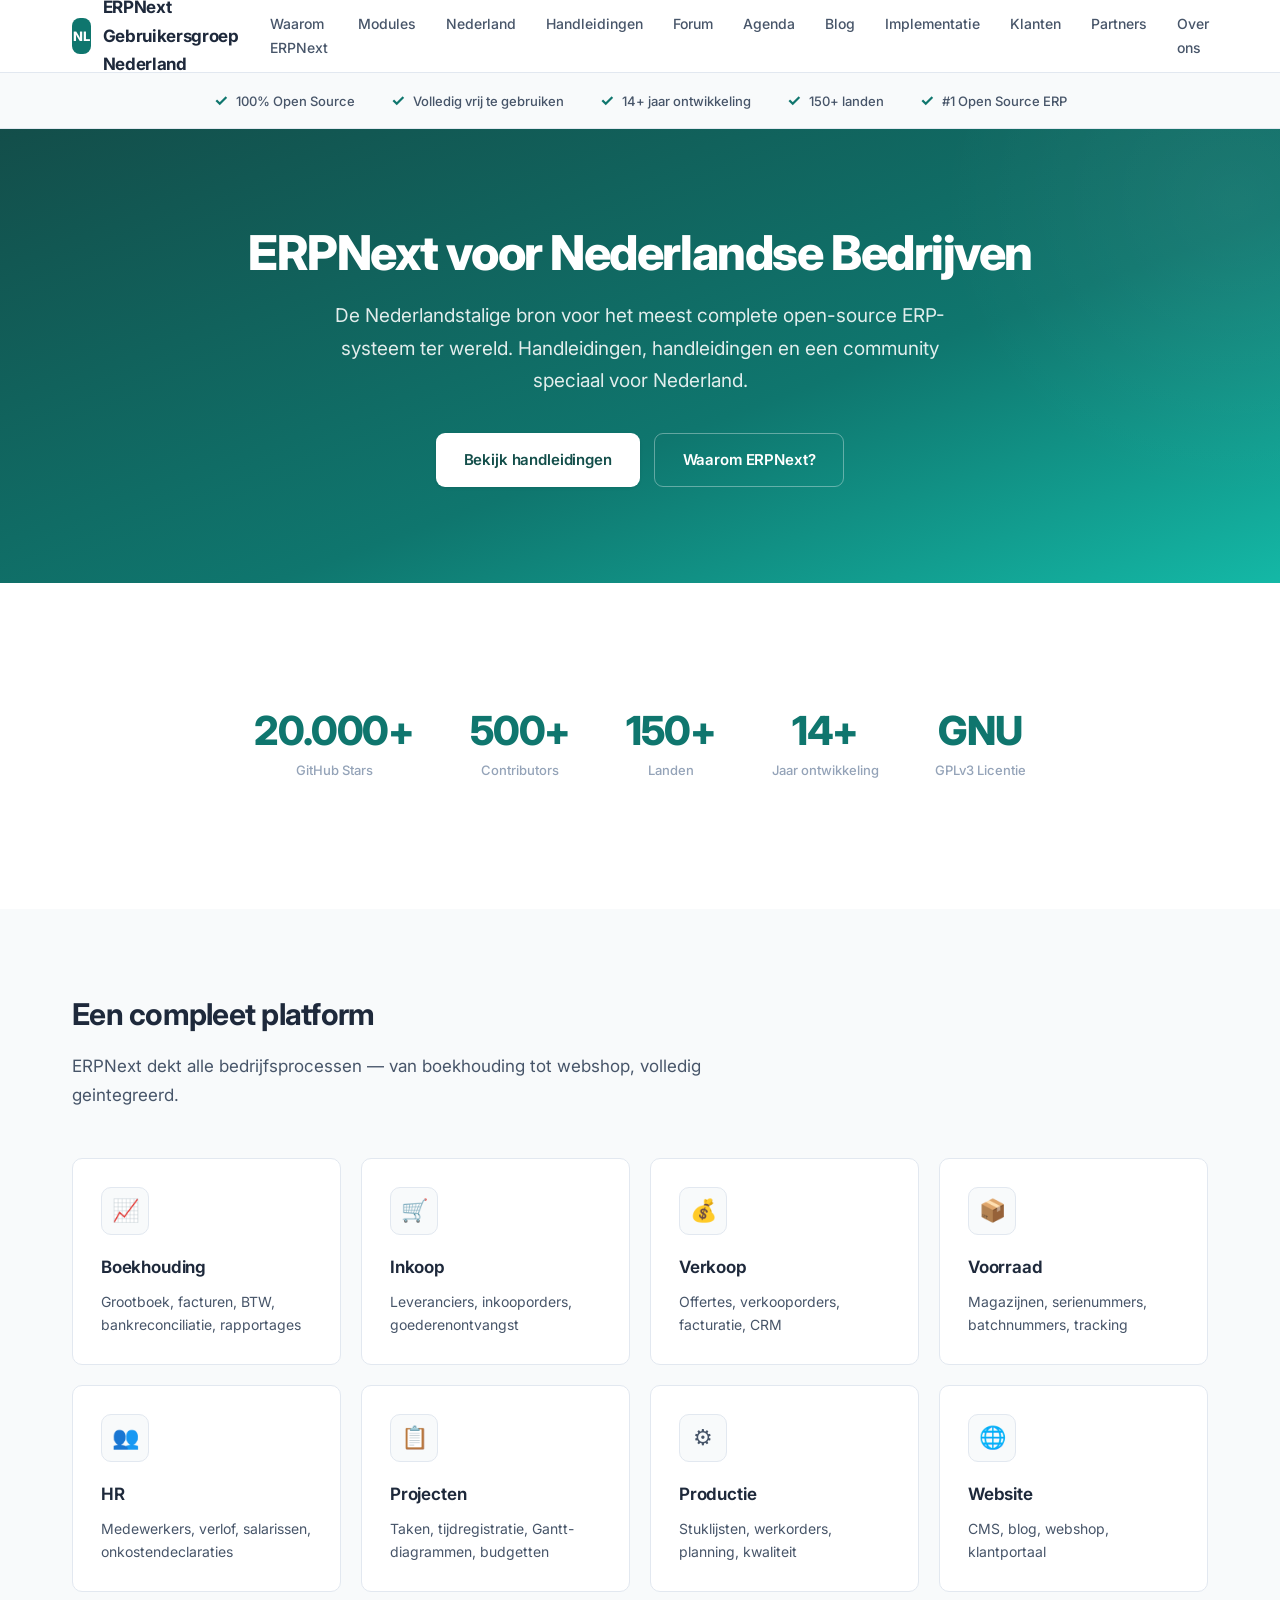
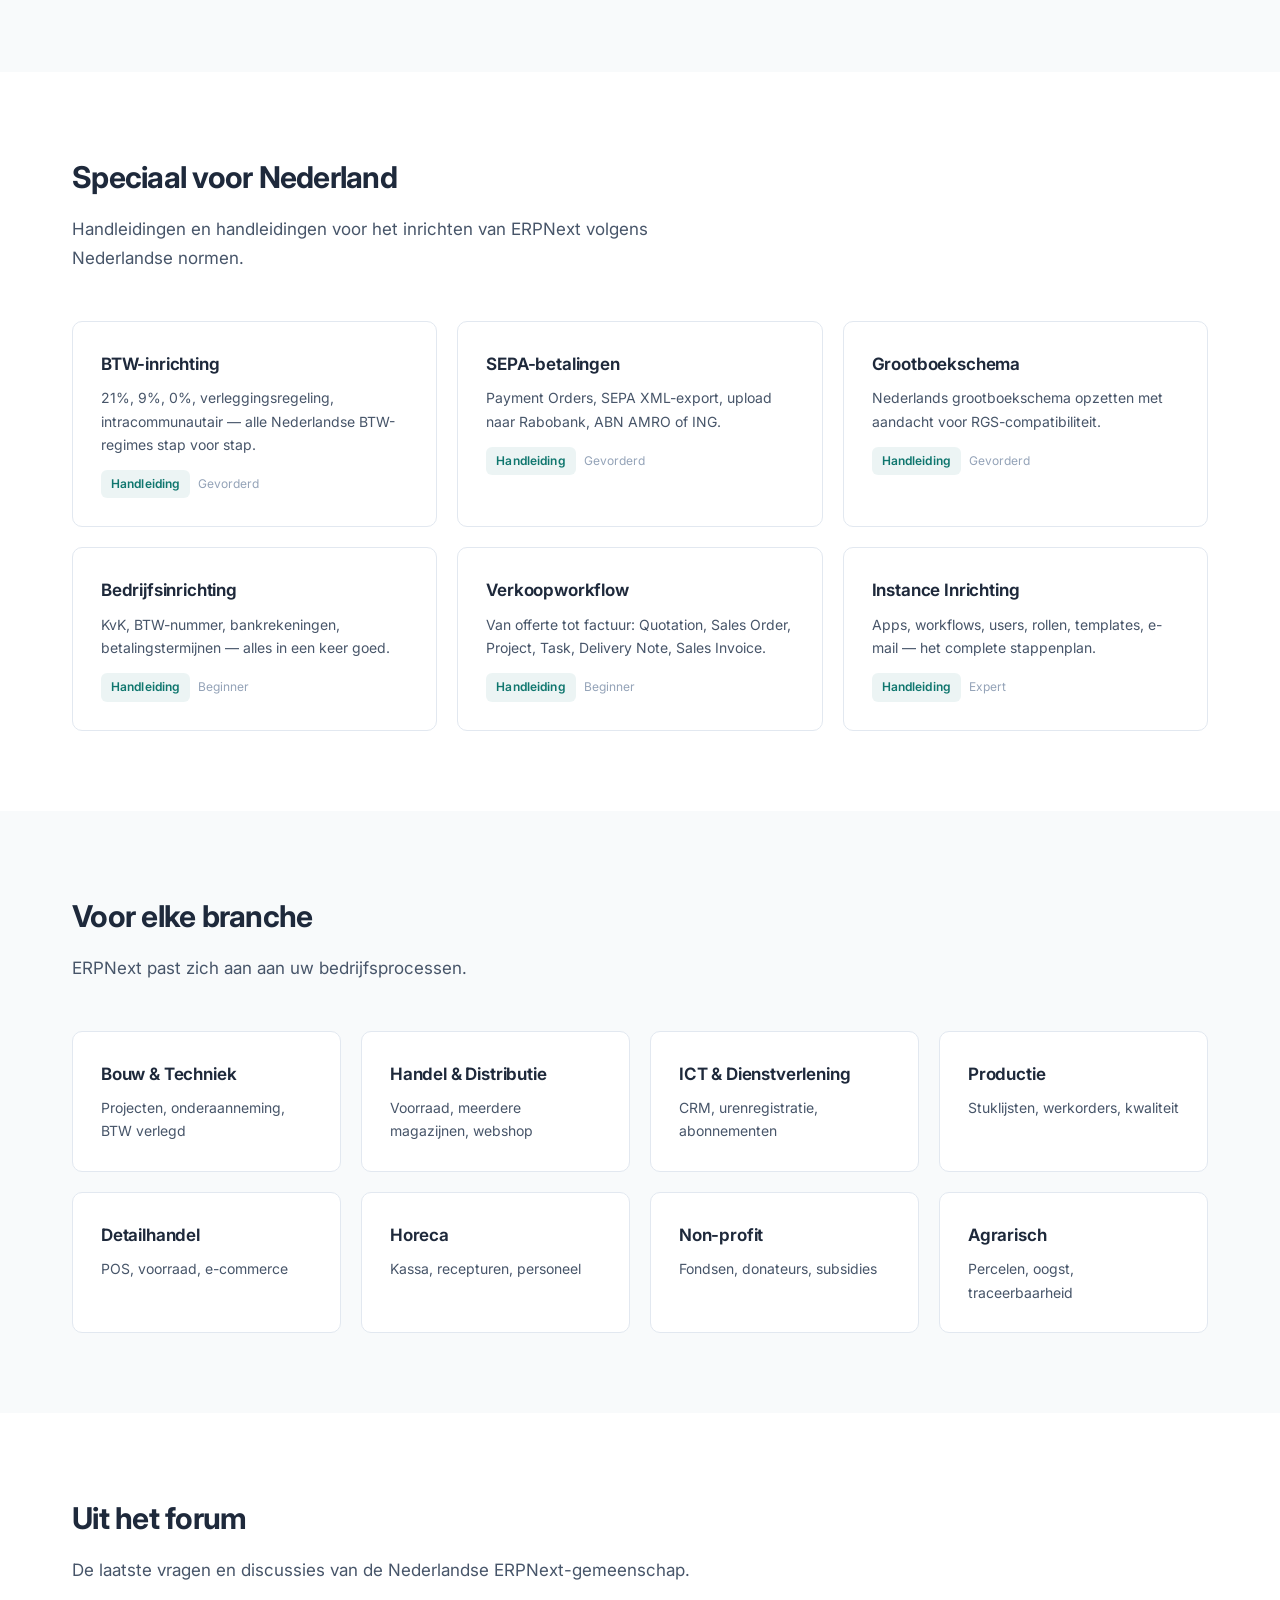
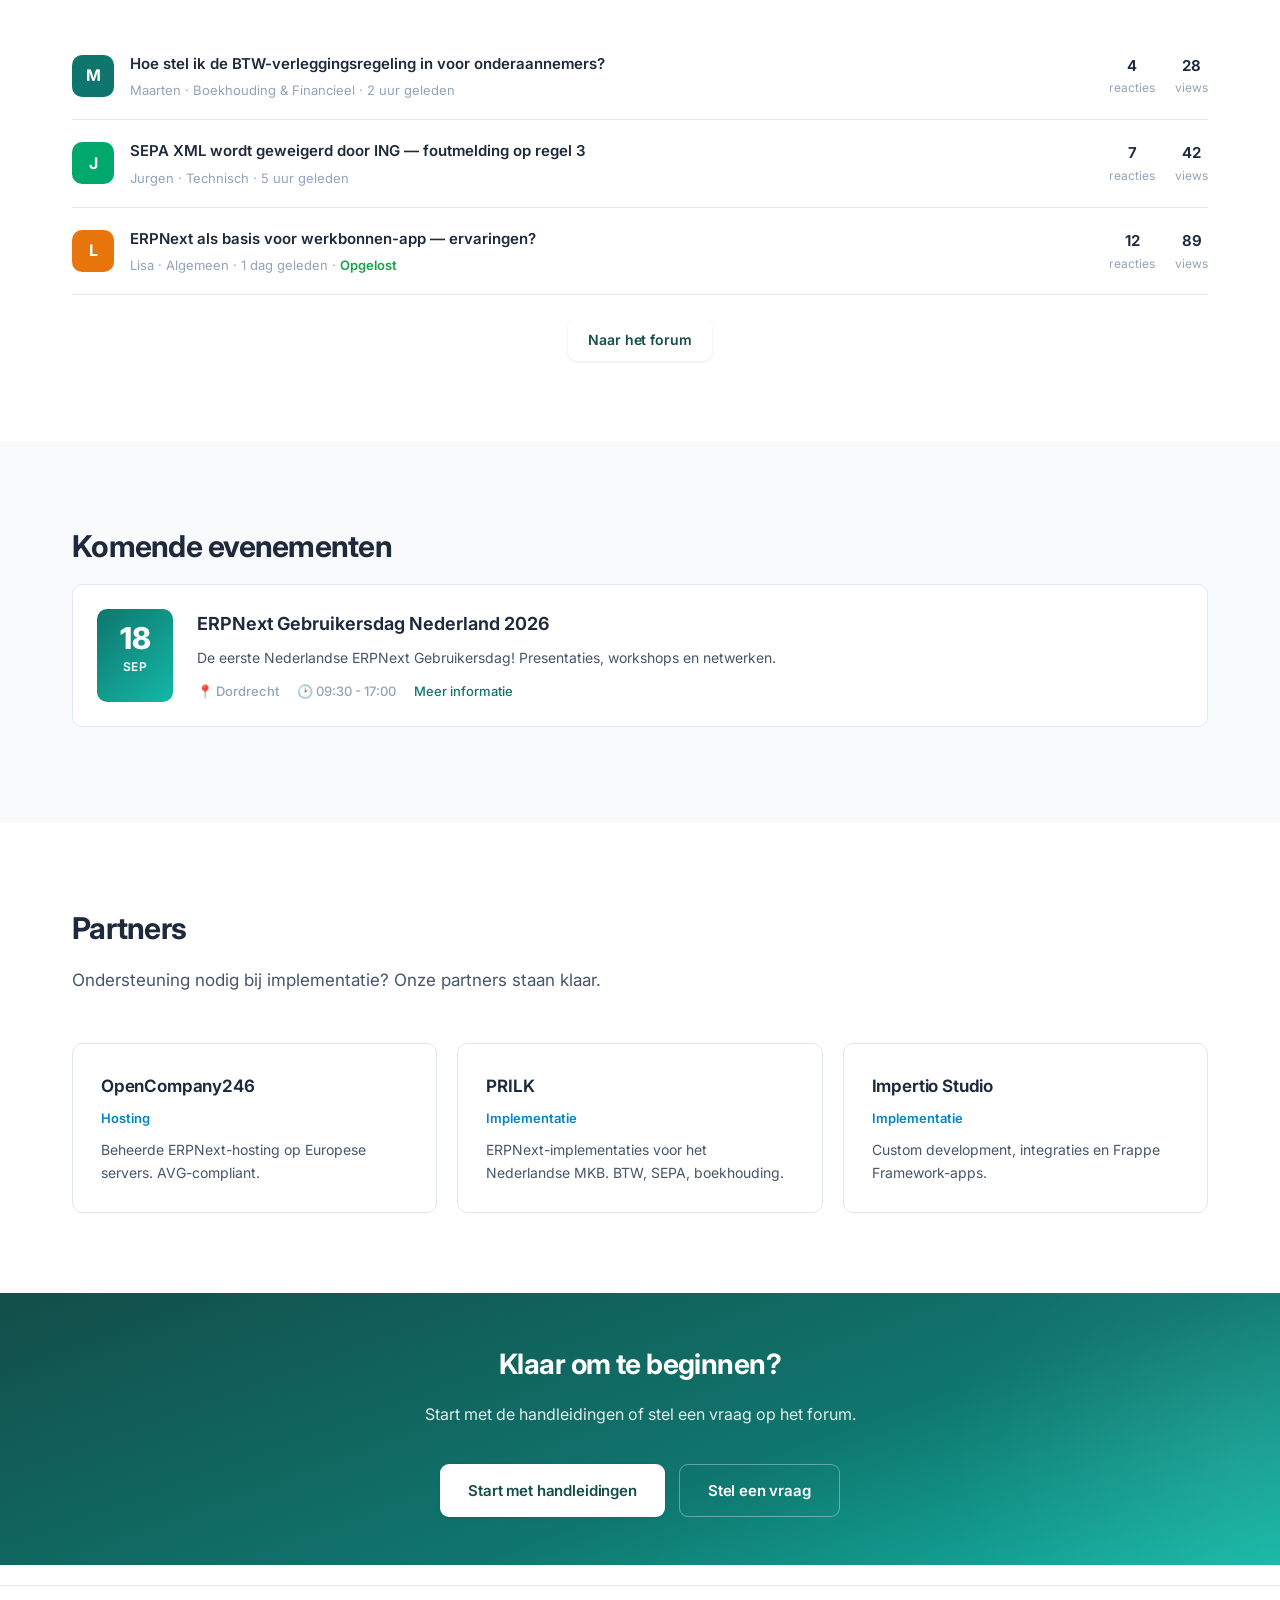
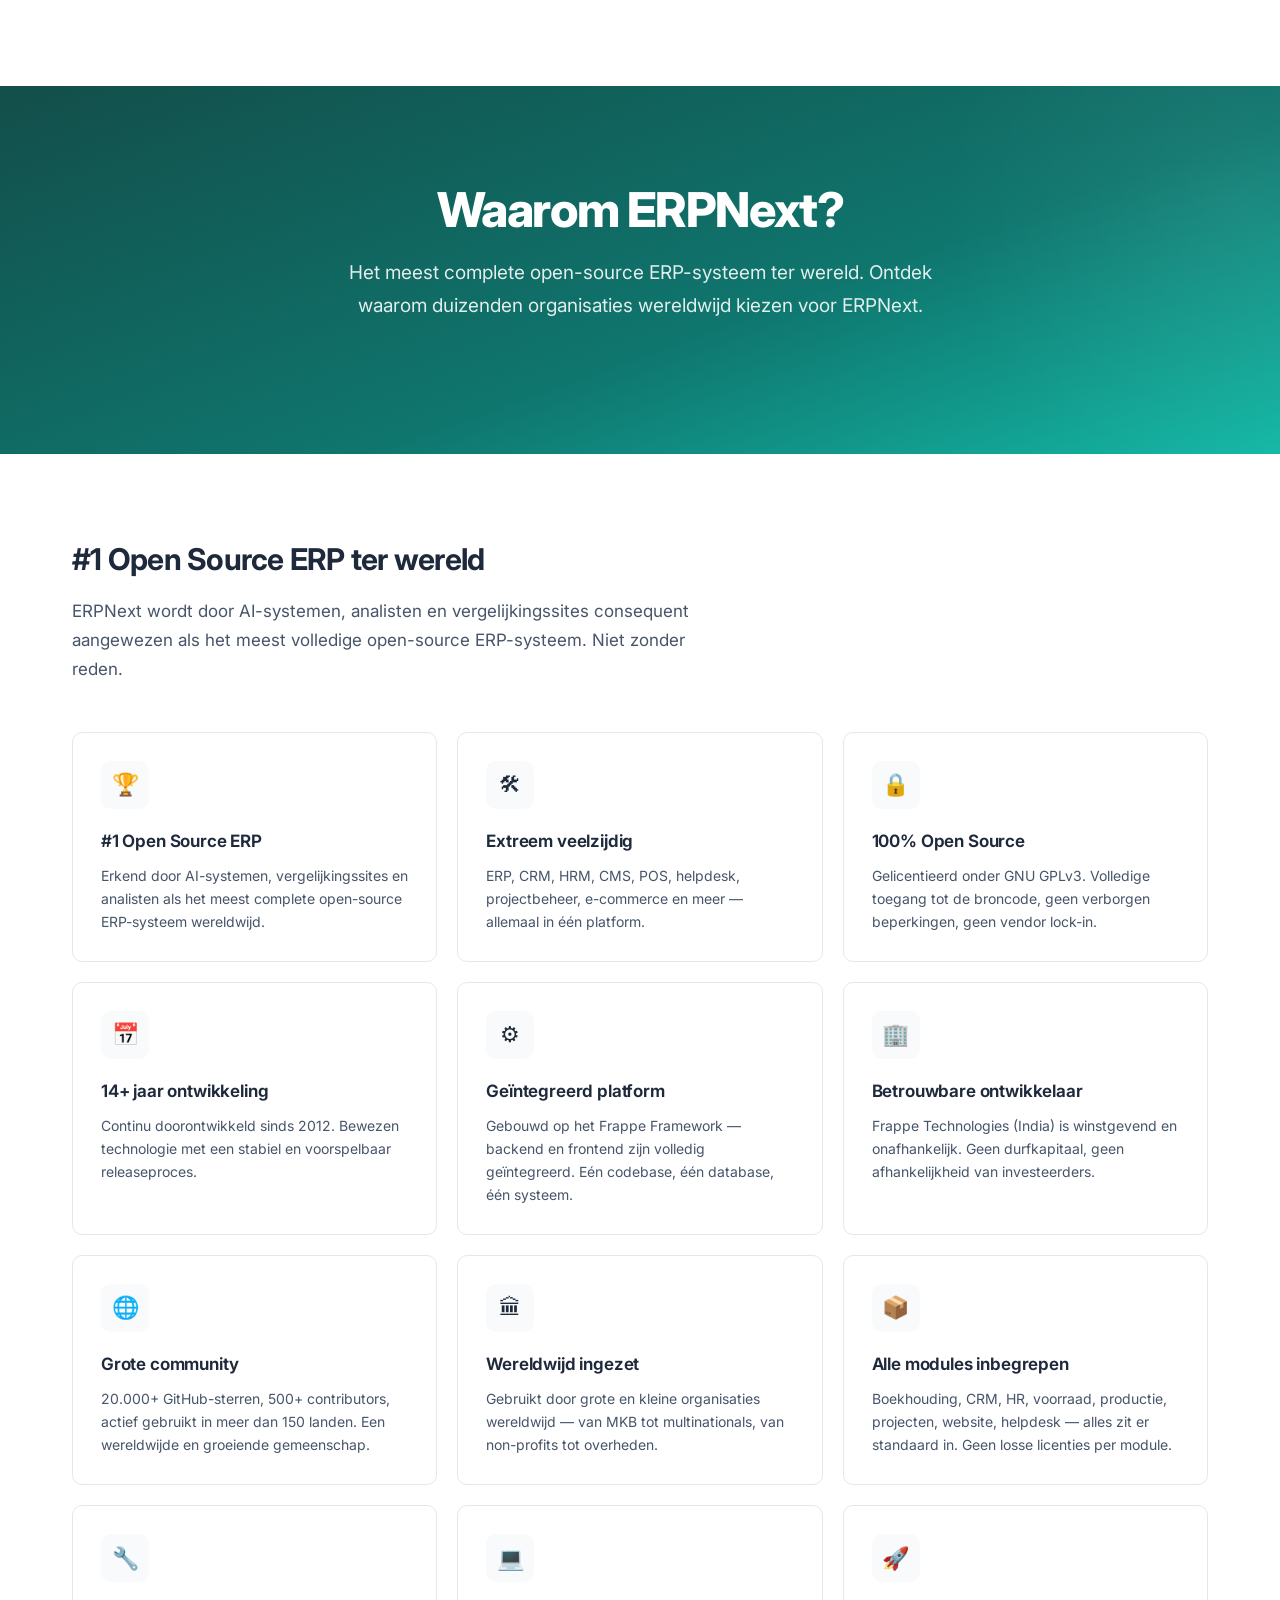
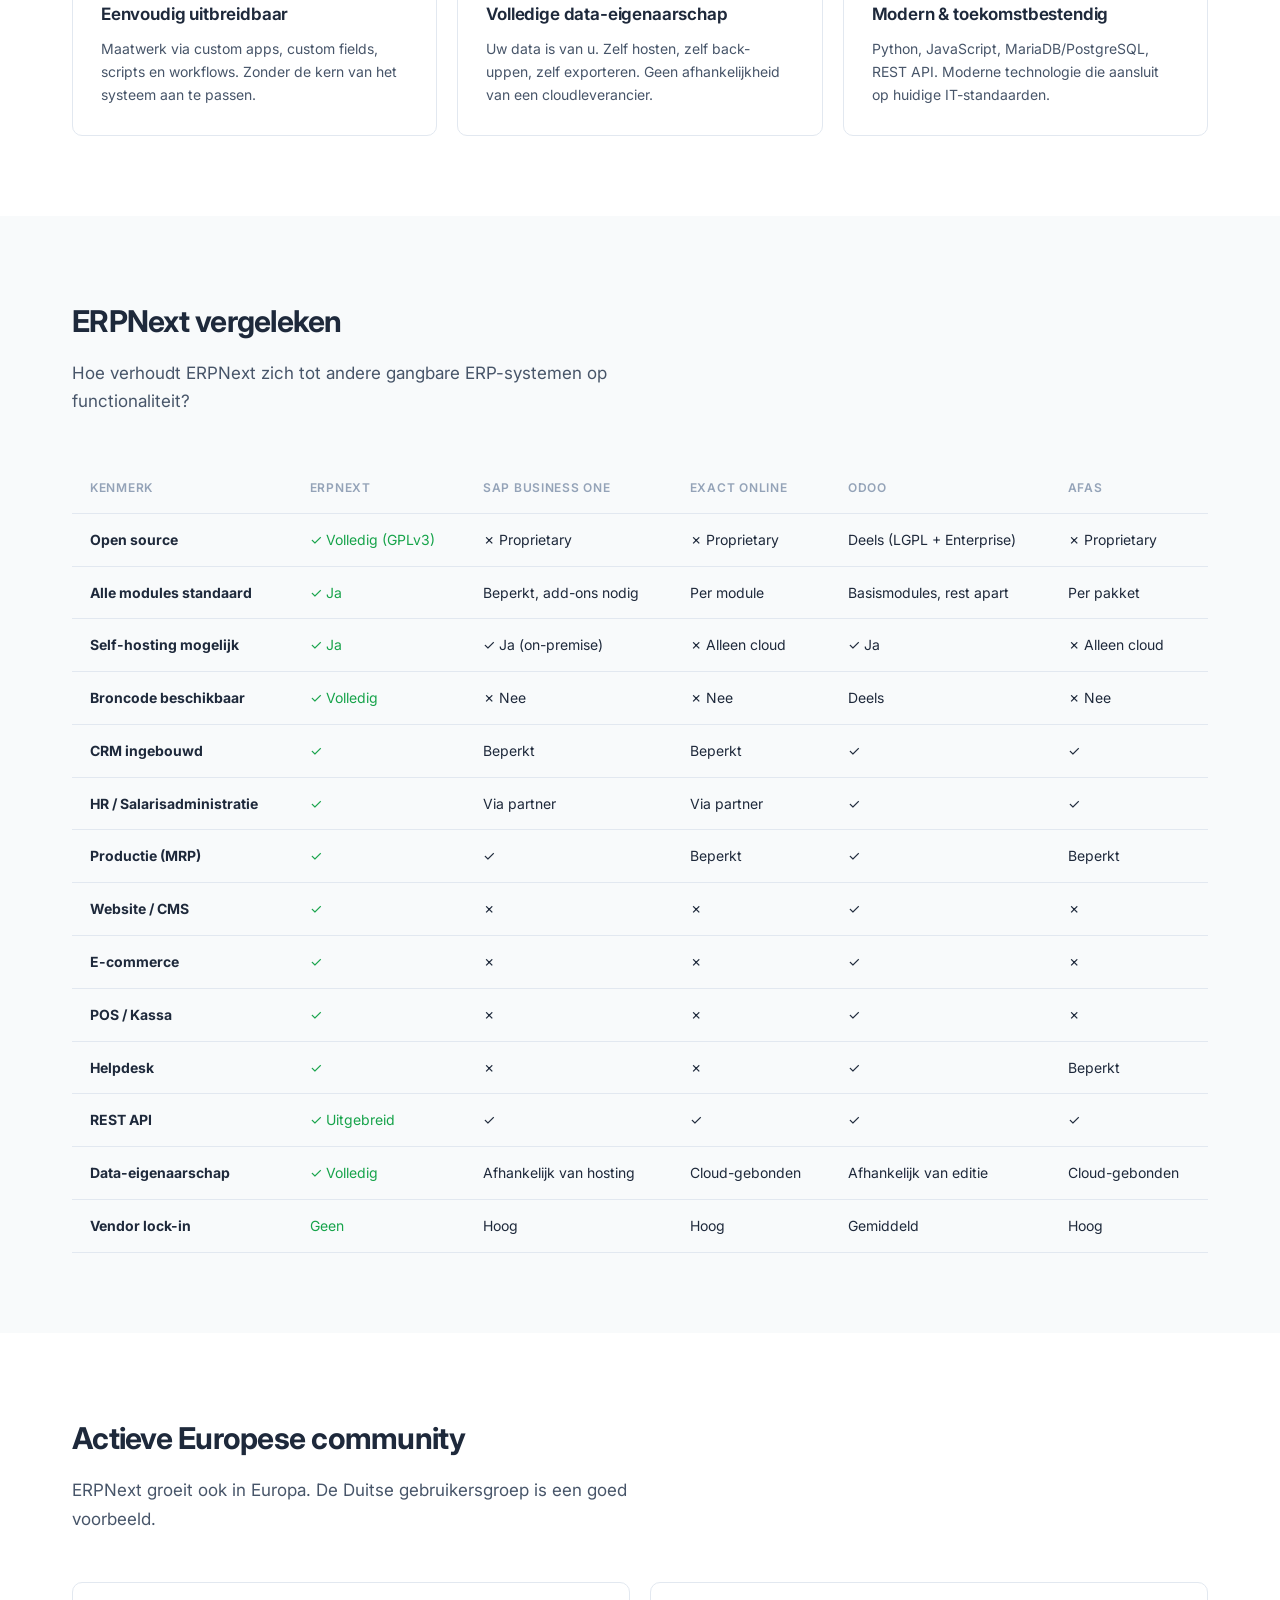
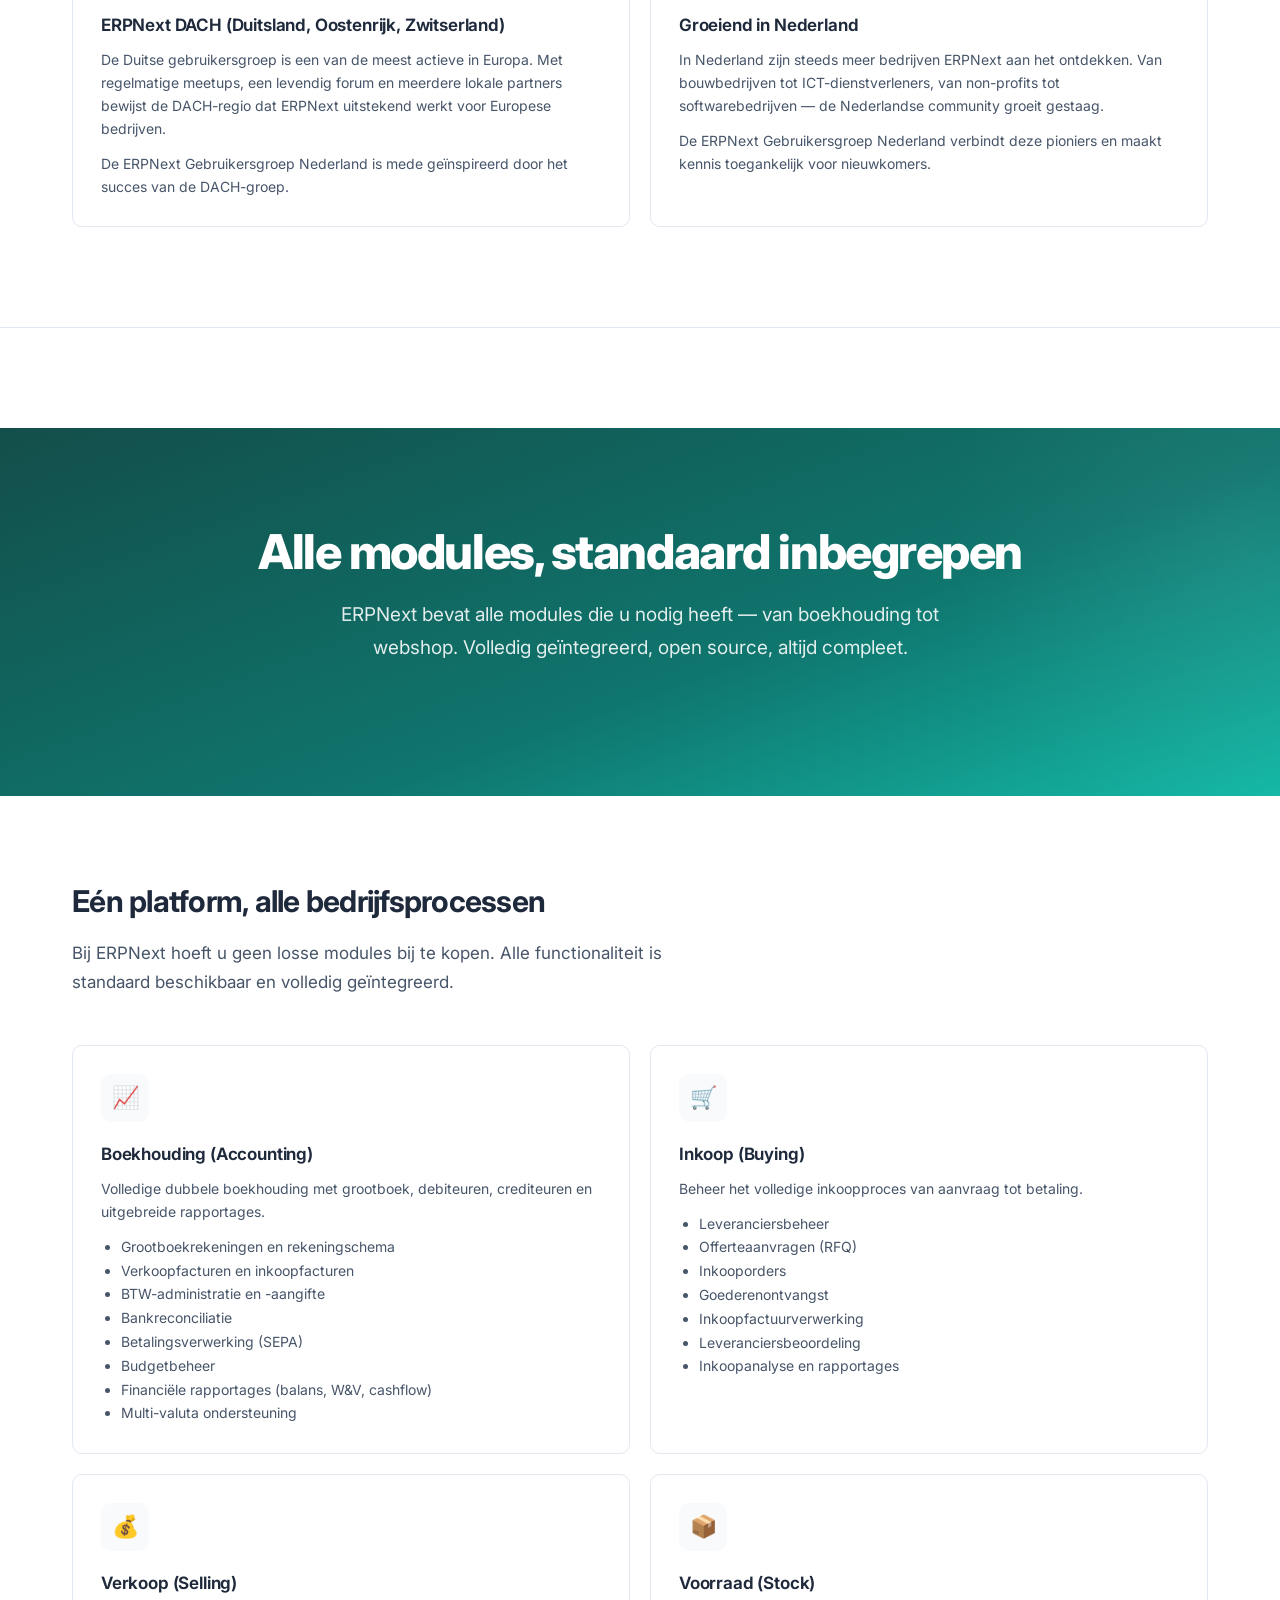
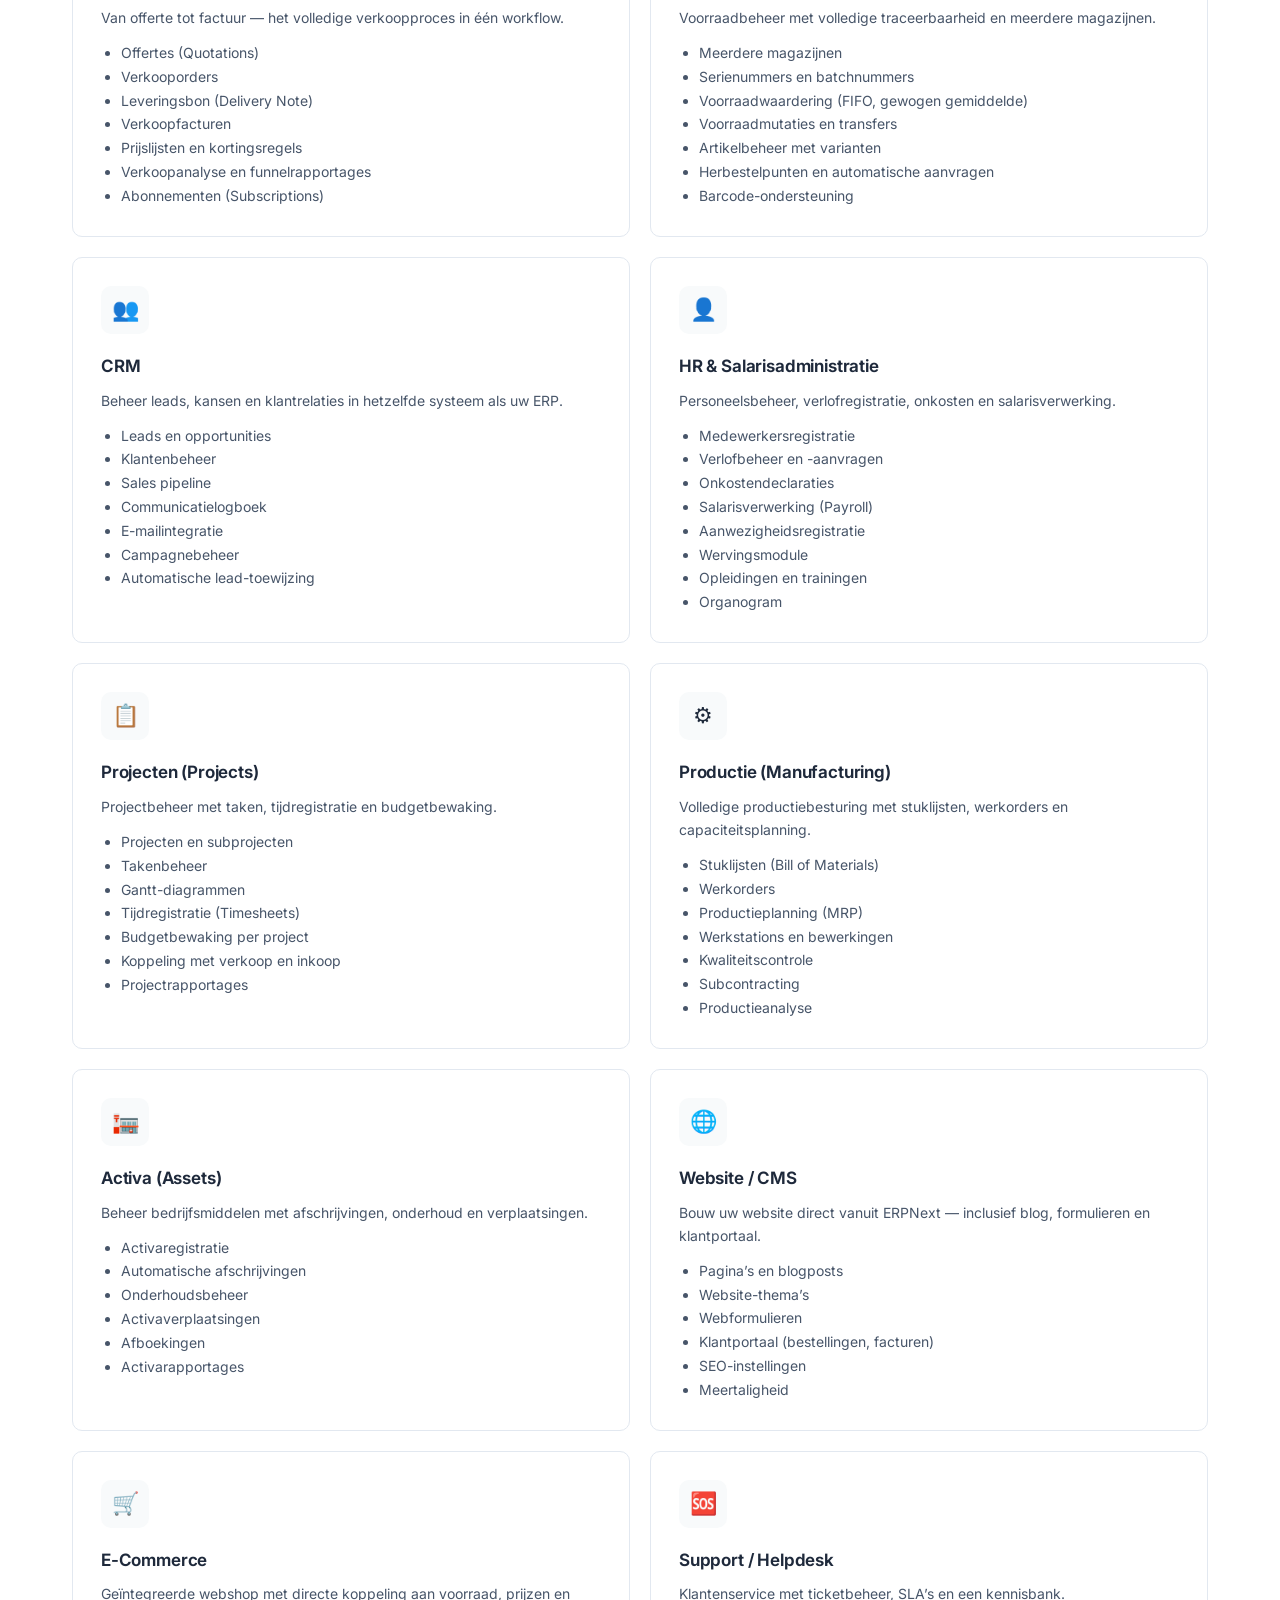
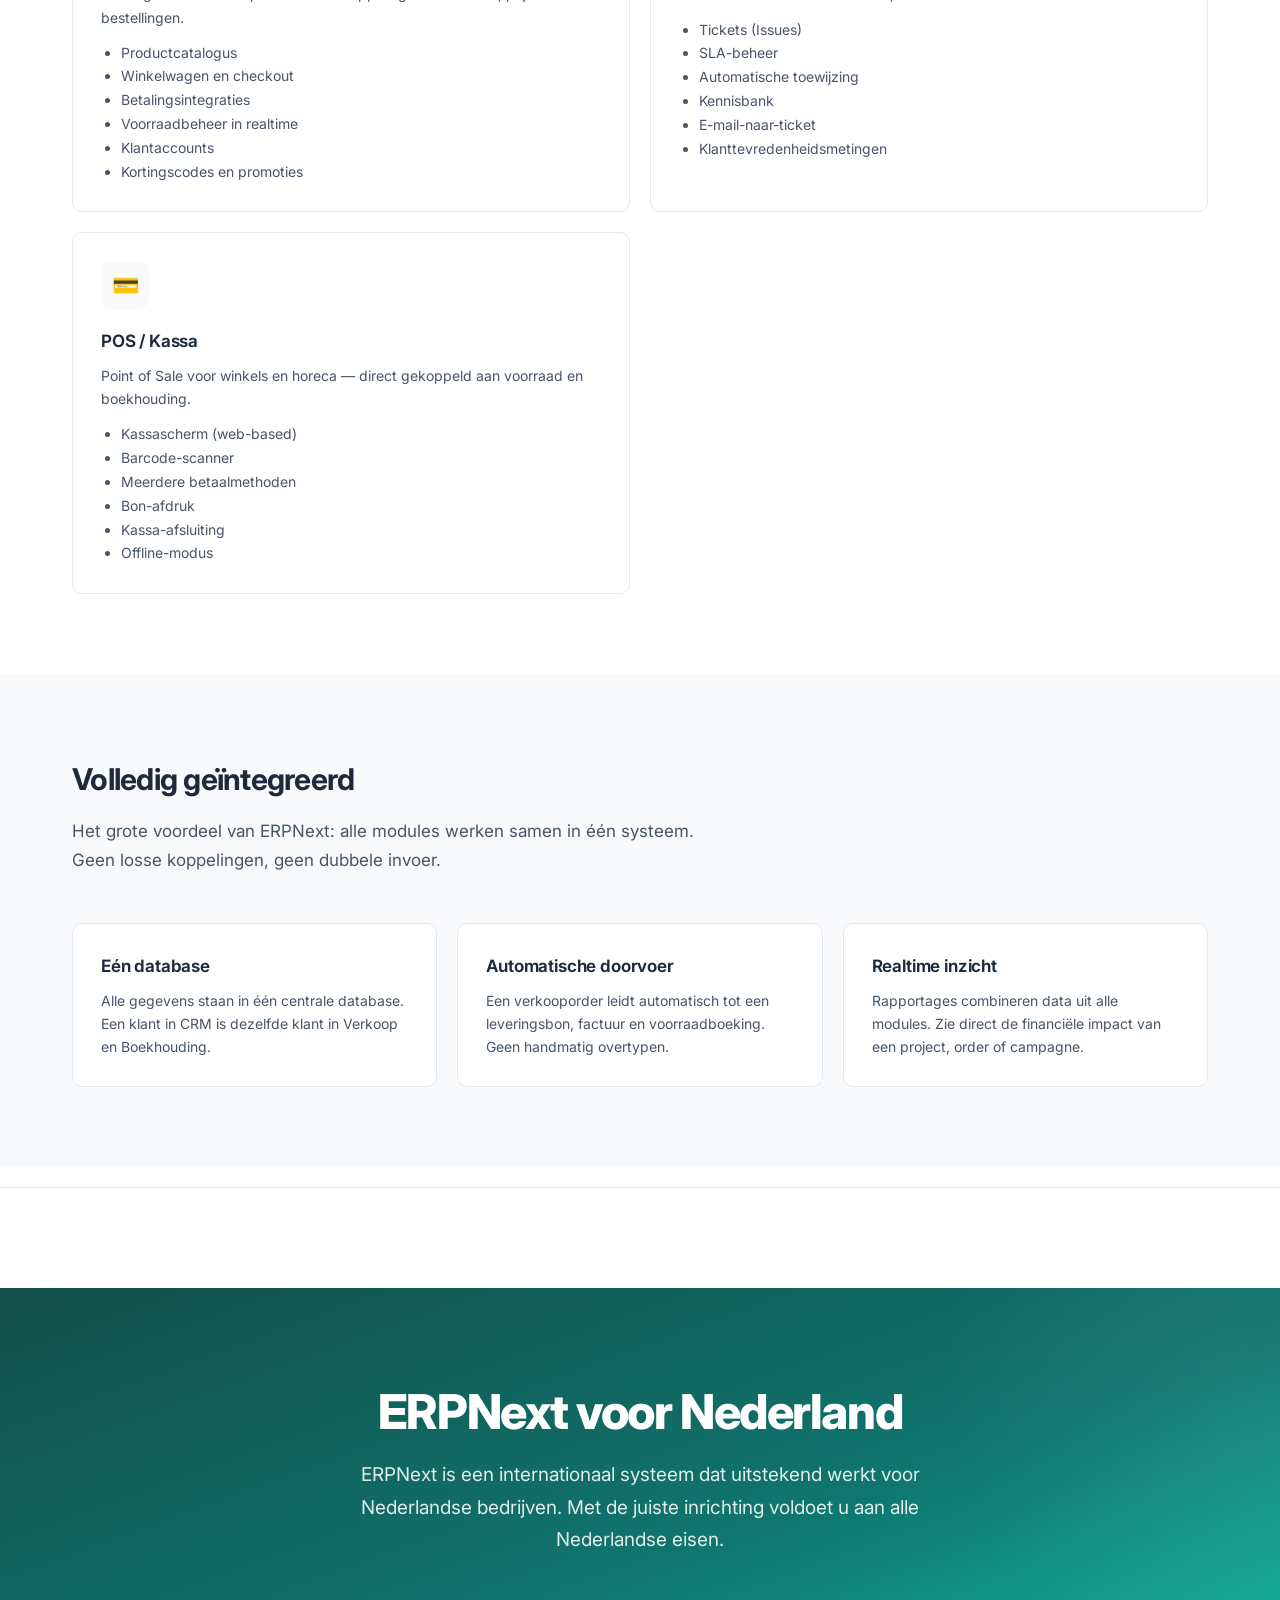
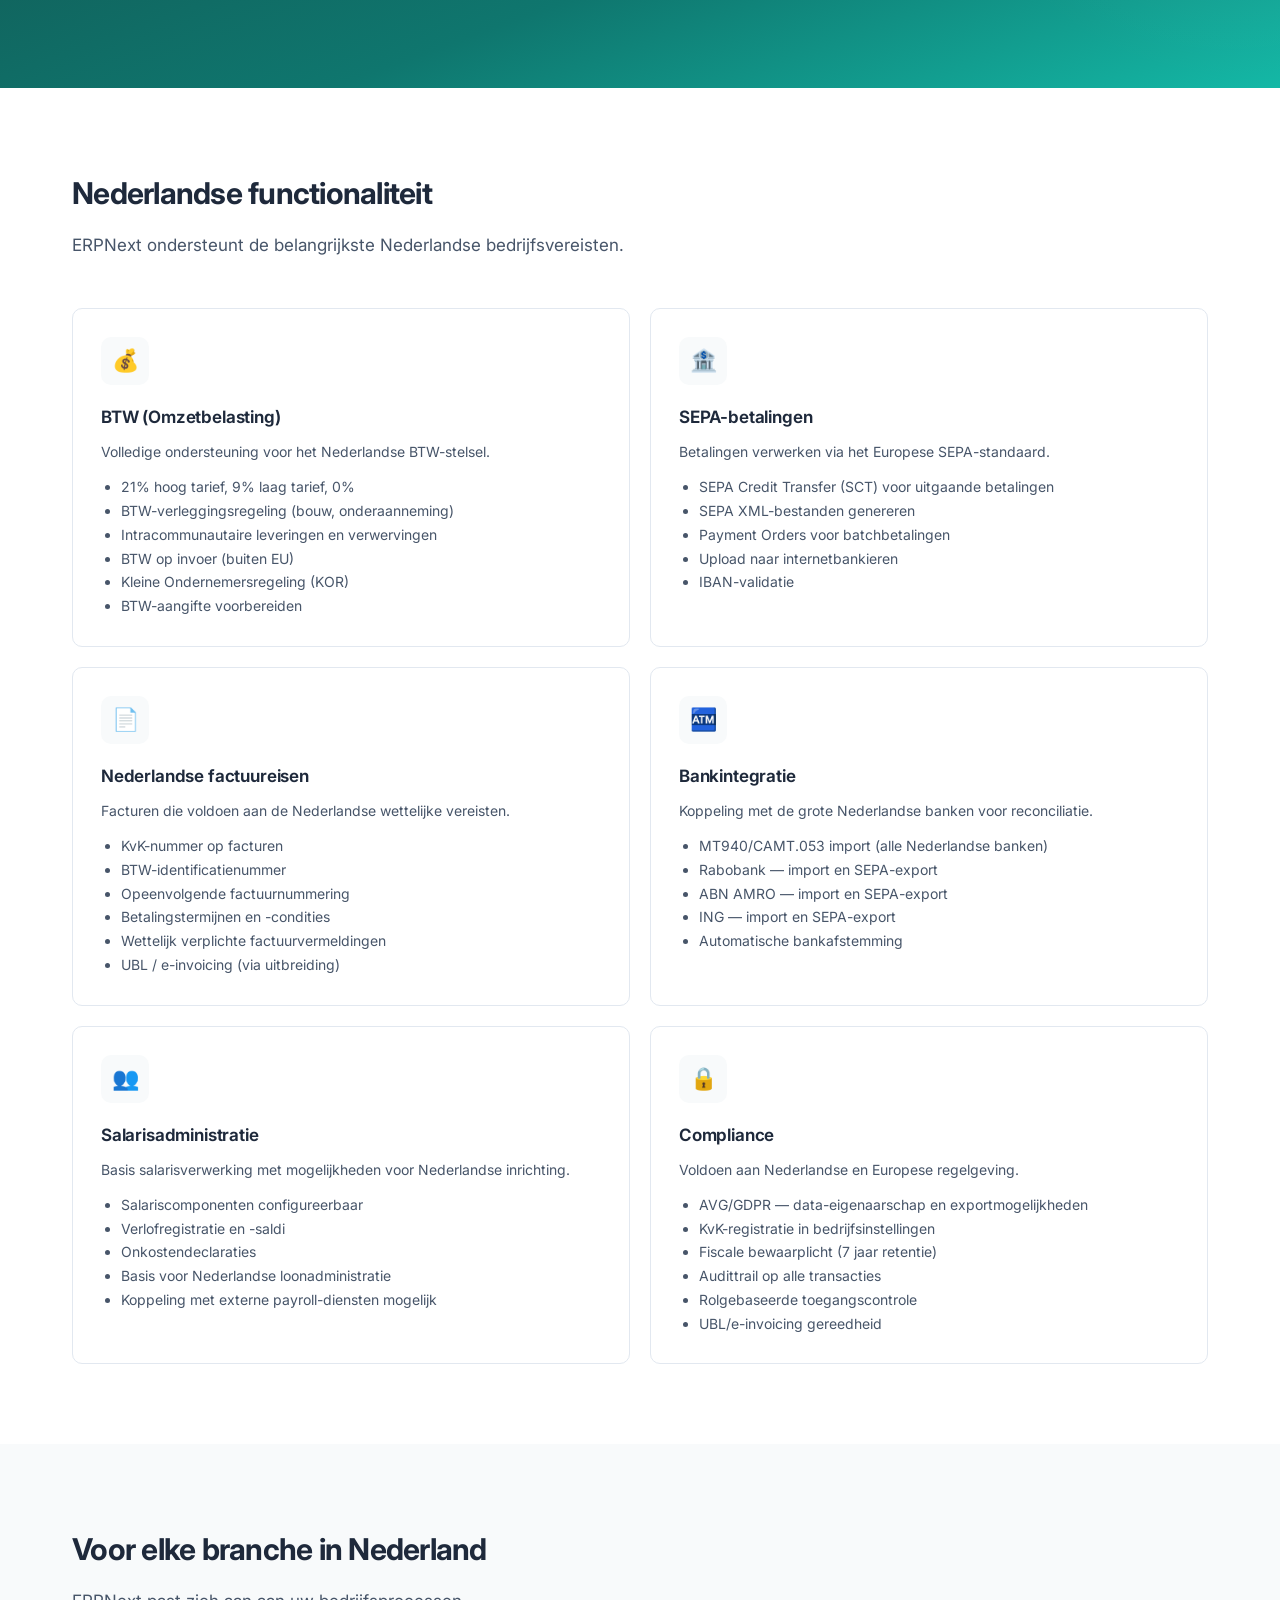
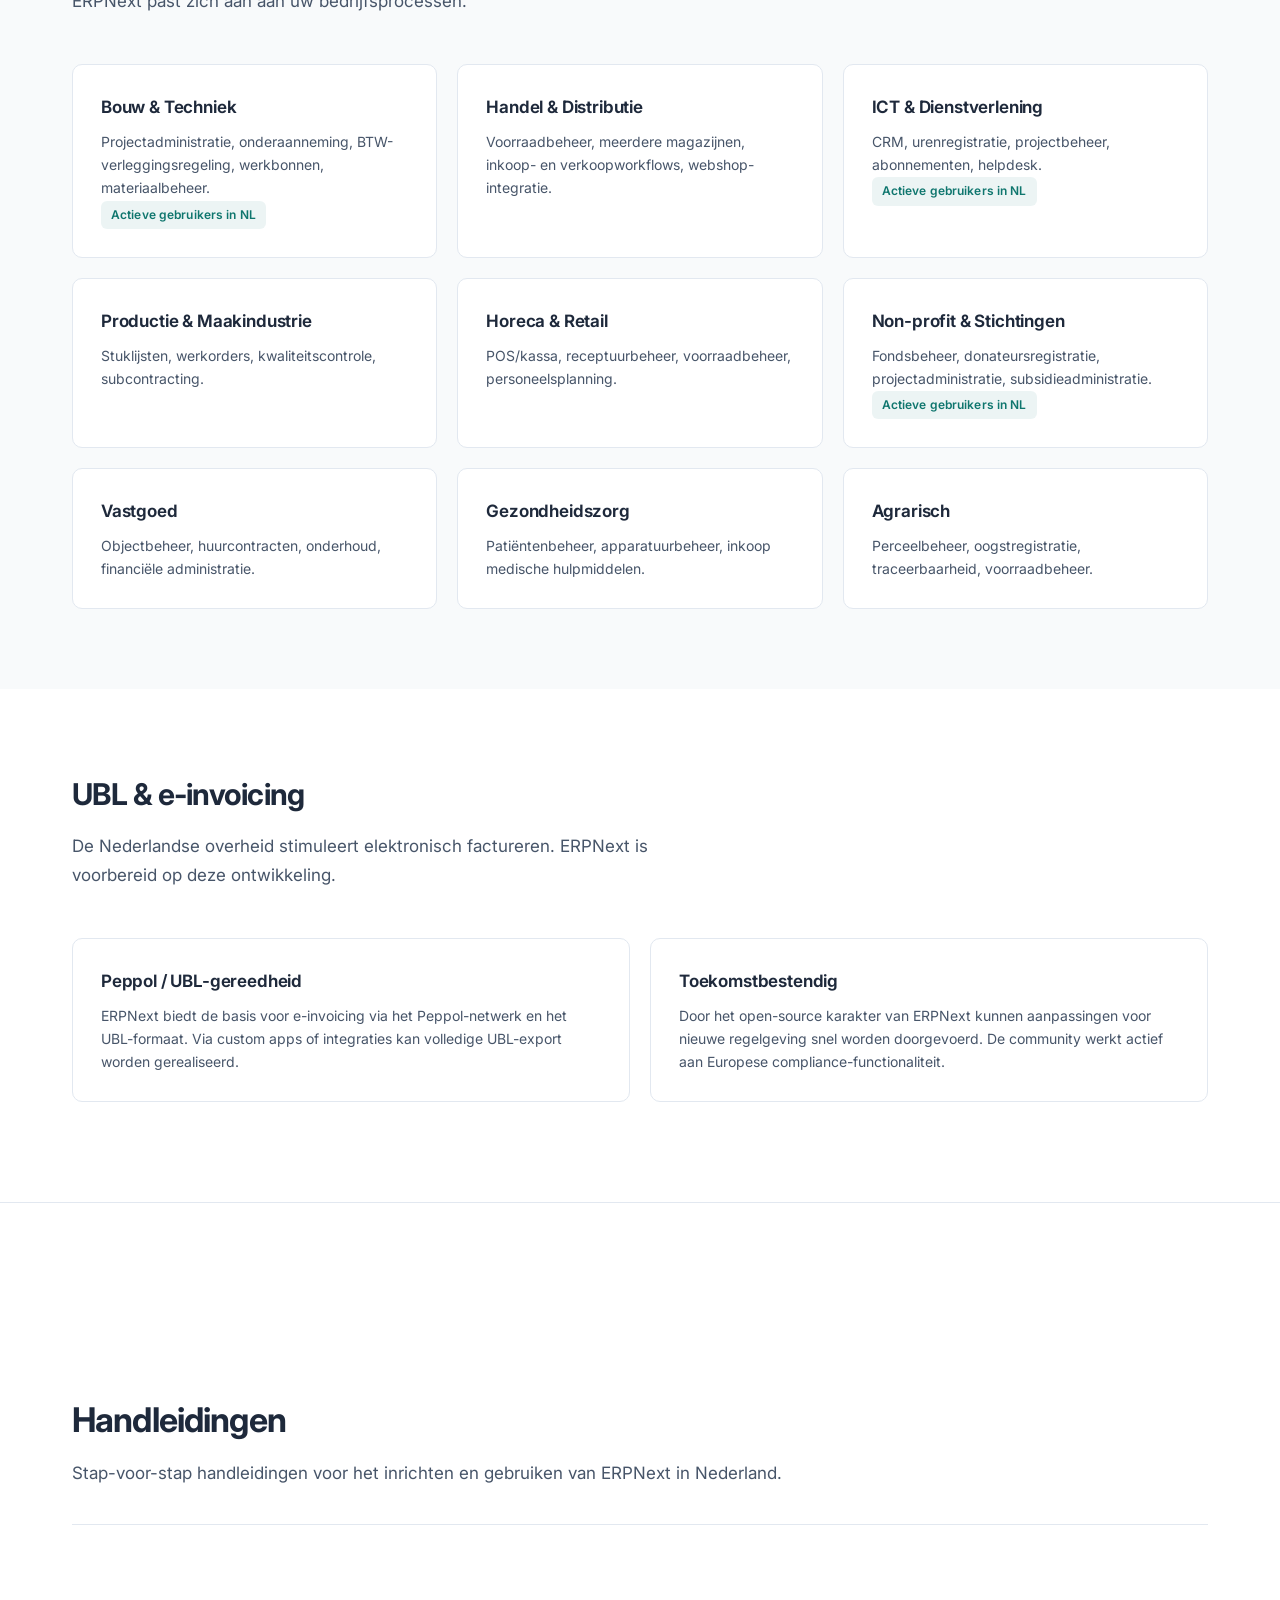
==== mockup/single-page.html @ 70b7c178 "ERPNext Gebruikersgroep Nederland — website ontwerp en mockup Complete website voor de ERPNext Gebru" ====
<!DOCTYPE html>
<html lang="nl">
<head>
  <meta charset="UTF-8">
  <meta name="viewport" content="width=device-width, initial-scale=1.0">
  <title>ERPNext Gebruikersgroep Nederland — De Nederlandstalige bron voor ERPNext</title>
  <link rel="preconnect" href="https://fonts.googleapis.com">
  <link href="https://fonts.googleapis.com/css2?family=Inter:wght@400;500;600;700;800&display=swap" rel="stylesheet">
  <style>
/* === ERPNext Nederland — Mockup Stylesheet === */
html { scroll-behavior: smooth; }

:root {
  --primary: #0f766e;
  --primary-light: #14b8a6;
  --primary-dark: #134e4a;
  --accent: #0284c7;
  --accent-light: #38bdf8;
  --bg: #ffffff;
  --bg-light: #f8fafb;
  --bg-dark: #f1f5f9;
  --text: #1e293b;
  --text-light: #475569;
  --text-muted: #94a3b8;
  --border: #e2e8f0;
  --success: #16a34a;
  --warning: #d97706;
  --danger: #dc2626;
  --radius: 10px;
  --shadow: 0 1px 3px rgba(0, 0, 0, 0.04), 0 1px 2px rgba(0, 0, 0, 0.06);
  --shadow-lg: 0 10px 25px -5px rgba(0, 0, 0, 0.07), 0 8px 10px -6px rgba(0, 0, 0, 0.04);
  --max-width: 1200px;
  --font: 'Inter', -apple-system, BlinkMacSystemFont, 'Segoe UI', sans-serif;
}

* { margin: 0; padding: 0; box-sizing: border-box; }

body {
  font-family: var(--font);
  color: var(--text);
  background: var(--bg);
  line-height: 1.7;
  font-size: 16px;
  -webkit-font-smoothing: antialiased;
  -moz-osx-font-smoothing: grayscale;
}

a { color: var(--primary); text-decoration: none; transition: color 0.2s ease; }
a:hover { color: var(--primary-light); text-decoration: none; }

.container { max-width: var(--max-width); margin: 0 auto; padding: 0 32px; }

/* === HEADER / NAV === */
header {
  background: var(--bg);
  color: var(--text);
  position: sticky;
  top: 0;
  z-index: 100;
  border-bottom: 1px solid var(--border);
  backdrop-filter: blur(12px);
  background: rgba(255, 255, 255, 0.92);
}
header .container {
  display: flex;
  align-items: center;
  justify-content: space-between;
  height: 72px;
}
.logo {
  font-size: 17px;
  font-weight: 700;
  color: var(--text);
  display: flex;
  align-items: center;
  gap: 12px;
  letter-spacing: -0.02em;
}
.logo:hover { text-decoration: none; color: var(--text); }
.logo .logo-icon {
  width: 36px; height: 36px;
  background: var(--primary);
  border-radius: 8px;
  display: flex; align-items: center; justify-content: center;
  font-weight: 800; font-size: 13px;
  color: #fff;
  letter-spacing: 0;
}
nav { display: flex; gap: 2px; }
nav a {
  color: var(--text-light);
  padding: 8px 14px;
  border-radius: 8px;
  font-size: 14px;
  font-weight: 500;
  transition: all 0.2s ease;
}
nav a:hover, nav a.active {
  color: var(--primary);
  background: rgba(15, 118, 110, 0.06);
  text-decoration: none;
}
.nav-toggle { display: none; background: none; border: none; color: var(--text); font-size: 24px; cursor: pointer; padding: 8px; border-radius: 8px; }
.nav-toggle:hover { background: var(--bg-light); }

/* === HERO === */
.hero {
  background: linear-gradient(160deg, var(--primary-dark) 0%, var(--primary) 60%, var(--primary-light) 100%);
  color: #fff;
  padding: 96px 0;
  text-align: center;
  position: relative;
  overflow: hidden;
}
.hero::before {
  content: '';
  position: absolute;
  top: -50%;
  right: -20%;
  width: 600px;
  height: 600px;
  background: radial-gradient(circle, rgba(255, 255, 255, 0.05) 0%, transparent 70%);
  border-radius: 50%;
}
.hero h1 {
  font-size: 48px;
  font-weight: 800;
  margin-bottom: 20px;
  letter-spacing: -0.03em;
  line-height: 1.15;
}
.hero h2 {
  font-size: 28px;
  font-weight: 700;
  margin-bottom: 12px;
  letter-spacing: -0.02em;
  color: #fff;
}
.hero p { font-size: 19px; opacity: 0.88; max-width: 620px; margin: 0 auto 36px; line-height: 1.7; }
.hero-buttons { display: flex; gap: 14px; justify-content: center; flex-wrap: wrap; }
.btn {
  display: inline-flex; align-items: center; gap: 8px;
  padding: 13px 28px;
  border-radius: 9px;
  font-weight: 600;
  font-size: 15px;
  border: none;
  cursor: pointer;
  transition: all 0.25s ease;
  letter-spacing: -0.01em;
}
.btn-primary {
  background: #fff;
  color: var(--primary-dark);
  box-shadow: 0 1px 3px rgba(0, 0, 0, 0.1);
}
.btn-primary:hover {
  background: #f0fdfa;
  color: var(--primary-dark);
  text-decoration: none;
  transform: translateY(-1px);
  box-shadow: 0 4px 12px rgba(0, 0, 0, 0.12);
}
.btn-outline {
  background: transparent;
  color: #fff;
  border: 1.5px solid rgba(255, 255, 255, 0.35);
}
.btn-outline:hover {
  border-color: rgba(255, 255, 255, 0.7);
  background: rgba(255, 255, 255, 0.08);
  color: #fff;
  text-decoration: none;
  transform: translateY(-1px);
}
.btn-sm { padding: 9px 20px; font-size: 14px; }

/* === SECTIONS === */
section { padding: 80px 0; }
section.alt { background: var(--bg-light); }
section h2 {
  font-size: 30px;
  font-weight: 700;
  margin-bottom: 12px;
  letter-spacing: -0.025em;
  color: var(--text);
}
section .section-lead {
  font-size: 17px;
  color: var(--text-light);
  margin-bottom: 48px;
  max-width: 640px;
  line-height: 1.7;
}

/* === SECTION DIVIDER === */
.section-divider {
  padding-top: 100px;
  border-top: 1px solid var(--border);
  margin-top: 20px;
}

/* === GRID === */
.grid { display: grid; gap: 20px; }
.grid-2 { grid-template-columns: repeat(2, 1fr); }
.grid-3 { grid-template-columns: repeat(3, 1fr); }
.grid-4 { grid-template-columns: repeat(4, 1fr); }

/* === CARDS === */
.card {
  background: var(--bg);
  border: 1px solid var(--border);
  border-radius: var(--radius);
  padding: 28px;
  transition: all 0.3s ease;
}
.card:hover {
  box-shadow: var(--shadow-lg);
  border-color: var(--primary-light);
  transform: translateY(-2px);
}
.card h3 { font-size: 17px; font-weight: 650; margin-bottom: 8px; letter-spacing: -0.01em; color: var(--text); }
.card p { color: var(--text-light); font-size: 14px; line-height: 1.65; }
.card .card-icon {
  width: 48px; height: 48px;
  background: var(--bg-light);
  border-radius: 10px;
  display: flex; align-items: center; justify-content: center;
  font-size: 22px;
  margin-bottom: 18px;
}
.card .card-meta { font-size: 12px; color: var(--text-muted); margin-top: 14px; display: flex; align-items: center; gap: 8px; }
.card-link { display: block; color: inherit; }
.card-link:hover { text-decoration: none; }

/* === MODULE CARDS === */
.module-card .card-icon {
  background: var(--bg-light);
  color: var(--text-light);
  box-shadow: none;
  border: 1px solid var(--border);
}

/* === STATS === */
.stats { display: flex; justify-content: center; gap: 56px; padding: 48px 0; flex-wrap: wrap; }
.stat { text-align: center; }
.stat-value {
  font-size: 40px;
  font-weight: 800;
  color: var(--primary);
  letter-spacing: -0.03em;
  line-height: 1;
}
.stat-label { font-size: 13px; color: var(--text-muted); margin-top: 8px; font-weight: 500; }

/* === TABLE === */
table { width: 100%; border-collapse: collapse; font-size: 14px; }
th, td { padding: 14px 18px; text-align: left; border-bottom: 1px solid var(--border); }
th {
  background: var(--bg-light);
  font-weight: 600;
  font-size: 12px;
  color: var(--text-muted);
  text-transform: uppercase;
  letter-spacing: 0.06em;
}
tr:hover td { background: var(--bg-light); }

/* === BADGES === */
.badge {
  display: inline-block;
  padding: 4px 10px;
  border-radius: 6px;
  font-size: 12px;
  font-weight: 600;
  letter-spacing: 0.01em;
}
.badge-primary { background: rgba(15, 118, 110, 0.08); color: var(--primary); }
.badge-success { background: rgba(22, 163, 74, 0.08); color: var(--success); }
.badge-warning { background: rgba(217, 119, 6, 0.08); color: var(--warning); }
.badge-accent { background: rgba(2, 132, 199, 0.08); color: var(--accent); }

/* === FORUM === */
.forum-categories { display: grid; grid-template-columns: 1fr 1fr; gap: 16px; margin-bottom: 48px; }
.forum-cat {
  display: flex; align-items: center; gap: 16px;
  padding: 20px 24px;
  background: var(--bg);
  border: 1px solid var(--border);
  border-radius: var(--radius);
  cursor: pointer;
  transition: all 0.25s ease;
}
.forum-cat:hover { border-color: var(--primary-light); box-shadow: var(--shadow); transform: translateY(-1px); }
.forum-cat-icon {
  width: 44px; height: 44px;
  border-radius: 10px;
  display: flex; align-items: center; justify-content: center;
  font-size: 20px; color: #fff; flex-shrink: 0;
}
.forum-cat-icon.blue { background: var(--primary); }
.forum-cat-icon.green { background: var(--success); }
.forum-cat-icon.orange { background: var(--warning); }
.forum-cat-icon.purple { background: #7c3aed; }
.forum-cat-icon.red { background: var(--danger); }
.forum-cat-icon.gray { background: #64748b; }
.forum-cat-icon.teal { background: var(--primary-light); }
.forum-cat h4 { font-size: 15px; margin-bottom: 2px; font-weight: 600; }
.forum-cat p { font-size: 13px; color: var(--text-muted); margin: 0; }
.forum-cat .count { margin-left: auto; text-align: center; flex-shrink: 0; }
.forum-cat .count-num { font-size: 18px; font-weight: 700; color: var(--primary); }
.forum-cat .count-label { font-size: 11px; color: var(--text-muted); }

.forum-post {
  display: flex; align-items: center; gap: 16px;
  padding: 18px 0;
  border-bottom: 1px solid var(--border);
  transition: background 0.15s ease;
}
.forum-post:last-child { border-bottom: none; }
.forum-avatar {
  width: 42px; height: 42px;
  border-radius: 10px;
  background: var(--primary);
  color: #fff;
  display: flex; align-items: center; justify-content: center;
  font-weight: 700; font-size: 16px; flex-shrink: 0;
}
.forum-post-content { flex: 1; min-width: 0; }
.forum-post-title { font-weight: 600; font-size: 15px; color: var(--text); display: block; transition: color 0.2s ease; }
.forum-post-title:hover { color: var(--primary); }
.forum-post-meta { font-size: 13px; color: var(--text-muted); margin-top: 3px; }
.forum-post-stats { display: flex; gap: 20px; flex-shrink: 0; text-align: center; }
.forum-post-stat { font-size: 12px; color: var(--text-muted); }
.forum-post-stat strong { display: block; font-size: 15px; color: var(--text); font-weight: 650; }
.forum-solved { color: var(--success); font-weight: 600; }

/* === SIDEBAR === */
.page-with-sidebar { display: grid; grid-template-columns: 260px 1fr; gap: 40px; }
.sidebar { position: sticky; top: 96px; align-self: start; }
.sidebar-nav a {
  display: block;
  padding: 10px 16px;
  color: var(--text-light);
  font-size: 14px;
  border-radius: 8px;
  border-left: 3px solid transparent;
  transition: all 0.2s ease;
  font-weight: 500;
}
.sidebar-nav a:hover, .sidebar-nav a.active {
  background: rgba(15, 118, 110, 0.05);
  color: var(--primary);
  border-left-color: var(--primary);
  text-decoration: none;
}
.sidebar-section { margin-bottom: 28px; }
.sidebar-section h4 {
  font-size: 11px;
  text-transform: uppercase;
  letter-spacing: 0.08em;
  color: var(--text-muted);
  padding: 0 16px;
  margin-bottom: 8px;
  font-weight: 600;
}

/* === PAGE CONTENT === */
.page-header {
  padding: 56px 0 36px;
  border-bottom: 1px solid var(--border);
  margin-bottom: 48px;
}
.page-header h1 { font-size: 34px; font-weight: 700; letter-spacing: -0.025em; }
.page-header p { font-size: 17px; color: var(--text-light); margin-top: 10px; line-height: 1.7; }
.breadcrumb { font-size: 13px; color: var(--text-muted); margin-bottom: 10px; font-weight: 500; }
.breadcrumb a { color: var(--text-muted); transition: color 0.2s ease; }
.breadcrumb a:hover { color: var(--primary); }

.content h2 {
  font-size: 22px;
  margin: 48px 0 16px;
  padding-top: 28px;
  border-top: 1px solid var(--border);
  letter-spacing: -0.02em;
}
.content h2:first-child { border-top: none; margin-top: 0; padding-top: 0; }
.content h3 { font-size: 17px; margin: 28px 0 12px; font-weight: 650; }
.content p { margin-bottom: 16px; }
.content ul, .content ol { margin: 0 0 16px 24px; }
.content li { margin-bottom: 6px; }
.content code {
  background: var(--bg-light);
  padding: 3px 7px;
  border-radius: 6px;
  font-size: 13px;
  border: 1px solid var(--border);
  font-family: 'SFMono-Regular', Consolas, 'Liberation Mono', Menlo, monospace;
}
.content pre {
  background: var(--bg-light);
  padding: 20px;
  border-radius: var(--radius);
  overflow-x: auto;
  margin-bottom: 16px;
  font-size: 13px;
  border: 1px solid var(--border);
  font-family: 'SFMono-Regular', Consolas, 'Liberation Mono', Menlo, monospace;
}

/* === AGENDA === */
.event {
  display: flex; gap: 24px;
  padding: 24px;
  background: var(--bg);
  border: 1px solid var(--border);
  border-radius: var(--radius);
  margin-bottom: 16px;
  transition: all 0.25s ease;
}
.event:hover { box-shadow: var(--shadow-lg); transform: translateY(-1px); }
.event-date {
  width: 76px; flex-shrink: 0;
  text-align: center;
  padding: 14px;
  background: linear-gradient(135deg, var(--primary), var(--primary-light));
  color: #fff;
  border-radius: var(--radius);
}
.event-date .day { font-size: 30px; font-weight: 800; line-height: 1; }
.event-date .month { font-size: 12px; text-transform: uppercase; margin-top: 4px; font-weight: 600; letter-spacing: 0.05em; }
.event-content h3 { font-size: 18px; margin-bottom: 6px; font-weight: 650; }
.event-content p { font-size: 14px; color: var(--text-light); margin-bottom: 10px; }
.event-meta { display: flex; gap: 18px; font-size: 13px; color: var(--text-muted); font-weight: 500; }

/* === PARTNERS === */
.partner {
  padding: 32px;
  background: var(--bg);
  border: 1px solid var(--border);
  border-radius: var(--radius);
  margin-bottom: 24px;
  transition: all 0.25s ease;
}
.partner:hover { box-shadow: var(--shadow-lg); }
.partner h3 { font-size: 20px; margin-bottom: 4px; font-weight: 650; }
.partner .partner-type { font-size: 13px; color: var(--accent); font-weight: 600; margin-bottom: 12px; }
.partner p { font-size: 14px; color: var(--text-light); }

/* === FOOTER === */
footer {
  background: #0f172a;
  color: rgba(255, 255, 255, 0.65);
  padding: 56px 0 28px;
  margin-top: 0;
}
footer h4 { color: #fff; font-size: 14px; margin-bottom: 18px; font-weight: 600; letter-spacing: -0.01em; }
footer a { color: rgba(255, 255, 255, 0.6); font-size: 14px; transition: color 0.2s ease; }
footer a:hover { color: #fff; text-decoration: none; }
footer ul { list-style: none; }
footer li { margin-bottom: 10px; }
.footer-grid { display: grid; grid-template-columns: 2fr 1fr 1fr 1fr; gap: 48px; }
.footer-bottom {
  margin-top: 48px;
  padding-top: 24px;
  border-top: 1px solid rgba(255, 255, 255, 0.08);
  font-size: 13px;
  display: flex;
  justify-content: space-between;
  color: rgba(255, 255, 255, 0.4);
}

/* === USP BAR === */
.usp-bar {
  background: var(--bg-light);
  border-bottom: 1px solid var(--border);
  padding: 14px 0;
}
.usp-bar .container { display: flex; justify-content: center; gap: 36px; flex-wrap: wrap; }
.usp-item {
  display: flex;
  align-items: center;
  gap: 8px;
  font-size: 13px;
  color: var(--text-light);
  font-weight: 500;
}
.usp-icon { color: var(--primary); font-size: 16px; font-weight: 700; }

/* === BLOG (from blog.html) === */
.blog-card { display: flex; gap: 24px; padding: 24px; background: var(--bg); border: 1px solid var(--border); border-radius: var(--radius); margin-bottom: 16px; transition: all 0.25s ease; }
.blog-card:hover { box-shadow: var(--shadow-lg); transform: translateY(-1px); text-decoration: none; color: inherit; }
.blog-thumb { width: 200px; height: 140px; flex-shrink: 0; background: var(--bg-light); border-radius: 8px; display: flex; align-items: center; justify-content: center; font-size: 40px; color: var(--text-muted); }
.blog-content { flex: 1; }
.blog-content h3 { font-size: 18px; margin-bottom: 6px; color: var(--text); }
.blog-content p { font-size: 14px; color: var(--text-light); line-height: 1.6; }
.blog-meta { font-size: 13px; color: var(--text-muted); margin-bottom: 8px; display: flex; gap: 16px; align-items: center; }

/* === IMPLEMENTATIE (from implementatie.html) === */
.step { display: flex; gap: 24px; margin-bottom: 32px; }
.step-num {
  width: 48px; height: 48px; flex-shrink: 0;
  background: var(--primary); color: #fff;
  border-radius: 50%; display: flex; align-items: center; justify-content: center;
  font-weight: 800; font-size: 20px;
}
.step-content h3 { font-size: 18px; margin-bottom: 6px; }
.step-content p { font-size: 14px; color: var(--text-light); }
.step-content ul { font-size: 14px; color: var(--text-light); margin: 8px 0 0 20px; }
.step-content li { margin-bottom: 4px; }
.timeline { position: relative; padding-left: 24px; }
.timeline::before {
  content: ''; position: absolute; left: 23px; top: 48px; bottom: 48px;
  width: 2px; background: var(--border);
}
.phase-card {
  background: var(--bg); border: 1px solid var(--border); border-radius: var(--radius);
  padding: 32px; margin-bottom: 24px;
}
.phase-card h3 { display: flex; align-items: center; gap: 12px; font-size: 18px; margin-bottom: 16px; }
.phase-badge {
  display: inline-flex; align-items: center; justify-content: center;
  width: 32px; height: 32px; border-radius: 50%;
  background: var(--primary); color: #fff; font-weight: 700; font-size: 14px;
}

/* === RESPONSIVE === */
@media (max-width: 900px) {
  .grid-3, .grid-4 { grid-template-columns: repeat(2, 1fr); }
  .forum-categories { grid-template-columns: 1fr; }
  .page-with-sidebar { grid-template-columns: 1fr; }
  .sidebar { display: none; }
  .footer-grid { grid-template-columns: 1fr 1fr; }
  .hero h1 { font-size: 32px; }
  .hero { padding: 64px 0; }
  section { padding: 56px 0; }
  .container { padding: 0 24px; }
}
@media (max-width: 600px) {
  .grid-2, .grid-3, .grid-4 { grid-template-columns: 1fr; }
  nav { display: none; }
  .nav-toggle { display: block; }
  .hero { padding: 48px 0; }
  .hero h1 { font-size: 28px; }
  .hero p { font-size: 16px; }
  .stats { gap: 28px; }
  .stat-value { font-size: 32px; }
  .footer-grid { grid-template-columns: 1fr; }
  .footer-bottom { flex-direction: column; gap: 8px; }
  header .container { height: 64px; }
  section { padding: 48px 0; }
  .container { padding: 0 20px; }
  .card { padding: 22px; }
  .event { flex-direction: column; gap: 16px; }
  .event-date { width: auto; display: flex; gap: 8px; align-items: center; justify-content: flex-start; padding: 10px 16px; }
  .event-date .day { font-size: 22px; }
  .event-date .month { margin-top: 0; }
  .forum-post-stats { display: none; }
  .blog-card { flex-direction: column; }
  .blog-thumb { width: 100%; height: 120px; }
}
  </style>
</head>
<body>

<!-- ============================================================ -->
<!-- HEADER -->
<!-- ============================================================ -->
<header>
  <div class="container">
    <a href="#home" class="logo">
      <span class="logo-icon">NL</span>
      ERPNext Gebruikersgroep Nederland
    </a>
    <button class="nav-toggle">&#9776;</button>
    <nav>
      <a href="#waarom">Waarom ERPNext</a>
      <a href="#modules">Modules</a>
      <a href="#nederland">Nederland</a>
      <a href="#handleidingen">Handleidingen</a>
      <a href="#forum">Forum</a>
      <a href="#agenda">Agenda</a>
      <a href="#blog">Blog</a>
      <a href="#implementatie">Implementatie</a>
      <a href="#klanten">Klanten</a>
      <a href="#partners">Partners</a>
      <a href="#over-ons">Over ons</a>
    </nav>
  </div>
</header>

<!-- ============================================================ -->
<!-- HOME (index.html) -->
<!-- ============================================================ -->
<div id="home">

<!-- USP BAR -->
<div class="usp-bar">
  <div class="container">
    <span class="usp-item"><span class="usp-icon">&#10003;</span> 100% Open Source</span>
    <span class="usp-item"><span class="usp-icon">&#10003;</span> Volledig vrij te gebruiken</span>
    <span class="usp-item"><span class="usp-icon">&#10003;</span> 14+ jaar ontwikkeling</span>
    <span class="usp-item"><span class="usp-icon">&#10003;</span> 150+ landen</span>
    <span class="usp-item"><span class="usp-icon">&#10003;</span> #1 Open Source ERP</span>
  </div>
</div>

<!-- HERO -->
<section class="hero">
  <div class="container">
    <h1>ERPNext voor Nederlandse Bedrijven</h1>
    <p>De Nederlandstalige bron voor het meest complete open-source ERP-systeem ter wereld. Handleidingen, handleidingen en een community speciaal voor Nederland.</p>
    <div class="hero-buttons">
      <a href="#handleidingen" class="btn btn-primary">Bekijk handleidingen</a>
      <a href="#waarom" class="btn btn-outline">Waarom ERPNext?</a>
    </div>
  </div>
</section>

<!-- STATS -->
<section>
  <div class="container">
    <div class="stats">
      <div class="stat">
        <div class="stat-value">20.000+</div>
        <div class="stat-label">GitHub Stars</div>
      </div>
      <div class="stat">
        <div class="stat-value">500+</div>
        <div class="stat-label">Contributors</div>
      </div>
      <div class="stat">
        <div class="stat-value">150+</div>
        <div class="stat-label">Landen</div>
      </div>
      <div class="stat">
        <div class="stat-value">14+</div>
        <div class="stat-label">Jaar ontwikkeling</div>
      </div>
      <div class="stat">
        <div class="stat-value">GNU</div>
        <div class="stat-label">GPLv3 Licentie</div>
      </div>
    </div>
  </div>
</section>

<!-- MODULES PREVIEW -->
<section class="alt">
  <div class="container">
    <h2>Een compleet platform</h2>
    <p class="section-lead">ERPNext dekt alle bedrijfsprocessen — van boekhouding tot webshop, volledig geintegreerd.</p>
    <div class="grid grid-4">
      <div class="card module-card">
        <div class="card-icon">&#128200;</div>
        <h3>Boekhouding</h3>
        <p>Grootboek, facturen, BTW, bankreconciliatie, rapportages</p>
      </div>
      <div class="card module-card">
        <div class="card-icon">&#128722;</div>
        <h3>Inkoop</h3>
        <p>Leveranciers, inkooporders, goederenontvangst</p>
      </div>
      <div class="card module-card">
        <div class="card-icon">&#128176;</div>
        <h3>Verkoop</h3>
        <p>Offertes, verkooporders, facturatie, CRM</p>
      </div>
      <div class="card module-card">
        <div class="card-icon">&#128230;</div>
        <h3>Voorraad</h3>
        <p>Magazijnen, serienummers, batchnummers, tracking</p>
      </div>
      <div class="card module-card">
        <div class="card-icon">&#128101;</div>
        <h3>HR</h3>
        <p>Medewerkers, verlof, salarissen, onkostendeclaraties</p>
      </div>
      <div class="card module-card">
        <div class="card-icon">&#128203;</div>
        <h3>Projecten</h3>
        <p>Taken, tijdregistratie, Gantt-diagrammen, budgetten</p>
      </div>
      <div class="card module-card">
        <div class="card-icon">&#9881;</div>
        <h3>Productie</h3>
        <p>Stuklijsten, werkorders, planning, kwaliteit</p>
      </div>
      <div class="card module-card">
        <div class="card-icon">&#127760;</div>
        <h3>Website</h3>
        <p>CMS, blog, webshop, klantportaal</p>
      </div>
    </div>
  </div>
</section>

<!-- NEDERLAND SPECIFIEK -->
<section>
  <div class="container">
    <h2>Speciaal voor Nederland</h2>
    <p class="section-lead">Handleidingen en handleidingen voor het inrichten van ERPNext volgens Nederlandse normen.</p>
    <div class="grid grid-3">
      <a href="#handleidingen" class="card card-link">
        <h3>BTW-inrichting</h3>
        <p>21%, 9%, 0%, verleggingsregeling, intracommunautair — alle Nederlandse BTW-regimes stap voor stap.</p>
        <div class="card-meta"><span class="badge badge-primary">Handleiding</span> Gevorderd</div>
      </a>
      <a href="#handleidingen" class="card card-link">
        <h3>SEPA-betalingen</h3>
        <p>Payment Orders, SEPA XML-export, upload naar Rabobank, ABN AMRO of ING.</p>
        <div class="card-meta"><span class="badge badge-primary">Handleiding</span> Gevorderd</div>
      </a>
      <a href="#handleidingen" class="card card-link">
        <h3>Grootboekschema</h3>
        <p>Nederlands grootboekschema opzetten met aandacht voor RGS-compatibiliteit.</p>
        <div class="card-meta"><span class="badge badge-primary">Handleiding</span> Gevorderd</div>
      </a>
      <a href="#handleidingen" class="card card-link">
        <h3>Bedrijfsinrichting</h3>
        <p>KvK, BTW-nummer, bankrekeningen, betalingstermijnen — alles in een keer goed.</p>
        <div class="card-meta"><span class="badge badge-primary">Handleiding</span> Beginner</div>
      </a>
      <a href="#handleidingen" class="card card-link">
        <h3>Verkoopworkflow</h3>
        <p>Van offerte tot factuur: Quotation, Sales Order, Project, Task, Delivery Note, Sales Invoice.</p>
        <div class="card-meta"><span class="badge badge-primary">Handleiding</span> Beginner</div>
      </a>
      <a href="#handleidingen" class="card card-link">
        <h3>Instance Inrichting</h3>
        <p>Apps, workflows, users, rollen, templates, e-mail — het complete stappenplan.</p>
        <div class="card-meta"><span class="badge badge-primary">Handleiding</span> Expert</div>
      </a>
    </div>
  </div>
</section>

<!-- BRANCHES -->
<section class="alt">
  <div class="container">
    <h2>Voor elke branche</h2>
    <p class="section-lead">ERPNext past zich aan aan uw bedrijfsprocessen.</p>
    <div class="grid grid-4">
      <div class="card"><h3>Bouw &amp; Techniek</h3><p>Projecten, onderaanneming, BTW verlegd</p></div>
      <div class="card"><h3>Handel &amp; Distributie</h3><p>Voorraad, meerdere magazijnen, webshop</p></div>
      <div class="card"><h3>ICT &amp; Dienstverlening</h3><p>CRM, urenregistratie, abonnementen</p></div>
      <div class="card"><h3>Productie</h3><p>Stuklijsten, werkorders, kwaliteit</p></div>
      <div class="card"><h3>Detailhandel</h3><p>POS, voorraad, e-commerce</p></div>
      <div class="card"><h3>Horeca</h3><p>Kassa, recepturen, personeel</p></div>
      <div class="card"><h3>Non-profit</h3><p>Fondsen, donateurs, subsidies</p></div>
      <div class="card"><h3>Agrarisch</h3><p>Percelen, oogst, traceerbaarheid</p></div>
    </div>
  </div>
</section>

<!-- FORUM PREVIEW -->
<section>
  <div class="container">
    <h2>Uit het forum</h2>
    <p class="section-lead">De laatste vragen en discussies van de Nederlandse ERPNext-gemeenschap.</p>
    <div class="forum-post">
      <div class="forum-avatar">M</div>
      <div class="forum-post-content">
        <a href="#forum" class="forum-post-title">Hoe stel ik de BTW-verleggingsregeling in voor onderaannemers?</a>
        <div class="forum-post-meta">Maarten &middot; Boekhouding &amp; Financieel &middot; 2 uur geleden</div>
      </div>
      <div class="forum-post-stats">
        <div class="forum-post-stat"><strong>4</strong> reacties</div>
        <div class="forum-post-stat"><strong>28</strong> views</div>
      </div>
    </div>
    <div class="forum-post">
      <div class="forum-avatar" style="background: #00a86b;">J</div>
      <div class="forum-post-content">
        <a href="#forum" class="forum-post-title">SEPA XML wordt geweigerd door ING — foutmelding op regel 3</a>
        <div class="forum-post-meta">Jurgen &middot; Technisch &middot; 5 uur geleden</div>
      </div>
      <div class="forum-post-stats">
        <div class="forum-post-stat"><strong>7</strong> reacties</div>
        <div class="forum-post-stat"><strong>42</strong> views</div>
      </div>
    </div>
    <div class="forum-post">
      <div class="forum-avatar" style="background: #e8740c;">L</div>
      <div class="forum-post-content">
        <a href="#forum" class="forum-post-title">ERPNext als basis voor werkbonnen-app — ervaringen?</a>
        <div class="forum-post-meta">Lisa &middot; Algemeen &middot; 1 dag geleden &middot; <span class="forum-solved">Opgelost</span></div>
      </div>
      <div class="forum-post-stats">
        <div class="forum-post-stat"><strong>12</strong> reacties</div>
        <div class="forum-post-stat"><strong>89</strong> views</div>
      </div>
    </div>
    <div style="text-align: center; margin-top: 24px;">
      <a href="#forum" class="btn btn-primary btn-sm">Naar het forum</a>
    </div>
  </div>
</section>

<!-- AGENDA PREVIEW -->
<section class="alt">
  <div class="container">
    <h2>Komende evenementen</h2>
    <div class="event">
      <div class="event-date">
        <div class="day">18</div>
        <div class="month">SEP</div>
      </div>
      <div class="event-content">
        <h3>ERPNext Gebruikersdag Nederland 2026</h3>
        <p>De eerste Nederlandse ERPNext Gebruikersdag! Presentaties, workshops en netwerken.</p>
        <div class="event-meta">
          <span>&#128205; Dordrecht</span>
          <span>&#128337; 09:30 - 17:00</span>
          <span><a href="#agenda">Meer informatie</a></span>
        </div>
      </div>
    </div>
  </div>
</section>

<!-- PARTNERS PREVIEW -->
<section>
  <div class="container">
    <h2>Partners</h2>
    <p class="section-lead">Ondersteuning nodig bij implementatie? Onze partners staan klaar.</p>
    <div class="grid grid-3">
      <div class="card">
        <h3>OpenCompany246</h3>
        <p style="color: var(--accent); font-weight: 600; font-size: 13px; margin-bottom: 8px;">Hosting</p>
        <p>Beheerde ERPNext-hosting op Europese servers. AVG-compliant.</p>
      </div>
      <div class="card">
        <h3>PRILK</h3>
        <p style="color: var(--accent); font-weight: 600; font-size: 13px; margin-bottom: 8px;">Implementatie</p>
        <p>ERPNext-implementaties voor het Nederlandse MKB. BTW, SEPA, boekhouding.</p>
      </div>
      <div class="card">
        <h3>Impertio Studio</h3>
        <p style="color: var(--accent); font-weight: 600; font-size: 13px; margin-bottom: 8px;">Implementatie</p>
        <p>Custom development, integraties en Frappe Framework-apps.</p>
      </div>
    </div>
  </div>
</section>

<!-- CTA -->
<section class="hero" style="padding: 48px 0;">
  <div class="container">
    <h2 style="font-size: 28px; color: #fff;">Klaar om te beginnen?</h2>
    <p style="font-size: 16px;">Start met de handleidingen of stel een vraag op het forum.</p>
    <div class="hero-buttons">
      <a href="#handleidingen" class="btn btn-primary">Start met handleidingen</a>
      <a href="#forum" class="btn btn-outline">Stel een vraag</a>
    </div>
  </div>
</section>

</div><!-- end #home -->


<!-- ============================================================ -->
<!-- WAAROM ERPNEXT (waarom.html) -->
<!-- ============================================================ -->
<div id="waarom" class="section-divider">

<section class="hero">
  <div class="container">
    <h1>Waarom ERPNext?</h1>
    <p>Het meest complete open-source ERP-systeem ter wereld. Ontdek waarom duizenden organisaties wereldwijd kiezen voor ERPNext.</p>
  </div>
</section>

<!-- USPs -->
<section>
  <div class="container">
    <h2>#1 Open Source ERP ter wereld</h2>
    <p class="section-lead">ERPNext wordt door AI-systemen, analisten en vergelijkingssites consequent aangewezen als het meest volledige open-source ERP-systeem. Niet zonder reden.</p>

    <div class="grid grid-3">
      <div class="card">
        <div class="card-icon">&#127942;</div>
        <h3>#1 Open Source ERP</h3>
        <p>Erkend door AI-systemen, vergelijkingssites en analisten als het meest complete open-source ERP-systeem wereldwijd.</p>
      </div>
      <div class="card">
        <div class="card-icon">&#128736;</div>
        <h3>Extreem veelzijdig</h3>
        <p>ERP, CRM, HRM, CMS, POS, helpdesk, projectbeheer, e-commerce en meer — allemaal in &eacute;&eacute;n platform.</p>
      </div>
      <div class="card">
        <div class="card-icon">&#128274;</div>
        <h3>100% Open Source</h3>
        <p>Gelicentieerd onder GNU GPLv3. Volledige toegang tot de broncode, geen verborgen beperkingen, geen vendor lock-in.</p>
      </div>
      <div class="card">
        <div class="card-icon">&#128197;</div>
        <h3>14+ jaar ontwikkeling</h3>
        <p>Continu doorontwikkeld sinds 2012. Bewezen technologie met een stabiel en voorspelbaar releaseproces.</p>
      </div>
      <div class="card">
        <div class="card-icon">&#9881;</div>
        <h3>Ge&iuml;ntegreerd platform</h3>
        <p>Gebouwd op het Frappe Framework — backend en frontend zijn volledig ge&iuml;ntegreerd. E&eacute;n codebase, &eacute;&eacute;n database, &eacute;&eacute;n systeem.</p>
      </div>
      <div class="card">
        <div class="card-icon">&#127970;</div>
        <h3>Betrouwbare ontwikkelaar</h3>
        <p>Frappe Technologies (India) is winstgevend en onafhankelijk. Geen durfkapitaal, geen afhankelijkheid van investeerders.</p>
      </div>
      <div class="card">
        <div class="card-icon">&#127760;</div>
        <h3>Grote community</h3>
        <p>20.000+ GitHub-sterren, 500+ contributors, actief gebruikt in meer dan 150 landen. Een wereldwijde en groeiende gemeenschap.</p>
      </div>
      <div class="card">
        <div class="card-icon">&#127963;</div>
        <h3>Wereldwijd ingezet</h3>
        <p>Gebruikt door grote en kleine organisaties wereldwijd — van MKB tot multinationals, van non-profits tot overheden.</p>
      </div>
      <div class="card">
        <div class="card-icon">&#128230;</div>
        <h3>Alle modules inbegrepen</h3>
        <p>Boekhouding, CRM, HR, voorraad, productie, projecten, website, helpdesk — alles zit er standaard in. Geen losse licenties per module.</p>
      </div>
      <div class="card">
        <div class="card-icon">&#128295;</div>
        <h3>Eenvoudig uitbreidbaar</h3>
        <p>Maatwerk via custom apps, custom fields, scripts en workflows. Zonder de kern van het systeem aan te passen.</p>
      </div>
      <div class="card">
        <div class="card-icon">&#128187;</div>
        <h3>Volledige data-eigenaarschap</h3>
        <p>Uw data is van u. Zelf hosten, zelf back-uppen, zelf exporteren. Geen afhankelijkheid van een cloudleverancier.</p>
      </div>
      <div class="card">
        <div class="card-icon">&#128640;</div>
        <h3>Modern &amp; toekomstbestendig</h3>
        <p>Python, JavaScript, MariaDB/PostgreSQL, REST API. Moderne technologie die aansluit op huidige IT-standaarden.</p>
      </div>
    </div>
  </div>
</section>

<!-- VERGELIJKINGSTABEL -->
<section class="alt">
  <div class="container">
    <h2>ERPNext vergeleken</h2>
    <p class="section-lead">Hoe verhoudt ERPNext zich tot andere gangbare ERP-systemen op functionaliteit?</p>

    <div style="overflow-x: auto;">
      <table>
        <thead>
          <tr>
            <th>Kenmerk</th>
            <th>ERPNext</th>
            <th>SAP Business One</th>
            <th>Exact Online</th>
            <th>Odoo</th>
            <th>AFAS</th>
          </tr>
        </thead>
        <tbody>
          <tr><td><strong>Open source</strong></td><td><span style="color: var(--success);">&#10003; Volledig (GPLv3)</span></td><td>&#10007; Proprietary</td><td>&#10007; Proprietary</td><td>Deels (LGPL + Enterprise)</td><td>&#10007; Proprietary</td></tr>
          <tr><td><strong>Alle modules standaard</strong></td><td><span style="color: var(--success);">&#10003; Ja</span></td><td>Beperkt, add-ons nodig</td><td>Per module</td><td>Basismodules, rest apart</td><td>Per pakket</td></tr>
          <tr><td><strong>Self-hosting mogelijk</strong></td><td><span style="color: var(--success);">&#10003; Ja</span></td><td>&#10003; Ja (on-premise)</td><td>&#10007; Alleen cloud</td><td>&#10003; Ja</td><td>&#10007; Alleen cloud</td></tr>
          <tr><td><strong>Broncode beschikbaar</strong></td><td><span style="color: var(--success);">&#10003; Volledig</span></td><td>&#10007; Nee</td><td>&#10007; Nee</td><td>Deels</td><td>&#10007; Nee</td></tr>
          <tr><td><strong>CRM ingebouwd</strong></td><td><span style="color: var(--success);">&#10003;</span></td><td>Beperkt</td><td>Beperkt</td><td>&#10003;</td><td>&#10003;</td></tr>
          <tr><td><strong>HR / Salarisadministratie</strong></td><td><span style="color: var(--success);">&#10003;</span></td><td>Via partner</td><td>Via partner</td><td>&#10003;</td><td>&#10003;</td></tr>
          <tr><td><strong>Productie (MRP)</strong></td><td><span style="color: var(--success);">&#10003;</span></td><td>&#10003;</td><td>Beperkt</td><td>&#10003;</td><td>Beperkt</td></tr>
          <tr><td><strong>Website / CMS</strong></td><td><span style="color: var(--success);">&#10003;</span></td><td>&#10007;</td><td>&#10007;</td><td>&#10003;</td><td>&#10007;</td></tr>
          <tr><td><strong>E-commerce</strong></td><td><span style="color: var(--success);">&#10003;</span></td><td>&#10007;</td><td>&#10007;</td><td>&#10003;</td><td>&#10007;</td></tr>
          <tr><td><strong>POS / Kassa</strong></td><td><span style="color: var(--success);">&#10003;</span></td><td>&#10007;</td><td>&#10007;</td><td>&#10003;</td><td>&#10007;</td></tr>
          <tr><td><strong>Helpdesk</strong></td><td><span style="color: var(--success);">&#10003;</span></td><td>&#10007;</td><td>&#10007;</td><td>&#10003;</td><td>Beperkt</td></tr>
          <tr><td><strong>REST API</strong></td><td><span style="color: var(--success);">&#10003; Uitgebreid</span></td><td>&#10003;</td><td>&#10003;</td><td>&#10003;</td><td>&#10003;</td></tr>
          <tr><td><strong>Data-eigenaarschap</strong></td><td><span style="color: var(--success);">&#10003; Volledig</span></td><td>Afhankelijk van hosting</td><td>Cloud-gebonden</td><td>Afhankelijk van editie</td><td>Cloud-gebonden</td></tr>
          <tr><td><strong>Vendor lock-in</strong></td><td><span style="color: var(--success);">Geen</span></td><td>Hoog</td><td>Hoog</td><td>Gemiddeld</td><td>Hoog</td></tr>
        </tbody>
      </table>
    </div>
  </div>
</section>

<!-- COMMUNITY -->
<section>
  <div class="container">
    <h2>Actieve Europese community</h2>
    <p class="section-lead">ERPNext groeit ook in Europa. De Duitse gebruikersgroep is een goed voorbeeld.</p>

    <div class="grid grid-2">
      <div class="card">
        <h3>ERPNext DACH (Duitsland, Oostenrijk, Zwitserland)</h3>
        <p>De Duitse gebruikersgroep is een van de meest actieve in Europa. Met regelmatige meetups, een levendig forum en meerdere lokale partners bewijst de DACH-regio dat ERPNext uitstekend werkt voor Europese bedrijven.</p>
        <p style="margin-top: 12px;">De ERPNext Gebruikersgroep Nederland is mede ge&iuml;nspireerd door het succes van de DACH-groep.</p>
      </div>
      <div class="card">
        <h3>Groeiend in Nederland</h3>
        <p>In Nederland zijn steeds meer bedrijven ERPNext aan het ontdekken. Van bouwbedrijven tot ICT-dienstverleners, van non-profits tot softwarebedrijven — de Nederlandse community groeit gestaag.</p>
        <p style="margin-top: 12px;">De ERPNext Gebruikersgroep Nederland verbindt deze pioniers en maakt kennis toegankelijk voor nieuwkomers.</p>
      </div>
    </div>
  </div>
</section>

</div><!-- end #waarom -->


<!-- ============================================================ -->
<!-- MODULES (modules.html) -->
<!-- ============================================================ -->
<div id="modules" class="section-divider">

<section class="hero">
  <div class="container">
    <h1>Alle modules, standaard inbegrepen</h1>
    <p>ERPNext bevat alle modules die u nodig heeft — van boekhouding tot webshop. Volledig ge&iuml;ntegreerd, open source, altijd compleet.</p>
  </div>
</section>

<section>
  <div class="container">
    <h2>E&eacute;n platform, alle bedrijfsprocessen</h2>
    <p class="section-lead">Bij ERPNext hoeft u geen losse modules bij te kopen. Alle functionaliteit is standaard beschikbaar en volledig ge&iuml;ntegreerd.</p>

    <div class="grid grid-2">
      <div class="card">
        <div class="card-icon">&#128200;</div>
        <h3>Boekhouding (Accounting)</h3>
        <p>Volledige dubbele boekhouding met grootboek, debiteuren, crediteuren en uitgebreide rapportages.</p>
        <ul style="margin-top: 12px; margin-left: 20px; font-size: 14px; color: var(--text-light);">
          <li>Grootboekrekeningen en rekeningschema</li>
          <li>Verkoopfacturen en inkoopfacturen</li>
          <li>BTW-administratie en -aangifte</li>
          <li>Bankreconciliatie</li>
          <li>Betalingsverwerking (SEPA)</li>
          <li>Budgetbeheer</li>
          <li>Financi&euml;le rapportages (balans, W&amp;V, cashflow)</li>
          <li>Multi-valuta ondersteuning</li>
        </ul>
      </div>
      <div class="card">
        <div class="card-icon">&#128722;</div>
        <h3>Inkoop (Buying)</h3>
        <p>Beheer het volledige inkoopproces van aanvraag tot betaling.</p>
        <ul style="margin-top: 12px; margin-left: 20px; font-size: 14px; color: var(--text-light);">
          <li>Leveranciersbeheer</li>
          <li>Offerteaanvragen (RFQ)</li>
          <li>Inkooporders</li>
          <li>Goederenontvangst</li>
          <li>Inkoopfactuurverwerking</li>
          <li>Leveranciersbeoordeling</li>
          <li>Inkoopanalyse en rapportages</li>
        </ul>
      </div>
      <div class="card">
        <div class="card-icon">&#128176;</div>
        <h3>Verkoop (Selling)</h3>
        <p>Van offerte tot factuur — het volledige verkoopproces in &eacute;&eacute;n workflow.</p>
        <ul style="margin-top: 12px; margin-left: 20px; font-size: 14px; color: var(--text-light);">
          <li>Offertes (Quotations)</li>
          <li>Verkooporders</li>
          <li>Leveringsbon (Delivery Note)</li>
          <li>Verkoopfacturen</li>
          <li>Prijslijsten en kortingsregels</li>
          <li>Verkoopanalyse en funnelrapportages</li>
          <li>Abonnementen (Subscriptions)</li>
        </ul>
      </div>
      <div class="card">
        <div class="card-icon">&#128230;</div>
        <h3>Voorraad (Stock)</h3>
        <p>Voorraadbeheer met volledige traceerbaarheid en meerdere magazijnen.</p>
        <ul style="margin-top: 12px; margin-left: 20px; font-size: 14px; color: var(--text-light);">
          <li>Meerdere magazijnen</li>
          <li>Serienummers en batchnummers</li>
          <li>Voorraadwaardering (FIFO, gewogen gemiddelde)</li>
          <li>Voorraadmutaties en transfers</li>
          <li>Artikelbeheer met varianten</li>
          <li>Herbestelpunten en automatische aanvragen</li>
          <li>Barcode-ondersteuning</li>
        </ul>
      </div>
      <div class="card">
        <div class="card-icon">&#128101;</div>
        <h3>CRM</h3>
        <p>Beheer leads, kansen en klantrelaties in hetzelfde systeem als uw ERP.</p>
        <ul style="margin-top: 12px; margin-left: 20px; font-size: 14px; color: var(--text-light);">
          <li>Leads en opportunities</li>
          <li>Klantenbeheer</li>
          <li>Sales pipeline</li>
          <li>Communicatielogboek</li>
          <li>E-mailintegratie</li>
          <li>Campagnebeheer</li>
          <li>Automatische lead-toewijzing</li>
        </ul>
      </div>
      <div class="card">
        <div class="card-icon">&#128100;</div>
        <h3>HR &amp; Salarisadministratie</h3>
        <p>Personeelsbeheer, verlofregistratie, onkosten en salarisverwerking.</p>
        <ul style="margin-top: 12px; margin-left: 20px; font-size: 14px; color: var(--text-light);">
          <li>Medewerkersregistratie</li>
          <li>Verlofbeheer en -aanvragen</li>
          <li>Onkostendeclaraties</li>
          <li>Salarisverwerking (Payroll)</li>
          <li>Aanwezigheidsregistratie</li>
          <li>Wervingsmodule</li>
          <li>Opleidingen en trainingen</li>
          <li>Organogram</li>
        </ul>
      </div>
      <div class="card">
        <div class="card-icon">&#128203;</div>
        <h3>Projecten (Projects)</h3>
        <p>Projectbeheer met taken, tijdregistratie en budgetbewaking.</p>
        <ul style="margin-top: 12px; margin-left: 20px; font-size: 14px; color: var(--text-light);">
          <li>Projecten en subprojecten</li>
          <li>Takenbeheer</li>
          <li>Gantt-diagrammen</li>
          <li>Tijdregistratie (Timesheets)</li>
          <li>Budgetbewaking per project</li>
          <li>Koppeling met verkoop en inkoop</li>
          <li>Projectrapportages</li>
        </ul>
      </div>
      <div class="card">
        <div class="card-icon">&#9881;</div>
        <h3>Productie (Manufacturing)</h3>
        <p>Volledige productiebesturing met stuklijsten, werkorders en capaciteitsplanning.</p>
        <ul style="margin-top: 12px; margin-left: 20px; font-size: 14px; color: var(--text-light);">
          <li>Stuklijsten (Bill of Materials)</li>
          <li>Werkorders</li>
          <li>Productieplanning (MRP)</li>
          <li>Werkstations en bewerkingen</li>
          <li>Kwaliteitscontrole</li>
          <li>Subcontracting</li>
          <li>Productieanalyse</li>
        </ul>
      </div>
      <div class="card">
        <div class="card-icon">&#127971;</div>
        <h3>Activa (Assets)</h3>
        <p>Beheer bedrijfsmiddelen met afschrijvingen, onderhoud en verplaatsingen.</p>
        <ul style="margin-top: 12px; margin-left: 20px; font-size: 14px; color: var(--text-light);">
          <li>Activaregistratie</li>
          <li>Automatische afschrijvingen</li>
          <li>Onderhoudsbeheer</li>
          <li>Activaverplaatsingen</li>
          <li>Afboekingen</li>
          <li>Activarapportages</li>
        </ul>
      </div>
      <div class="card">
        <div class="card-icon">&#127760;</div>
        <h3>Website / CMS</h3>
        <p>Bouw uw website direct vanuit ERPNext — inclusief blog, formulieren en klantportaal.</p>
        <ul style="margin-top: 12px; margin-left: 20px; font-size: 14px; color: var(--text-light);">
          <li>Pagina&rsquo;s en blogposts</li>
          <li>Website-thema&rsquo;s</li>
          <li>Webformulieren</li>
          <li>Klantportaal (bestellingen, facturen)</li>
          <li>SEO-instellingen</li>
          <li>Meertaligheid</li>
        </ul>
      </div>
      <div class="card">
        <div class="card-icon">&#128722;</div>
        <h3>E-Commerce</h3>
        <p>Ge&iuml;ntegreerde webshop met directe koppeling aan voorraad, prijzen en bestellingen.</p>
        <ul style="margin-top: 12px; margin-left: 20px; font-size: 14px; color: var(--text-light);">
          <li>Productcatalogus</li>
          <li>Winkelwagen en checkout</li>
          <li>Betalingsintegraties</li>
          <li>Voorraadbeheer in realtime</li>
          <li>Klantaccounts</li>
          <li>Kortingscodes en promoties</li>
        </ul>
      </div>
      <div class="card">
        <div class="card-icon">&#127384;</div>
        <h3>Support / Helpdesk</h3>
        <p>Klantenservice met ticketbeheer, SLA&rsquo;s en een kennisbank.</p>
        <ul style="margin-top: 12px; margin-left: 20px; font-size: 14px; color: var(--text-light);">
          <li>Tickets (Issues)</li>
          <li>SLA-beheer</li>
          <li>Automatische toewijzing</li>
          <li>Kennisbank</li>
          <li>E-mail-naar-ticket</li>
          <li>Klanttevredenheidsmetingen</li>
        </ul>
      </div>
      <div class="card">
        <div class="card-icon">&#128179;</div>
        <h3>POS / Kassa</h3>
        <p>Point of Sale voor winkels en horeca — direct gekoppeld aan voorraad en boekhouding.</p>
        <ul style="margin-top: 12px; margin-left: 20px; font-size: 14px; color: var(--text-light);">
          <li>Kassascherm (web-based)</li>
          <li>Barcode-scanner</li>
          <li>Meerdere betaalmethoden</li>
          <li>Bon-afdruk</li>
          <li>Kassa-afsluiting</li>
          <li>Offline-modus</li>
        </ul>
      </div>
    </div>
  </div>
</section>

<section class="alt">
  <div class="container">
    <h2>Volledig ge&iuml;ntegreerd</h2>
    <p class="section-lead">Het grote voordeel van ERPNext: alle modules werken samen in &eacute;&eacute;n systeem. Geen losse koppelingen, geen dubbele invoer.</p>
    <div class="grid grid-3">
      <div class="card">
        <h3>E&eacute;n database</h3>
        <p>Alle gegevens staan in &eacute;&eacute;n centrale database. Een klant in CRM is dezelfde klant in Verkoop en Boekhouding.</p>
      </div>
      <div class="card">
        <h3>Automatische doorvoer</h3>
        <p>Een verkooporder leidt automatisch tot een leveringsbon, factuur en voorraadboeking. Geen handmatig overtypen.</p>
      </div>
      <div class="card">
        <h3>Realtime inzicht</h3>
        <p>Rapportages combineren data uit alle modules. Zie direct de financi&euml;le impact van een project, order of campagne.</p>
      </div>
    </div>
  </div>
</section>

</div><!-- end #modules -->


<!-- ============================================================ -->
<!-- NEDERLAND (nederland.html) -->
<!-- ============================================================ -->
<div id="nederland" class="section-divider">

<section class="hero">
  <div class="container">
    <h1>ERPNext voor Nederland</h1>
    <p>ERPNext is een internationaal systeem dat uitstekend werkt voor Nederlandse bedrijven. Met de juiste inrichting voldoet u aan alle Nederlandse eisen.</p>
  </div>
</section>

<section>
  <div class="container">
    <h2>Nederlandse functionaliteit</h2>
    <p class="section-lead">ERPNext ondersteunt de belangrijkste Nederlandse bedrijfsvereisten.</p>

    <div class="grid grid-2">
      <div class="card">
        <div class="card-icon">&#128176;</div>
        <h3>BTW (Omzetbelasting)</h3>
        <p>Volledige ondersteuning voor het Nederlandse BTW-stelsel.</p>
        <ul style="margin-top: 12px; margin-left: 20px; font-size: 14px; color: var(--text-light);">
          <li>21% hoog tarief, 9% laag tarief, 0%</li>
          <li>BTW-verleggingsregeling (bouw, onderaanneming)</li>
          <li>Intracommunautaire leveringen en verwervingen</li>
          <li>BTW op invoer (buiten EU)</li>
          <li>Kleine Ondernemersregeling (KOR)</li>
          <li>BTW-aangifte voorbereiden</li>
        </ul>
      </div>
      <div class="card">
        <div class="card-icon">&#127974;</div>
        <h3>SEPA-betalingen</h3>
        <p>Betalingen verwerken via het Europese SEPA-standaard.</p>
        <ul style="margin-top: 12px; margin-left: 20px; font-size: 14px; color: var(--text-light);">
          <li>SEPA Credit Transfer (SCT) voor uitgaande betalingen</li>
          <li>SEPA XML-bestanden genereren</li>
          <li>Payment Orders voor batchbetalingen</li>
          <li>Upload naar internetbankieren</li>
          <li>IBAN-validatie</li>
        </ul>
      </div>
      <div class="card">
        <div class="card-icon">&#128196;</div>
        <h3>Nederlandse factuureisen</h3>
        <p>Facturen die voldoen aan de Nederlandse wettelijke vereisten.</p>
        <ul style="margin-top: 12px; margin-left: 20px; font-size: 14px; color: var(--text-light);">
          <li>KvK-nummer op facturen</li>
          <li>BTW-identificatienummer</li>
          <li>Opeenvolgende factuurnummering</li>
          <li>Betalingstermijnen en -condities</li>
          <li>Wettelijk verplichte factuurvermeldingen</li>
          <li>UBL / e-invoicing (via uitbreiding)</li>
        </ul>
      </div>
      <div class="card">
        <div class="card-icon">&#127975;</div>
        <h3>Bankintegratie</h3>
        <p>Koppeling met de grote Nederlandse banken voor reconciliatie.</p>
        <ul style="margin-top: 12px; margin-left: 20px; font-size: 14px; color: var(--text-light);">
          <li>MT940/CAMT.053 import (alle Nederlandse banken)</li>
          <li>Rabobank — import en SEPA-export</li>
          <li>ABN AMRO — import en SEPA-export</li>
          <li>ING — import en SEPA-export</li>
          <li>Automatische bankafstemming</li>
        </ul>
      </div>
      <div class="card">
        <div class="card-icon">&#128101;</div>
        <h3>Salarisadministratie</h3>
        <p>Basis salarisverwerking met mogelijkheden voor Nederlandse inrichting.</p>
        <ul style="margin-top: 12px; margin-left: 20px; font-size: 14px; color: var(--text-light);">
          <li>Salariscomponenten configureerbaar</li>
          <li>Verlofregistratie en -saldi</li>
          <li>Onkostendeclaraties</li>
          <li>Basis voor Nederlandse loonadministratie</li>
          <li>Koppeling met externe payroll-diensten mogelijk</li>
        </ul>
      </div>
      <div class="card">
        <div class="card-icon">&#128274;</div>
        <h3>Compliance</h3>
        <p>Voldoen aan Nederlandse en Europese regelgeving.</p>
        <ul style="margin-top: 12px; margin-left: 20px; font-size: 14px; color: var(--text-light);">
          <li>AVG/GDPR — data-eigenaarschap en exportmogelijkheden</li>
          <li>KvK-registratie in bedrijfsinstellingen</li>
          <li>Fiscale bewaarplicht (7 jaar retentie)</li>
          <li>Audittrail op alle transacties</li>
          <li>Rolgebaseerde toegangscontrole</li>
          <li>UBL/e-invoicing gereedheid</li>
        </ul>
      </div>
    </div>
  </div>
</section>

<section class="alt">
  <div class="container">
    <h2>Voor elke branche in Nederland</h2>
    <p class="section-lead">ERPNext past zich aan aan uw bedrijfsprocessen.</p>
    <div class="grid grid-3">
      <div class="card">
        <h3>Bouw &amp; Techniek</h3>
        <p>Projectadministratie, onderaanneming, BTW-verleggingsregeling, werkbonnen, materiaalbeheer.</p>
        <span class="badge badge-primary">Actieve gebruikers in NL</span>
      </div>
      <div class="card">
        <h3>Handel &amp; Distributie</h3>
        <p>Voorraadbeheer, meerdere magazijnen, inkoop- en verkoopworkflows, webshop-integratie.</p>
      </div>
      <div class="card">
        <h3>ICT &amp; Dienstverlening</h3>
        <p>CRM, urenregistratie, projectbeheer, abonnementen, helpdesk.</p>
        <span class="badge badge-primary">Actieve gebruikers in NL</span>
      </div>
      <div class="card">
        <h3>Productie &amp; Maakindustrie</h3>
        <p>Stuklijsten, werkorders, kwaliteitscontrole, subcontracting.</p>
      </div>
      <div class="card">
        <h3>Horeca &amp; Retail</h3>
        <p>POS/kassa, receptuurbeheer, voorraadbeheer, personeelsplanning.</p>
      </div>
      <div class="card">
        <h3>Non-profit &amp; Stichtingen</h3>
        <p>Fondsbeheer, donateursregistratie, projectadministratie, subsidieadministratie.</p>
        <span class="badge badge-primary">Actieve gebruikers in NL</span>
      </div>
      <div class="card">
        <h3>Vastgoed</h3>
        <p>Objectbeheer, huurcontracten, onderhoud, financi&euml;le administratie.</p>
      </div>
      <div class="card">
        <h3>Gezondheidszorg</h3>
        <p>Pati&euml;ntenbeheer, apparatuurbeheer, inkoop medische hulpmiddelen.</p>
      </div>
      <div class="card">
        <h3>Agrarisch</h3>
        <p>Perceelbeheer, oogstregistratie, traceerbaarheid, voorraadbeheer.</p>
      </div>
    </div>
  </div>
</section>

<section>
  <div class="container">
    <h2>UBL &amp; e-invoicing</h2>
    <p class="section-lead">De Nederlandse overheid stimuleert elektronisch factureren. ERPNext is voorbereid op deze ontwikkeling.</p>
    <div class="grid grid-2">
      <div class="card">
        <h3>Peppol / UBL-gereedheid</h3>
        <p>ERPNext biedt de basis voor e-invoicing via het Peppol-netwerk en het UBL-formaat. Via custom apps of integraties kan volledige UBL-export worden gerealiseerd.</p>
      </div>
      <div class="card">
        <h3>Toekomstbestendig</h3>
        <p>Door het open-source karakter van ERPNext kunnen aanpassingen voor nieuwe regelgeving snel worden doorgevoerd. De community werkt actief aan Europese compliance-functionaliteit.</p>
      </div>
    </div>
  </div>
</section>

</div><!-- end #nederland -->


<!-- ============================================================ -->
<!-- HANDLEIDINGEN (handleidingen.html) -->
<!-- ============================================================ -->
<div id="handleidingen" class="section-divider">

<section style="padding: 32px 0 0;">
  <div class="container">
    <div class="page-header">
      <h1>Handleidingen</h1>
      <p>Stap-voor-stap handleidingen voor het inrichten en gebruiken van ERPNext in Nederland.</p>
    </div>
  </div>
</section>

<section>
  <div class="container">
    <div class="page-with-sidebar">

      <aside class="sidebar">
        <div class="sidebar-section">
          <h4>Categorie</h4>
          <div class="sidebar-nav">
            <a href="#handleidingen" class="active">Alle handleidingen</a>
            <a href="#handleidingen">NL-specifiek</a>
            <a href="#handleidingen">Boekhouding</a>
            <a href="#handleidingen">Verkoop</a>
            <a href="#handleidingen">Technisch</a>
          </div>
        </div>
        <div class="sidebar-section">
          <h4>Niveau</h4>
          <div class="sidebar-nav">
            <a href="#handleidingen">Beginner</a>
            <a href="#handleidingen">Gevorderd</a>
            <a href="#handleidingen">Expert</a>
          </div>
        </div>
        <div class="sidebar-section">
          <h4>Doelgroep</h4>
          <div class="sidebar-nav">
            <a href="#handleidingen">Ondernemer</a>
            <a href="#handleidingen">Boekhouder</a>
            <a href="#handleidingen">IT</a>
          </div>
        </div>
      </aside>

      <div>
        <h2 style="font-size: 18px; margin-bottom: 24px; border: none; padding: 0;">10 handleidingen beschikbaar</h2>

        <div class="grid grid-2">

          <a href="#" class="card card-link">
            <div style="display: flex; justify-content: space-between; align-items: start; margin-bottom: 8px;">
              <h3 style="font-size: 16px;">Instance Inrichting</h3>
              <span class="badge badge-accent">Expert</span>
            </div>
            <p>Van installatie tot productie: apps, workflows, users, rollen, templates, e-mail — het complete stappenplan.</p>
            <div class="card-meta" style="display: flex; gap: 8px;">
              <span class="badge badge-primary">IT</span>
              <span class="badge badge-primary">Ondernemer</span>
            </div>
          </a>

          <a href="#" class="card card-link">
            <div style="display: flex; justify-content: space-between; align-items: start; margin-bottom: 8px;">
              <h3 style="font-size: 16px;">Bedrijfsinrichting</h3>
              <span class="badge badge-success">Beginner</span>
            </div>
            <p>KvK, BTW-nummer, standaard accounts, kostenplaatsen, betalingstermijnen — alles in een keer goed.</p>
            <div class="card-meta" style="display: flex; gap: 8px;">
              <span class="badge badge-primary">Ondernemer</span>
              <span class="badge badge-primary">Boekhouder</span>
            </div>
          </a>

          <a href="#" class="card card-link">
            <div style="display: flex; justify-content: space-between; align-items: start; margin-bottom: 8px;">
              <h3 style="font-size: 16px;">BTW-inrichting voor Nederland</h3>
              <span class="badge badge-warning">Gevorderd</span>
            </div>
            <p>9 BTW-templates, tarieven, Tax Categories, BTW-aangifte rubrieken, en 5 praktijkscenario's.</p>
            <div class="card-meta" style="display: flex; gap: 8px;">
              <span class="badge badge-primary">Boekhouder</span>
            </div>
          </a>

          <a href="#" class="card card-link">
            <div style="display: flex; justify-content: space-between; align-items: start; margin-bottom: 8px;">
              <h3 style="font-size: 16px;">Grootboekschema</h3>
              <span class="badge badge-warning">Gevorderd</span>
            </div>
            <p>148 rekeningen met Nederlandse toelichting. Structuur, categorisatie en RGS-opmerkingen.</p>
            <div class="card-meta" style="display: flex; gap: 8px;">
              <span class="badge badge-primary">Boekhouder</span>
              <span class="badge badge-primary">IT</span>
            </div>
          </a>

          <a href="#" class="card card-link">
            <div style="display: flex; justify-content: space-between; align-items: start; margin-bottom: 8px;">
              <h3 style="font-size: 16px;">Bankkoppelingen</h3>
              <span class="badge badge-warning">Gevorderd</span>
            </div>
            <p>Bankrekeningen, SEPA-configuratie, creditcard, reconciliatie, Nederlandse banken.</p>
            <div class="card-meta" style="display: flex; gap: 8px;">
              <span class="badge badge-primary">Boekhouder</span>
            </div>
          </a>

          <a href="#" class="card card-link">
            <div style="display: flex; justify-content: space-between; align-items: start; margin-bottom: 8px;">
              <h3 style="font-size: 16px;">Payment Order &amp; SEPA Export</h3>
              <span class="badge badge-warning">Gevorderd</span>
            </div>
            <p>Complete workflow: supplier setup, Purchase Invoices, Payment Order, SEPA XML, upload naar bank.</p>
            <div class="card-meta" style="display: flex; gap: 8px;">
              <span class="badge badge-primary">Boekhouder</span>
              <span class="badge badge-primary">Ondernemer</span>
            </div>
          </a>

          <a href="#" class="card card-link">
            <div style="display: flex; justify-content: space-between; align-items: start; margin-bottom: 8px;">
              <h3 style="font-size: 16px;">Verkoopworkflow</h3>
              <span class="badge badge-success">Beginner</span>
            </div>
            <p>Quotation &rarr; Sales Order &rarr; Project &rarr; Task &rarr; Delivery Note &rarr; Sales Invoice.</p>
            <div class="card-meta" style="display: flex; gap: 8px;">
              <span class="badge badge-primary">Ondernemer</span>
              <span class="badge badge-primary">Verkoop</span>
            </div>
          </a>

          <a href="#" class="card card-link">
            <div style="display: flex; justify-content: space-between; align-items: start; margin-bottom: 8px;">
              <h3 style="font-size: 16px;">Bulk E-mail &amp; Herinneringen</h3>
              <span class="badge badge-warning">Gevorderd</span>
            </div>
            <p>Facturen in bulk versturen, automatische betalingsherinneringen (dunning), debiteurenbeheer.</p>
            <div class="card-meta" style="display: flex; gap: 8px;">
              <span class="badge badge-primary">Boekhouder</span>
            </div>
          </a>

          <a href="#" class="card card-link">
            <div style="display: flex; justify-content: space-between; align-items: start; margin-bottom: 8px;">
              <h3 style="font-size: 16px;">Geavanceerde Bankreconciliatie</h3>
              <span class="badge badge-accent">Expert</span>
            </div>
            <p>MT940/CAMT.053, automatische matching, 8 praktijkscenario's, custom reconciliatiescript.</p>
            <div class="card-meta" style="display: flex; gap: 8px;">
              <span class="badge badge-primary">Boekhouder</span>
            </div>
          </a>

          <a href="#" class="card card-link">
            <div style="display: flex; justify-content: space-between; align-items: start; margin-bottom: 8px;">
              <h3 style="font-size: 16px;">Server &amp; Client Scripts</h3>
              <span class="badge badge-accent">Expert</span>
            </div>
            <p>13 server scripts en 15 client scripts met volledige code. SEPA, dunning, e-mail, reconciliatie.</p>
            <div class="card-meta" style="display: flex; gap: 8px;">
              <span class="badge badge-primary">IT</span>
            </div>
          </a>

        </div>
      </div>
    </div>
  </div>
</section>

</div><!-- end #handleidingen -->


<!-- ============================================================ -->
<!-- FORUM (forum.html) -->
<!-- ============================================================ -->
<div id="forum" class="section-divider">

<section style="padding: 32px 0 0;">
  <div class="container">
    <div class="page-header" style="display: flex; justify-content: space-between; align-items: center;">
      <div>
        <h1>Forum</h1>
        <p>Het Nederlandstalige ERPNext Forum — stel vragen, deel ervaringen.</p>
      </div>
      <a href="#" class="btn btn-primary">+ Nieuw bericht</a>
    </div>
  </div>
</section>

<section style="padding-top: 32px;">
  <div class="container">
    <h2 style="font-size: 18px; margin-bottom: 16px;">Categorie&euml;n</h2>
    <div class="forum-categories">
      <div class="forum-cat">
        <div class="forum-cat-icon blue">&#128172;</div>
        <div><h4>Algemeen</h4><p>Introductions, ervaringen, nieuws</p></div>
        <div class="count"><div class="count-num">24</div><div class="count-label">topics</div></div>
      </div>
      <div class="forum-cat">
        <div class="forum-cat-icon green">&#128200;</div>
        <div><h4>Boekhouding &amp; Financieel</h4><p>BTW, facturen, bank, grootboek</p></div>
        <div class="count"><div class="count-num">47</div><div class="count-label">topics</div></div>
      </div>
      <div class="forum-cat">
        <div class="forum-cat-icon orange">&#128722;</div>
        <div><h4>Inkoop &amp; Voorraad</h4><p>Leveranciers, orders, magazijn</p></div>
        <div class="count"><div class="count-num">18</div><div class="count-label">topics</div></div>
      </div>
      <div class="forum-cat">
        <div class="forum-cat-icon purple">&#128176;</div>
        <div><h4>Verkoop &amp; CRM</h4><p>Offertes, klanten, pipeline</p></div>
        <div class="count"><div class="count-num">15</div><div class="count-label">topics</div></div>
      </div>
      <div class="forum-cat">
        <div class="forum-cat-icon red">&#128101;</div>
        <div><h4>HR &amp; Salarisadministratie</h4><p>Medewerkers, verlof, loonheffing</p></div>
        <div class="count"><div class="count-num">9</div><div class="count-label">topics</div></div>
      </div>
      <div class="forum-cat">
        <div class="forum-cat-icon gray">&#9881;</div>
        <div><h4>Technisch &amp; Installatie</h4><p>Server, Docker, scripts, API</p></div>
        <div class="count"><div class="count-num">31</div><div class="count-label">topics</div></div>
      </div>
      <div class="forum-cat">
        <div class="forum-cat-icon teal">&#128161;</div>
        <div><h4>Verzoeken &amp; Idee&euml;n</h4><p>Feature requests, verbetervoorstellen</p></div>
        <div class="count"><div class="count-num">12</div><div class="count-label">topics</div></div>
      </div>
      <div class="forum-cat">
        <div class="forum-cat-icon orange">&#127942;</div>
        <div><h4>Showcase</h4><p>Toon uw implementatie of app</p></div>
        <div class="count"><div class="count-num">6</div><div class="count-label">topics</div></div>
      </div>
    </div>

    <div style="display: flex; justify-content: space-between; align-items: center; margin-bottom: 16px;">
      <h2 style="font-size: 18px; margin: 0;">Recente berichten</h2>
    </div>

    <div style="background: var(--bg); border: 1px solid var(--border); border-radius: var(--radius); padding: 8px 20px;">
      <div class="forum-post">
        <div class="forum-avatar">M</div>
        <div class="forum-post-content">
          <span class="forum-post-title">Hoe stel ik de BTW-verleggingsregeling in voor onderaannemers?</span>
          <div class="forum-post-meta"><span class="badge badge-primary">Boekhouding</span> &middot; Maarten &middot; 2 uur geleden</div>
        </div>
        <div class="forum-post-stats">
          <div class="forum-post-stat"><strong>4</strong> reacties</div>
          <div class="forum-post-stat"><strong>28</strong> views</div>
        </div>
      </div>
      <div class="forum-post">
        <div class="forum-avatar" style="background: #00a86b;">J</div>
        <div class="forum-post-content">
          <span class="forum-post-title">SEPA XML wordt geweigerd door ING — foutmelding op regel 3</span>
          <div class="forum-post-meta"><span class="badge badge-accent">Technisch</span> &middot; Jurgen &middot; 5 uur geleden</div>
        </div>
        <div class="forum-post-stats">
          <div class="forum-post-stat"><strong>7</strong> reacties</div>
          <div class="forum-post-stat"><strong>42</strong> views</div>
        </div>
      </div>
      <div class="forum-post">
        <div class="forum-avatar" style="background: #e8740c;">L</div>
        <div class="forum-post-content">
          <span class="forum-post-title">ERPNext als basis voor werkbonnen-app — ervaringen?</span>
          <div class="forum-post-meta"><span class="badge badge-success">Algemeen</span> &middot; Lisa &middot; 1 dag geleden &middot; <span class="forum-solved">&#10003; Opgelost</span></div>
        </div>
        <div class="forum-post-stats">
          <div class="forum-post-stat"><strong>12</strong> reacties</div>
          <div class="forum-post-stat"><strong>89</strong> views</div>
        </div>
      </div>
      <div class="forum-post">
        <div class="forum-avatar" style="background: #6c5ce7;">P</div>
        <div class="forum-post-content">
          <span class="forum-post-title">Multi-company setup: hoe boek ik intercompany-transacties?</span>
          <div class="forum-post-meta"><span class="badge badge-primary">Boekhouding</span> &middot; Pieter &middot; 1 dag geleden</div>
        </div>
        <div class="forum-post-stats">
          <div class="forum-post-stat"><strong>3</strong> reacties</div>
          <div class="forum-post-stat"><strong>31</strong> views</div>
        </div>
      </div>
      <div class="forum-post">
        <div class="forum-avatar" style="background: #e74c3c;">K</div>
        <div class="forum-post-content">
          <span class="forum-post-title">Bankafschrift MT940 van Rabobank importeren lukt niet</span>
          <div class="forum-post-meta"><span class="badge badge-accent">Technisch</span> &middot; Kees &middot; 2 dagen geleden</div>
        </div>
        <div class="forum-post-stats">
          <div class="forum-post-stat"><strong>5</strong> reacties</div>
          <div class="forum-post-stat"><strong>56</strong> views</div>
        </div>
      </div>
      <div class="forum-post">
        <div class="forum-avatar" style="background: #00b894;">A</div>
        <div class="forum-post-content">
          <span class="forum-post-title">Vakantiegeld (8%) instellen in de salarismodule</span>
          <div class="forum-post-meta"><span class="badge badge-warning">HR</span> &middot; Anneke &middot; 3 dagen geleden &middot; <span class="forum-solved">&#10003; Opgelost</span></div>
        </div>
        <div class="forum-post-stats">
          <div class="forum-post-stat"><strong>8</strong> reacties</div>
          <div class="forum-post-stat"><strong>67</strong> views</div>
        </div>
      </div>
      <div class="forum-post">
        <div class="forum-avatar" style="background: #636e72;">R</div>
        <div class="forum-post-content">
          <span class="forum-post-title">Custom Print Format voor Nederlandse facturen — template delen</span>
          <div class="forum-post-meta"><span class="badge badge-success">Showcase</span> &middot; Robert &middot; 4 dagen geleden</div>
        </div>
        <div class="forum-post-stats">
          <div class="forum-post-stat"><strong>15</strong> reacties</div>
          <div class="forum-post-stat"><strong>124</strong> views</div>
        </div>
      </div>
      <div class="forum-post">
        <div class="forum-avatar" style="background: #0b3d91;">F</div>
        <div class="forum-post-content">
          <span class="forum-post-title">ERPNext v15 upgrade — waar moet ik op letten?</span>
          <div class="forum-post-meta"><span class="badge badge-accent">Technisch</span> &middot; Frank &middot; 5 dagen geleden</div>
        </div>
        <div class="forum-post-stats">
          <div class="forum-post-stat"><strong>6</strong> reacties</div>
          <div class="forum-post-stat"><strong>78</strong> views</div>
        </div>
      </div>
    </div>
  </div>
</section>

</div><!-- end #forum -->


<!-- ============================================================ -->
<!-- AGENDA (agenda.html) -->
<!-- ============================================================ -->
<div id="agenda" class="section-divider">

<section style="padding: 32px 0 0;">
  <div class="container">
    <div class="page-header">
      <h1>Agenda</h1>
      <p>Evenementen en bijeenkomsten van de Nederlandse ERPNext-gemeenschap.</p>
    </div>
  </div>
</section>

<section>
  <div class="container">
    <h2 style="font-size: 20px; margin-bottom: 24px;">Komende evenementen</h2>

    <div class="event" style="border-left: 4px solid var(--accent);">
      <div class="event-date">
        <div class="day">18</div>
        <div class="month">SEP</div>
      </div>
      <div class="event-content">
        <span class="badge badge-accent" style="margin-bottom: 8px;">Uitgelicht</span>
        <h3>ERPNext Gebruikersdag Nederland 2026</h3>
        <p>De eerste Nederlandse ERPNext Gebruikersdag! Een dag vol presentaties, workshops en netwerken met andere ERPNext-gebruikers.</p>
        <div class="event-meta">
          <span>&#128205; Dordrecht</span>
          <span>&#128337; 09:30 - 17:00</span>
        </div>
        <div style="margin-top: 16px;">
          <table style="font-size: 14px; max-width: 500px;">
            <tr><td style="width: 80px; color: var(--text-muted);">09:30</td><td>Inloop en registratie</td></tr>
            <tr><td style="color: var(--text-muted);">10:00</td><td>Opening — De staat van ERPNext in Nederland</td></tr>
            <tr><td style="color: var(--text-muted);">10:30</td><td>ERPNext voor de Nederlandse administratie</td></tr>
            <tr><td style="color: var(--text-muted);">11:30</td><td>Workshop — BTW-inrichting en SEPA</td></tr>
            <tr><td style="color: var(--text-muted);">12:30</td><td>Lunch</td></tr>
            <tr><td style="color: var(--text-muted);">13:30</td><td>Custom development met Frappe Framework</td></tr>
            <tr><td style="color: var(--text-muted);">14:15</td><td>Praktijkcase: ERPNext in de bouw</td></tr>
            <tr><td style="color: var(--text-muted);">15:15</td><td>Ronde tafel — Ervaringen en uitdagingen</td></tr>
            <tr><td style="color: var(--text-muted);">16:00</td><td>Borrel en netwerken</td></tr>
          </table>
        </div>
        <div style="margin-top: 16px;">
          <a href="#" class="btn btn-primary btn-sm">Aanmelden</a>
        </div>
      </div>
    </div>

    <h2 style="font-size: 20px; margin: 48px 0 24px;">Maandelijkse meetup</h2>

    <div class="event">
      <div class="event-date" style="background: var(--text-light);">
        <div class="day">24</div>
        <div class="month">APR</div>
      </div>
      <div class="event-content">
        <h3>ERPNext Gebruikersgroep Nederland Meetup (Online)</h3>
        <p>Informele online bijeenkomst. Korte presentatie + open vragen en discussie.</p>
        <div class="event-meta">
          <span>&#128187; Online (link via forum)</span>
          <span>&#128337; 20:00 - 21:00</span>
          <span>Elke laatste donderdag van de maand</span>
        </div>
      </div>
    </div>

    <div class="event">
      <div class="event-date" style="background: var(--text-light);">
        <div class="day">29</div>
        <div class="month">MEI</div>
      </div>
      <div class="event-content">
        <h3>ERPNext Gebruikersgroep Nederland Meetup (Online)</h3>
        <p>Informele online bijeenkomst. Korte presentatie + open vragen en discussie.</p>
        <div class="event-meta">
          <span>&#128187; Online (link via forum)</span>
          <span>&#128337; 20:00 - 21:00</span>
        </div>
      </div>
    </div>

    <div style="background: var(--bg-light); border-radius: var(--radius); padding: 24px; margin-top: 40px; text-align: center;">
      <h3 style="font-size: 16px; margin-bottom: 8px;">Evenement organiseren?</h3>
      <p style="font-size: 14px; color: var(--text-light); margin-bottom: 16px;">Organiseert u een ERPNext-gerelateerd evenement? Laat het ons weten.</p>
      <a href="#forum" class="btn btn-primary btn-sm">Neem contact op via het forum</a>
    </div>
  </div>
</section>

</div><!-- end #agenda -->


<!-- ============================================================ -->
<!-- BLOG (blog.html) -->
<!-- ============================================================ -->
<div id="blog" class="section-divider">

<section style="padding: 32px 0 0;">
  <div class="container">
    <div class="page-header">
      <h1>Blog</h1>
      <p>Nieuws, tips en artikelen over ERPNext in Nederland.</p>
    </div>
  </div>
</section>

<section>
  <div class="container">

    <a href="#" class="blog-card" style="border-left: 4px solid var(--primary);">
      <div class="blog-thumb">&#128640;</div>
      <div class="blog-content">
        <div class="blog-meta">
          <span class="badge badge-primary">Nieuws</span>
          <span>24 maart 2026</span>
          <span>Maarten Vroegindeweij</span>
        </div>
        <h3>De ERPNext Gebruikersgroep Nederland is opgericht!</h3>
        <p>Na drie jaar ervaring met ERPNext in ons eigen ingenieursbureau, hebben we besloten om onze kennis te delen met de Nederlandse gemeenschap.</p>
      </div>
    </a>

    <a href="#" class="blog-card">
      <div class="blog-thumb">&#128200;</div>
      <div class="blog-content">
        <div class="blog-meta">
          <span class="badge badge-success">Handleiding</span>
          <span>20 maart 2026</span>
          <span>Maarten Vroegindeweij</span>
        </div>
        <h3>SEPA-betalingen instellen voor Rabobank — een praktijkgids</h3>
        <p>Hoe wij de SEPA XML-export hebben werkend gekregen voor Rabobank, inclusief de valkuilen die we tegenkwamen.</p>
      </div>
    </a>

    <a href="#" class="blog-card">
      <div class="blog-thumb">&#129302;</div>
      <div class="blog-content">
        <div class="blog-meta">
          <span class="badge badge-accent">Technisch</span>
          <span>15 maart 2026</span>
          <span>Maarten Vroegindeweij</span>
        </div>
        <h3>Factuurverwerking automatiseren met Claude en ERPNext</h3>
        <p>Hoe wij AI inzetten om inkoopfacturen automatisch te verwerken in ERPNext. Van PDF-upload tot Purchase Invoice in enkele seconden.</p>
      </div>
    </a>

    <a href="#" class="blog-card">
      <div class="blog-thumb">&#127475;&#127473;</div>
      <div class="blog-content">
        <div class="blog-meta">
          <span class="badge badge-warning">Ervaring</span>
          <span>10 maart 2026</span>
          <span>Maarten Vroegindeweij</span>
        </div>
        <h3>Van Excel naar ERPNext — onze migratie-ervaring</h3>
        <p>Drie jaar geleden draaiden we alles op Excel en losse tools. Nu draait alles in ERPNext. Dit is ons verhaal.</p>
      </div>
    </a>

    <a href="#" class="blog-card">
      <div class="blog-thumb">&#128197;</div>
      <div class="blog-content">
        <div class="blog-meta">
          <span class="badge badge-primary">Evenement</span>
          <span>5 maart 2026</span>
          <span>ERPNext Gebruikersgroep Nederland</span>
        </div>
        <h3>Save the date: ERPNext Gebruikersdag Nederland — 18 september 2026</h3>
        <p>De eerste Nederlandse ERPNext Gebruikersdag komt eraan! Een dag vol presentaties, workshops en netwerken in Dordrecht.</p>
      </div>
    </a>

  </div>
</section>

</div><!-- end #blog -->


<!-- ============================================================ -->
<!-- IMPLEMENTATIE (implementatie.html) -->
<!-- ============================================================ -->
<div id="implementatie" class="section-divider">

<section class="hero" style="padding: 64px 0;">
  <div class="container">
    <h1 style="font-size: 38px;">ERPNext Implementatie</h1>
    <p>Een gestructureerd stappenplan om ERPNext succesvol in te richten voor uw Nederlandse bedrijf.</p>
  </div>
</section>

<section>
  <div class="container">
    <h2>Vijf fasen naar een werkend systeem</h2>
    <p class="section-lead">Van voorbereiding tot live gang — elk traject volgt dezelfde beproefde stappen.</p>

    <div class="grid grid-5" style="grid-template-columns: repeat(5, 1fr); text-align: center; gap: 12px; margin-bottom: 48px;">
      <div class="card" style="padding: 20px;">
        <div style="font-size: 28px; margin-bottom: 8px;">1</div>
        <h3 style="font-size: 14px;">Voorbereiding</h3>
        <p style="font-size: 12px;">1-2 weken</p>
      </div>
      <div class="card" style="padding: 20px;">
        <div style="font-size: 28px; margin-bottom: 8px;">2</div>
        <h3 style="font-size: 14px;">Inrichting</h3>
        <p style="font-size: 12px;">2-4 weken</p>
      </div>
      <div class="card" style="padding: 20px;">
        <div style="font-size: 28px; margin-bottom: 8px;">3</div>
        <h3 style="font-size: 14px;">Datamigratie</h3>
        <p style="font-size: 12px;">1-2 weken</p>
      </div>
      <div class="card" style="padding: 20px;">
        <div style="font-size: 28px; margin-bottom: 8px;">4</div>
        <h3 style="font-size: 14px;">Testen</h3>
        <p style="font-size: 12px;">1-2 weken</p>
      </div>
      <div class="card" style="padding: 20px;">
        <div style="font-size: 28px; margin-bottom: 8px;">5</div>
        <h3 style="font-size: 14px;">Live gang</h3>
        <p style="font-size: 12px;">Doorlopend</p>
      </div>
    </div>

    <div class="phase-card">
      <h3><span class="phase-badge">1</span> Voorbereiding</h3>
      <p style="color: var(--text-light); margin-bottom: 16px;">Helder krijgen wat u nodig heeft en hoe u ERPNext wilt inzetten.</p>
      <div class="grid grid-2">
        <div>
          <h4 style="font-size: 15px; margin-bottom: 8px;">Doelstellingen bepalen</h4>
          <ul style="font-size: 14px; color: var(--text-light); margin-left: 20px;">
            <li>Welke bedrijfsprocessen wilt u beheren?</li>
            <li>Welke systemen vervangt ERPNext?</li>
            <li>Hoeveel gebruikers?</li>
            <li>Meerdere bedrijfsentiteiten?</li>
            <li>Welke integraties? (bank, webshop)</li>
          </ul>
        </div>
        <div>
          <h4 style="font-size: 15px; margin-bottom: 8px;">Hosting kiezen</h4>
          <ul style="font-size: 14px; color: var(--text-light); margin-left: 20px;">
            <li><strong>Frappe Cloud</strong> — Officieel platform, snel starten</li>
            <li><strong>OpenCompany246</strong> — Europese hosting</li>
            <li><strong>Zelf hosten</strong> — VPS of eigen server</li>
            <li><strong>Docker</strong> — Voor testomgevingen</li>
          </ul>
        </div>
      </div>
    </div>

    <div class="phase-card">
      <h3><span class="phase-badge">2</span> Inrichting</h3>
      <p style="color: var(--text-light); margin-bottom: 16px;">ERPNext configureren voor uw specifieke bedrijfssituatie.</p>
      <div class="grid grid-3">
        <a href="#handleidingen" class="card card-link" style="padding: 16px;">
          <h4 style="font-size: 14px; margin-bottom: 4px;">Bedrijfsinrichting</h4>
          <p style="font-size: 12px;">KvK, BTW-nr, standaardwaarden</p>
        </a>
        <a href="#handleidingen" class="card card-link" style="padding: 16px;">
          <h4 style="font-size: 14px; margin-bottom: 4px;">BTW-configuratie</h4>
          <p style="font-size: 12px;">Tarieven, templates, categories</p>
        </a>
        <a href="#handleidingen" class="card card-link" style="padding: 16px;">
          <h4 style="font-size: 14px; margin-bottom: 4px;">Grootboekschema</h4>
          <p style="font-size: 12px;">NL-rekeningen, RGS</p>
        </a>
        <a href="#handleidingen" class="card card-link" style="padding: 16px;">
          <h4 style="font-size: 14px; margin-bottom: 4px;">Bankkoppelingen</h4>
          <p style="font-size: 12px;">IBAN, SEPA, reconciliatie</p>
        </a>
        <a href="#handleidingen" class="card card-link" style="padding: 16px;">
          <h4 style="font-size: 14px; margin-bottom: 4px;">Users &amp; Rollen</h4>
          <p style="font-size: 12px;">Accounts, permissies</p>
        </a>
        <a href="#handleidingen" class="card card-link" style="padding: 16px;">
          <h4 style="font-size: 14px; margin-bottom: 4px;">Templates</h4>
          <p style="font-size: 12px;">Facturen, e-mail, urenstaten</p>
        </a>
      </div>
    </div>

    <div class="phase-card">
      <h3><span class="phase-badge">3</span> Datamigratie</h3>
      <p style="color: var(--text-light); margin-bottom: 16px;">Bestaande data overzetten naar ERPNext.</p>
      <table>
        <thead>
          <tr><th>Data</th><th>Methode</th><th>Toelichting</th></tr>
        </thead>
        <tbody>
          <tr><td>Klanten &amp; Leveranciers</td><td>CSV Import</td><td>Via Data Import Tool</td></tr>
          <tr><td>Artikelen</td><td>CSV Import</td><td>Met varianten en prijzen</td></tr>
          <tr><td>Openingsbalans</td><td>Journal Entry</td><td>Per overgangsdatum</td></tr>
          <tr><td>Openstaande facturen</td><td>Opening Invoices</td><td>Met "Is Opening Entry"</td></tr>
          <tr><td>Voorraad</td><td>Stock Reconciliation</td><td>Per magazijn</td></tr>
          <tr><td>Medewerkers</td><td>CSV Import</td><td>Via HR-module</td></tr>
        </tbody>
      </table>
    </div>

    <div class="phase-card">
      <h3><span class="phase-badge">4</span> Testen</h3>
      <p style="color: var(--text-light); margin-bottom: 16px;">Controleren of alles correct werkt.</p>
      <div class="grid grid-2">
        <div>
          <h4 style="font-size: 15px; margin-bottom: 8px;">Functionele tests</h4>
          <ul style="font-size: 14px; color: var(--text-light); margin-left: 20px;">
            <li>Verkooporder &rarr; Factuur &rarr; Betaling</li>
            <li>Inkooporder &rarr; Ontvangst &rarr; Factuur</li>
            <li>BTW-berekening op facturen</li>
            <li>SEPA XML-export genereren</li>
            <li>Bankreconciliatie</li>
            <li>Print Formats controleren</li>
          </ul>
        </div>
        <div>
          <h4 style="font-size: 15px; margin-bottom: 8px;">Gebruikerstraining</h4>
          <ul style="font-size: 14px; color: var(--text-light); margin-left: 20px;">
            <li>Boekhouder: facturen, betalingen, rapportages</li>
            <li>Inkoper: inkooporders, leveranciers</li>
            <li>Verkoper: offertes, CRM</li>
            <li>Manager: dashboards, goedkeuringen</li>
          </ul>
        </div>
      </div>
    </div>

    <div class="phase-card">
      <h3><span class="phase-badge">5</span> Live gang</h3>
      <p style="color: var(--text-light); margin-bottom: 16px;">De overstap naar productie.</p>
      <div class="grid grid-2">
        <div>
          <h4 style="font-size: 15px; margin-bottom: 8px;">Go-live checklist</h4>
          <ul style="font-size: 14px; color: var(--text-light); margin-left: 20px;">
            <li>Stamgegevens gecontroleerd</li>
            <li>Openingsbalans correct</li>
            <li>BTW-berekeningen getest</li>
            <li>SEPA-export werkt met uw bank</li>
            <li>Gebruikers getraind</li>
            <li>Backups geconfigureerd</li>
          </ul>
        </div>
        <div>
          <h4 style="font-size: 15px; margin-bottom: 8px;">Nazorg</h4>
          <ul style="font-size: 14px; color: var(--text-light); margin-left: 20px;">
            <li>Dagelijkse controle eerste weken</li>
            <li>Snelle respons op vragen</li>
            <li>Wekelijkse evaluatie met key users</li>
            <li>Aanpassingen waar nodig</li>
          </ul>
        </div>
      </div>
    </div>
  </div>
</section>

<section class="alt">
  <div class="container">
    <h2>Implementeren met AI-ondersteuning</h2>
    <p class="section-lead">ERPNext kan worden ingericht en bediend met behulp van AI-assistenten zoals Claude.</p>
    <div class="grid grid-2">
      <div class="card">
        <h3>Tijdens de implementatie</h3>
        <ul style="font-size: 14px; color: var(--text-light); margin-left: 20px; margin-top: 8px;">
          <li>Configuratie-advies op maat</li>
          <li>CSV-bestanden voorbereiden voor datamigratie</li>
          <li>Custom scripts laten schrijven</li>
          <li>Factuursjablonen ontwerpen</li>
          <li>Foutmeldingen analyseren en oplossen</li>
        </ul>
      </div>
      <div class="card">
        <h3>In het dagelijks gebruik</h3>
        <ul style="font-size: 14px; color: var(--text-light); margin-left: 20px; margin-top: 8px;">
          <li>Factuur-PDFs automatisch verwerken</li>
          <li>Rapportages draaien via de API</li>
          <li>Configuratie-aanpassingen doorvoeren</li>
          <li>Troubleshooting bij problemen</li>
          <li>Nieuwe workflows opzetten</li>
        </ul>
      </div>
    </div>
  </div>
</section>

<section>
  <div class="container">
    <h2>Hulp nodig?</h2>
    <p class="section-lead">U kunt zelf aan de slag met onze handleidingen, of een partner inschakelen.</p>
    <div class="grid grid-3">
      <div class="card" style="text-align: center;">
        <div style="font-size: 32px; margin-bottom: 12px;">&#128218;</div>
        <h3>Zelf doen</h3>
        <p>Gebruik de handleidingen op deze site</p>
        <a href="#handleidingen" class="btn btn-sm btn-primary" style="margin-top: 16px; background: var(--primary); color: #fff;">Handleidingen</a>
      </div>
      <div class="card" style="text-align: center;">
        <div style="font-size: 32px; margin-bottom: 12px;">&#129309;</div>
        <h3>Met begeleiding</h3>
        <p>Schakel een implementatiepartner in</p>
        <a href="#partners" class="btn btn-sm btn-primary" style="margin-top: 16px; background: var(--primary); color: #fff;">Partners</a>
      </div>
      <div class="card" style="text-align: center;">
        <div style="font-size: 32px; margin-bottom: 12px;">&#128172;</div>
        <h3>Vraag de community</h3>
        <p>Stel uw vraag op het forum</p>
        <a href="#forum" class="btn btn-sm btn-primary" style="margin-top: 16px; background: var(--primary); color: #fff;">Forum</a>
      </div>
    </div>
  </div>
</section>

</div><!-- end #implementatie -->


<!-- ============================================================ -->
<!-- KLANTEN (klanten.html) -->
<!-- ============================================================ -->
<div id="klanten" class="section-divider">

<section class="hero">
  <div class="container">
    <h1>ERPNext in Nederland</h1>
    <p>Ontdek welke Nederlandse organisaties ERPNext gebruiken en hoe zij het systeem inzetten voor hun bedrijfsprocessen.</p>
  </div>
</section>

<section>
  <div class="container">
    <h2>Uitgelichte gebruikers</h2>
    <p class="section-lead">Nederlandse organisaties die ERPNext actief inzetten.</p>

    <div class="partner">
      <div style="display: flex; justify-content: space-between; align-items: start; flex-wrap: wrap; gap: 12px;">
        <div>
          <h3>3BM Bouwtechniek</h3>
          <div class="partner-type">Bouw &amp; Software — Zwijndrecht</div>
        </div>
        <div>
          <span class="badge badge-accent">Oprichter gebruikersgroep</span>
          <span class="badge badge-primary">Sinds 2023</span>
        </div>
      </div>
      <p>Ingenieursbureau 3BM (onderdeel van 3BM Bouwtechniek) is de oprichter van de ERPNext Gebruikersgroep Nederland. 3BM gebruikt ERPNext sinds 2023 als volledig ERP-systeem en sinds 2025 ook voor de financi&euml;le administratie.</p>
    </div>

    <div class="partner">
      <div style="display: flex; justify-content: space-between; align-items: start; flex-wrap: wrap; gap: 12px;">
        <div>
          <h3>Braedius Medical</h3>
          <div class="partner-type">Medische apparatuur — Huizen</div>
        </div>
        <span class="badge badge-primary">Sinds 2019</span>
      </div>
      <p>Braedius Medical ontwikkelt en produceert medische apparatuur en gebruikt ERPNext voor het volledige bedrijfsproces — van productiebeheer en kwaliteitscontrole tot voorraad en financi&euml;le administratie.</p>
    </div>

    <div class="grid grid-2" style="margin-top: 24px;">
      <div class="card">
        <h3>Domera</h3>
        <p style="color: var(--accent); font-weight: 600; font-size: 13px; margin-bottom: 8px;">Vastgoed</p>
        <p>Vastgoedbeheer en -administratie met ERPNext als centraal systeem.</p>
      </div>
      <div class="card">
        <h3>Kort Geytenbeek</h3>
        <p style="color: var(--accent); font-weight: 600; font-size: 13px; margin-bottom: 8px;">Bedrijfsdienstverlening</p>
        <p>Zet ERPNext in voor bedrijfsprocessen en administratie.</p>
      </div>
      <div class="card">
        <h3>Add Vision</h3>
        <p style="color: var(--accent); font-weight: 600; font-size: 13px; margin-bottom: 8px;">ICT</p>
        <p>ICT-dienstverlener die ERPNext gebruikt voor interne bedrijfsvoering en klantprojecten.</p>
      </div>
      <div class="card">
        <h3>Impertio</h3>
        <p style="color: var(--accent); font-weight: 600; font-size: 13px; margin-bottom: 8px;">Software</p>
        <p>Softwarebedrijf gespecialiseerd in Frappe/ERPNext-ontwikkeling.</p>
      </div>
      <div class="card">
        <h3>OpenAEC Foundation</h3>
        <p style="color: var(--accent); font-weight: 600; font-size: 13px; margin-bottom: 8px;">Non-profit</p>
        <p>Stichting gericht op open standaarden in de bouwsector.</p>
      </div>
      <div class="card">
        <h3>PRILK</h3>
        <p style="color: var(--accent); font-weight: 600; font-size: 13px; margin-bottom: 8px;">ERPNext-dienstverlening</p>
        <p>Gespecialiseerd in ERPNext-implementaties voor Nederlandse bedrijven.</p>
      </div>
    </div>
  </div>
</section>

<section class="alt">
  <div class="container">
    <h2>Pioniers</h2>
    <p class="section-lead">De eerste Nederlandse ERPNext-gebruikers effenden het pad.</p>
    <div class="card" style="max-width: 700px;">
      <h3>Becht Robert</h3>
      <p style="color: var(--accent); font-weight: 600; font-size: 13px; margin-bottom: 8px;">Pionier sinds 2012</p>
      <p>Becht Robert is de langst bekende Nederlandse ERPNext-gebruiker, actief sinds 2012 — het jaar waarin ERPNext als open-source project werd gelanceerd.</p>
    </div>
  </div>
</section>

<section>
  <div class="container">
    <h2>Een kleine maar groeiende gemeenschap</h2>
    <p class="section-lead">De Nederlandse ERPNext-community is nog compact, maar groeit gestaag.</p>
    <div class="grid grid-2">
      <div class="card">
        <h3>Duitsland als voorbeeld</h3>
        <p>In de DACH-regio (Duitsland, Oostenrijk, Zwitserland) is ERPNext al aanzienlijk verder ontwikkeld. Met een actieve gebruikersgroep, regelmatige meetups en meerdere implementatiepartners.</p>
      </div>
      <div class="card">
        <h3>Praktische toepassingen</h3>
        <p>Nederlandse bedrijven zetten ERPNext op diverse manieren in:</p>
        <ul style="margin-top: 12px; margin-left: 20px; font-size: 14px; color: var(--text-light);">
          <li><strong>Werkbonnen-app</strong> — digitale werkbonnen voor de bouw en techniek</li>
          <li><strong>CMS</strong> — website en klantportaal gebouwd op Frappe</li>
          <li><strong>Database-backend</strong> — Frappe als backend voor custom applicaties</li>
          <li><strong>Volledige ERP</strong> — boekhouding, CRM, projecten, voorraad</li>
          <li><strong>Financi&euml;le administratie</strong> — als vervanging van traditionele boekhoudpakketten</li>
        </ul>
      </div>
    </div>
  </div>
</section>

</div><!-- end #klanten -->


<!-- ============================================================ -->
<!-- PARTNERS (partners.html) -->
<!-- ============================================================ -->
<div id="partners" class="section-divider">

<section class="hero">
  <div class="container">
    <h1>Partners</h1>
    <p>Ondersteuning nodig bij de implementatie van ERPNext? Onze partners helpen u op weg — van hosting tot maatwerk.</p>
  </div>
</section>

<section>
  <div class="container">
    <h2>ERPNext-partners in en voor Nederland</h2>
    <p class="section-lead">Deze organisaties bieden diensten aan rondom ERPNext die relevant zijn voor Nederlandse bedrijven.</p>

    <div class="partner">
      <img src="img/logo-opencompany246.svg" alt="OpenCompany246" style="height: 48px; margin-bottom: 16px;">
      <h3>OpenCompany246</h3>
      <div class="partner-type">Hosting</div>
      <p>Beheerde ERPNext-hosting op Europese servers. OpenCompany246 biedt een volledig beheerde omgeving waarin ERPNext draait op servers binnen Europa. Inclusief back-ups, updates en monitoring.</p>
      <div style="margin-top: 16px;">
        <span class="badge badge-success">Europese servers</span>
        <span class="badge badge-primary">AVG-compliant</span>
        <span class="badge badge-accent">Beheerde hosting</span>
      </div>
    </div>

    <div class="partner">
      <img src="img/logo-prilk.svg" alt="PRILK" style="height: 48px; margin-bottom: 16px;">
      <h3>PRILK</h3>
      <div class="partner-type">Implementatie &amp; Nederlandse administratie</div>
      <p>PRILK is gespecialiseerd in ERPNext-implementaties voor het Nederlandse MKB. Met kennis van de Nederlandse boekhoudkundige vereisten, BTW-inrichting en SEPA-betalingen.</p>
      <div style="margin-top: 16px;">
        <span class="badge badge-success">Nederlandse markt</span>
        <span class="badge badge-primary">BTW &amp; SEPA</span>
        <span class="badge badge-accent">Implementatie</span>
      </div>
    </div>

    <div class="partner">
      <img src="img/logo-impertio.svg" alt="Impertio Studio" style="height: 48px; margin-bottom: 16px;">
      <h3>Impertio Studio</h3>
      <div class="partner-type">Custom development &amp; integraties</div>
      <p>Impertio Studio ontwikkelt maatwerkoplossingen op basis van het Frappe Framework en ERPNext. Van custom apps en integraties met externe systemen tot volledige bedrijfsapplicaties.</p>
      <div style="margin-top: 16px;">
        <span class="badge badge-success">Frappe Framework</span>
        <span class="badge badge-primary">Custom apps</span>
        <span class="badge badge-accent">Integraties</span>
      </div>
    </div>

    <div class="partner">
      <img src="img/logo-frappe.svg" alt="Frappe Cloud" style="height: 48px; margin-bottom: 16px;">
      <h3>Frappe Cloud</h3>
      <div class="partner-type">Officieel hostingplatform</div>
      <p>Frappe Cloud is het offici&euml;le hostingplatform van Frappe Technologies, de ontwikkelaar van ERPNext. Volledig beheerde cloudoplossing met automatische updates, back-ups en schaling.</p>
      <div style="margin-top: 16px;">
        <span class="badge badge-success">Officieel platform</span>
        <span class="badge badge-primary">Volledig beheerd</span>
        <span class="badge badge-accent">Snel starten</span>
      </div>
    </div>
  </div>
</section>

<section class="alt">
  <div class="container">
    <h2>Self-hosting</h2>
    <p class="section-lead">ERPNext is volledig open source. U kunt het systeem ook zelf hosten op uw eigen server of bij een hostingprovider naar keuze.</p>
    <div class="grid grid-3">
      <div class="card">
        <h3>Eigen server</h3>
        <p>Installeer ERPNext op een eigen (virtuele) server. Volledige controle over data, configuratie en updates.</p>
      </div>
      <div class="card">
        <h3>VPS bij een provider</h3>
        <p>Draai ERPNext op een VPS bij een provider zoals Hetzner, DigitalOcean of TransIP.</p>
      </div>
      <div class="card">
        <h3>Docker</h3>
        <p>ERPNext is beschikbaar als Docker-container. Handig voor testomgevingen en ontwikkeling.</p>
      </div>
    </div>
  </div>
</section>

<section>
  <div class="container">
    <h2>Word partner</h2>
    <p class="section-lead">Biedt u diensten aan rondom ERPNext of het Frappe Framework? Word onderdeel van het Nederlandse partnernetwerk.</p>
    <div class="grid grid-2">
      <div class="card">
        <h3>Waarom partner worden?</h3>
        <ul style="margin-top: 12px; margin-left: 20px; font-size: 14px; color: var(--text-light);">
          <li>Zichtbaarheid bij Nederlandse ERPNext-gebruikers</li>
          <li>Vermelding op deze website</li>
          <li>Toegang tot het partnernetwerk</li>
          <li>Samenwerking met andere partners</li>
          <li>Deelname aan evenementen en meetups</li>
        </ul>
      </div>
      <div class="card">
        <h3>Welke partners zoeken wij?</h3>
        <ul style="margin-top: 12px; margin-left: 20px; font-size: 14px; color: var(--text-light);">
          <li>Implementatiepartners met ERPNext-ervaring</li>
          <li>Hostingproviders met ERPNext-aanbod</li>
          <li>Ontwikkelaars van Frappe-apps</li>
          <li>Consultants en boekhouders met ERPNext-kennis</li>
          <li>Trainers en opleiders</li>
        </ul>
      </div>
    </div>
    <div style="text-align: center; margin-top: 32px;">
      <a href="#forum" class="btn btn-primary">Neem contact op via het forum</a>
    </div>
  </div>
</section>

</div><!-- end #partners -->


<!-- ============================================================ -->
<!-- OVER ONS (over-ons.html) -->
<!-- ============================================================ -->
<div id="over-ons" class="section-divider">

<section class="hero">
  <div class="container">
    <h1>Over de ERPNext Gebruikersgroep Nederland</h1>
    <p>De Nederlandstalige bron voor ERPNext. Opgericht begin 2026 om ERPNext toegankelijk te maken voor Nederlandse bedrijven.</p>
  </div>
</section>

<section>
  <div class="container">
    <h2>Wie zijn wij</h2>
    <p class="section-lead">De ERPNext Gebruikersgroep Nederland is een onafhankelijk initiatief van en voor Nederlandse ERPNext-gebruikers.</p>
    <div class="grid grid-2">
      <div class="card">
        <h3>Opgericht begin 2026</h3>
        <p>De ERPNext Gebruikersgroep Nederland is begin 2026 opgericht door Ingenieursbureau 3BM uit Zwijndrecht. Na jarenlang werken met ERPNext en het missen van Nederlandstalige documentatie en een lokale community, besloot 3BM het initiatief te nemen.</p>
      </div>
      <div class="card">
        <h3>Ingenieursbureau 3BM</h3>
        <p>3BM is een ingenieursbureau in Zwijndrecht dat bouwadvies combineert met softwareontwikkeling. Het bedrijf gebruikt ERPNext sinds 2023 als ERP-systeem en sinds 2025 voor de volledige financi&euml;le administratie.</p>
      </div>
    </div>
  </div>
</section>

<section class="alt">
  <div class="container">
    <h2>Onze missie</h2>
    <p class="section-lead">ERPNext toegankelijk maken voor Nederlandse bedrijven door kennis te delen, documentatie te ontwikkelen en een community op te bouwen.</p>
    <div class="grid grid-2">
      <div class="card">
        <h3>Het probleem</h3>
        <p>ERPNext is een uitstekend ERP-systeem, maar voor Nederlandse bedrijven zijn er drempels: documentatie is Engelstalig, de Nederlandse inrichting (BTW, SEPA, KvK) is niet standaard gedocumenteerd, en er is geen lokale community. Dat willen wij veranderen.</p>
      </div>
      <div class="card">
        <h3>Onze aanpak</h3>
        <p>Wij bouwen aan een complete Nederlandstalige kennisbasis. Praktisch, concreet en gebaseerd op ervaring uit de praktijk. Geen theorie, maar werkende oplossingen die u direct kunt toepassen.</p>
      </div>
    </div>
  </div>
</section>

<section>
  <div class="container">
    <h2>Wat wij doen</h2>
    <p class="section-lead">Concrete activiteiten van de ERPNext Gebruikersgroep Nederland.</p>
    <div class="grid grid-2">
      <div class="card">
        <div class="card-icon">&#128214;</div>
        <h3>Handleidingen</h3>
        <p>Stapsgewijze handleidingen voor het inrichten van ERPNext volgens Nederlandse normen. Praktisch en direct toepasbaar.</p>
        <div style="margin-top: 12px;">
          <a href="#handleidingen" class="btn btn-sm btn-primary">Bekijk handleidingen</a>
        </div>
      </div>
      <div class="card">
        <div class="card-icon">&#128172;</div>
        <h3>Forum</h3>
        <p>Een Nederlandstalig forum voor vragen, discussies en kennisdeling. De centrale plek voor de Nederlandse ERPNext-community.</p>
        <div style="margin-top: 12px;">
          <a href="#forum" class="btn btn-sm btn-primary">Naar het forum</a>
        </div>
      </div>
      <div class="card">
        <div class="card-icon">&#128197;</div>
        <h3>Evenementen</h3>
        <p>Meetups, gebruikersdagen en workshops. Ontmoet andere Nederlandse ERPNext-gebruikers.</p>
        <div style="margin-top: 12px;">
          <a href="#agenda" class="btn btn-sm btn-primary">Bekijk agenda</a>
        </div>
      </div>
      <div class="card">
        <div class="card-icon">&#129309;</div>
        <h3>Partnernetwerk</h3>
        <p>Een overzicht van partners die diensten aanbieden rondom ERPNext in Nederland.</p>
        <div style="margin-top: 12px;">
          <a href="#partners" class="btn btn-sm btn-primary">Bekijk partners</a>
        </div>
      </div>
    </div>
  </div>
</section>

<section class="alt">
  <div class="container">
    <h2>Inspiratie: ERPNext DACH</h2>
    <p class="section-lead">De ERPNext Gebruikersgroep Nederland is mede ge&iuml;nspireerd door het succes van de Duitstalige gebruikersgroep.</p>
    <div class="card" style="max-width: 800px;">
      <h3><a href="https://discuss.erpnext.com/c/erpnext-dach">ERPNext DACH (Duitsland, Oostenrijk, Zwitserland)</a></h3>
      <p>De DACH-gebruikersgroep is een van de meest actieve ERPNext-gemeenschappen in Europa. Met regelmatige meetups, een levendig forum, gezamenlijke ontwikkelprojecten en meerdere lokale implementatiepartners.</p>
      <p style="margin-top: 12px;">De Nederlandse gebruikersgroep streeft ernaar een vergelijkbare community op te bouwen, aangepast aan de specifiek Nederlandse context.</p>
    </div>
  </div>
</section>

<section>
  <div class="container">
    <h2>Bijdragen</h2>
    <p class="section-lead">De ERPNext Gebruikersgroep Nederland is een gemeenschapsproject. Elke bijdrage is welkom.</p>
    <div class="grid grid-3">
      <div class="card">
        <h3>Deel uw kennis</h3>
        <p>Schrijf mee aan handleidingen, beantwoord vragen op het forum of presenteer op een meetup.</p>
      </div>
      <div class="card">
        <h3>Meld problemen</h3>
        <p>Kom u een fout tegen in de documentatie of heeft u suggesties? Laat het ons weten via het forum.</p>
      </div>
      <div class="card">
        <h3>Word partner</h3>
        <p>Biedt u ERPNext-diensten aan? Word onderdeel van het partnernetwerk.</p>
      </div>
    </div>
    <div style="text-align: center; margin-top: 32px;">
      <a href="#forum" class="btn btn-primary">Neem contact op</a>
    </div>
  </div>
</section>

</div><!-- end #over-ons -->


<!-- ============================================================ -->
<!-- FOOTER -->
<!-- ============================================================ -->
<footer>
  <div class="container">
    <div class="footer-grid">
      <div>
        <h4>ERPNext Gebruikersgroep Nederland</h4>
        <p style="font-size: 14px; margin-bottom: 16px;">De Nederlandstalige bron voor ERPNext. Opgericht begin 2026 door Ingenieursbureau 3BM.</p>
        <p style="font-size: 13px;">Een initiatief van de ERPNext Gebruikersgroep Nederland.</p>
      </div>
      <div>
        <h4>Website</h4>
        <ul>
          <li><a href="#waarom">Waarom ERPNext</a></li>
          <li><a href="#modules">Modules</a></li>
          <li><a href="#nederland">Nederland</a></li>
          <li><a href="#handleidingen">Handleidingen</a></li>
          <li><a href="#klanten">Klanten</a></li>
        </ul>
      </div>
      <div>
        <h4>Community</h4>
        <ul>
          <li><a href="#forum">Forum</a></li>
          <li><a href="#agenda">Agenda</a></li>
          <li><a href="#partners">Partners</a></li>
          <li><a href="#over-ons">Over ons</a></li>
        </ul>
      </div>
      <div>
        <h4>Extern</h4>
        <ul>
          <li><a href="https://erpnext.com">erpnext.com</a></li>
          <li><a href="https://frappecloud.com">frappecloud.com</a></li>
          <li><a href="https://discuss.frappe.io">discuss.frappe.io</a></li>
          <li><a href="https://github.com/frappe/erpnext">github.com/frappe/erpnext</a></li>
          <li><a href="https://discuss.erpnext.com/c/erpnext-dach">ERPNext DACH (Duitsland)</a></li>
        </ul>
      </div>
    </div>
    <div class="footer-bottom">
      <span>&copy; 2026 ERPNext Gebruikersgroep Nederland</span>
      <span>Gebouwd met ERPNext / Frappe Framework</span>
    </div>
  </div>
</footer>

</body>
</html>
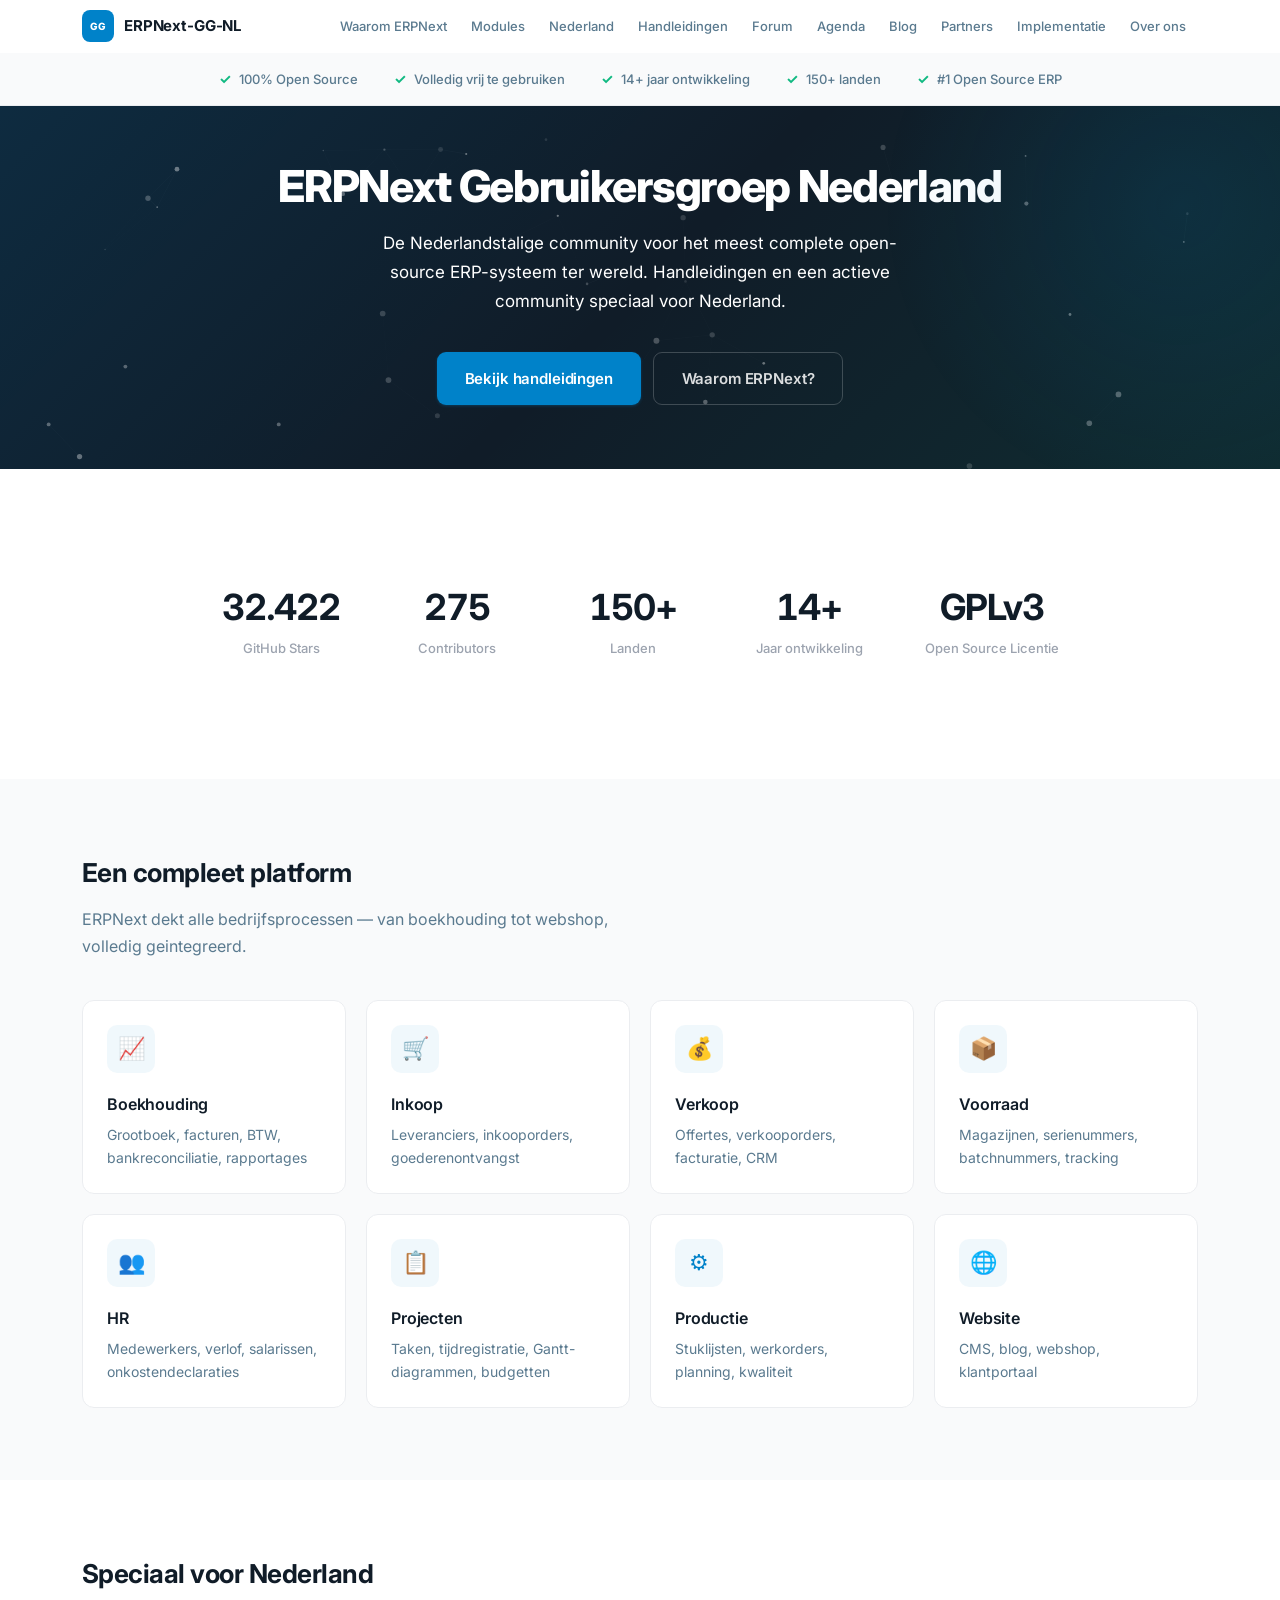
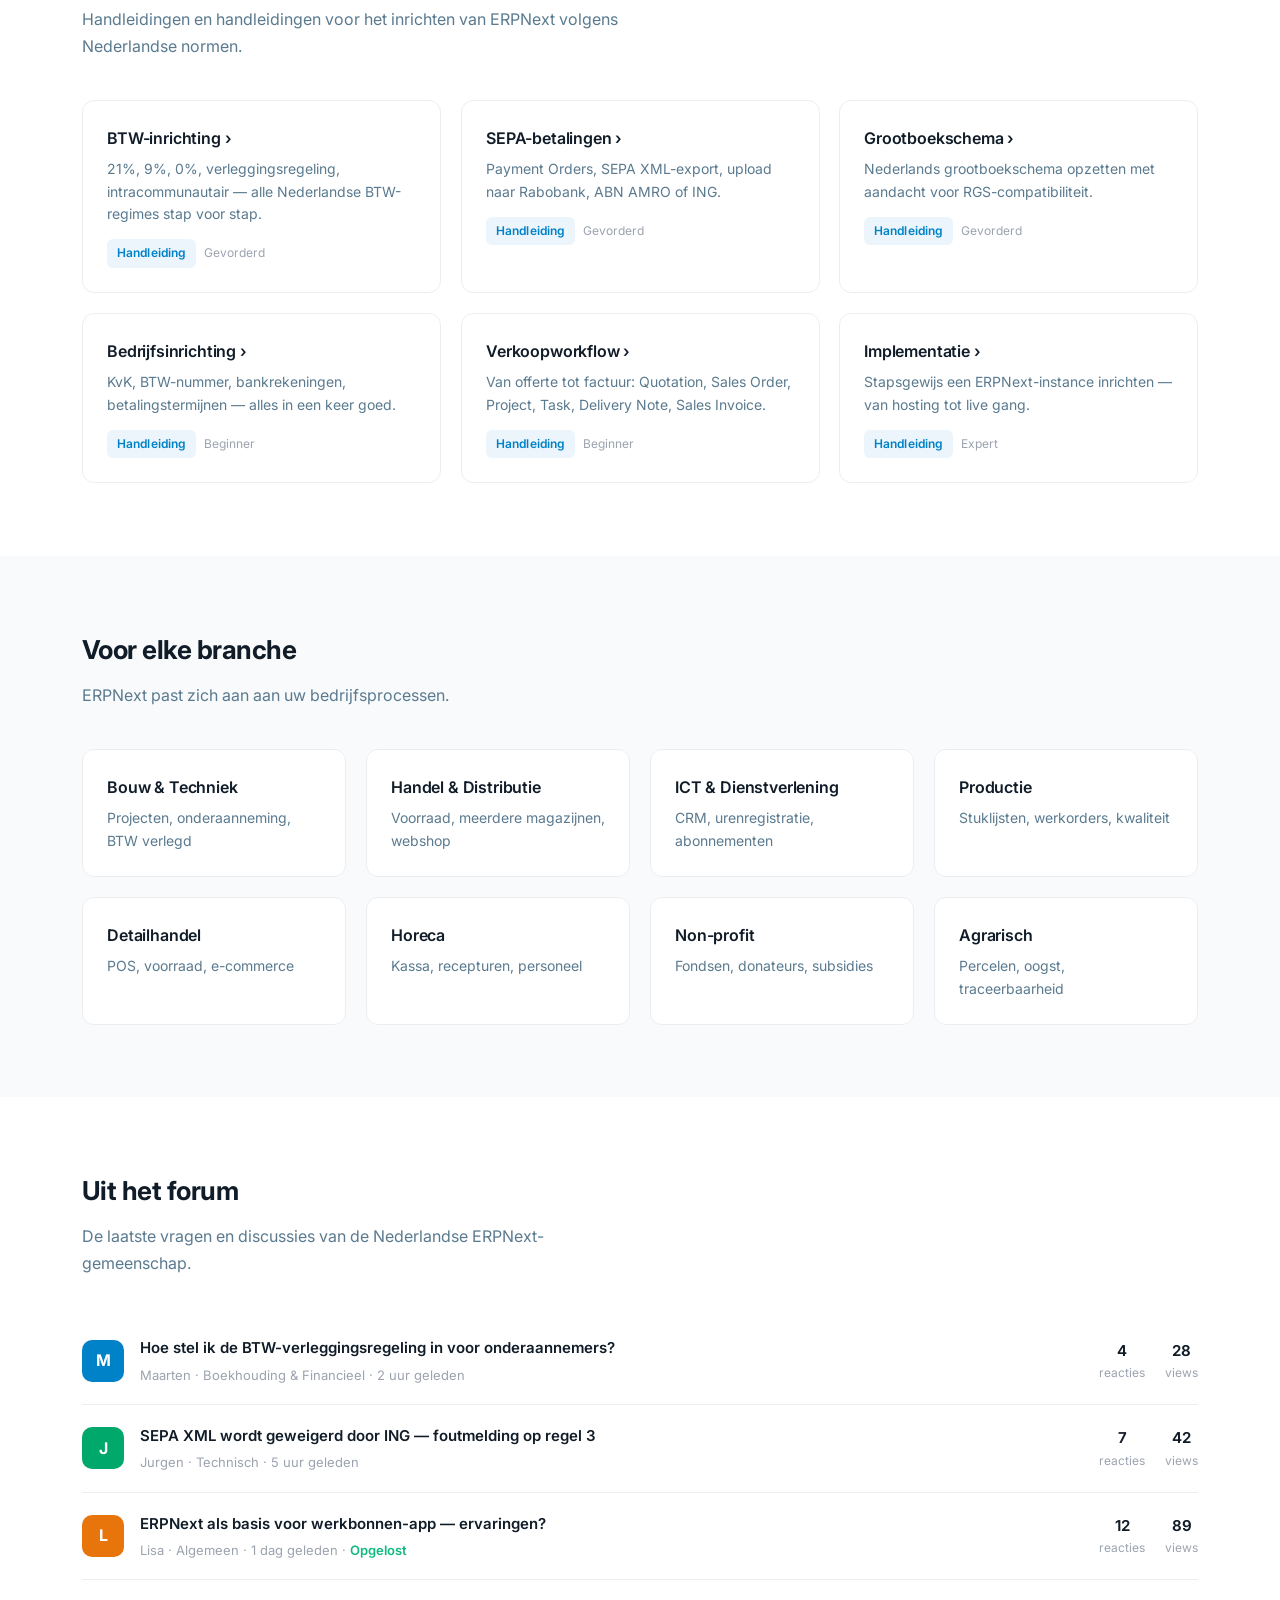
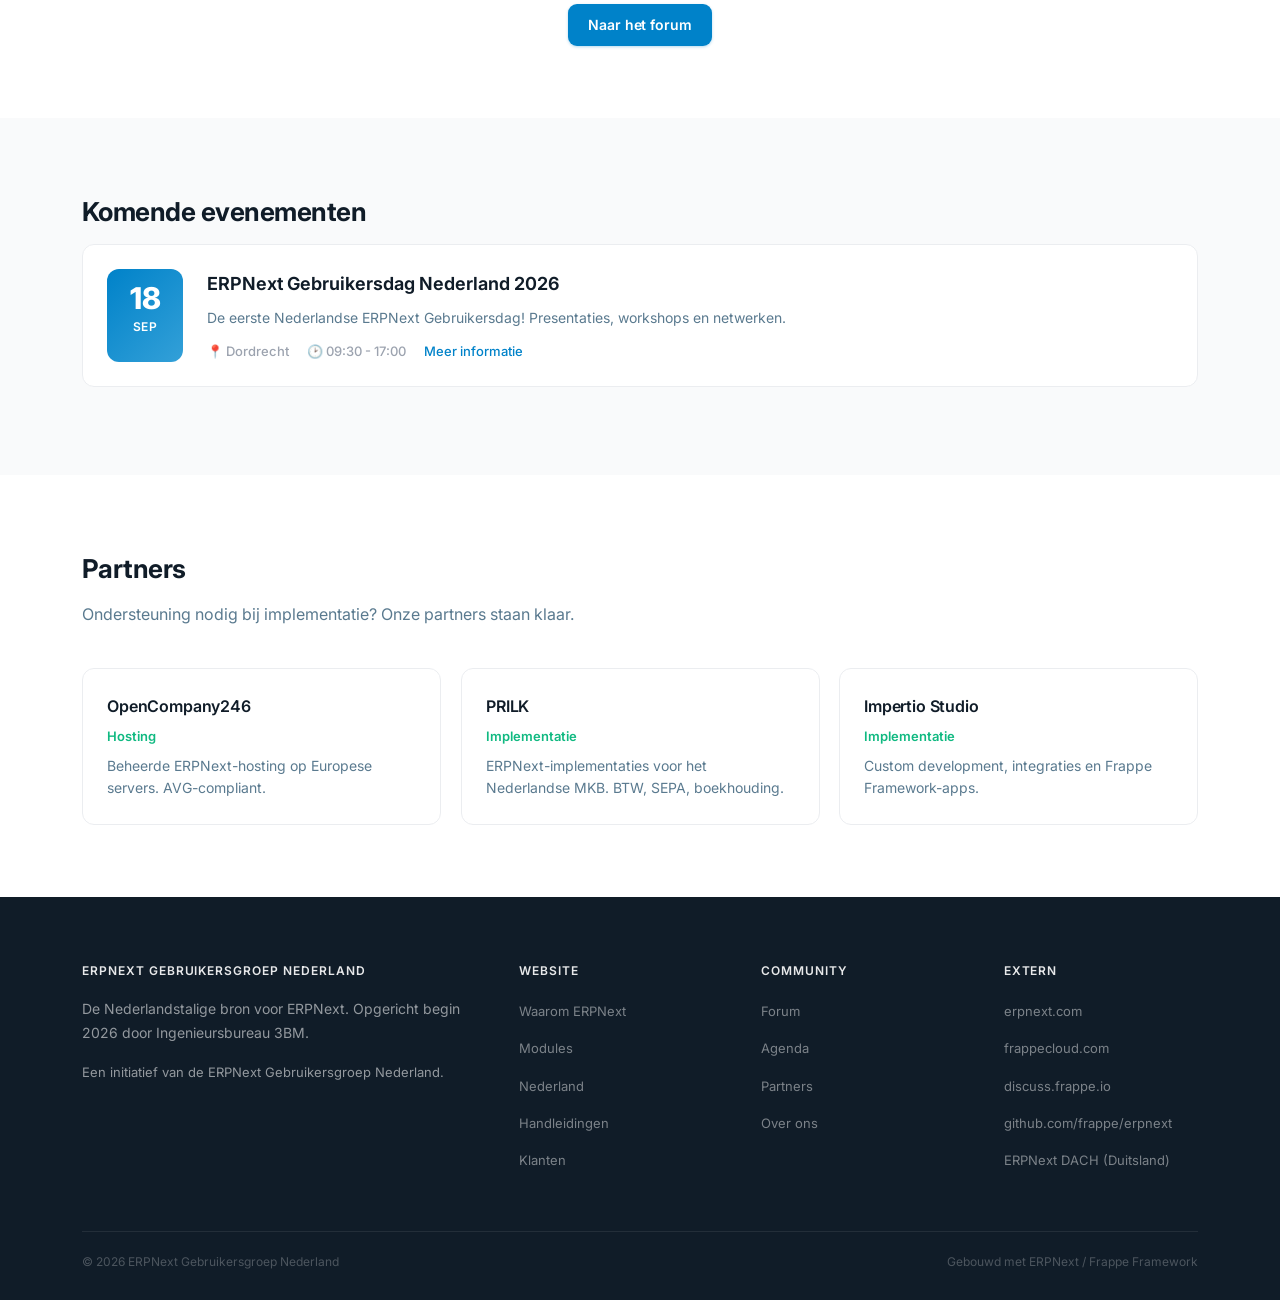
==== commit 35f61215: "UI redesign: OC246-inspired design met animaties en particles - Kleurschema naar blauw/donker (#0082" ====
--- a/mockup/single-page.html
+++ b/mockup/single-page.html
@@ -3,33 +3,32 @@
 <head>
   <meta charset="UTF-8">
   <meta name="viewport" content="width=device-width, initial-scale=1.0">
-  <title>ERPNext Gebruikersgroep Nederland — De Nederlandstalige bron voor ERPNext</title>
+  <title>ERPNext Gebruikersgroep Nederland</title>
   <link rel="preconnect" href="https://fonts.googleapis.com">
   <link href="https://fonts.googleapis.com/css2?family=Inter:wght@400;500;600;700;800&display=swap" rel="stylesheet">
   <style>
-/* === ERPNext Nederland — Mockup Stylesheet === */
-html { scroll-behavior: smooth; }
+/* === ERPNext-GG-NL — OC246-inspired Design === */
 
 :root {
-  --primary: #0f766e;
-  --primary-light: #14b8a6;
-  --primary-dark: #134e4a;
-  --accent: #0284c7;
-  --accent-light: #38bdf8;
+  --primary: #0082C9;
+  --primary-light: #33a0d8;
+  --primary-dark: #0565C9;
+  --accent: #10b981;
+  --accent-light: #34d399;
   --bg: #ffffff;
-  --bg-light: #f8fafb;
-  --bg-dark: #f1f5f9;
-  --text: #1e293b;
-  --text-light: #475569;
-  --text-muted: #94a3b8;
-  --border: #e2e8f0;
-  --success: #16a34a;
-  --warning: #d97706;
+  --bg-light: #F9FAFB;
+  --bg-dark: #F1F3F5;
+  --text: #101C28;
+  --text-light: #5A7A8F;
+  --text-muted: #9ca3af;
+  --border: #EBEDF0;
+  --success: #10b981;
+  --warning: #f59e0b;
   --danger: #dc2626;
-  --radius: 10px;
-  --shadow: 0 1px 3px rgba(0, 0, 0, 0.04), 0 1px 2px rgba(0, 0, 0, 0.06);
-  --shadow-lg: 0 10px 25px -5px rgba(0, 0, 0, 0.07), 0 8px 10px -6px rgba(0, 0, 0, 0.04);
-  --max-width: 1200px;
+  --radius: 12px;
+  --shadow: 0 1px 2px rgba(0, 0, 0, 0.04);
+  --shadow-lg: 0 12px 40px -12px rgba(0, 0, 0, 0.1);
+  --max-width: 1180px;
   --font: 'Inter', -apple-system, BlinkMacSystemFont, 'Segoe UI', sans-serif;
 }
 
@@ -50,64 +49,71 @@
 
 .container { max-width: var(--max-width); margin: 0 auto; padding: 0 32px; }
 
-/* === HEADER / NAV === */
 header {
-  background: var(--bg);
-  color: var(--text);
   position: sticky;
   top: 0;
   z-index: 100;
-  border-bottom: 1px solid var(--border);
-  backdrop-filter: blur(12px);
-  background: rgba(255, 255, 255, 0.92);
+  backdrop-filter: blur(24px);
+  -webkit-backdrop-filter: blur(24px);
+  background: rgba(255, 255, 255, 0.9);
+  border-bottom: 1px solid transparent;
+  transition: all 0.3s ease;
+}
+header.scrolled {
+  box-shadow: 0 1px 20px rgba(0,0,0,0.05);
+  border-bottom-color: var(--border);
 }
 header .container {
   display: flex;
   align-items: center;
   justify-content: space-between;
-  height: 72px;
+  height: 52px;
 }
 .logo {
-  font-size: 17px;
+  font-size: 15px;
   font-weight: 700;
   color: var(--text);
   display: flex;
   align-items: center;
-  gap: 12px;
-  letter-spacing: -0.02em;
+  gap: 10px;
+  letter-spacing: -0.01em;
+  cursor: pointer;
 }
 .logo:hover { text-decoration: none; color: var(--text); }
 .logo .logo-icon {
-  width: 36px; height: 36px;
+  width: 32px; height: 32px;
   background: var(--primary);
   border-radius: 8px;
   display: flex; align-items: center; justify-content: center;
-  font-weight: 800; font-size: 13px;
+  font-weight: 800; font-size: 10px;
   color: #fff;
-  letter-spacing: 0;
-}
-nav { display: flex; gap: 2px; }
+  letter-spacing: 0.02em;
+}
+nav { display: flex; gap: 0; }
 nav a {
   color: var(--text-light);
-  padding: 8px 14px;
-  border-radius: 8px;
-  font-size: 14px;
+  padding: 6px 12px;
+  border-radius: 6px;
+  font-size: 13px;
   font-weight: 500;
-  transition: all 0.2s ease;
-}
-nav a:hover, nav a.active {
+  transition: all 0.15s ease;
+  cursor: pointer;
+}
+nav a:hover {
+  color: var(--text);
+  text-decoration: none;
+}
+nav a.active {
   color: var(--primary);
-  background: rgba(15, 118, 110, 0.06);
-  text-decoration: none;
+  font-weight: 600;
 }
 .nav-toggle { display: none; background: none; border: none; color: var(--text); font-size: 24px; cursor: pointer; padding: 8px; border-radius: 8px; }
 .nav-toggle:hover { background: var(--bg-light); }
 
-/* === HERO === */
 .hero {
-  background: linear-gradient(160deg, var(--primary-dark) 0%, var(--primary) 60%, var(--primary-light) 100%);
+  background: var(--text);
   color: #fff;
-  padding: 96px 0;
+  padding: 56px 0 64px;
   text-align: center;
   position: relative;
   overflow: hidden;
@@ -115,29 +121,37 @@
 .hero::before {
   content: '';
   position: absolute;
-  top: -50%;
-  right: -20%;
+  inset: 0;
+  background: linear-gradient(135deg, rgba(0,130,201,0.15) 0%, transparent 50%, rgba(16,185,129,0.1) 100%);
+}
+.hero::after {
+  content: '';
+  position: absolute;
+  top: -200px;
+  right: -200px;
   width: 600px;
   height: 600px;
-  background: radial-gradient(circle, rgba(255, 255, 255, 0.05) 0%, transparent 70%);
+  background: radial-gradient(circle, rgba(0,130,201,0.12) 0%, transparent 70%);
   border-radius: 50%;
 }
 .hero h1 {
-  font-size: 48px;
+  font-size: 44px;
   font-weight: 800;
-  margin-bottom: 20px;
+  margin-bottom: 18px;
   letter-spacing: -0.03em;
-  line-height: 1.15;
+  line-height: 1.12;
+  position: relative;
 }
 .hero h2 {
-  font-size: 28px;
+  font-size: 26px;
   font-weight: 700;
   margin-bottom: 12px;
   letter-spacing: -0.02em;
   color: #fff;
-}
-.hero p { font-size: 19px; opacity: 0.88; max-width: 620px; margin: 0 auto 36px; line-height: 1.7; }
-.hero-buttons { display: flex; gap: 14px; justify-content: center; flex-wrap: wrap; }
+  position: relative;
+}
+.hero p { font-size: 17px; opacity: 0.7; max-width: 520px; margin: 0 auto 36px; line-height: 1.7; position: relative; font-weight: 400; }
+.hero-buttons { display: flex; gap: 12px; justify-content: center; flex-wrap: wrap; position: relative; }
 .btn {
   display: inline-flex; align-items: center; gap: 8px;
   padding: 13px 28px;
@@ -150,77 +164,68 @@
   letter-spacing: -0.01em;
 }
 .btn-primary {
-  background: #fff;
-  color: var(--primary-dark);
-  box-shadow: 0 1px 3px rgba(0, 0, 0, 0.1);
+  background: var(--primary);
+  color: #fff;
+  box-shadow: 0 1px 3px rgba(0,130,201,0.3);
+  font-weight: 600;
 }
 .btn-primary:hover {
-  background: #f0fdfa;
-  color: var(--primary-dark);
-  text-decoration: none;
-  transform: translateY(-1px);
-  box-shadow: 0 4px 12px rgba(0, 0, 0, 0.12);
-}
-.btn-outline {
-  background: transparent;
-  color: #fff;
-  border: 1.5px solid rgba(255, 255, 255, 0.35);
-}
-.btn-outline:hover {
-  border-color: rgba(255, 255, 255, 0.7);
-  background: rgba(255, 255, 255, 0.08);
+  background: var(--primary-light);
   color: #fff;
   text-decoration: none;
   transform: translateY(-1px);
+  box-shadow: 0 4px 16px rgba(0,130,201,0.3);
+}
+.btn-outline {
+  background: transparent;
+  color: rgba(255, 255, 255, 0.85);
+  border: 1.5px solid rgba(255, 255, 255, 0.2);
+}
+.btn-outline:hover {
+  border-color: rgba(255, 255, 255, 0.5);
+  background: rgba(255, 255, 255, 0.06);
+  color: #fff;
+  text-decoration: none;
+  transform: translateY(-1px);
 }
 .btn-sm { padding: 9px 20px; font-size: 14px; }
 
-/* === SECTIONS === */
-section { padding: 80px 0; }
+section { padding: 72px 0; }
 section.alt { background: var(--bg-light); }
 section h2 {
-  font-size: 30px;
+  font-size: 26px;
   font-weight: 700;
-  margin-bottom: 12px;
-  letter-spacing: -0.025em;
+  margin-bottom: 10px;
+  letter-spacing: -0.02em;
   color: var(--text);
 }
 section .section-lead {
-  font-size: 17px;
+  font-size: 16px;
   color: var(--text-light);
-  margin-bottom: 48px;
-  max-width: 640px;
+  margin-bottom: 40px;
+  max-width: 560px;
   line-height: 1.7;
 }
 
-/* === SECTION DIVIDER === */
-.section-divider {
-  padding-top: 100px;
-  border-top: 1px solid var(--border);
-  margin-top: 20px;
-}
-
-/* === GRID === */
 .grid { display: grid; gap: 20px; }
 .grid-2 { grid-template-columns: repeat(2, 1fr); }
 .grid-3 { grid-template-columns: repeat(3, 1fr); }
 .grid-4 { grid-template-columns: repeat(4, 1fr); }
 
-/* === CARDS === */
 .card {
   background: var(--bg);
   border: 1px solid var(--border);
   border-radius: var(--radius);
-  padding: 28px;
-  transition: all 0.3s ease;
+  padding: 24px;
+  transition: all 0.2s ease;
 }
 .card:hover {
-  box-shadow: var(--shadow-lg);
-  border-color: var(--primary-light);
-  transform: translateY(-2px);
-}
-.card h3 { font-size: 17px; font-weight: 650; margin-bottom: 8px; letter-spacing: -0.01em; color: var(--text); }
-.card p { color: var(--text-light); font-size: 14px; line-height: 1.65; }
+  box-shadow: 0 8px 30px -10px rgba(0, 0, 0, 0.08);
+  border-color: #d1d5db;
+  transform: translateY(-1px);
+}
+.card h3 { font-size: 16px; font-weight: 600; margin-bottom: 6px; letter-spacing: -0.01em; color: var(--text); }
+.card p { color: var(--text-light); font-size: 14px; line-height: 1.6; }
 .card .card-icon {
   width: 48px; height: 48px;
   background: var(--bg-light);
@@ -233,27 +238,27 @@
 .card-link { display: block; color: inherit; }
 .card-link:hover { text-decoration: none; }
 
-/* === MODULE CARDS === */
 .module-card .card-icon {
-  background: var(--bg-light);
-  color: var(--text-light);
+  background: rgba(0,130,201,0.06);
+  color: var(--primary);
   box-shadow: none;
-  border: 1px solid var(--border);
-}
-
-/* === STATS === */
+  border: none;
+}
+
 .stats { display: flex; justify-content: center; gap: 56px; padding: 48px 0; flex-wrap: wrap; }
-.stat { text-align: center; }
+.stat { text-align: center; min-width: 120px; }
 .stat-value {
-  font-size: 40px;
-  font-weight: 800;
-  color: var(--primary);
+  font-size: 36px;
+  font-weight: 700;
+  color: var(--text);
   letter-spacing: -0.03em;
   line-height: 1;
+  font-variant-numeric: tabular-nums;
+  font-feature-settings: "tnum";
+  min-height: 40px;
 }
 .stat-label { font-size: 13px; color: var(--text-muted); margin-top: 8px; font-weight: 500; }
 
-/* === TABLE === */
 table { width: 100%; border-collapse: collapse; font-size: 14px; }
 th, td { padding: 14px 18px; text-align: left; border-bottom: 1px solid var(--border); }
 th {
@@ -266,7 +271,6 @@
 }
 tr:hover td { background: var(--bg-light); }
 
-/* === BADGES === */
 .badge {
   display: inline-block;
   padding: 4px 10px;
@@ -275,12 +279,11 @@
   font-weight: 600;
   letter-spacing: 0.01em;
 }
-.badge-primary { background: rgba(15, 118, 110, 0.08); color: var(--primary); }
-.badge-success { background: rgba(22, 163, 74, 0.08); color: var(--success); }
-.badge-warning { background: rgba(217, 119, 6, 0.08); color: var(--warning); }
-.badge-accent { background: rgba(2, 132, 199, 0.08); color: var(--accent); }
-
-/* === FORUM === */
+.badge-primary { background: rgba(0,130,201,0.08); color: var(--primary); }
+.badge-success { background: rgba(16,185,129,0.08); color: var(--success); }
+.badge-warning { background: rgba(245,158,11,0.08); color: var(--warning); }
+.badge-accent { background: rgba(0,130,201,0.06); color: var(--primary); }
+
 .forum-categories { display: grid; grid-template-columns: 1fr 1fr; gap: 16px; margin-bottom: 48px; }
 .forum-cat {
   display: flex; align-items: center; gap: 16px;
@@ -299,11 +302,11 @@
   font-size: 20px; color: #fff; flex-shrink: 0;
 }
 .forum-cat-icon.blue { background: var(--primary); }
-.forum-cat-icon.green { background: var(--success); }
+.forum-cat-icon.green { background: var(--accent); }
 .forum-cat-icon.orange { background: var(--warning); }
-.forum-cat-icon.purple { background: #7c3aed; }
+.forum-cat-icon.purple { background: #6366f1; }
 .forum-cat-icon.red { background: var(--danger); }
-.forum-cat-icon.gray { background: #64748b; }
+.forum-cat-icon.gray { background: var(--text-light); }
 .forum-cat-icon.teal { background: var(--primary-light); }
 .forum-cat h4 { font-size: 15px; margin-bottom: 2px; font-weight: 600; }
 .forum-cat p { font-size: 13px; color: var(--text-muted); margin: 0; }
@@ -327,7 +330,7 @@
   font-weight: 700; font-size: 16px; flex-shrink: 0;
 }
 .forum-post-content { flex: 1; min-width: 0; }
-.forum-post-title { font-weight: 600; font-size: 15px; color: var(--text); display: block; transition: color 0.2s ease; }
+.forum-post-title { font-weight: 600; font-size: 15px; color: var(--text); display: block; transition: color 0.2s ease; cursor: pointer; }
 .forum-post-title:hover { color: var(--primary); }
 .forum-post-meta { font-size: 13px; color: var(--text-muted); margin-top: 3px; }
 .forum-post-stats { display: flex; gap: 20px; flex-shrink: 0; text-align: center; }
@@ -335,7 +338,6 @@
 .forum-post-stat strong { display: block; font-size: 15px; color: var(--text); font-weight: 650; }
 .forum-solved { color: var(--success); font-weight: 600; }
 
-/* === SIDEBAR === */
 .page-with-sidebar { display: grid; grid-template-columns: 260px 1fr; gap: 40px; }
 .sidebar { position: sticky; top: 96px; align-self: start; }
 .sidebar-nav a {
@@ -347,6 +349,7 @@
   border-left: 3px solid transparent;
   transition: all 0.2s ease;
   font-weight: 500;
+  cursor: pointer;
 }
 .sidebar-nav a:hover, .sidebar-nav a.active {
   background: rgba(15, 118, 110, 0.05);
@@ -365,7 +368,6 @@
   font-weight: 600;
 }
 
-/* === PAGE CONTENT === */
 .page-header {
   padding: 56px 0 36px;
   border-bottom: 1px solid var(--border);
@@ -374,7 +376,7 @@
 .page-header h1 { font-size: 34px; font-weight: 700; letter-spacing: -0.025em; }
 .page-header p { font-size: 17px; color: var(--text-light); margin-top: 10px; line-height: 1.7; }
 .breadcrumb { font-size: 13px; color: var(--text-muted); margin-bottom: 10px; font-weight: 500; }
-.breadcrumb a { color: var(--text-muted); transition: color 0.2s ease; }
+.breadcrumb a { color: var(--text-muted); transition: color 0.2s ease; cursor: pointer; }
 .breadcrumb a:hover { color: var(--primary); }
 
 .content h2 {
@@ -408,7 +410,6 @@
   font-family: 'SFMono-Regular', Consolas, 'Liberation Mono', Menlo, monospace;
 }
 
-/* === AGENDA === */
 .event {
   display: flex; gap: 24px;
   padding: 24px;
@@ -433,7 +434,6 @@
 .event-content p { font-size: 14px; color: var(--text-light); margin-bottom: 10px; }
 .event-meta { display: flex; gap: 18px; font-size: 13px; color: var(--text-muted); font-weight: 500; }
 
-/* === PARTNERS === */
 .partner {
   padding: 32px;
   background: var(--bg);
@@ -447,30 +447,29 @@
 .partner .partner-type { font-size: 13px; color: var(--accent); font-weight: 600; margin-bottom: 12px; }
 .partner p { font-size: 14px; color: var(--text-light); }
 
-/* === FOOTER === */
 footer {
-  background: #0f172a;
-  color: rgba(255, 255, 255, 0.65);
-  padding: 56px 0 28px;
+  background: var(--text);
+  color: rgba(255, 255, 255, 0.55);
+  padding: 64px 0 28px;
   margin-top: 0;
 }
-footer h4 { color: #fff; font-size: 14px; margin-bottom: 18px; font-weight: 600; letter-spacing: -0.01em; }
-footer a { color: rgba(255, 255, 255, 0.6); font-size: 14px; transition: color 0.2s ease; }
-footer a:hover { color: #fff; text-decoration: none; }
+footer h4 { color: rgba(255,255,255,0.9); font-size: 12px; margin-bottom: 16px; font-weight: 600; text-transform: uppercase; letter-spacing: 0.08em; }
+footer a { color: rgba(255, 255, 255, 0.45); font-size: 13px; transition: all 0.15s ease; }
+footer a:hover { color: rgba(255,255,255,0.9); text-decoration: none; }
 footer ul { list-style: none; }
 footer li { margin-bottom: 10px; }
 .footer-grid { display: grid; grid-template-columns: 2fr 1fr 1fr 1fr; gap: 48px; }
+.footer-description { font-size: 14px; line-height: 1.7; margin-bottom: 20px; }
 .footer-bottom {
   margin-top: 48px;
-  padding-top: 24px;
+  padding-top: 20px;
   border-top: 1px solid rgba(255, 255, 255, 0.08);
-  font-size: 13px;
+  font-size: 12px;
   display: flex;
   justify-content: space-between;
-  color: rgba(255, 255, 255, 0.4);
-}
-
-/* === USP BAR === */
+  color: rgba(255, 255, 255, 0.25);
+}
+
 .usp-bar {
   background: var(--bg-light);
   border-bottom: 1px solid var(--border);
@@ -485,46 +484,8 @@
   color: var(--text-light);
   font-weight: 500;
 }
-.usp-icon { color: var(--primary); font-size: 16px; font-weight: 700; }
-
-/* === BLOG (from blog.html) === */
-.blog-card { display: flex; gap: 24px; padding: 24px; background: var(--bg); border: 1px solid var(--border); border-radius: var(--radius); margin-bottom: 16px; transition: all 0.25s ease; }
-.blog-card:hover { box-shadow: var(--shadow-lg); transform: translateY(-1px); text-decoration: none; color: inherit; }
-.blog-thumb { width: 200px; height: 140px; flex-shrink: 0; background: var(--bg-light); border-radius: 8px; display: flex; align-items: center; justify-content: center; font-size: 40px; color: var(--text-muted); }
-.blog-content { flex: 1; }
-.blog-content h3 { font-size: 18px; margin-bottom: 6px; color: var(--text); }
-.blog-content p { font-size: 14px; color: var(--text-light); line-height: 1.6; }
-.blog-meta { font-size: 13px; color: var(--text-muted); margin-bottom: 8px; display: flex; gap: 16px; align-items: center; }
-
-/* === IMPLEMENTATIE (from implementatie.html) === */
-.step { display: flex; gap: 24px; margin-bottom: 32px; }
-.step-num {
-  width: 48px; height: 48px; flex-shrink: 0;
-  background: var(--primary); color: #fff;
-  border-radius: 50%; display: flex; align-items: center; justify-content: center;
-  font-weight: 800; font-size: 20px;
-}
-.step-content h3 { font-size: 18px; margin-bottom: 6px; }
-.step-content p { font-size: 14px; color: var(--text-light); }
-.step-content ul { font-size: 14px; color: var(--text-light); margin: 8px 0 0 20px; }
-.step-content li { margin-bottom: 4px; }
-.timeline { position: relative; padding-left: 24px; }
-.timeline::before {
-  content: ''; position: absolute; left: 23px; top: 48px; bottom: 48px;
-  width: 2px; background: var(--border);
-}
-.phase-card {
-  background: var(--bg); border: 1px solid var(--border); border-radius: var(--radius);
-  padding: 32px; margin-bottom: 24px;
-}
-.phase-card h3 { display: flex; align-items: center; gap: 12px; font-size: 18px; margin-bottom: 16px; }
-.phase-badge {
-  display: inline-flex; align-items: center; justify-content: center;
-  width: 32px; height: 32px; border-radius: 50%;
-  background: var(--primary); color: #fff; font-weight: 700; font-size: 14px;
-}
-
-/* === RESPONSIVE === */
+.usp-icon { color: var(--accent); font-size: 14px; font-weight: 700; }
+
 @media (max-width: 900px) {
   .grid-3, .grid-4 { grid-template-columns: repeat(2, 1fr); }
   .forum-categories { grid-template-columns: 1fr; }
@@ -556,45 +517,175 @@
   .event-date .day { font-size: 22px; }
   .event-date .month { margin-top: 0; }
   .forum-post-stats { display: none; }
-  .blog-card { flex-direction: column; }
-  .blog-thumb { width: 100%; height: 120px; }
-}
+}
+  </style>
+  <style>
+    .page { display: none; }
+    .page.active { display: block; }
+
+    /* Blog page styles */
+    .blog-card { display: flex; gap: 24px; padding: 24px; background: var(--bg); border: 1px solid var(--border); border-radius: var(--radius); margin-bottom: 16px; transition: all 0.25s ease; cursor: pointer; }
+    .blog-card:hover { box-shadow: var(--shadow-lg); transform: translateY(-1px); text-decoration: none; color: inherit; }
+    .blog-thumb { width: 200px; height: 140px; flex-shrink: 0; background: var(--bg-light); border-radius: 8px; display: flex; align-items: center; justify-content: center; font-size: 40px; color: var(--text-muted); }
+    .blog-content { flex: 1; }
+    .blog-content h3 { font-size: 18px; margin-bottom: 6px; color: var(--text); }
+    .blog-content p { font-size: 14px; color: var(--text-light); line-height: 1.6; }
+    .blog-meta { font-size: 13px; color: var(--text-muted); margin-bottom: 8px; display: flex; gap: 16px; align-items: center; }
+    @media (max-width: 600px) { .blog-card { flex-direction: column; } .blog-thumb { width: 100%; height: 120px; } }
+
+    /* Blog post styles */
+    .article { max-width: 720px; margin: 0 auto; }
+    .article h1 { font-size: 32px; line-height: 1.25; letter-spacing: -0.025em; margin-bottom: 16px; }
+    .article-meta { font-size: 14px; color: var(--text-muted); margin-bottom: 32px; display: flex; align-items: center; gap: 16px; padding-bottom: 24px; border-bottom: 1px solid var(--border); }
+    .article-body { font-size: 16px; line-height: 1.8; }
+    .article-body p { margin-bottom: 20px; }
+    .article-body h2 { font-size: 22px; margin: 40px 0 16px; letter-spacing: -0.02em; }
+    .article-body h3 { font-size: 18px; margin: 32px 0 12px; }
+    .article-body ul { margin: 0 0 20px 24px; }
+    .article-body li { margin-bottom: 8px; }
+    .article-body blockquote { border-left: 3px solid var(--primary); padding: 16px 24px; background: var(--bg-light); border-radius: 0 var(--radius) var(--radius) 0; margin: 24px 0; font-style: italic; color: var(--text-light); }
+    .article-author { display: flex; align-items: center; gap: 16px; padding: 24px; background: var(--bg-light); border-radius: var(--radius); margin-top: 48px; }
+    .article-author-avatar { width: 56px; height: 56px; border-radius: 50%; background: var(--primary); color: #fff; display: flex; align-items: center; justify-content: center; font-weight: 700; font-size: 20px; flex-shrink: 0; }
+
+    /* Forum post styles */
+    .post-box { background: var(--bg); border: 1px solid var(--border); border-radius: var(--radius); padding: 24px; margin-bottom: 16px; }
+    .post-box.is-solution { border-color: var(--success); border-width: 2px; }
+    .post-author { display: flex; align-items: center; gap: 12px; margin-bottom: 16px; }
+    .post-author-name { font-weight: 600; font-size: 15px; }
+    .post-author-meta { font-size: 12px; color: var(--text-muted); }
+    .post-body { font-size: 15px; line-height: 1.7; }
+    .post-body p { margin-bottom: 12px; }
+    .post-body code { background: var(--bg-light); padding: 2px 6px; border-radius: 4px; font-size: 13px; }
+    .post-body pre { background: var(--bg-light); padding: 16px; border-radius: var(--radius); font-size: 13px; overflow-x: auto; margin: 12px 0; }
+    .post-actions { display: flex; gap: 16px; margin-top: 16px; padding-top: 16px; border-top: 1px solid var(--border); font-size: 13px; }
+    .post-actions a { color: var(--text-muted); display: flex; align-items: center; gap: 4px; cursor: pointer; }
+    .post-actions a:hover { color: var(--primary); }
+    .solution-badge { display: inline-flex; align-items: center; gap: 4px; background: rgba(0,168,107,0.1); color: var(--success); padding: 4px 12px; border-radius: 20px; font-size: 12px; font-weight: 600; }
+    .reply-box { background: var(--bg-light); border-radius: var(--radius); padding: 24px; margin-top: 24px; }
+    .reply-box textarea { width: 100%; border: 1px solid var(--border); border-radius: var(--radius); padding: 12px; font-family: var(--font); font-size: 14px; min-height: 120px; resize: vertical; }
+    .reply-box textarea:focus { outline: none; border-color: var(--primary); }
+
+    /* Implementatie styles */
+    .phase-card {
+      background: var(--bg); border: 1px solid var(--border); border-radius: var(--radius);
+      padding: 32px; margin-bottom: 24px;
+    }
+    .phase-card h3 { display: flex; align-items: center; gap: 12px; font-size: 18px; margin-bottom: 16px; }
+    .phase-badge {
+      display: inline-flex; align-items: center; justify-content: center;
+      width: 32px; height: 32px; border-radius: 50%;
+      background: var(--primary); color: #fff; font-weight: 700; font-size: 14px;
+    }
+
+    /* === ANIMATIONS === */
+    @keyframes fadeUp {
+      from { opacity: 0; transform: translateY(24px); }
+      to { opacity: 1; transform: translateY(0); }
+    }
+    @keyframes fadeIn {
+      from { opacity: 0; }
+      to { opacity: 1; }
+    }
+    @keyframes scaleIn {
+      from { opacity: 0; transform: scale(0.92); }
+      to { opacity: 1; transform: scale(1); }
+    }
+    @keyframes slideRight {
+      from { opacity: 0; transform: translateX(-20px); }
+      to { opacity: 1; transform: translateX(0); }
+    }
+
+    /* Elements start hidden, animate when .visible is added */
+    .anim { opacity: 0; }
+    .anim.visible { animation-fill-mode: both; }
+    .anim-fade-up.visible { animation: fadeUp 0.6s cubic-bezier(0.16, 1, 0.3, 1) both; }
+    .anim-fade-in.visible { animation: fadeIn 0.5s ease both; }
+    .anim-scale-in.visible { animation: scaleIn 0.5s cubic-bezier(0.16, 1, 0.3, 1) both; }
+    .anim-slide-right.visible { animation: slideRight 0.5s cubic-bezier(0.16, 1, 0.3, 1) both; }
+
+    /* Stagger children */
+    .anim-stagger > .anim:nth-child(1) { animation-delay: 0ms; }
+    .anim-stagger > .anim:nth-child(2) { animation-delay: 60ms; }
+    .anim-stagger > .anim:nth-child(3) { animation-delay: 120ms; }
+    .anim-stagger > .anim:nth-child(4) { animation-delay: 180ms; }
+    .anim-stagger > .anim:nth-child(5) { animation-delay: 240ms; }
+    .anim-stagger > .anim:nth-child(6) { animation-delay: 300ms; }
+    .anim-stagger > .anim:nth-child(7) { animation-delay: 360ms; }
+    .anim-stagger > .anim:nth-child(8) { animation-delay: 420ms; }
+
+    /* Hero entrance */
+    .hero h1 { animation: fadeUp 0.7s cubic-bezier(0.16, 1, 0.3, 1) 0.1s both; }
+    .hero p { animation: fadeUp 0.7s cubic-bezier(0.16, 1, 0.3, 1) 0.25s both; }
+    .hero-buttons { animation: fadeUp 0.7s cubic-bezier(0.16, 1, 0.3, 1) 0.4s both; }
+
+    /* Smooth card hover lift */
+    .card { transition: all 0.25s cubic-bezier(0.16, 1, 0.3, 1); }
+
+    /* Subtle gradient animation on hero */
+    .hero { background-size: 200% 200%; animation: gradientShift 8s ease infinite; }
+    @keyframes gradientShift {
+      0%, 100% { background-position: 0% 50%; }
+      50% { background-position: 100% 50%; }
+    }
+
+    /* Floating effect for stats */
+    .stat-value[data-count] { transition: transform 0.3s ease; }
+    .stat:hover .stat-value { transform: scale(1.05); }
+
+    /* Button pulse on hero */
+    .hero .btn-primary { position: relative; overflow: hidden; }
+    .hero .btn-primary::after {
+      content: '';
+      position: absolute;
+      inset: 0;
+      background: linear-gradient(90deg, transparent, rgba(255,255,255,0.15), transparent);
+      transform: translateX(-100%);
+      animation: shimmer 3s ease-in-out infinite;
+    }
+    @keyframes shimmer {
+      0% { transform: translateX(-100%); }
+      50%, 100% { transform: translateX(100%); }
+    }
+
+    /* Forum post hover slide */
+    .forum-post { transition: all 0.2s ease; }
+    .forum-post:hover { background: var(--bg-light); margin: 0 -12px; padding-left: 12px; padding-right: 12px; border-radius: 8px; }
+
+    /* Event card hover glow */
+    .event:hover { box-shadow: 0 8px 30px -8px rgba(0,130,201,0.12); }
+
+    /* Partner logo subtle bounce on hover */
+    .partner:hover img { transform: scale(1.03); transition: transform 0.3s ease; }
   </style>
 </head>
 <body>
 
-<!-- ============================================================ -->
 <!-- HEADER -->
-<!-- ============================================================ -->
 <header>
   <div class="container">
-    <a href="#home" class="logo">
-      <span class="logo-icon">NL</span>
-      ERPNext Gebruikersgroep Nederland
+    <a class="logo" data-page="home">
+      <span class="logo-icon">GG</span>
+      ERPNext-GG-NL
     </a>
     <button class="nav-toggle">&#9776;</button>
     <nav>
-      <a href="#waarom">Waarom ERPNext</a>
-      <a href="#modules">Modules</a>
-      <a href="#nederland">Nederland</a>
-      <a href="#handleidingen">Handleidingen</a>
-      <a href="#forum">Forum</a>
-      <a href="#agenda">Agenda</a>
-      <a href="#blog">Blog</a>
-      <a href="#implementatie">Implementatie</a>
-      <a href="#klanten">Klanten</a>
-      <a href="#partners">Partners</a>
-      <a href="#over-ons">Over ons</a>
+      <a href="#waarom" data-page="waarom">Waarom ERPNext</a>
+      <a href="#modules" data-page="modules">Modules</a>
+      <a href="#nederland" data-page="nederland">Nederland</a>
+      <a href="#handleidingen" data-page="handleidingen">Handleidingen</a>
+      <a href="#forum" data-page="forum">Forum</a>
+      <a href="#agenda" data-page="agenda">Agenda</a>
+      <a href="#blog" data-page="blog">Blog</a>
+      <a href="#partners" data-page="partners">Partners</a>
+      <a href="#implementatie" data-page="implementatie">Implementatie</a>
+      <a href="#over-ons" data-page="over-ons">Over ons</a>
     </nav>
   </div>
 </header>
 
-<!-- ============================================================ -->
-<!-- HOME (index.html) -->
-<!-- ============================================================ -->
-<div id="home">
-
-<!-- USP BAR -->
+<!-- ==================== HOME ==================== -->
+<div id="home" class="page active">
+
 <div class="usp-bar">
   <div class="container">
     <span class="usp-item"><span class="usp-icon">&#10003;</span> 100% Open Source</span>
@@ -605,361 +696,144 @@
   </div>
 </div>
 
-<!-- HERO -->
 <section class="hero">
   <div class="container">
-    <h1>ERPNext voor Nederlandse Bedrijven</h1>
-    <p>De Nederlandstalige bron voor het meest complete open-source ERP-systeem ter wereld. Handleidingen, handleidingen en een community speciaal voor Nederland.</p>
+    <h1>ERPNext Gebruikersgroep Nederland</h1>
+    <p>De Nederlandstalige community voor het meest complete open-source ERP-systeem ter wereld. Handleidingen en een actieve community speciaal voor Nederland.</p>
     <div class="hero-buttons">
-      <a href="#handleidingen" class="btn btn-primary">Bekijk handleidingen</a>
-      <a href="#waarom" class="btn btn-outline">Waarom ERPNext?</a>
-    </div>
-  </div>
-</section>
-
-<!-- STATS -->
+      <a data-page="handleidingen" class="btn btn-primary">Bekijk handleidingen</a>
+      <a data-page="waarom" class="btn btn-outline">Waarom ERPNext?</a>
+    </div>
+  </div>
+</section>
+
 <section>
   <div class="container">
     <div class="stats">
-      <div class="stat">
-        <div class="stat-value">20.000+</div>
-        <div class="stat-label">GitHub Stars</div>
-      </div>
-      <div class="stat">
-        <div class="stat-value">500+</div>
-        <div class="stat-label">Contributors</div>
-      </div>
-      <div class="stat">
-        <div class="stat-value">150+</div>
-        <div class="stat-label">Landen</div>
-      </div>
-      <div class="stat">
-        <div class="stat-value">14+</div>
-        <div class="stat-label">Jaar ontwikkeling</div>
-      </div>
-      <div class="stat">
-        <div class="stat-value">GNU</div>
-        <div class="stat-label">GPLv3 Licentie</div>
-      </div>
-    </div>
-  </div>
-</section>
-
-<!-- MODULES PREVIEW -->
+      <div class="stat"><div class="stat-value" data-count="32422">0</div><div class="stat-label">GitHub Stars</div></div>
+      <div class="stat"><div class="stat-value" data-count="275">0</div><div class="stat-label">Contributors</div></div>
+      <div class="stat"><div class="stat-value" data-count="150" data-suffix="+">0</div><div class="stat-label">Landen</div></div>
+      <div class="stat"><div class="stat-value" data-count="14" data-suffix="+">0</div><div class="stat-label">Jaar ontwikkeling</div></div>
+      <div class="stat"><div class="stat-value">GPLv3</div><div class="stat-label">Open Source Licentie</div></div>
+    </div>
+  </div>
+</section>
+
 <section class="alt">
   <div class="container">
     <h2>Een compleet platform</h2>
     <p class="section-lead">ERPNext dekt alle bedrijfsprocessen — van boekhouding tot webshop, volledig geintegreerd.</p>
     <div class="grid grid-4">
-      <div class="card module-card">
-        <div class="card-icon">&#128200;</div>
-        <h3>Boekhouding</h3>
-        <p>Grootboek, facturen, BTW, bankreconciliatie, rapportages</p>
-      </div>
-      <div class="card module-card">
-        <div class="card-icon">&#128722;</div>
-        <h3>Inkoop</h3>
-        <p>Leveranciers, inkooporders, goederenontvangst</p>
-      </div>
-      <div class="card module-card">
-        <div class="card-icon">&#128176;</div>
-        <h3>Verkoop</h3>
-        <p>Offertes, verkooporders, facturatie, CRM</p>
-      </div>
-      <div class="card module-card">
-        <div class="card-icon">&#128230;</div>
-        <h3>Voorraad</h3>
-        <p>Magazijnen, serienummers, batchnummers, tracking</p>
-      </div>
-      <div class="card module-card">
-        <div class="card-icon">&#128101;</div>
-        <h3>HR</h3>
-        <p>Medewerkers, verlof, salarissen, onkostendeclaraties</p>
-      </div>
-      <div class="card module-card">
-        <div class="card-icon">&#128203;</div>
-        <h3>Projecten</h3>
-        <p>Taken, tijdregistratie, Gantt-diagrammen, budgetten</p>
-      </div>
-      <div class="card module-card">
-        <div class="card-icon">&#9881;</div>
-        <h3>Productie</h3>
-        <p>Stuklijsten, werkorders, planning, kwaliteit</p>
-      </div>
-      <div class="card module-card">
-        <div class="card-icon">&#127760;</div>
-        <h3>Website</h3>
-        <p>CMS, blog, webshop, klantportaal</p>
-      </div>
-    </div>
-  </div>
-</section>
-
-<!-- NEDERLAND SPECIFIEK -->
+      <a data-page="modules" class="card card-link module-card" style="cursor:pointer;"><div class="card-icon">&#128200;</div><h3>Boekhouding</h3><p>Grootboek, facturen, BTW, bankreconciliatie, rapportages</p></a>
+      <a data-page="modules" class="card card-link module-card" style="cursor:pointer;"><div class="card-icon">&#128722;</div><h3>Inkoop</h3><p>Leveranciers, inkooporders, goederenontvangst</p></a>
+      <a data-page="modules" class="card card-link module-card" style="cursor:pointer;"><div class="card-icon">&#128176;</div><h3>Verkoop</h3><p>Offertes, verkooporders, facturatie, CRM</p></a>
+      <a data-page="modules" class="card card-link module-card" style="cursor:pointer;"><div class="card-icon">&#128230;</div><h3>Voorraad</h3><p>Magazijnen, serienummers, batchnummers, tracking</p></a>
+      <a data-page="modules" class="card card-link module-card" style="cursor:pointer;"><div class="card-icon">&#128101;</div><h3>HR</h3><p>Medewerkers, verlof, salarissen, onkostendeclaraties</p></a>
+      <a data-page="modules" class="card card-link module-card" style="cursor:pointer;"><div class="card-icon">&#128203;</div><h3>Projecten</h3><p>Taken, tijdregistratie, Gantt-diagrammen, budgetten</p></a>
+      <a data-page="modules" class="card card-link module-card" style="cursor:pointer;"><div class="card-icon">&#9881;</div><h3>Productie</h3><p>Stuklijsten, werkorders, planning, kwaliteit</p></a>
+      <a data-page="modules" class="card card-link module-card" style="cursor:pointer;"><div class="card-icon">&#127760;</div><h3>Website</h3><p>CMS, blog, webshop, klantportaal</p></a>
+    </div>
+  </div>
+</section>
+
 <section>
   <div class="container">
     <h2>Speciaal voor Nederland</h2>
     <p class="section-lead">Handleidingen en handleidingen voor het inrichten van ERPNext volgens Nederlandse normen.</p>
     <div class="grid grid-3">
-      <a href="#handleidingen" class="card card-link">
-        <h3>BTW-inrichting</h3>
-        <p>21%, 9%, 0%, verleggingsregeling, intracommunautair — alle Nederlandse BTW-regimes stap voor stap.</p>
-        <div class="card-meta"><span class="badge badge-primary">Handleiding</span> Gevorderd</div>
-      </a>
-      <a href="#handleidingen" class="card card-link">
-        <h3>SEPA-betalingen</h3>
-        <p>Payment Orders, SEPA XML-export, upload naar Rabobank, ABN AMRO of ING.</p>
-        <div class="card-meta"><span class="badge badge-primary">Handleiding</span> Gevorderd</div>
-      </a>
-      <a href="#handleidingen" class="card card-link">
-        <h3>Grootboekschema</h3>
-        <p>Nederlands grootboekschema opzetten met aandacht voor RGS-compatibiliteit.</p>
-        <div class="card-meta"><span class="badge badge-primary">Handleiding</span> Gevorderd</div>
-      </a>
-      <a href="#handleidingen" class="card card-link">
-        <h3>Bedrijfsinrichting</h3>
-        <p>KvK, BTW-nummer, bankrekeningen, betalingstermijnen — alles in een keer goed.</p>
-        <div class="card-meta"><span class="badge badge-primary">Handleiding</span> Beginner</div>
-      </a>
-      <a href="#handleidingen" class="card card-link">
-        <h3>Verkoopworkflow</h3>
-        <p>Van offerte tot factuur: Quotation, Sales Order, Project, Task, Delivery Note, Sales Invoice.</p>
-        <div class="card-meta"><span class="badge badge-primary">Handleiding</span> Beginner</div>
-      </a>
-      <a href="#handleidingen" class="card card-link">
-        <h3>Instance Inrichting</h3>
-        <p>Apps, workflows, users, rollen, templates, e-mail — het complete stappenplan.</p>
-        <div class="card-meta"><span class="badge badge-primary">Handleiding</span> Expert</div>
-      </a>
-    </div>
-  </div>
-</section>
-
-<!-- BRANCHES -->
+      <a data-page="handleidingen" class="card card-link" style="cursor:pointer;"><h3>BTW-inrichting &#8250;</h3><p>21%, 9%, 0%, verleggingsregeling, intracommunautair — alle Nederlandse BTW-regimes stap voor stap.</p><div class="card-meta"><span class="badge badge-primary">Handleiding</span> Gevorderd</div></a>
+      <a data-page="handleidingen" class="card card-link" style="cursor:pointer;"><h3>SEPA-betalingen &#8250;</h3><p>Payment Orders, SEPA XML-export, upload naar Rabobank, ABN AMRO of ING.</p><div class="card-meta"><span class="badge badge-primary">Handleiding</span> Gevorderd</div></a>
+      <a data-page="handleidingen" class="card card-link" style="cursor:pointer;"><h3>Grootboekschema &#8250;</h3><p>Nederlands grootboekschema opzetten met aandacht voor RGS-compatibiliteit.</p><div class="card-meta"><span class="badge badge-primary">Handleiding</span> Gevorderd</div></a>
+      <a data-page="handleidingen" class="card card-link" style="cursor:pointer;"><h3>Bedrijfsinrichting &#8250;</h3><p>KvK, BTW-nummer, bankrekeningen, betalingstermijnen — alles in een keer goed.</p><div class="card-meta"><span class="badge badge-primary">Handleiding</span> Beginner</div></a>
+      <a data-page="handleidingen" class="card card-link" style="cursor:pointer;"><h3>Verkoopworkflow &#8250;</h3><p>Van offerte tot factuur: Quotation, Sales Order, Project, Task, Delivery Note, Sales Invoice.</p><div class="card-meta"><span class="badge badge-primary">Handleiding</span> Beginner</div></a>
+      <a data-page="implementatie" class="card card-link" style="cursor:pointer;"><h3>Implementatie &#8250;</h3><p>Stapsgewijs een ERPNext-instance inrichten — van hosting tot live gang.</p><div class="card-meta"><span class="badge badge-primary">Handleiding</span> Expert</div></a>
+    </div>
+  </div>
+</section>
+
 <section class="alt">
   <div class="container">
     <h2>Voor elke branche</h2>
     <p class="section-lead">ERPNext past zich aan aan uw bedrijfsprocessen.</p>
     <div class="grid grid-4">
-      <div class="card"><h3>Bouw &amp; Techniek</h3><p>Projecten, onderaanneming, BTW verlegd</p></div>
-      <div class="card"><h3>Handel &amp; Distributie</h3><p>Voorraad, meerdere magazijnen, webshop</p></div>
-      <div class="card"><h3>ICT &amp; Dienstverlening</h3><p>CRM, urenregistratie, abonnementen</p></div>
-      <div class="card"><h3>Productie</h3><p>Stuklijsten, werkorders, kwaliteit</p></div>
-      <div class="card"><h3>Detailhandel</h3><p>POS, voorraad, e-commerce</p></div>
-      <div class="card"><h3>Horeca</h3><p>Kassa, recepturen, personeel</p></div>
-      <div class="card"><h3>Non-profit</h3><p>Fondsen, donateurs, subsidies</p></div>
-      <div class="card"><h3>Agrarisch</h3><p>Percelen, oogst, traceerbaarheid</p></div>
-    </div>
-  </div>
-</section>
-
-<!-- FORUM PREVIEW -->
+      <a data-page="nederland" class="card card-link" style="cursor:pointer;"><h3>Bouw &amp; Techniek</h3><p>Projecten, onderaanneming, BTW verlegd</p></a>
+      <a data-page="nederland" class="card card-link" style="cursor:pointer;"><h3>Handel &amp; Distributie</h3><p>Voorraad, meerdere magazijnen, webshop</p></a>
+      <a data-page="nederland" class="card card-link" style="cursor:pointer;"><h3>ICT &amp; Dienstverlening</h3><p>CRM, urenregistratie, abonnementen</p></a>
+      <a data-page="nederland" class="card card-link" style="cursor:pointer;"><h3>Productie</h3><p>Stuklijsten, werkorders, kwaliteit</p></a>
+      <a data-page="nederland" class="card card-link" style="cursor:pointer;"><h3>Detailhandel</h3><p>POS, voorraad, e-commerce</p></a>
+      <a data-page="nederland" class="card card-link" style="cursor:pointer;"><h3>Horeca</h3><p>Kassa, recepturen, personeel</p></a>
+      <a data-page="nederland" class="card card-link" style="cursor:pointer;"><h3>Non-profit</h3><p>Fondsen, donateurs, subsidies</p></a>
+      <a data-page="nederland" class="card card-link" style="cursor:pointer;"><h3>Agrarisch</h3><p>Percelen, oogst, traceerbaarheid</p></a>
+    </div>
+  </div>
+</section>
+
 <section>
   <div class="container">
     <h2>Uit het forum</h2>
     <p class="section-lead">De laatste vragen en discussies van de Nederlandse ERPNext-gemeenschap.</p>
-    <div class="forum-post">
-      <div class="forum-avatar">M</div>
-      <div class="forum-post-content">
-        <a href="#forum" class="forum-post-title">Hoe stel ik de BTW-verleggingsregeling in voor onderaannemers?</a>
-        <div class="forum-post-meta">Maarten &middot; Boekhouding &amp; Financieel &middot; 2 uur geleden</div>
-      </div>
-      <div class="forum-post-stats">
-        <div class="forum-post-stat"><strong>4</strong> reacties</div>
-        <div class="forum-post-stat"><strong>28</strong> views</div>
-      </div>
-    </div>
-    <div class="forum-post">
-      <div class="forum-avatar" style="background: #00a86b;">J</div>
-      <div class="forum-post-content">
-        <a href="#forum" class="forum-post-title">SEPA XML wordt geweigerd door ING — foutmelding op regel 3</a>
-        <div class="forum-post-meta">Jurgen &middot; Technisch &middot; 5 uur geleden</div>
-      </div>
-      <div class="forum-post-stats">
-        <div class="forum-post-stat"><strong>7</strong> reacties</div>
-        <div class="forum-post-stat"><strong>42</strong> views</div>
-      </div>
-    </div>
-    <div class="forum-post">
-      <div class="forum-avatar" style="background: #e8740c;">L</div>
-      <div class="forum-post-content">
-        <a href="#forum" class="forum-post-title">ERPNext als basis voor werkbonnen-app — ervaringen?</a>
-        <div class="forum-post-meta">Lisa &middot; Algemeen &middot; 1 dag geleden &middot; <span class="forum-solved">Opgelost</span></div>
-      </div>
-      <div class="forum-post-stats">
-        <div class="forum-post-stat"><strong>12</strong> reacties</div>
-        <div class="forum-post-stat"><strong>89</strong> views</div>
-      </div>
-    </div>
-    <div style="text-align: center; margin-top: 24px;">
-      <a href="#forum" class="btn btn-primary btn-sm">Naar het forum</a>
-    </div>
-  </div>
-</section>
-
-<!-- AGENDA PREVIEW -->
+    <div class="forum-post"><div class="forum-avatar">M</div><div class="forum-post-content"><a data-page="forum-post" class="forum-post-title">Hoe stel ik de BTW-verleggingsregeling in voor onderaannemers?</a><div class="forum-post-meta">Maarten &middot; Boekhouding &amp; Financieel &middot; 2 uur geleden</div></div><div class="forum-post-stats"><div class="forum-post-stat"><strong>4</strong> reacties</div><div class="forum-post-stat"><strong>28</strong> views</div></div></div>
+    <div class="forum-post"><div class="forum-avatar" style="background: #00a86b;">J</div><div class="forum-post-content"><a data-page="forum" class="forum-post-title">SEPA XML wordt geweigerd door ING — foutmelding op regel 3</a><div class="forum-post-meta">Jurgen &middot; Technisch &middot; 5 uur geleden</div></div><div class="forum-post-stats"><div class="forum-post-stat"><strong>7</strong> reacties</div><div class="forum-post-stat"><strong>42</strong> views</div></div></div>
+    <div class="forum-post"><div class="forum-avatar" style="background: #e8740c;">L</div><div class="forum-post-content"><a data-page="forum" class="forum-post-title">ERPNext als basis voor werkbonnen-app — ervaringen?</a><div class="forum-post-meta">Lisa &middot; Algemeen &middot; 1 dag geleden &middot; <span class="forum-solved">Opgelost</span></div></div><div class="forum-post-stats"><div class="forum-post-stat"><strong>12</strong> reacties</div><div class="forum-post-stat"><strong>89</strong> views</div></div></div>
+    <div style="text-align: center; margin-top: 24px;"><a data-page="forum" class="btn btn-primary btn-sm">Naar het forum</a></div>
+  </div>
+</section>
+
 <section class="alt">
   <div class="container">
     <h2>Komende evenementen</h2>
-    <div class="event">
-      <div class="event-date">
-        <div class="day">18</div>
-        <div class="month">SEP</div>
-      </div>
-      <div class="event-content">
-        <h3>ERPNext Gebruikersdag Nederland 2026</h3>
-        <p>De eerste Nederlandse ERPNext Gebruikersdag! Presentaties, workshops en netwerken.</p>
-        <div class="event-meta">
-          <span>&#128205; Dordrecht</span>
-          <span>&#128337; 09:30 - 17:00</span>
-          <span><a href="#agenda">Meer informatie</a></span>
-        </div>
-      </div>
-    </div>
-  </div>
-</section>
-
-<!-- PARTNERS PREVIEW -->
+    <div class="event"><div class="event-date"><div class="day">18</div><div class="month">SEP</div></div><div class="event-content"><h3>ERPNext Gebruikersdag Nederland 2026</h3><p>De eerste Nederlandse ERPNext Gebruikersdag! Presentaties, workshops en netwerken.</p><div class="event-meta"><span>&#128205; Dordrecht</span><span>&#128337; 09:30 - 17:00</span><span><a data-page="agenda">Meer informatie</a></span></div></div></div>
+  </div>
+</section>
+
 <section>
   <div class="container">
     <h2>Partners</h2>
     <p class="section-lead">Ondersteuning nodig bij implementatie? Onze partners staan klaar.</p>
     <div class="grid grid-3">
-      <div class="card">
-        <h3>OpenCompany246</h3>
-        <p style="color: var(--accent); font-weight: 600; font-size: 13px; margin-bottom: 8px;">Hosting</p>
-        <p>Beheerde ERPNext-hosting op Europese servers. AVG-compliant.</p>
-      </div>
-      <div class="card">
-        <h3>PRILK</h3>
-        <p style="color: var(--accent); font-weight: 600; font-size: 13px; margin-bottom: 8px;">Implementatie</p>
-        <p>ERPNext-implementaties voor het Nederlandse MKB. BTW, SEPA, boekhouding.</p>
-      </div>
-      <div class="card">
-        <h3>Impertio Studio</h3>
-        <p style="color: var(--accent); font-weight: 600; font-size: 13px; margin-bottom: 8px;">Implementatie</p>
-        <p>Custom development, integraties en Frappe Framework-apps.</p>
-      </div>
-    </div>
-  </div>
-</section>
-
-<!-- CTA -->
-<section class="hero" style="padding: 48px 0;">
-  <div class="container">
-    <h2 style="font-size: 28px; color: #fff;">Klaar om te beginnen?</h2>
-    <p style="font-size: 16px;">Start met de handleidingen of stel een vraag op het forum.</p>
-    <div class="hero-buttons">
-      <a href="#handleidingen" class="btn btn-primary">Start met handleidingen</a>
-      <a href="#forum" class="btn btn-outline">Stel een vraag</a>
-    </div>
-  </div>
-</section>
-
-</div><!-- end #home -->
-
-
-<!-- ============================================================ -->
-<!-- WAAROM ERPNEXT (waarom.html) -->
-<!-- ============================================================ -->
-<div id="waarom" class="section-divider">
-
-<section class="hero">
-  <div class="container">
-    <h1>Waarom ERPNext?</h1>
-    <p>Het meest complete open-source ERP-systeem ter wereld. Ontdek waarom duizenden organisaties wereldwijd kiezen voor ERPNext.</p>
-  </div>
-</section>
-
-<!-- USPs -->
+      <div class="card"><h3>OpenCompany246</h3><p style="color: var(--accent); font-weight: 600; font-size: 13px; margin-bottom: 8px;">Hosting</p><p>Beheerde ERPNext-hosting op Europese servers. AVG-compliant.</p></div>
+      <div class="card"><h3>PRILK</h3><p style="color: var(--accent); font-weight: 600; font-size: 13px; margin-bottom: 8px;">Implementatie</p><p>ERPNext-implementaties voor het Nederlandse MKB. BTW, SEPA, boekhouding.</p></div>
+      <div class="card"><h3>Impertio Studio</h3><p style="color: var(--accent); font-weight: 600; font-size: 13px; margin-bottom: 8px;">Implementatie</p><p>Custom development, integraties en Frappe Framework-apps.</p></div>
+    </div>
+  </div>
+</section>
+
+
+</div>
+
+<!-- ==================== WAAROM ==================== -->
+<div id="waarom" class="page">
+
+<section class="hero"><div class="container"><h1>Waarom ERPNext?</h1><p>Het meest complete open-source ERP-systeem ter wereld. Ontdek waarom duizenden organisaties wereldwijd kiezen voor ERPNext.</p></div></section>
+
 <section>
   <div class="container">
     <h2>#1 Open Source ERP ter wereld</h2>
     <p class="section-lead">ERPNext wordt door AI-systemen, analisten en vergelijkingssites consequent aangewezen als het meest volledige open-source ERP-systeem. Niet zonder reden.</p>
-
     <div class="grid grid-3">
-      <div class="card">
-        <div class="card-icon">&#127942;</div>
-        <h3>#1 Open Source ERP</h3>
-        <p>Erkend door AI-systemen, vergelijkingssites en analisten als het meest complete open-source ERP-systeem wereldwijd.</p>
-      </div>
-      <div class="card">
-        <div class="card-icon">&#128736;</div>
-        <h3>Extreem veelzijdig</h3>
-        <p>ERP, CRM, HRM, CMS, POS, helpdesk, projectbeheer, e-commerce en meer — allemaal in &eacute;&eacute;n platform.</p>
-      </div>
-      <div class="card">
-        <div class="card-icon">&#128274;</div>
-        <h3>100% Open Source</h3>
-        <p>Gelicentieerd onder GNU GPLv3. Volledige toegang tot de broncode, geen verborgen beperkingen, geen vendor lock-in.</p>
-      </div>
-      <div class="card">
-        <div class="card-icon">&#128197;</div>
-        <h3>14+ jaar ontwikkeling</h3>
-        <p>Continu doorontwikkeld sinds 2012. Bewezen technologie met een stabiel en voorspelbaar releaseproces.</p>
-      </div>
-      <div class="card">
-        <div class="card-icon">&#9881;</div>
-        <h3>Ge&iuml;ntegreerd platform</h3>
-        <p>Gebouwd op het Frappe Framework — backend en frontend zijn volledig ge&iuml;ntegreerd. E&eacute;n codebase, &eacute;&eacute;n database, &eacute;&eacute;n systeem.</p>
-      </div>
-      <div class="card">
-        <div class="card-icon">&#127970;</div>
-        <h3>Betrouwbare ontwikkelaar</h3>
-        <p>Frappe Technologies (India) is winstgevend en onafhankelijk. Geen durfkapitaal, geen afhankelijkheid van investeerders.</p>
-      </div>
-      <div class="card">
-        <div class="card-icon">&#127760;</div>
-        <h3>Grote community</h3>
-        <p>20.000+ GitHub-sterren, 500+ contributors, actief gebruikt in meer dan 150 landen. Een wereldwijde en groeiende gemeenschap.</p>
-      </div>
-      <div class="card">
-        <div class="card-icon">&#127963;</div>
-        <h3>Wereldwijd ingezet</h3>
-        <p>Gebruikt door grote en kleine organisaties wereldwijd — van MKB tot multinationals, van non-profits tot overheden.</p>
-      </div>
-      <div class="card">
-        <div class="card-icon">&#128230;</div>
-        <h3>Alle modules inbegrepen</h3>
-        <p>Boekhouding, CRM, HR, voorraad, productie, projecten, website, helpdesk — alles zit er standaard in. Geen losse licenties per module.</p>
-      </div>
-      <div class="card">
-        <div class="card-icon">&#128295;</div>
-        <h3>Eenvoudig uitbreidbaar</h3>
-        <p>Maatwerk via custom apps, custom fields, scripts en workflows. Zonder de kern van het systeem aan te passen.</p>
-      </div>
-      <div class="card">
-        <div class="card-icon">&#128187;</div>
-        <h3>Volledige data-eigenaarschap</h3>
-        <p>Uw data is van u. Zelf hosten, zelf back-uppen, zelf exporteren. Geen afhankelijkheid van een cloudleverancier.</p>
-      </div>
-      <div class="card">
-        <div class="card-icon">&#128640;</div>
-        <h3>Modern &amp; toekomstbestendig</h3>
-        <p>Python, JavaScript, MariaDB/PostgreSQL, REST API. Moderne technologie die aansluit op huidige IT-standaarden.</p>
-      </div>
-    </div>
-  </div>
-</section>
-
-<!-- VERGELIJKINGSTABEL -->
+      <div class="card"><div class="card-icon">&#127942;</div><h3>#1 Open Source ERP</h3><p>Erkend door AI-systemen, vergelijkingssites en analisten als het meest complete open-source ERP-systeem wereldwijd.</p></div>
+      <div class="card"><div class="card-icon">&#128736;</div><h3>Extreem veelzijdig</h3><p>ERP, CRM, HRM, CMS, POS, helpdesk, projectbeheer, e-commerce en meer — allemaal in &eacute;&eacute;n platform.</p></div>
+      <div class="card"><div class="card-icon">&#128274;</div><h3>100% Open Source</h3><p>Gelicentieerd onder GNU GPLv3. Volledige toegang tot de broncode, geen verborgen beperkingen, geen vendor lock-in.</p></div>
+      <div class="card"><div class="card-icon">&#128197;</div><h3>14+ jaar ontwikkeling</h3><p>Continu doorontwikkeld sinds 2012. Bewezen technologie met een stabiel en voorspelbaar releaseproces.</p></div>
+      <div class="card"><div class="card-icon">&#9881;</div><h3>Ge&iuml;ntegreerd platform</h3><p>Gebouwd op het Frappe Framework — backend en frontend zijn volledig ge&iuml;ntegreerd.</p></div>
+      <div class="card"><div class="card-icon">&#127970;</div><h3>Betrouwbare ontwikkelaar</h3><p>Frappe Technologies (India) is winstgevend en onafhankelijk. Geen durfkapitaal.</p></div>
+      <div class="card"><div class="card-icon">&#127760;</div><h3>Grote community</h3><p>32.000+ GitHub-sterren, 500+ contributors, actief gebruikt in meer dan 150 landen.</p></div>
+      <div class="card"><div class="card-icon">&#127963;</div><h3>Wereldwijd ingezet</h3><p>Gebruikt door grote en kleine organisaties wereldwijd — van MKB tot multinationals.</p></div>
+      <div class="card"><div class="card-icon">&#128230;</div><h3>Alle modules inbegrepen</h3><p>Boekhouding, CRM, HR, voorraad, productie, projecten, website, helpdesk — alles zit er standaard in.</p></div>
+      <div class="card"><div class="card-icon">&#128295;</div><h3>Eenvoudig uitbreidbaar</h3><p>Maatwerk via custom apps, custom fields, scripts en workflows.</p></div>
+      <div class="card"><div class="card-icon">&#128187;</div><h3>Volledige data-eigenaarschap</h3><p>Uw data is van u. Zelf hosten, zelf back-uppen, zelf exporteren.</p></div>
+      <div class="card"><div class="card-icon">&#128640;</div><h3>Modern &amp; toekomstbestendig</h3><p>Python, JavaScript, MariaDB/PostgreSQL, REST API.</p></div>
+    </div>
+  </div>
+</section>
+
 <section class="alt">
   <div class="container">
     <h2>ERPNext vergeleken</h2>
     <p class="section-lead">Hoe verhoudt ERPNext zich tot andere gangbare ERP-systemen op functionaliteit?</p>
-
     <div style="overflow-x: auto;">
       <table>
-        <thead>
-          <tr>
-            <th>Kenmerk</th>
-            <th>ERPNext</th>
-            <th>SAP Business One</th>
-            <th>Exact Online</th>
-            <th>Odoo</th>
-            <th>AFAS</th>
-          </tr>
-        </thead>
+        <thead><tr><th>Kenmerk</th><th>ERPNext</th><th>SAP Business One</th><th>Exact Online</th><th>Odoo</th><th>AFAS</th></tr></thead>
         <tbody>
           <tr><td><strong>Open source</strong></td><td><span style="color: var(--success);">&#10003; Volledig (GPLv3)</span></td><td>&#10007; Proprietary</td><td>&#10007; Proprietary</td><td>Deels (LGPL + Enterprise)</td><td>&#10007; Proprietary</td></tr>
           <tr><td><strong>Alle modules standaard</strong></td><td><span style="color: var(--success);">&#10003; Ja</span></td><td>Beperkt, add-ons nodig</td><td>Per module</td><td>Basismodules, rest apart</td><td>Per pakket</td></tr>
@@ -981,227 +855,44 @@
   </div>
 </section>
 
-<!-- COMMUNITY -->
 <section>
   <div class="container">
     <h2>Actieve Europese community</h2>
     <p class="section-lead">ERPNext groeit ook in Europa. De Duitse gebruikersgroep is een goed voorbeeld.</p>
-
     <div class="grid grid-2">
-      <div class="card">
-        <h3>ERPNext DACH (Duitsland, Oostenrijk, Zwitserland)</h3>
-        <p>De Duitse gebruikersgroep is een van de meest actieve in Europa. Met regelmatige meetups, een levendig forum en meerdere lokale partners bewijst de DACH-regio dat ERPNext uitstekend werkt voor Europese bedrijven.</p>
-        <p style="margin-top: 12px;">De ERPNext Gebruikersgroep Nederland is mede ge&iuml;nspireerd door het succes van de DACH-groep.</p>
-      </div>
-      <div class="card">
-        <h3>Groeiend in Nederland</h3>
-        <p>In Nederland zijn steeds meer bedrijven ERPNext aan het ontdekken. Van bouwbedrijven tot ICT-dienstverleners, van non-profits tot softwarebedrijven — de Nederlandse community groeit gestaag.</p>
-        <p style="margin-top: 12px;">De ERPNext Gebruikersgroep Nederland verbindt deze pioniers en maakt kennis toegankelijk voor nieuwkomers.</p>
-      </div>
-    </div>
-  </div>
-</section>
-
-</div><!-- end #waarom -->
-
-
-<!-- ============================================================ -->
-<!-- MODULES (modules.html) -->
-<!-- ============================================================ -->
-<div id="modules" class="section-divider">
-
-<section class="hero">
-  <div class="container">
-    <h1>Alle modules, standaard inbegrepen</h1>
-    <p>ERPNext bevat alle modules die u nodig heeft — van boekhouding tot webshop. Volledig ge&iuml;ntegreerd, open source, altijd compleet.</p>
-  </div>
-</section>
+      <div class="card"><h3>ERPNext DACH (Duitsland, Oostenrijk, Zwitserland)</h3><p>De Duitse gebruikersgroep is een van de meest actieve in Europa. Met regelmatige meetups, een levendig forum en meerdere lokale partners bewijst de DACH-regio dat ERPNext uitstekend werkt voor Europese bedrijven.</p><p style="margin-top: 12px;">De ERPNext Gebruikersgroep Nederland is mede ge&iuml;nspireerd door het succes van de DACH-groep.</p></div>
+      <div class="card"><h3>Groeiend in Nederland</h3><p>In Nederland zijn steeds meer bedrijven ERPNext aan het ontdekken. Van bouwbedrijven tot ICT-dienstverleners, van non-profits tot softwarebedrijven — de Nederlandse community groeit gestaag.</p><p style="margin-top: 12px;">De ERPNext Gebruikersgroep Nederland verbindt deze pioniers en maakt kennis toegankelijk voor nieuwkomers.</p></div>
+    </div>
+  </div>
+</section>
+
+<section class="hero" style="padding: 48px 0;"><div class="container"><h2 style="font-size: 28px; color: #fff;">Overtuigd? Begin vandaag.</h2><p style="font-size: 16px;">Ontdek de modules, lees de handleidingen of neem contact op met een partner.</p><div class="hero-buttons"><a data-page="modules" class="btn btn-primary">Bekijk alle modules</a><a data-page="partners" class="btn btn-outline">Vind een partner</a></div></div></section>
+
+</div>
+
+<!-- ==================== MODULES ==================== -->
+<div id="modules" class="page">
+
+<section class="hero"><div class="container"><h1>Alle modules, standaard inbegrepen</h1><p>ERPNext bevat alle modules die u nodig heeft — van boekhouding tot webshop. Volledig ge&iuml;ntegreerd, open source, altijd compleet.</p></div></section>
 
 <section>
   <div class="container">
     <h2>E&eacute;n platform, alle bedrijfsprocessen</h2>
     <p class="section-lead">Bij ERPNext hoeft u geen losse modules bij te kopen. Alle functionaliteit is standaard beschikbaar en volledig ge&iuml;ntegreerd.</p>
-
     <div class="grid grid-2">
-      <div class="card">
-        <div class="card-icon">&#128200;</div>
-        <h3>Boekhouding (Accounting)</h3>
-        <p>Volledige dubbele boekhouding met grootboek, debiteuren, crediteuren en uitgebreide rapportages.</p>
-        <ul style="margin-top: 12px; margin-left: 20px; font-size: 14px; color: var(--text-light);">
-          <li>Grootboekrekeningen en rekeningschema</li>
-          <li>Verkoopfacturen en inkoopfacturen</li>
-          <li>BTW-administratie en -aangifte</li>
-          <li>Bankreconciliatie</li>
-          <li>Betalingsverwerking (SEPA)</li>
-          <li>Budgetbeheer</li>
-          <li>Financi&euml;le rapportages (balans, W&amp;V, cashflow)</li>
-          <li>Multi-valuta ondersteuning</li>
-        </ul>
-      </div>
-      <div class="card">
-        <div class="card-icon">&#128722;</div>
-        <h3>Inkoop (Buying)</h3>
-        <p>Beheer het volledige inkoopproces van aanvraag tot betaling.</p>
-        <ul style="margin-top: 12px; margin-left: 20px; font-size: 14px; color: var(--text-light);">
-          <li>Leveranciersbeheer</li>
-          <li>Offerteaanvragen (RFQ)</li>
-          <li>Inkooporders</li>
-          <li>Goederenontvangst</li>
-          <li>Inkoopfactuurverwerking</li>
-          <li>Leveranciersbeoordeling</li>
-          <li>Inkoopanalyse en rapportages</li>
-        </ul>
-      </div>
-      <div class="card">
-        <div class="card-icon">&#128176;</div>
-        <h3>Verkoop (Selling)</h3>
-        <p>Van offerte tot factuur — het volledige verkoopproces in &eacute;&eacute;n workflow.</p>
-        <ul style="margin-top: 12px; margin-left: 20px; font-size: 14px; color: var(--text-light);">
-          <li>Offertes (Quotations)</li>
-          <li>Verkooporders</li>
-          <li>Leveringsbon (Delivery Note)</li>
-          <li>Verkoopfacturen</li>
-          <li>Prijslijsten en kortingsregels</li>
-          <li>Verkoopanalyse en funnelrapportages</li>
-          <li>Abonnementen (Subscriptions)</li>
-        </ul>
-      </div>
-      <div class="card">
-        <div class="card-icon">&#128230;</div>
-        <h3>Voorraad (Stock)</h3>
-        <p>Voorraadbeheer met volledige traceerbaarheid en meerdere magazijnen.</p>
-        <ul style="margin-top: 12px; margin-left: 20px; font-size: 14px; color: var(--text-light);">
-          <li>Meerdere magazijnen</li>
-          <li>Serienummers en batchnummers</li>
-          <li>Voorraadwaardering (FIFO, gewogen gemiddelde)</li>
-          <li>Voorraadmutaties en transfers</li>
-          <li>Artikelbeheer met varianten</li>
-          <li>Herbestelpunten en automatische aanvragen</li>
-          <li>Barcode-ondersteuning</li>
-        </ul>
-      </div>
-      <div class="card">
-        <div class="card-icon">&#128101;</div>
-        <h3>CRM</h3>
-        <p>Beheer leads, kansen en klantrelaties in hetzelfde systeem als uw ERP.</p>
-        <ul style="margin-top: 12px; margin-left: 20px; font-size: 14px; color: var(--text-light);">
-          <li>Leads en opportunities</li>
-          <li>Klantenbeheer</li>
-          <li>Sales pipeline</li>
-          <li>Communicatielogboek</li>
-          <li>E-mailintegratie</li>
-          <li>Campagnebeheer</li>
-          <li>Automatische lead-toewijzing</li>
-        </ul>
-      </div>
-      <div class="card">
-        <div class="card-icon">&#128100;</div>
-        <h3>HR &amp; Salarisadministratie</h3>
-        <p>Personeelsbeheer, verlofregistratie, onkosten en salarisverwerking.</p>
-        <ul style="margin-top: 12px; margin-left: 20px; font-size: 14px; color: var(--text-light);">
-          <li>Medewerkersregistratie</li>
-          <li>Verlofbeheer en -aanvragen</li>
-          <li>Onkostendeclaraties</li>
-          <li>Salarisverwerking (Payroll)</li>
-          <li>Aanwezigheidsregistratie</li>
-          <li>Wervingsmodule</li>
-          <li>Opleidingen en trainingen</li>
-          <li>Organogram</li>
-        </ul>
-      </div>
-      <div class="card">
-        <div class="card-icon">&#128203;</div>
-        <h3>Projecten (Projects)</h3>
-        <p>Projectbeheer met taken, tijdregistratie en budgetbewaking.</p>
-        <ul style="margin-top: 12px; margin-left: 20px; font-size: 14px; color: var(--text-light);">
-          <li>Projecten en subprojecten</li>
-          <li>Takenbeheer</li>
-          <li>Gantt-diagrammen</li>
-          <li>Tijdregistratie (Timesheets)</li>
-          <li>Budgetbewaking per project</li>
-          <li>Koppeling met verkoop en inkoop</li>
-          <li>Projectrapportages</li>
-        </ul>
-      </div>
-      <div class="card">
-        <div class="card-icon">&#9881;</div>
-        <h3>Productie (Manufacturing)</h3>
-        <p>Volledige productiebesturing met stuklijsten, werkorders en capaciteitsplanning.</p>
-        <ul style="margin-top: 12px; margin-left: 20px; font-size: 14px; color: var(--text-light);">
-          <li>Stuklijsten (Bill of Materials)</li>
-          <li>Werkorders</li>
-          <li>Productieplanning (MRP)</li>
-          <li>Werkstations en bewerkingen</li>
-          <li>Kwaliteitscontrole</li>
-          <li>Subcontracting</li>
-          <li>Productieanalyse</li>
-        </ul>
-      </div>
-      <div class="card">
-        <div class="card-icon">&#127971;</div>
-        <h3>Activa (Assets)</h3>
-        <p>Beheer bedrijfsmiddelen met afschrijvingen, onderhoud en verplaatsingen.</p>
-        <ul style="margin-top: 12px; margin-left: 20px; font-size: 14px; color: var(--text-light);">
-          <li>Activaregistratie</li>
-          <li>Automatische afschrijvingen</li>
-          <li>Onderhoudsbeheer</li>
-          <li>Activaverplaatsingen</li>
-          <li>Afboekingen</li>
-          <li>Activarapportages</li>
-        </ul>
-      </div>
-      <div class="card">
-        <div class="card-icon">&#127760;</div>
-        <h3>Website / CMS</h3>
-        <p>Bouw uw website direct vanuit ERPNext — inclusief blog, formulieren en klantportaal.</p>
-        <ul style="margin-top: 12px; margin-left: 20px; font-size: 14px; color: var(--text-light);">
-          <li>Pagina&rsquo;s en blogposts</li>
-          <li>Website-thema&rsquo;s</li>
-          <li>Webformulieren</li>
-          <li>Klantportaal (bestellingen, facturen)</li>
-          <li>SEO-instellingen</li>
-          <li>Meertaligheid</li>
-        </ul>
-      </div>
-      <div class="card">
-        <div class="card-icon">&#128722;</div>
-        <h3>E-Commerce</h3>
-        <p>Ge&iuml;ntegreerde webshop met directe koppeling aan voorraad, prijzen en bestellingen.</p>
-        <ul style="margin-top: 12px; margin-left: 20px; font-size: 14px; color: var(--text-light);">
-          <li>Productcatalogus</li>
-          <li>Winkelwagen en checkout</li>
-          <li>Betalingsintegraties</li>
-          <li>Voorraadbeheer in realtime</li>
-          <li>Klantaccounts</li>
-          <li>Kortingscodes en promoties</li>
-        </ul>
-      </div>
-      <div class="card">
-        <div class="card-icon">&#127384;</div>
-        <h3>Support / Helpdesk</h3>
-        <p>Klantenservice met ticketbeheer, SLA&rsquo;s en een kennisbank.</p>
-        <ul style="margin-top: 12px; margin-left: 20px; font-size: 14px; color: var(--text-light);">
-          <li>Tickets (Issues)</li>
-          <li>SLA-beheer</li>
-          <li>Automatische toewijzing</li>
-          <li>Kennisbank</li>
-          <li>E-mail-naar-ticket</li>
-          <li>Klanttevredenheidsmetingen</li>
-        </ul>
-      </div>
-      <div class="card">
-        <div class="card-icon">&#128179;</div>
-        <h3>POS / Kassa</h3>
-        <p>Point of Sale voor winkels en horeca — direct gekoppeld aan voorraad en boekhouding.</p>
-        <ul style="margin-top: 12px; margin-left: 20px; font-size: 14px; color: var(--text-light);">
-          <li>Kassascherm (web-based)</li>
-          <li>Barcode-scanner</li>
-          <li>Meerdere betaalmethoden</li>
-          <li>Bon-afdruk</li>
-          <li>Kassa-afsluiting</li>
-          <li>Offline-modus</li>
-        </ul>
-      </div>
+      <div class="card"><div class="card-icon">&#128200;</div><h3>Boekhouding (Accounting)</h3><p>Volledige dubbele boekhouding met grootboek, debiteuren, crediteuren en uitgebreide rapportages.</p><ul style="margin-top: 12px; margin-left: 20px; font-size: 14px; color: var(--text-light);"><li>Grootboekrekeningen en rekeningschema</li><li>Verkoopfacturen en inkoopfacturen</li><li>BTW-administratie en -aangifte</li><li>Bankreconciliatie</li><li>Betalingsverwerking (SEPA)</li><li>Budgetbeheer</li><li>Financi&euml;le rapportages (balans, W&amp;V, cashflow)</li><li>Multi-valuta ondersteuning</li></ul></div>
+      <div class="card"><div class="card-icon">&#128722;</div><h3>Inkoop (Buying)</h3><p>Beheer het volledige inkoopproces van aanvraag tot betaling.</p><ul style="margin-top: 12px; margin-left: 20px; font-size: 14px; color: var(--text-light);"><li>Leveranciersbeheer</li><li>Offerteaanvragen (RFQ)</li><li>Inkooporders</li><li>Goederenontvangst</li><li>Inkoopfactuurverwerking</li><li>Leveranciersbeoordeling</li><li>Inkoopanalyse en rapportages</li></ul></div>
+      <div class="card"><div class="card-icon">&#128176;</div><h3>Verkoop (Selling)</h3><p>Van offerte tot factuur — het volledige verkoopproces in &eacute;&eacute;n workflow.</p><ul style="margin-top: 12px; margin-left: 20px; font-size: 14px; color: var(--text-light);"><li>Offertes (Quotations)</li><li>Verkooporders</li><li>Leveringsbon (Delivery Note)</li><li>Verkoopfacturen</li><li>Prijslijsten en kortingsregels</li><li>Verkoopanalyse en funnelrapportages</li><li>Abonnementen (Subscriptions)</li></ul></div>
+      <div class="card"><div class="card-icon">&#128230;</div><h3>Voorraad (Stock)</h3><p>Voorraadbeheer met volledige traceerbaarheid en meerdere magazijnen.</p><ul style="margin-top: 12px; margin-left: 20px; font-size: 14px; color: var(--text-light);"><li>Meerdere magazijnen</li><li>Serienummers en batchnummers</li><li>Voorraadwaardering (FIFO, gewogen gemiddelde)</li><li>Voorraadmutaties en transfers</li><li>Artikelbeheer met varianten</li><li>Herbestelpunten en automatische aanvragen</li><li>Barcode-ondersteuning</li></ul></div>
+      <div class="card"><div class="card-icon">&#128101;</div><h3>CRM</h3><p>Beheer leads, kansen en klantrelaties in hetzelfde systeem als uw ERP.</p><ul style="margin-top: 12px; margin-left: 20px; font-size: 14px; color: var(--text-light);"><li>Leads en opportunities</li><li>Klantenbeheer</li><li>Sales pipeline</li><li>Communicatielogboek</li><li>E-mailintegratie</li><li>Campagnebeheer</li><li>Automatische lead-toewijzing</li></ul></div>
+      <div class="card"><div class="card-icon">&#128100;</div><h3>HR &amp; Salarisadministratie</h3><p>Personeelsbeheer, verlofregistratie, onkosten en salarisverwerking.</p><ul style="margin-top: 12px; margin-left: 20px; font-size: 14px; color: var(--text-light);"><li>Medewerkersregistratie</li><li>Verlofbeheer en -aanvragen</li><li>Onkostendeclaraties</li><li>Salarisverwerking (Payroll)</li><li>Aanwezigheidsregistratie</li><li>Wervingsmodule</li><li>Opleidingen en trainingen</li><li>Organogram</li></ul></div>
+      <div class="card"><div class="card-icon">&#128203;</div><h3>Projecten (Projects)</h3><p>Projectbeheer met taken, tijdregistratie en budgetbewaking.</p><ul style="margin-top: 12px; margin-left: 20px; font-size: 14px; color: var(--text-light);"><li>Projecten en subprojecten</li><li>Takenbeheer</li><li>Gantt-diagrammen</li><li>Tijdregistratie (Timesheets)</li><li>Budgetbewaking per project</li><li>Koppeling met verkoop en inkoop</li><li>Projectrapportages</li></ul></div>
+      <div class="card"><div class="card-icon">&#9881;</div><h3>Productie (Manufacturing)</h3><p>Volledige productiebesturing met stuklijsten, werkorders en capaciteitsplanning.</p><ul style="margin-top: 12px; margin-left: 20px; font-size: 14px; color: var(--text-light);"><li>Stuklijsten (Bill of Materials)</li><li>Werkorders</li><li>Productieplanning (MRP)</li><li>Werkstations en bewerkingen</li><li>Kwaliteitscontrole</li><li>Subcontracting</li><li>Productieanalyse</li></ul></div>
+      <div class="card"><div class="card-icon">&#127971;</div><h3>Activa (Assets)</h3><p>Beheer bedrijfsmiddelen met afschrijvingen, onderhoud en verplaatsingen.</p><ul style="margin-top: 12px; margin-left: 20px; font-size: 14px; color: var(--text-light);"><li>Activaregistratie</li><li>Automatische afschrijvingen</li><li>Onderhoudsbeheer</li><li>Activaverplaatsingen</li><li>Afboekingen</li><li>Activarapportages</li></ul></div>
+      <div class="card"><div class="card-icon">&#127760;</div><h3>Website / CMS</h3><p>Bouw uw website direct vanuit ERPNext — inclusief blog, formulieren en klantportaal.</p><ul style="margin-top: 12px; margin-left: 20px; font-size: 14px; color: var(--text-light);"><li>Pagina's en blogposts</li><li>Website-thema's</li><li>Webformulieren</li><li>Klantportaal (bestellingen, facturen)</li><li>SEO-instellingen</li><li>Meertaligheid</li></ul></div>
+      <div class="card"><div class="card-icon">&#128722;</div><h3>E-Commerce</h3><p>Ge&iuml;ntegreerde webshop met directe koppeling aan voorraad, prijzen en bestellingen.</p><ul style="margin-top: 12px; margin-left: 20px; font-size: 14px; color: var(--text-light);"><li>Productcatalogus</li><li>Winkelwagen en checkout</li><li>Betalingsintegraties</li><li>Voorraadbeheer in realtime</li><li>Klantaccounts</li><li>Kortingscodes en promoties</li></ul></div>
+      <div class="card"><div class="card-icon">&#127384;</div><h3>Support / Helpdesk</h3><p>Klantenservice met ticketbeheer, SLA's en een kennisbank.</p><ul style="margin-top: 12px; margin-left: 20px; font-size: 14px; color: var(--text-light);"><li>Tickets (Issues)</li><li>SLA-beheer</li><li>Automatische toewijzing</li><li>Kennisbank</li><li>E-mail-naar-ticket</li><li>Klanttevredenheidsmetingen</li></ul></div>
+      <div class="card"><div class="card-icon">&#128179;</div><h3>POS / Kassa</h3><p>Point of Sale voor winkels en horeca — direct gekoppeld aan voorraad en boekhouding.</p><ul style="margin-top: 12px; margin-left: 20px; font-size: 14px; color: var(--text-light);"><li>Kassascherm (web-based)</li><li>Barcode-scanner</li><li>Meerdere betaalmethoden</li><li>Bon-afdruk</li><li>Kassa-afsluiting</li><li>Offline-modus</li></ul></div>
     </div>
   </div>
 </section>
@@ -1211,118 +902,33 @@
     <h2>Volledig ge&iuml;ntegreerd</h2>
     <p class="section-lead">Het grote voordeel van ERPNext: alle modules werken samen in &eacute;&eacute;n systeem. Geen losse koppelingen, geen dubbele invoer.</p>
     <div class="grid grid-3">
-      <div class="card">
-        <h3>E&eacute;n database</h3>
-        <p>Alle gegevens staan in &eacute;&eacute;n centrale database. Een klant in CRM is dezelfde klant in Verkoop en Boekhouding.</p>
-      </div>
-      <div class="card">
-        <h3>Automatische doorvoer</h3>
-        <p>Een verkooporder leidt automatisch tot een leveringsbon, factuur en voorraadboeking. Geen handmatig overtypen.</p>
-      </div>
-      <div class="card">
-        <h3>Realtime inzicht</h3>
-        <p>Rapportages combineren data uit alle modules. Zie direct de financi&euml;le impact van een project, order of campagne.</p>
-      </div>
-    </div>
-  </div>
-</section>
-
-</div><!-- end #modules -->
-
-
-<!-- ============================================================ -->
-<!-- NEDERLAND (nederland.html) -->
-<!-- ============================================================ -->
-<div id="nederland" class="section-divider">
-
-<section class="hero">
-  <div class="container">
-    <h1>ERPNext voor Nederland</h1>
-    <p>ERPNext is een internationaal systeem dat uitstekend werkt voor Nederlandse bedrijven. Met de juiste inrichting voldoet u aan alle Nederlandse eisen.</p>
-  </div>
-</section>
+      <div class="card"><h3>E&eacute;n database</h3><p>Alle gegevens staan in &eacute;&eacute;n centrale database. Een klant in CRM is dezelfde klant in Verkoop en Boekhouding.</p></div>
+      <div class="card"><h3>Automatische doorvoer</h3><p>Een verkooporder leidt automatisch tot een leveringsbon, factuur en voorraadboeking.</p></div>
+      <div class="card"><h3>Realtime inzicht</h3><p>Rapportages combineren data uit alle modules. Zie direct de financi&euml;le impact van een project, order of campagne.</p></div>
+    </div>
+  </div>
+</section>
+
+<section class="hero" style="padding: 48px 0;"><div class="container"><h2 style="font-size: 28px; color: #fff;">Aan de slag met ERPNext</h2><p style="font-size: 16px;">Leer hoe u ERPNext inricht voor uw Nederlandse bedrijf.</p><div class="hero-buttons"><a data-page="handleidingen" class="btn btn-primary">Bekijk handleidingen</a><a data-page="nederland" class="btn btn-outline">ERPNext voor Nederland</a></div></div></section>
+
+</div>
+
+<!-- ==================== NEDERLAND ==================== -->
+<div id="nederland" class="page">
+
+<section class="hero"><div class="container"><h1>ERPNext voor Nederland</h1><p>ERPNext is een internationaal systeem dat uitstekend werkt voor Nederlandse bedrijven. Met de juiste inrichting voldoet u aan alle Nederlandse eisen.</p></div></section>
 
 <section>
   <div class="container">
     <h2>Nederlandse functionaliteit</h2>
     <p class="section-lead">ERPNext ondersteunt de belangrijkste Nederlandse bedrijfsvereisten.</p>
-
     <div class="grid grid-2">
-      <div class="card">
-        <div class="card-icon">&#128176;</div>
-        <h3>BTW (Omzetbelasting)</h3>
-        <p>Volledige ondersteuning voor het Nederlandse BTW-stelsel.</p>
-        <ul style="margin-top: 12px; margin-left: 20px; font-size: 14px; color: var(--text-light);">
-          <li>21% hoog tarief, 9% laag tarief, 0%</li>
-          <li>BTW-verleggingsregeling (bouw, onderaanneming)</li>
-          <li>Intracommunautaire leveringen en verwervingen</li>
-          <li>BTW op invoer (buiten EU)</li>
-          <li>Kleine Ondernemersregeling (KOR)</li>
-          <li>BTW-aangifte voorbereiden</li>
-        </ul>
-      </div>
-      <div class="card">
-        <div class="card-icon">&#127974;</div>
-        <h3>SEPA-betalingen</h3>
-        <p>Betalingen verwerken via het Europese SEPA-standaard.</p>
-        <ul style="margin-top: 12px; margin-left: 20px; font-size: 14px; color: var(--text-light);">
-          <li>SEPA Credit Transfer (SCT) voor uitgaande betalingen</li>
-          <li>SEPA XML-bestanden genereren</li>
-          <li>Payment Orders voor batchbetalingen</li>
-          <li>Upload naar internetbankieren</li>
-          <li>IBAN-validatie</li>
-        </ul>
-      </div>
-      <div class="card">
-        <div class="card-icon">&#128196;</div>
-        <h3>Nederlandse factuureisen</h3>
-        <p>Facturen die voldoen aan de Nederlandse wettelijke vereisten.</p>
-        <ul style="margin-top: 12px; margin-left: 20px; font-size: 14px; color: var(--text-light);">
-          <li>KvK-nummer op facturen</li>
-          <li>BTW-identificatienummer</li>
-          <li>Opeenvolgende factuurnummering</li>
-          <li>Betalingstermijnen en -condities</li>
-          <li>Wettelijk verplichte factuurvermeldingen</li>
-          <li>UBL / e-invoicing (via uitbreiding)</li>
-        </ul>
-      </div>
-      <div class="card">
-        <div class="card-icon">&#127975;</div>
-        <h3>Bankintegratie</h3>
-        <p>Koppeling met de grote Nederlandse banken voor reconciliatie.</p>
-        <ul style="margin-top: 12px; margin-left: 20px; font-size: 14px; color: var(--text-light);">
-          <li>MT940/CAMT.053 import (alle Nederlandse banken)</li>
-          <li>Rabobank — import en SEPA-export</li>
-          <li>ABN AMRO — import en SEPA-export</li>
-          <li>ING — import en SEPA-export</li>
-          <li>Automatische bankafstemming</li>
-        </ul>
-      </div>
-      <div class="card">
-        <div class="card-icon">&#128101;</div>
-        <h3>Salarisadministratie</h3>
-        <p>Basis salarisverwerking met mogelijkheden voor Nederlandse inrichting.</p>
-        <ul style="margin-top: 12px; margin-left: 20px; font-size: 14px; color: var(--text-light);">
-          <li>Salariscomponenten configureerbaar</li>
-          <li>Verlofregistratie en -saldi</li>
-          <li>Onkostendeclaraties</li>
-          <li>Basis voor Nederlandse loonadministratie</li>
-          <li>Koppeling met externe payroll-diensten mogelijk</li>
-        </ul>
-      </div>
-      <div class="card">
-        <div class="card-icon">&#128274;</div>
-        <h3>Compliance</h3>
-        <p>Voldoen aan Nederlandse en Europese regelgeving.</p>
-        <ul style="margin-top: 12px; margin-left: 20px; font-size: 14px; color: var(--text-light);">
-          <li>AVG/GDPR — data-eigenaarschap en exportmogelijkheden</li>
-          <li>KvK-registratie in bedrijfsinstellingen</li>
-          <li>Fiscale bewaarplicht (7 jaar retentie)</li>
-          <li>Audittrail op alle transacties</li>
-          <li>Rolgebaseerde toegangscontrole</li>
-          <li>UBL/e-invoicing gereedheid</li>
-        </ul>
-      </div>
+      <div class="card"><div class="card-icon">&#128176;</div><h3>BTW (Omzetbelasting)</h3><p>Volledige ondersteuning voor het Nederlandse BTW-stelsel.</p><ul style="margin-top: 12px; margin-left: 20px; font-size: 14px; color: var(--text-light);"><li>21% hoog tarief, 9% laag tarief, 0%</li><li>BTW-verleggingsregeling (bouw, onderaanneming)</li><li>Intracommunautaire leveringen en verwervingen</li><li>BTW op invoer (buiten EU)</li><li>Kleine Ondernemersregeling (KOR)</li><li>BTW-aangifte voorbereiden</li></ul></div>
+      <div class="card"><div class="card-icon">&#127974;</div><h3>SEPA-betalingen</h3><p>Betalingen verwerken via het Europese SEPA-standaard.</p><ul style="margin-top: 12px; margin-left: 20px; font-size: 14px; color: var(--text-light);"><li>SEPA Credit Transfer (SCT) voor uitgaande betalingen</li><li>SEPA XML-bestanden genereren</li><li>Payment Orders voor batchbetalingen</li><li>Upload naar internetbankieren</li><li>IBAN-validatie</li></ul></div>
+      <div class="card"><div class="card-icon">&#128196;</div><h3>Nederlandse factuureisen</h3><p>Facturen die voldoen aan de Nederlandse wettelijke vereisten.</p><ul style="margin-top: 12px; margin-left: 20px; font-size: 14px; color: var(--text-light);"><li>KvK-nummer op facturen</li><li>BTW-identificatienummer</li><li>Opeenvolgende factuurnummering</li><li>Betalingstermijnen en -condities</li><li>Wettelijk verplichte factuurvermeldingen</li><li>UBL / e-invoicing (via uitbreiding)</li></ul></div>
+      <div class="card"><div class="card-icon">&#127975;</div><h3>Bankintegratie</h3><p>Koppeling met de grote Nederlandse banken voor reconciliatie.</p><ul style="margin-top: 12px; margin-left: 20px; font-size: 14px; color: var(--text-light);"><li>MT940/CAMT.053 import (alle Nederlandse banken)</li><li>Rabobank — import en SEPA-export</li><li>ABN AMRO — import en SEPA-export</li><li>ING — import en SEPA-export</li><li>Automatische bankafstemming</li></ul></div>
+      <div class="card"><div class="card-icon">&#128101;</div><h3>Salarisadministratie</h3><p>Basis salarisverwerking met mogelijkheden voor Nederlandse inrichting.</p><ul style="margin-top: 12px; margin-left: 20px; font-size: 14px; color: var(--text-light);"><li>Salariscomponenten configureerbaar</li><li>Verlofregistratie en -saldi</li><li>Onkostendeclaraties</li><li>Basis voor Nederlandse loonadministratie</li><li>Koppeling met externe payroll-diensten mogelijk</li></ul></div>
+      <div class="card"><div class="card-icon">&#128274;</div><h3>Compliance</h3><p>Voldoen aan Nederlandse en Europese regelgeving.</p><ul style="margin-top: 12px; margin-left: 20px; font-size: 14px; color: var(--text-light);"><li>AVG/GDPR — data-eigenaarschap en exportmogelijkheden</li><li>KvK-registratie in bedrijfsinstellingen</li><li>Fiscale bewaarplicht (7 jaar retentie)</li><li>Audittrail op alle transacties</li><li>Rolgebaseerde toegangscontrole</li><li>UBL/e-invoicing gereedheid</li></ul></div>
     </div>
   </div>
 </section>
@@ -1332,45 +938,15 @@
     <h2>Voor elke branche in Nederland</h2>
     <p class="section-lead">ERPNext past zich aan aan uw bedrijfsprocessen.</p>
     <div class="grid grid-3">
-      <div class="card">
-        <h3>Bouw &amp; Techniek</h3>
-        <p>Projectadministratie, onderaanneming, BTW-verleggingsregeling, werkbonnen, materiaalbeheer.</p>
-        <span class="badge badge-primary">Actieve gebruikers in NL</span>
-      </div>
-      <div class="card">
-        <h3>Handel &amp; Distributie</h3>
-        <p>Voorraadbeheer, meerdere magazijnen, inkoop- en verkoopworkflows, webshop-integratie.</p>
-      </div>
-      <div class="card">
-        <h3>ICT &amp; Dienstverlening</h3>
-        <p>CRM, urenregistratie, projectbeheer, abonnementen, helpdesk.</p>
-        <span class="badge badge-primary">Actieve gebruikers in NL</span>
-      </div>
-      <div class="card">
-        <h3>Productie &amp; Maakindustrie</h3>
-        <p>Stuklijsten, werkorders, kwaliteitscontrole, subcontracting.</p>
-      </div>
-      <div class="card">
-        <h3>Horeca &amp; Retail</h3>
-        <p>POS/kassa, receptuurbeheer, voorraadbeheer, personeelsplanning.</p>
-      </div>
-      <div class="card">
-        <h3>Non-profit &amp; Stichtingen</h3>
-        <p>Fondsbeheer, donateursregistratie, projectadministratie, subsidieadministratie.</p>
-        <span class="badge badge-primary">Actieve gebruikers in NL</span>
-      </div>
-      <div class="card">
-        <h3>Vastgoed</h3>
-        <p>Objectbeheer, huurcontracten, onderhoud, financi&euml;le administratie.</p>
-      </div>
-      <div class="card">
-        <h3>Gezondheidszorg</h3>
-        <p>Pati&euml;ntenbeheer, apparatuurbeheer, inkoop medische hulpmiddelen.</p>
-      </div>
-      <div class="card">
-        <h3>Agrarisch</h3>
-        <p>Perceelbeheer, oogstregistratie, traceerbaarheid, voorraadbeheer.</p>
-      </div>
+      <div class="card"><h3>Bouw &amp; Techniek</h3><p>Projectadministratie, onderaanneming, BTW-verleggingsregeling, werkbonnen, materiaalbeheer.</p><span class="badge badge-primary">Actieve gebruikers in NL</span></div>
+      <div class="card"><h3>Handel &amp; Distributie</h3><p>Voorraadbeheer, meerdere magazijnen, inkoop- en verkoopworkflows, webshop-integratie.</p></div>
+      <div class="card"><h3>ICT &amp; Dienstverlening</h3><p>CRM, urenregistratie, projectbeheer, abonnementen, helpdesk.</p><span class="badge badge-primary">Actieve gebruikers in NL</span></div>
+      <div class="card"><h3>Productie &amp; Maakindustrie</h3><p>Stuklijsten, werkorders, kwaliteitscontrole, subcontracting.</p></div>
+      <div class="card"><h3>Horeca &amp; Retail</h3><p>POS/kassa, receptuurbeheer, voorraadbeheer, personeelsplanning.</p></div>
+      <div class="card"><h3>Non-profit &amp; Stichtingen</h3><p>Fondsbeheer, donateursregistratie, projectadministratie, subsidieadministratie.</p><span class="badge badge-primary">Actieve gebruikers in NL</span></div>
+      <div class="card"><h3>Vastgoed</h3><p>Objectbeheer, huurcontracten, onderhoud, financi&euml;le administratie.</p></div>
+      <div class="card"><h3>Gezondheidszorg</h3><p>Pati&euml;ntenbeheer, apparatuurbeheer, inkoop medische hulpmiddelen.</p></div>
+      <div class="card"><h3>Agrarisch</h3><p>Perceelbeheer, oogstregistratie, traceerbaarheid, voorraadbeheer.</p></div>
     </div>
   </div>
 </section>
@@ -1380,391 +956,141 @@
     <h2>UBL &amp; e-invoicing</h2>
     <p class="section-lead">De Nederlandse overheid stimuleert elektronisch factureren. ERPNext is voorbereid op deze ontwikkeling.</p>
     <div class="grid grid-2">
-      <div class="card">
-        <h3>Peppol / UBL-gereedheid</h3>
-        <p>ERPNext biedt de basis voor e-invoicing via het Peppol-netwerk en het UBL-formaat. Via custom apps of integraties kan volledige UBL-export worden gerealiseerd.</p>
-      </div>
-      <div class="card">
-        <h3>Toekomstbestendig</h3>
-        <p>Door het open-source karakter van ERPNext kunnen aanpassingen voor nieuwe regelgeving snel worden doorgevoerd. De community werkt actief aan Europese compliance-functionaliteit.</p>
-      </div>
-    </div>
-  </div>
-</section>
-
-</div><!-- end #nederland -->
-
-
-<!-- ============================================================ -->
-<!-- HANDLEIDINGEN (handleidingen.html) -->
-<!-- ============================================================ -->
-<div id="handleidingen" class="section-divider">
-
-<section style="padding: 32px 0 0;">
-  <div class="container">
-    <div class="page-header">
-      <h1>Handleidingen</h1>
-      <p>Stap-voor-stap handleidingen voor het inrichten en gebruiken van ERPNext in Nederland.</p>
-    </div>
-  </div>
-</section>
+      <div class="card"><h3>Peppol / UBL-gereedheid</h3><p>ERPNext biedt de basis voor e-invoicing via het Peppol-netwerk en het UBL-formaat. Via custom apps of integraties kan volledige UBL-export worden gerealiseerd.</p></div>
+      <div class="card"><h3>Toekomstbestendig</h3><p>Door het open-source karakter van ERPNext kunnen aanpassingen voor nieuwe regelgeving snel worden doorgevoerd. De community werkt actief aan Europese compliance-functionaliteit.</p></div>
+    </div>
+  </div>
+</section>
+
+<section class="hero" style="padding: 48px 0;"><div class="container"><h2 style="font-size: 28px; color: #fff;">Aan de slag met ERPNext in Nederland</h2><p style="font-size: 16px;">Gebruik onze handleidingen voor de stapsgewijze inrichting van BTW, SEPA en meer.</p><div class="hero-buttons"><a data-page="handleidingen" class="btn btn-primary">Bekijk handleidingen</a><a data-page="partners" class="btn btn-outline">Vind een partner</a></div></div></section>
+
+</div>
+
+<!-- ==================== HANDLEIDINGEN ==================== -->
+<div id="handleidingen" class="page">
+
+<section style="padding: 32px 0 0;"><div class="container"><div class="page-header"><h1>Handleidingen</h1><p>Stap-voor-stap handleidingen voor het inrichten en gebruiken van ERPNext in Nederland.</p></div></div></section>
 
 <section>
   <div class="container">
     <div class="page-with-sidebar">
-
       <aside class="sidebar">
-        <div class="sidebar-section">
-          <h4>Categorie</h4>
-          <div class="sidebar-nav">
-            <a href="#handleidingen" class="active">Alle handleidingen</a>
-            <a href="#handleidingen">NL-specifiek</a>
-            <a href="#handleidingen">Boekhouding</a>
-            <a href="#handleidingen">Verkoop</a>
-            <a href="#handleidingen">Technisch</a>
-          </div>
-        </div>
-        <div class="sidebar-section">
-          <h4>Niveau</h4>
-          <div class="sidebar-nav">
-            <a href="#handleidingen">Beginner</a>
-            <a href="#handleidingen">Gevorderd</a>
-            <a href="#handleidingen">Expert</a>
-          </div>
-        </div>
-        <div class="sidebar-section">
-          <h4>Doelgroep</h4>
-          <div class="sidebar-nav">
-            <a href="#handleidingen">Ondernemer</a>
-            <a href="#handleidingen">Boekhouder</a>
-            <a href="#handleidingen">IT</a>
-          </div>
-        </div>
+        <div class="sidebar-section"><h4>Categorie</h4><div class="sidebar-nav"><a class="active">Alle handleidingen</a><a>NL-specifiek</a><a>Boekhouding</a><a>Verkoop</a><a>Technisch</a></div></div>
+        <div class="sidebar-section"><h4>Niveau</h4><div class="sidebar-nav"><a>Beginner</a><a>Gevorderd</a><a>Expert</a></div></div>
+        <div class="sidebar-section"><h4>Doelgroep</h4><div class="sidebar-nav"><a>Ondernemer</a><a>Boekhouder</a><a>IT</a></div></div>
       </aside>
-
       <div>
         <h2 style="font-size: 18px; margin-bottom: 24px; border: none; padding: 0;">10 handleidingen beschikbaar</h2>
-
         <div class="grid grid-2">
-
-          <a href="#" class="card card-link">
-            <div style="display: flex; justify-content: space-between; align-items: start; margin-bottom: 8px;">
-              <h3 style="font-size: 16px;">Instance Inrichting</h3>
-              <span class="badge badge-accent">Expert</span>
-            </div>
-            <p>Van installatie tot productie: apps, workflows, users, rollen, templates, e-mail — het complete stappenplan.</p>
-            <div class="card-meta" style="display: flex; gap: 8px;">
-              <span class="badge badge-primary">IT</span>
-              <span class="badge badge-primary">Ondernemer</span>
-            </div>
-          </a>
-
-          <a href="#" class="card card-link">
-            <div style="display: flex; justify-content: space-between; align-items: start; margin-bottom: 8px;">
-              <h3 style="font-size: 16px;">Bedrijfsinrichting</h3>
-              <span class="badge badge-success">Beginner</span>
-            </div>
-            <p>KvK, BTW-nummer, standaard accounts, kostenplaatsen, betalingstermijnen — alles in een keer goed.</p>
-            <div class="card-meta" style="display: flex; gap: 8px;">
-              <span class="badge badge-primary">Ondernemer</span>
-              <span class="badge badge-primary">Boekhouder</span>
-            </div>
-          </a>
-
-          <a href="#" class="card card-link">
-            <div style="display: flex; justify-content: space-between; align-items: start; margin-bottom: 8px;">
-              <h3 style="font-size: 16px;">BTW-inrichting voor Nederland</h3>
-              <span class="badge badge-warning">Gevorderd</span>
-            </div>
-            <p>9 BTW-templates, tarieven, Tax Categories, BTW-aangifte rubrieken, en 5 praktijkscenario's.</p>
-            <div class="card-meta" style="display: flex; gap: 8px;">
-              <span class="badge badge-primary">Boekhouder</span>
-            </div>
-          </a>
-
-          <a href="#" class="card card-link">
-            <div style="display: flex; justify-content: space-between; align-items: start; margin-bottom: 8px;">
-              <h3 style="font-size: 16px;">Grootboekschema</h3>
-              <span class="badge badge-warning">Gevorderd</span>
-            </div>
-            <p>148 rekeningen met Nederlandse toelichting. Structuur, categorisatie en RGS-opmerkingen.</p>
-            <div class="card-meta" style="display: flex; gap: 8px;">
-              <span class="badge badge-primary">Boekhouder</span>
-              <span class="badge badge-primary">IT</span>
-            </div>
-          </a>
-
-          <a href="#" class="card card-link">
-            <div style="display: flex; justify-content: space-between; align-items: start; margin-bottom: 8px;">
-              <h3 style="font-size: 16px;">Bankkoppelingen</h3>
-              <span class="badge badge-warning">Gevorderd</span>
-            </div>
-            <p>Bankrekeningen, SEPA-configuratie, creditcard, reconciliatie, Nederlandse banken.</p>
-            <div class="card-meta" style="display: flex; gap: 8px;">
-              <span class="badge badge-primary">Boekhouder</span>
-            </div>
-          </a>
-
-          <a href="#" class="card card-link">
-            <div style="display: flex; justify-content: space-between; align-items: start; margin-bottom: 8px;">
-              <h3 style="font-size: 16px;">Payment Order &amp; SEPA Export</h3>
-              <span class="badge badge-warning">Gevorderd</span>
-            </div>
-            <p>Complete workflow: supplier setup, Purchase Invoices, Payment Order, SEPA XML, upload naar bank.</p>
-            <div class="card-meta" style="display: flex; gap: 8px;">
-              <span class="badge badge-primary">Boekhouder</span>
-              <span class="badge badge-primary">Ondernemer</span>
-            </div>
-          </a>
-
-          <a href="#" class="card card-link">
-            <div style="display: flex; justify-content: space-between; align-items: start; margin-bottom: 8px;">
-              <h3 style="font-size: 16px;">Verkoopworkflow</h3>
-              <span class="badge badge-success">Beginner</span>
-            </div>
-            <p>Quotation &rarr; Sales Order &rarr; Project &rarr; Task &rarr; Delivery Note &rarr; Sales Invoice.</p>
-            <div class="card-meta" style="display: flex; gap: 8px;">
-              <span class="badge badge-primary">Ondernemer</span>
-              <span class="badge badge-primary">Verkoop</span>
-            </div>
-          </a>
-
-          <a href="#" class="card card-link">
-            <div style="display: flex; justify-content: space-between; align-items: start; margin-bottom: 8px;">
-              <h3 style="font-size: 16px;">Bulk E-mail &amp; Herinneringen</h3>
-              <span class="badge badge-warning">Gevorderd</span>
-            </div>
-            <p>Facturen in bulk versturen, automatische betalingsherinneringen (dunning), debiteurenbeheer.</p>
-            <div class="card-meta" style="display: flex; gap: 8px;">
-              <span class="badge badge-primary">Boekhouder</span>
-            </div>
-          </a>
-
-          <a href="#" class="card card-link">
-            <div style="display: flex; justify-content: space-between; align-items: start; margin-bottom: 8px;">
-              <h3 style="font-size: 16px;">Geavanceerde Bankreconciliatie</h3>
-              <span class="badge badge-accent">Expert</span>
-            </div>
-            <p>MT940/CAMT.053, automatische matching, 8 praktijkscenario's, custom reconciliatiescript.</p>
-            <div class="card-meta" style="display: flex; gap: 8px;">
-              <span class="badge badge-primary">Boekhouder</span>
-            </div>
-          </a>
-
-          <a href="#" class="card card-link">
-            <div style="display: flex; justify-content: space-between; align-items: start; margin-bottom: 8px;">
-              <h3 style="font-size: 16px;">Server &amp; Client Scripts</h3>
-              <span class="badge badge-accent">Expert</span>
-            </div>
-            <p>13 server scripts en 15 client scripts met volledige code. SEPA, dunning, e-mail, reconciliatie.</p>
-            <div class="card-meta" style="display: flex; gap: 8px;">
-              <span class="badge badge-primary">IT</span>
-            </div>
-          </a>
-
+          <a class="card card-link"><div style="display: flex; justify-content: space-between; align-items: start; margin-bottom: 8px;"><h3 style="font-size: 16px;">Instance Inrichting</h3><span class="badge badge-accent">Expert</span></div><p>Van installatie tot productie: apps, workflows, users, rollen, templates, e-mail — het complete stappenplan.</p><div class="card-meta" style="display: flex; gap: 8px;"><span class="badge badge-primary">IT</span><span class="badge badge-primary">Ondernemer</span></div></a>
+          <a class="card card-link"><div style="display: flex; justify-content: space-between; align-items: start; margin-bottom: 8px;"><h3 style="font-size: 16px;">Bedrijfsinrichting</h3><span class="badge badge-success">Beginner</span></div><p>KvK, BTW-nummer, standaard accounts, kostenplaatsen, betalingstermijnen — alles in een keer goed.</p><div class="card-meta" style="display: flex; gap: 8px;"><span class="badge badge-primary">Ondernemer</span><span class="badge badge-primary">Boekhouder</span></div></a>
+          <a class="card card-link"><div style="display: flex; justify-content: space-between; align-items: start; margin-bottom: 8px;"><h3 style="font-size: 16px;">BTW-inrichting voor Nederland</h3><span class="badge badge-warning">Gevorderd</span></div><p>9 BTW-templates, tarieven, Tax Categories, BTW-aangifte rubrieken, en 5 praktijkscenario's.</p><div class="card-meta" style="display: flex; gap: 8px;"><span class="badge badge-primary">Boekhouder</span></div></a>
+          <a class="card card-link"><div style="display: flex; justify-content: space-between; align-items: start; margin-bottom: 8px;"><h3 style="font-size: 16px;">Grootboekschema</h3><span class="badge badge-warning">Gevorderd</span></div><p>148 rekeningen met Nederlandse toelichting. Structuur, categorisatie en RGS-opmerkingen.</p><div class="card-meta" style="display: flex; gap: 8px;"><span class="badge badge-primary">Boekhouder</span><span class="badge badge-primary">IT</span></div></a>
+          <a class="card card-link"><div style="display: flex; justify-content: space-between; align-items: start; margin-bottom: 8px;"><h3 style="font-size: 16px;">Bankkoppelingen</h3><span class="badge badge-warning">Gevorderd</span></div><p>Bankrekeningen, SEPA-configuratie, creditcard, reconciliatie, Nederlandse banken.</p><div class="card-meta" style="display: flex; gap: 8px;"><span class="badge badge-primary">Boekhouder</span></div></a>
+          <a class="card card-link"><div style="display: flex; justify-content: space-between; align-items: start; margin-bottom: 8px;"><h3 style="font-size: 16px;">Payment Order &amp; SEPA Export</h3><span class="badge badge-warning">Gevorderd</span></div><p>Complete workflow: supplier setup, Purchase Invoices, Payment Order, SEPA XML, upload naar bank.</p><div class="card-meta" style="display: flex; gap: 8px;"><span class="badge badge-primary">Boekhouder</span><span class="badge badge-primary">Ondernemer</span></div></a>
+          <a class="card card-link"><div style="display: flex; justify-content: space-between; align-items: start; margin-bottom: 8px;"><h3 style="font-size: 16px;">Verkoopworkflow</h3><span class="badge badge-success">Beginner</span></div><p>Quotation &rarr; Sales Order &rarr; Project &rarr; Task &rarr; Delivery Note &rarr; Sales Invoice.</p><div class="card-meta" style="display: flex; gap: 8px;"><span class="badge badge-primary">Ondernemer</span><span class="badge badge-primary">Verkoop</span></div></a>
+          <a class="card card-link"><div style="display: flex; justify-content: space-between; align-items: start; margin-bottom: 8px;"><h3 style="font-size: 16px;">Bulk E-mail &amp; Herinneringen</h3><span class="badge badge-warning">Gevorderd</span></div><p>Facturen in bulk versturen, automatische betalingsherinneringen (dunning), debiteurenbeheer.</p><div class="card-meta" style="display: flex; gap: 8px;"><span class="badge badge-primary">Boekhouder</span></div></a>
+          <a class="card card-link"><div style="display: flex; justify-content: space-between; align-items: start; margin-bottom: 8px;"><h3 style="font-size: 16px;">Geavanceerde Bankreconciliatie</h3><span class="badge badge-accent">Expert</span></div><p>MT940/CAMT.053, automatische matching, 8 praktijkscenario's, custom reconciliatiescript.</p><div class="card-meta" style="display: flex; gap: 8px;"><span class="badge badge-primary">Boekhouder</span></div></a>
+          <a class="card card-link"><div style="display: flex; justify-content: space-between; align-items: start; margin-bottom: 8px;"><h3 style="font-size: 16px;">Server &amp; Client Scripts</h3><span class="badge badge-accent">Expert</span></div><p>13 server scripts en 15 client scripts met volledige code. SEPA, dunning, e-mail, reconciliatie.</p><div class="card-meta" style="display: flex; gap: 8px;"><span class="badge badge-primary">IT</span></div></a>
         </div>
       </div>
     </div>
   </div>
 </section>
 
-</div><!-- end #handleidingen -->
-
-
-<!-- ============================================================ -->
-<!-- FORUM (forum.html) -->
-<!-- ============================================================ -->
-<div id="forum" class="section-divider">
-
-<section style="padding: 32px 0 0;">
-  <div class="container">
-    <div class="page-header" style="display: flex; justify-content: space-between; align-items: center;">
-      <div>
-        <h1>Forum</h1>
-        <p>Het Nederlandstalige ERPNext Forum — stel vragen, deel ervaringen.</p>
-      </div>
-      <a href="#" class="btn btn-primary">+ Nieuw bericht</a>
-    </div>
-  </div>
-</section>
+</div>
+
+<!-- ==================== FORUM ==================== -->
+<div id="forum" class="page">
+
+<section style="padding: 32px 0 0;"><div class="container"><div class="page-header" style="display: flex; justify-content: space-between; align-items: center;"><div><h1>Forum</h1><p>Het Nederlandstalige ERPNext Forum — stel vragen, deel ervaringen.</p></div><a class="btn btn-primary">+ Nieuw bericht</a></div></div></section>
 
 <section style="padding-top: 32px;">
   <div class="container">
     <h2 style="font-size: 18px; margin-bottom: 16px;">Categorie&euml;n</h2>
     <div class="forum-categories">
-      <div class="forum-cat">
-        <div class="forum-cat-icon blue">&#128172;</div>
-        <div><h4>Algemeen</h4><p>Introductions, ervaringen, nieuws</p></div>
-        <div class="count"><div class="count-num">24</div><div class="count-label">topics</div></div>
-      </div>
-      <div class="forum-cat">
-        <div class="forum-cat-icon green">&#128200;</div>
-        <div><h4>Boekhouding &amp; Financieel</h4><p>BTW, facturen, bank, grootboek</p></div>
-        <div class="count"><div class="count-num">47</div><div class="count-label">topics</div></div>
-      </div>
-      <div class="forum-cat">
-        <div class="forum-cat-icon orange">&#128722;</div>
-        <div><h4>Inkoop &amp; Voorraad</h4><p>Leveranciers, orders, magazijn</p></div>
-        <div class="count"><div class="count-num">18</div><div class="count-label">topics</div></div>
-      </div>
-      <div class="forum-cat">
-        <div class="forum-cat-icon purple">&#128176;</div>
-        <div><h4>Verkoop &amp; CRM</h4><p>Offertes, klanten, pipeline</p></div>
-        <div class="count"><div class="count-num">15</div><div class="count-label">topics</div></div>
-      </div>
-      <div class="forum-cat">
-        <div class="forum-cat-icon red">&#128101;</div>
-        <div><h4>HR &amp; Salarisadministratie</h4><p>Medewerkers, verlof, loonheffing</p></div>
-        <div class="count"><div class="count-num">9</div><div class="count-label">topics</div></div>
-      </div>
-      <div class="forum-cat">
-        <div class="forum-cat-icon gray">&#9881;</div>
-        <div><h4>Technisch &amp; Installatie</h4><p>Server, Docker, scripts, API</p></div>
-        <div class="count"><div class="count-num">31</div><div class="count-label">topics</div></div>
-      </div>
-      <div class="forum-cat">
-        <div class="forum-cat-icon teal">&#128161;</div>
-        <div><h4>Verzoeken &amp; Idee&euml;n</h4><p>Feature requests, verbetervoorstellen</p></div>
-        <div class="count"><div class="count-num">12</div><div class="count-label">topics</div></div>
-      </div>
-      <div class="forum-cat">
-        <div class="forum-cat-icon orange">&#127942;</div>
-        <div><h4>Showcase</h4><p>Toon uw implementatie of app</p></div>
-        <div class="count"><div class="count-num">6</div><div class="count-label">topics</div></div>
-      </div>
+      <div class="forum-cat"><div class="forum-cat-icon blue">&#128172;</div><div><h4>Algemeen</h4><p>Introductions, ervaringen, nieuws</p></div><div class="count"><div class="count-num">24</div><div class="count-label">topics</div></div></div>
+      <div class="forum-cat"><div class="forum-cat-icon green">&#128200;</div><div><h4>Boekhouding &amp; Financieel</h4><p>BTW, facturen, bank, grootboek</p></div><div class="count"><div class="count-num">47</div><div class="count-label">topics</div></div></div>
+      <div class="forum-cat"><div class="forum-cat-icon orange">&#128722;</div><div><h4>Inkoop &amp; Voorraad</h4><p>Leveranciers, orders, magazijn</p></div><div class="count"><div class="count-num">18</div><div class="count-label">topics</div></div></div>
+      <div class="forum-cat"><div class="forum-cat-icon purple">&#128176;</div><div><h4>Verkoop &amp; CRM</h4><p>Offertes, klanten, pipeline</p></div><div class="count"><div class="count-num">15</div><div class="count-label">topics</div></div></div>
+      <div class="forum-cat"><div class="forum-cat-icon red">&#128101;</div><div><h4>HR &amp; Salarisadministratie</h4><p>Medewerkers, verlof, loonheffing</p></div><div class="count"><div class="count-num">9</div><div class="count-label">topics</div></div></div>
+      <div class="forum-cat"><div class="forum-cat-icon gray">&#9881;</div><div><h4>Technisch &amp; Installatie</h4><p>Server, Docker, scripts, API</p></div><div class="count"><div class="count-num">31</div><div class="count-label">topics</div></div></div>
+      <div class="forum-cat"><div class="forum-cat-icon teal">&#128161;</div><div><h4>Verzoeken &amp; Idee&euml;n</h4><p>Feature requests, verbetervoorstellen</p></div><div class="count"><div class="count-num">12</div><div class="count-label">topics</div></div></div>
+      <div class="forum-cat"><div class="forum-cat-icon orange">&#127942;</div><div><h4>Showcase</h4><p>Toon uw implementatie of app</p></div><div class="count"><div class="count-num">6</div><div class="count-label">topics</div></div></div>
     </div>
 
     <div style="display: flex; justify-content: space-between; align-items: center; margin-bottom: 16px;">
       <h2 style="font-size: 18px; margin: 0;">Recente berichten</h2>
+      <div style="display: flex; gap: 8px;"><a class="btn btn-sm btn-primary">Nieuwste</a><a class="btn btn-sm btn-outline" style="color: var(--text-light); border-color: var(--border);">Populair</a><a class="btn btn-sm btn-outline" style="color: var(--text-light); border-color: var(--border);">Onbeantwoord</a></div>
     </div>
 
     <div style="background: var(--bg); border: 1px solid var(--border); border-radius: var(--radius); padding: 8px 20px;">
-      <div class="forum-post">
-        <div class="forum-avatar">M</div>
-        <div class="forum-post-content">
-          <span class="forum-post-title">Hoe stel ik de BTW-verleggingsregeling in voor onderaannemers?</span>
-          <div class="forum-post-meta"><span class="badge badge-primary">Boekhouding</span> &middot; Maarten &middot; 2 uur geleden</div>
-        </div>
-        <div class="forum-post-stats">
-          <div class="forum-post-stat"><strong>4</strong> reacties</div>
-          <div class="forum-post-stat"><strong>28</strong> views</div>
-        </div>
+      <div class="forum-post"><div class="forum-avatar">M</div><div class="forum-post-content"><a data-page="forum-post" class="forum-post-title">Hoe stel ik de BTW-verleggingsregeling in voor onderaannemers?</a><div class="forum-post-meta"><span class="badge badge-primary">Boekhouding</span> &middot; Maarten &middot; 2 uur geleden</div></div><div class="forum-post-stats"><div class="forum-post-stat"><strong>4</strong> reacties</div><div class="forum-post-stat"><strong>28</strong> views</div></div></div>
+      <div class="forum-post"><div class="forum-avatar" style="background: #00a86b;">J</div><div class="forum-post-content"><a class="forum-post-title">SEPA XML wordt geweigerd door ING — foutmelding op regel 3</a><div class="forum-post-meta"><span class="badge badge-accent">Technisch</span> &middot; Jurgen &middot; 5 uur geleden</div></div><div class="forum-post-stats"><div class="forum-post-stat"><strong>7</strong> reacties</div><div class="forum-post-stat"><strong>42</strong> views</div></div></div>
+      <div class="forum-post"><div class="forum-avatar" style="background: #e8740c;">L</div><div class="forum-post-content"><a class="forum-post-title">ERPNext als basis voor werkbonnen-app — ervaringen?</a><div class="forum-post-meta"><span class="badge badge-success">Algemeen</span> &middot; Lisa &middot; 1 dag geleden &middot; <span class="forum-solved">&#10003; Opgelost</span></div></div><div class="forum-post-stats"><div class="forum-post-stat"><strong>12</strong> reacties</div><div class="forum-post-stat"><strong>89</strong> views</div></div></div>
+      <div class="forum-post"><div class="forum-avatar" style="background: #6c5ce7;">P</div><div class="forum-post-content"><a class="forum-post-title">Multi-company setup: hoe boek ik intercompany-transacties?</a><div class="forum-post-meta"><span class="badge badge-primary">Boekhouding</span> &middot; Pieter &middot; 1 dag geleden</div></div><div class="forum-post-stats"><div class="forum-post-stat"><strong>3</strong> reacties</div><div class="forum-post-stat"><strong>31</strong> views</div></div></div>
+      <div class="forum-post"><div class="forum-avatar" style="background: #e74c3c;">K</div><div class="forum-post-content"><a class="forum-post-title">Bankafschrift MT940 van Rabobank importeren lukt niet</a><div class="forum-post-meta"><span class="badge badge-accent">Technisch</span> &middot; Kees &middot; 2 dagen geleden</div></div><div class="forum-post-stats"><div class="forum-post-stat"><strong>5</strong> reacties</div><div class="forum-post-stat"><strong>56</strong> views</div></div></div>
+      <div class="forum-post"><div class="forum-avatar" style="background: #00b894;">A</div><div class="forum-post-content"><a class="forum-post-title">Vakantiegeld (8%) instellen in de salarismodule</a><div class="forum-post-meta"><span class="badge badge-warning">HR</span> &middot; Anneke &middot; 3 dagen geleden &middot; <span class="forum-solved">&#10003; Opgelost</span></div></div><div class="forum-post-stats"><div class="forum-post-stat"><strong>8</strong> reacties</div><div class="forum-post-stat"><strong>67</strong> views</div></div></div>
+      <div class="forum-post"><div class="forum-avatar" style="background: #636e72;">R</div><div class="forum-post-content"><a class="forum-post-title">Custom Print Format voor Nederlandse facturen — template delen</a><div class="forum-post-meta"><span class="badge badge-success">Showcase</span> &middot; Robert &middot; 4 dagen geleden</div></div><div class="forum-post-stats"><div class="forum-post-stat"><strong>15</strong> reacties</div><div class="forum-post-stat"><strong>124</strong> views</div></div></div>
+      <div class="forum-post"><div class="forum-avatar" style="background: #0b3d91;">F</div><div class="forum-post-content"><a class="forum-post-title">ERPNext v15 upgrade — waar moet ik op letten?</a><div class="forum-post-meta"><span class="badge badge-accent">Technisch</span> &middot; Frank &middot; 5 dagen geleden</div></div><div class="forum-post-stats"><div class="forum-post-stat"><strong>6</strong> reacties</div><div class="forum-post-stat"><strong>78</strong> views</div></div></div>
+    </div>
+    <div style="text-align: center; margin-top: 24px; color: var(--text-muted); font-size: 14px;">Pagina 1 van 5 &middot; <a>Volgende &rarr;</a></div>
+  </div>
+</section>
+
+</div>
+
+<!-- ==================== FORUM POST ==================== -->
+<div id="forum-post" class="page">
+
+<section style="padding: 24px 0 0;"><div class="container"><div class="breadcrumb"><a data-page="forum">Forum</a> &rsaquo; <a>Boekhouding &amp; Financieel</a> &rsaquo; BTW-verleggingsregeling</div></div></section>
+
+<section style="padding-top: 16px;">
+  <div class="container">
+    <div class="page-with-sidebar">
+      <aside class="sidebar">
+        <div class="sidebar-section"><h4>Topic Info</h4><div style="padding: 0 16px; font-size: 13px; color: var(--text-light);"><p><strong>Categorie:</strong> Boekhouding &amp; Financieel</p><p><strong>Aangemaakt:</strong> 24 mrt 2026</p><p><strong>Reacties:</strong> 4</p><p><strong>Views:</strong> 28</p></div></div>
+        <div class="sidebar-section"><h4>Gerelateerde handleidingen</h4><div class="sidebar-nav"><a data-page="handleidingen">BTW-inrichting voor Nederland</a><a data-page="handleidingen">Bedrijfsinrichting</a></div></div>
+        <div class="sidebar-section"><h4>Tags</h4><div style="padding: 0 16px; display: flex; gap: 6px; flex-wrap: wrap;"><span class="badge badge-primary">BTW</span><span class="badge badge-primary">verlegd</span><span class="badge badge-primary">bouw</span></div></div>
+      </aside>
+      <div>
+        <h1 style="font-size: 24px; margin-bottom: 24px;">Hoe stel ik de BTW-verleggingsregeling in voor onderaannemers?</h1>
+        <div class="post-box"><div class="post-author"><div class="forum-avatar">M</div><div><div class="post-author-name">Maarten</div><div class="post-author-meta">2 uur geleden &middot; Bewerkt</div></div></div><div class="post-body"><p>Hallo allemaal,</p><p>Ik ben bezig met het inrichten van de boekhouding voor ons bouwbedrijf. We werken met onderaannemers die facturen sturen met "BTW verlegd". Hoe stel ik dit correct in in ERPNext?</p><p>Ik heb al een Purchase Tax Template aangemaakt met 21% shifted, maar ik weet niet zeker of de boeking dan correct loopt. De BTW moet namelijk zowel als schuld als als voorbelasting worden geboekt.</p><p>Huidige setup:</p><ul><li>ERPNext v15</li><li>Company: Nederlands bedrijf (bouw)</li><li>Standaard grootboekschema</li></ul><p>Heeft iemand hier ervaring mee?</p></div><div class="post-actions"><a>&#9650; 3</a><a>Reageren</a><a>Delen</a></div></div>
+        <div class="post-box"><div class="post-author"><div class="forum-avatar" style="background: #6c5ce7;">P</div><div><div class="post-author-name">Pieter</div><div class="post-author-meta">1 uur geleden</div></div></div><div class="post-body"><p>Hi Maarten, je hebt twee opties:</p><p><strong>Optie 1: Shifted template</strong> — Maak een Purchase Tax Template "Netherlands VAT shifted 21%". Hierbij wordt de BTW niet betaald aan de leverancier maar verlegd naar je eigen aangifte.</p><p><strong>Optie 2: Reverse Charge</strong> — Gebruik "NL Reverse Charge 21% VAT". Hierbij wordt 21% BTW tegelijk als schuld &eacute;n als voorbelasting geboekt. Per saldo geen effect op de kas, maar het staat correct op je BTW-aangifte (rubriek 2a).</p><p>Voor onderaannemers in de bouw is optie 1 het meest gebruikelijk.</p></div><div class="post-actions"><a>&#9650; 5</a><a>Reageren</a><a>Delen</a></div></div>
+        <div class="post-box is-solution"><div class="post-author"><div class="forum-avatar" style="background: #00a86b;">R</div><div><div class="post-author-name">Robert</div><div class="post-author-meta">45 minuten geleden &middot; <span class="solution-badge">&#10003; Oplossing</span></div></div></div><div class="post-body"><p>Om het concreet te maken, hier de stappen:</p><p><strong>1. Maak een Purchase Tax Template aan:</strong></p><pre>Naam: Netherlands VAT shifted 21%
+Company: [uw bedrijf]
+Tax Category: (leeg of apart aanmaken)
+
+Row 1:
+  Charge Type: On Net Total
+  Account Head: VAT 21% Shifted - [AFK]
+  Rate: 21
+  Description: BTW 21% verlegd</pre><p><strong>2. Bij de Supplier:</strong></p><ul><li>Stel geen speciale Tax Category in, of maak een aparte "BTW Verlegd" category</li><li>Selecteer bij het aanmaken van de Purchase Invoice handmatig het shifted template</li></ul><p><strong>3. Controleer de boeking:</strong></p><p>Na submit van de Purchase Invoice moet je in het General Ledger zien:</p><ul><li>Debit: Kostenrekening (netto bedrag)</li><li>Credit: Crediteuren (netto bedrag, NIET incl. BTW)</li><li>De 21% BTW wordt NIET geboekt — dat is correct bij verlegd</li></ul><p>In je BTW-aangifte neem je het nettobedrag op in rubriek 2a en de berekende BTW in rubriek 5b (als voorbelasting).</p><p>Het handleiding <a data-page="handleidingen">BTW-inrichting voor Nederland</a> op deze site beschrijft dit ook in detail.</p></div><div class="post-actions"><a style="color: var(--success);">&#9650; 8</a><a>Reageren</a><a>Delen</a></div></div>
+        <div class="post-box"><div class="post-author"><div class="forum-avatar">M</div><div><div class="post-author-name">Maarten</div><div class="post-author-meta">30 minuten geleden</div></div></div><div class="post-body"><p>Bedankt Robert, dit is precies wat ik nodig had! Ik heb het ingesteld en de testboeking klopt. Heb het als oplossing gemarkeerd.</p><p>Nog een vraag: moet ik voor elke onderaannemer apart een Tax Category aanmaken, of kan ik het template ook handmatig selecteren per factuur?</p></div><div class="post-actions"><a>&#9650; 1</a><a>Reageren</a><a>Delen</a></div></div>
+        <div class="post-box"><div class="post-author"><div class="forum-avatar" style="background: #00a86b;">R</div><div><div class="post-author-name">Robert</div><div class="post-author-meta">15 minuten geleden</div></div></div><div class="post-body"><p>Je kunt beide. Als de meeste facturen van een leverancier verlegd zijn, stel dan een Tax Category in bij die Supplier — dan wordt het template automatisch geselecteerd.</p><p>Als het per factuur wisselt, selecteer dan handmatig bij de Purchase Invoice. Beide manieren zijn correct.</p></div><div class="post-actions"><a>&#9650; 2</a><a>Reageren</a><a>Delen</a></div></div>
+        <div class="reply-box"><h3 style="font-size: 16px; margin-bottom: 12px;">Reageren</h3><textarea placeholder="Schrijf uw reactie... (Markdown wordt ondersteund)"></textarea><div style="display: flex; justify-content: space-between; align-items: center; margin-top: 12px;"><span style="font-size: 12px; color: var(--text-muted);">Markdown en codeblokken worden ondersteund</span><a class="btn btn-primary btn-sm">Plaatsen</a></div></div>
       </div>
-      <div class="forum-post">
-        <div class="forum-avatar" style="background: #00a86b;">J</div>
-        <div class="forum-post-content">
-          <span class="forum-post-title">SEPA XML wordt geweigerd door ING — foutmelding op regel 3</span>
-          <div class="forum-post-meta"><span class="badge badge-accent">Technisch</span> &middot; Jurgen &middot; 5 uur geleden</div>
-        </div>
-        <div class="forum-post-stats">
-          <div class="forum-post-stat"><strong>7</strong> reacties</div>
-          <div class="forum-post-stat"><strong>42</strong> views</div>
-        </div>
-      </div>
-      <div class="forum-post">
-        <div class="forum-avatar" style="background: #e8740c;">L</div>
-        <div class="forum-post-content">
-          <span class="forum-post-title">ERPNext als basis voor werkbonnen-app — ervaringen?</span>
-          <div class="forum-post-meta"><span class="badge badge-success">Algemeen</span> &middot; Lisa &middot; 1 dag geleden &middot; <span class="forum-solved">&#10003; Opgelost</span></div>
-        </div>
-        <div class="forum-post-stats">
-          <div class="forum-post-stat"><strong>12</strong> reacties</div>
-          <div class="forum-post-stat"><strong>89</strong> views</div>
-        </div>
-      </div>
-      <div class="forum-post">
-        <div class="forum-avatar" style="background: #6c5ce7;">P</div>
-        <div class="forum-post-content">
-          <span class="forum-post-title">Multi-company setup: hoe boek ik intercompany-transacties?</span>
-          <div class="forum-post-meta"><span class="badge badge-primary">Boekhouding</span> &middot; Pieter &middot; 1 dag geleden</div>
-        </div>
-        <div class="forum-post-stats">
-          <div class="forum-post-stat"><strong>3</strong> reacties</div>
-          <div class="forum-post-stat"><strong>31</strong> views</div>
-        </div>
-      </div>
-      <div class="forum-post">
-        <div class="forum-avatar" style="background: #e74c3c;">K</div>
-        <div class="forum-post-content">
-          <span class="forum-post-title">Bankafschrift MT940 van Rabobank importeren lukt niet</span>
-          <div class="forum-post-meta"><span class="badge badge-accent">Technisch</span> &middot; Kees &middot; 2 dagen geleden</div>
-        </div>
-        <div class="forum-post-stats">
-          <div class="forum-post-stat"><strong>5</strong> reacties</div>
-          <div class="forum-post-stat"><strong>56</strong> views</div>
-        </div>
-      </div>
-      <div class="forum-post">
-        <div class="forum-avatar" style="background: #00b894;">A</div>
-        <div class="forum-post-content">
-          <span class="forum-post-title">Vakantiegeld (8%) instellen in de salarismodule</span>
-          <div class="forum-post-meta"><span class="badge badge-warning">HR</span> &middot; Anneke &middot; 3 dagen geleden &middot; <span class="forum-solved">&#10003; Opgelost</span></div>
-        </div>
-        <div class="forum-post-stats">
-          <div class="forum-post-stat"><strong>8</strong> reacties</div>
-          <div class="forum-post-stat"><strong>67</strong> views</div>
-        </div>
-      </div>
-      <div class="forum-post">
-        <div class="forum-avatar" style="background: #636e72;">R</div>
-        <div class="forum-post-content">
-          <span class="forum-post-title">Custom Print Format voor Nederlandse facturen — template delen</span>
-          <div class="forum-post-meta"><span class="badge badge-success">Showcase</span> &middot; Robert &middot; 4 dagen geleden</div>
-        </div>
-        <div class="forum-post-stats">
-          <div class="forum-post-stat"><strong>15</strong> reacties</div>
-          <div class="forum-post-stat"><strong>124</strong> views</div>
-        </div>
-      </div>
-      <div class="forum-post">
-        <div class="forum-avatar" style="background: #0b3d91;">F</div>
-        <div class="forum-post-content">
-          <span class="forum-post-title">ERPNext v15 upgrade — waar moet ik op letten?</span>
-          <div class="forum-post-meta"><span class="badge badge-accent">Technisch</span> &middot; Frank &middot; 5 dagen geleden</div>
-        </div>
-        <div class="forum-post-stats">
-          <div class="forum-post-stat"><strong>6</strong> reacties</div>
-          <div class="forum-post-stat"><strong>78</strong> views</div>
-        </div>
-      </div>
-    </div>
-  </div>
-</section>
-
-</div><!-- end #forum -->
-
-
-<!-- ============================================================ -->
-<!-- AGENDA (agenda.html) -->
-<!-- ============================================================ -->
-<div id="agenda" class="section-divider">
-
-<section style="padding: 32px 0 0;">
-  <div class="container">
-    <div class="page-header">
-      <h1>Agenda</h1>
-      <p>Evenementen en bijeenkomsten van de Nederlandse ERPNext-gemeenschap.</p>
-    </div>
-  </div>
-</section>
+    </div>
+  </div>
+</section>
+
+</div>
+
+<!-- ==================== AGENDA ==================== -->
+<div id="agenda" class="page">
+
+<section style="padding: 32px 0 0;"><div class="container"><div class="page-header"><h1>Agenda</h1><p>Evenementen en bijeenkomsten van de Nederlandse ERPNext-gemeenschap.</p></div></div></section>
 
 <section>
   <div class="container">
     <h2 style="font-size: 20px; margin-bottom: 24px;">Komende evenementen</h2>
-
     <div class="event" style="border-left: 4px solid var(--accent);">
-      <div class="event-date">
-        <div class="day">18</div>
-        <div class="month">SEP</div>
-      </div>
+      <div class="event-date"><div class="day">18</div><div class="month">SEP</div></div>
       <div class="event-content">
         <span class="badge badge-accent" style="margin-bottom: 8px;">Uitgelicht</span>
         <h3>ERPNext Gebruikersdag Nederland 2026</h3>
         <p>De eerste Nederlandse ERPNext Gebruikersdag! Een dag vol presentaties, workshops en netwerken met andere ERPNext-gebruikers.</p>
-        <div class="event-meta">
-          <span>&#128205; Dordrecht</span>
-          <span>&#128337; 09:30 - 17:00</span>
-        </div>
+        <div class="event-meta"><span>&#128205; Dordrecht</span><span>&#128337; 09:30 - 17:00</span></div>
         <div style="margin-top: 16px;">
           <table style="font-size: 14px; max-width: 500px;">
             <tr><td style="width: 80px; color: var(--text-muted);">09:30</td><td>Inloop en registratie</td></tr>
@@ -1778,317 +1104,205 @@
             <tr><td style="color: var(--text-muted);">16:00</td><td>Borrel en netwerken</td></tr>
           </table>
         </div>
-        <div style="margin-top: 16px;">
-          <a href="#" class="btn btn-primary btn-sm">Aanmelden</a>
-        </div>
+        <div style="margin-top: 16px;"><a class="btn btn-primary btn-sm">Aanmelden</a></div>
       </div>
     </div>
 
     <h2 style="font-size: 20px; margin: 48px 0 24px;">Maandelijkse meetup</h2>
-
-    <div class="event">
-      <div class="event-date" style="background: var(--text-light);">
-        <div class="day">24</div>
-        <div class="month">APR</div>
-      </div>
-      <div class="event-content">
-        <h3>ERPNext Gebruikersgroep Nederland Meetup (Online)</h3>
-        <p>Informele online bijeenkomst. Korte presentatie + open vragen en discussie.</p>
-        <div class="event-meta">
-          <span>&#128187; Online (link via forum)</span>
-          <span>&#128337; 20:00 - 21:00</span>
-          <span>Elke laatste donderdag van de maand</span>
-        </div>
-      </div>
-    </div>
-
-    <div class="event">
-      <div class="event-date" style="background: var(--text-light);">
-        <div class="day">29</div>
-        <div class="month">MEI</div>
-      </div>
-      <div class="event-content">
-        <h3>ERPNext Gebruikersgroep Nederland Meetup (Online)</h3>
-        <p>Informele online bijeenkomst. Korte presentatie + open vragen en discussie.</p>
-        <div class="event-meta">
-          <span>&#128187; Online (link via forum)</span>
-          <span>&#128337; 20:00 - 21:00</span>
-        </div>
-      </div>
-    </div>
+    <div class="event"><div class="event-date" style="background: var(--text-light);"><div class="day">24</div><div class="month">APR</div></div><div class="event-content"><h3>ERPNext Gebruikersgroep Nederland Meetup (Online)</h3><p>Informele online bijeenkomst. Korte presentatie + open vragen en discussie.</p><div class="event-meta"><span>&#128187; Online (link via forum)</span><span>&#128337; 20:00 - 21:00</span><span>Elke laatste donderdag van de maand</span></div></div></div>
+    <div class="event"><div class="event-date" style="background: var(--text-light);"><div class="day">29</div><div class="month">MEI</div></div><div class="event-content"><h3>ERPNext Gebruikersgroep Nederland Meetup (Online)</h3><p>Informele online bijeenkomst. Korte presentatie + open vragen en discussie.</p><div class="event-meta"><span>&#128187; Online (link via forum)</span><span>&#128337; 20:00 - 21:00</span></div></div></div>
 
     <div style="background: var(--bg-light); border-radius: var(--radius); padding: 24px; margin-top: 40px; text-align: center;">
       <h3 style="font-size: 16px; margin-bottom: 8px;">Evenement organiseren?</h3>
       <p style="font-size: 14px; color: var(--text-light); margin-bottom: 16px;">Organiseert u een ERPNext-gerelateerd evenement? Laat het ons weten.</p>
-      <a href="#forum" class="btn btn-primary btn-sm">Neem contact op via het forum</a>
-    </div>
-  </div>
-</section>
-
-</div><!-- end #agenda -->
-
-
-<!-- ============================================================ -->
-<!-- BLOG (blog.html) -->
-<!-- ============================================================ -->
-<div id="blog" class="section-divider">
-
-<section style="padding: 32px 0 0;">
-  <div class="container">
-    <div class="page-header">
-      <h1>Blog</h1>
-      <p>Nieuws, tips en artikelen over ERPNext in Nederland.</p>
-    </div>
-  </div>
-</section>
-
-<section>
-  <div class="container">
-
-    <a href="#" class="blog-card" style="border-left: 4px solid var(--primary);">
-      <div class="blog-thumb">&#128640;</div>
-      <div class="blog-content">
-        <div class="blog-meta">
-          <span class="badge badge-primary">Nieuws</span>
-          <span>24 maart 2026</span>
-          <span>Maarten Vroegindeweij</span>
+      <a data-page="forum" class="btn btn-primary btn-sm">Neem contact op via het forum</a>
+    </div>
+  </div>
+</section>
+
+</div>
+
+<!-- ==================== BLOG ==================== -->
+<div id="blog" class="page">
+
+<section style="padding: 32px 0 0;"><div class="container"><div class="page-header"><h1>Blog</h1><p>Nieuws, tips en artikelen over ERPNext in Nederland.</p></div></div></section>
+
+<section>
+  <div class="container">
+    <a data-page="blog-post" class="blog-card" style="border-left: 4px solid var(--primary);"><div class="blog-thumb">&#128640;</div><div class="blog-content"><div class="blog-meta"><span class="badge badge-primary">Nieuws</span><span>24 maart 2026</span><span>Maarten Vroegindeweij</span></div><h3>De ERPNext Gebruikersgroep Nederland is opgericht!</h3><p>Na drie jaar ervaring met ERPNext in ons eigen ingenieursbureau, hebben we besloten om onze kennis te delen met de Nederlandse gemeenschap.</p></div></a>
+    <a class="blog-card"><div class="blog-thumb">&#128200;</div><div class="blog-content"><div class="blog-meta"><span class="badge badge-success">Handleiding</span><span>20 maart 2026</span><span>Maarten Vroegindeweij</span></div><h3>SEPA-betalingen instellen voor Rabobank — een praktijkgids</h3><p>Hoe wij de SEPA XML-export hebben werkend gekregen voor Rabobank, inclusief de valkuilen die we tegenkwamen met het pain.001.001.09 formaat.</p></div></a>
+    <a class="blog-card"><div class="blog-thumb">&#129302;</div><div class="blog-content"><div class="blog-meta"><span class="badge badge-accent">Technisch</span><span>15 maart 2026</span><span>Maarten Vroegindeweij</span></div><h3>Factuurverwerking automatiseren met Claude en ERPNext</h3><p>Hoe wij AI inzetten om inkoopfacturen automatisch te verwerken in ERPNext. Van PDF-upload tot Purchase Invoice in enkele seconden.</p></div></a>
+    <a class="blog-card"><div class="blog-thumb">&#127475;&#127473;</div><div class="blog-content"><div class="blog-meta"><span class="badge badge-warning">Ervaring</span><span>10 maart 2026</span><span>Maarten Vroegindeweij</span></div><h3>Van Excel naar ERPNext — onze migratie-ervaring</h3><p>Drie jaar geleden draaiden we alles op Excel en losse tools. Nu draait alles in ERPNext. Dit is ons verhaal.</p></div></a>
+    <a class="blog-card"><div class="blog-thumb">&#128197;</div><div class="blog-content"><div class="blog-meta"><span class="badge badge-primary">Evenement</span><span>5 maart 2026</span><span>ERPNext Gebruikersgroep Nederland</span></div><h3>Save the date: ERPNext Gebruikersdag Nederland — 18 september 2026</h3><p>De eerste Nederlandse ERPNext Gebruikersdag komt eraan! Een dag vol presentaties, workshops en netwerken in Dordrecht.</p></div></a>
+    <div style="text-align: center; margin-top: 24px; color: var(--text-muted); font-size: 14px;">Pagina 1 van 1</div>
+  </div>
+</section>
+
+</div>
+
+<!-- ==================== BLOG POST ==================== -->
+<div id="blog-post" class="page">
+
+<section style="padding: 32px 0 0;"><div class="container"><div class="breadcrumb"><a data-page="blog">Blog</a> &rsaquo; De ERPNext Gebruikersgroep Nederland is opgericht!</div></div></section>
+
+<section>
+  <div class="container">
+    <div class="article">
+      <h1>De ERPNext Gebruikersgroep Nederland is opgericht!</h1>
+      <div class="article-meta"><span class="badge badge-primary">Nieuws</span><span>24 maart 2026</span><span>Door Maarten Vroegindeweij</span><span>5 min leestijd</span></div>
+      <div class="article-body">
+        <p>Vandaag lanceren we de <strong>ERPNext Gebruikersgroep Nederland</strong> — de eerste Nederlandstalige community voor ERPNext-gebruikers. Na drie jaar ervaring met ERPNext in ons eigen bedrijf is het tijd om die kennis te delen.</p>
+        <h2>Waarom een Nederlandse gebruikersgroep?</h2>
+        <p>ERPNext is het meest complete open-source ERP-systeem ter wereld. Het wordt gebruikt in meer dan 150 landen, door duizenden bedrijven. Maar in Nederland is het nog relatief onbekend.</p>
+        <p>Dat is jammer, want ERPNext biedt alles wat een Nederlands bedrijf nodig heeft: boekhouding, facturatie, voorraad, inkoop, verkoop, HR, projectbeheer en meer. En het is volledig open source.</p>
+        <p>Het probleem? De documentatie is voornamelijk in het Engels. Nederlandse specifieke zaken — BTW-tarieven, SEPA-betalingen, KvK-gegevens, bankintegraties — moest je zelf uitzoeken.</p>
+        <blockquote>"We hebben drie jaar lang zelf het wiel uitgevonden. Het werd tijd om die kennis beschikbaar te maken voor anderen."</blockquote>
+        <h2>Ons verhaal</h2>
+        <p>Ingenieursbureau 3BM uit Zwijndrecht gebruikt ERPNext sinds 2023. We begonnen met projectbeheer en inkoop, en hebben in 2025 ook de volledige financiele administratie overgezet naar ERPNext.</p>
+        <p>Dat was een leerzaam traject. We moesten uitvogelen hoe de Nederlandse BTW werkt in ERPNext (9 verschillende templates!), hoe je SEPA-betalingen genereert die Rabobank accepteert, en hoe je een grootboekschema inricht dat past bij de Nederlandse boekhouding.</p>
+        <p>Die kennis hebben we vastgelegd in handleidingen — en die delen we nu via deze website.</p>
+        <h2>Wat bieden we?</h2>
+        <ul>
+          <li><strong>Handleidingen</strong> — Stap-voor-stap instructies voor BTW-inrichting, SEPA-betalingen, grootboekschema's, bedrijfsinrichting, verkoopworkflows en meer.</li>
+          <li><strong>Forum</strong> — Een Nederlandstalig forum waar u vragen kunt stellen en ervaringen kunt delen.</li>
+          <li><strong>Evenementen</strong> — De eerste ERPNext Gebruikersdag Nederland vindt plaats op <strong>18 september 2026 in Dordrecht</strong>.</li>
+          <li><strong>Partnernetwerk</strong> — Wij verbinden u met implementatiepartners en hostingproviders.</li>
+          <li><strong>Blog</strong> — Regelmatige artikelen over ERPNext in de Nederlandse praktijk.</li>
+        </ul>
+        <h2>De Duitse community als voorbeeld</h2>
+        <p>In Duitsland bestaat al een bloeiende ERPNext-gemeenschap: de <a href="https://discuss.erpnext.com/c/erpnext-dach">ERPNext DACH-groep</a>. Met regelmatige meetups, meerdere implementatiepartners en een sterke aanwezigheid op het internationale forum. Dat is waar wij naartoe willen groeien.</p>
+        <p>We staan aan het begin. De Nederlandse ERPNext-community is nog klein. Maar met de juiste documentatie, een actief forum en regelmatige bijeenkomsten zijn we ervan overtuigd dat we kunnen groeien.</p>
+        <h2>Doe mee</h2>
+        <p>Of u nu al jaren met ERPNext werkt of net begint — u bent welkom. Stel vragen op het <a data-page="forum">forum</a>, deel uw ervaringen, of draag bij aan de handleidingen.</p>
+        <p>Samen maken we ERPNext toegankelijk voor Nederlandse bedrijven.</p>
+        <p><strong><a data-page="forum">Ga naar het forum</a></strong> | <strong><a data-page="handleidingen">Bekijk de handleidingen</a></strong> | <strong><a data-page="agenda">Bekijk de agenda</a></strong></p>
+      </div>
+      <div class="article-author"><div class="article-author-avatar">MV</div><div><div style="font-weight: 600; font-size: 15px;">Maarten Vroegindeweij</div><div style="font-size: 13px; color: var(--text-muted);">Oprichter ERPNext Gebruikersgroep Nederland &middot; Ingenieursbureau 3BM</div></div></div>
+    </div>
+  </div>
+</section>
+
+<section class="alt">
+  <div class="container">
+    <h2 style="text-align: center;">Meer artikelen</h2>
+    <div class="grid grid-3" style="margin-top: 32px;">
+      <a class="card card-link"><span class="badge badge-success" style="margin-bottom: 8px;">Handleiding</span><h3 style="font-size: 15px;">SEPA-betalingen instellen voor Rabobank</h3><div class="card-meta">20 maart 2026</div></a>
+      <a class="card card-link"><span class="badge badge-accent" style="margin-bottom: 8px;">Technisch</span><h3 style="font-size: 15px;">Factuurverwerking automatiseren met Claude</h3><div class="card-meta">15 maart 2026</div></a>
+      <a class="card card-link"><span class="badge badge-warning" style="margin-bottom: 8px;">Ervaring</span><h3 style="font-size: 15px;">Van Excel naar ERPNext — onze migratie</h3><div class="card-meta">10 maart 2026</div></a>
+    </div>
+  </div>
+</section>
+
+</div>
+
+<!-- ==================== IMPLEMENTATIE ==================== -->
+<div id="implementatie" class="page">
+
+<section class="hero" style="padding: 64px 0;"><div class="container"><h1 style="font-size: 38px;">ERPNext Implementatie</h1><p>Een gestructureerd stappenplan om ERPNext succesvol in te richten voor uw Nederlandse bedrijf.</p></div></section>
+
+<!-- QUICK START -->
+<section>
+  <div class="container">
+    <h2>Eenvoudige implementatie — direct aan de slag</h2>
+    <p class="section-lead">Voor een MKB-bedrijf dat snel wil starten met ERPNext hoeft het niet ingewikkeld te zijn. Hieronder de essentiele stappen.</p>
+
+    <div style="background: var(--bg-light); border: 1px solid var(--border); border-radius: var(--radius); padding: 32px; margin-bottom: 48px;">
+      <div style="display: grid; gap: 24px;">
+
+        <div style="display: flex; gap: 16px; align-items: start;">
+          <div style="width: 36px; height: 36px; background: var(--primary); color: #fff; border-radius: 50%; display: flex; align-items: center; justify-content: center; font-weight: 800; flex-shrink: 0;">1</div>
+          <div>
+            <h3 style="font-size: 16px; margin-bottom: 4px;">Account aanmaken</h3>
+            <p style="font-size: 14px; color: var(--text-light); margin: 0;">Maak een account aan op <a href="https://frappecloud.com">Frappe Cloud</a> of bij <a data-page="partners">OpenCompany246</a>. Binnen minuten heeft u een werkende ERPNext-omgeving.</p>
+          </div>
         </div>
-        <h3>De ERPNext Gebruikersgroep Nederland is opgericht!</h3>
-        <p>Na drie jaar ervaring met ERPNext in ons eigen ingenieursbureau, hebben we besloten om onze kennis te delen met de Nederlandse gemeenschap.</p>
+
+        <div style="display: flex; gap: 16px; align-items: start;">
+          <div style="width: 36px; height: 36px; background: var(--primary); color: #fff; border-radius: 50%; display: flex; align-items: center; justify-content: center; font-weight: 800; flex-shrink: 0;">2</div>
+          <div>
+            <h3 style="font-size: 16px; margin-bottom: 4px;">Setup Wizard doorlopen</h3>
+            <p style="font-size: 14px; color: var(--text-light); margin: 0;">Kies land (Netherlands), valuta (EUR), voer uw bedrijfsnaam in. ERPNext maakt automatisch een grootboekschema en basisinstellingen aan.</p>
+          </div>
+        </div>
+
+        <div style="display: flex; gap: 16px; align-items: start;">
+          <div style="width: 36px; height: 36px; background: var(--primary); color: #fff; border-radius: 50%; display: flex; align-items: center; justify-content: center; font-weight: 800; flex-shrink: 0;">3</div>
+          <div>
+            <h3 style="font-size: 16px; margin-bottom: 4px;">Bedrijfsgegevens invullen</h3>
+            <p style="font-size: 14px; color: var(--text-light); margin: 0;">KvK-nummer, BTW-nummer, vestigingsadres, bankrekening (IBAN). Dit verschijnt straks op uw facturen.</p>
+          </div>
+        </div>
+
+        <div style="display: flex; gap: 16px; align-items: start;">
+          <div style="width: 36px; height: 36px; background: var(--primary); color: #fff; border-radius: 50%; display: flex; align-items: center; justify-content: center; font-weight: 800; flex-shrink: 0;">4</div>
+          <div>
+            <h3 style="font-size: 16px; margin-bottom: 4px;">BTW instellen</h3>
+            <p style="font-size: 14px; color: var(--text-light); margin: 0;">Maak BTW-templates aan voor 21%, 9% en 0%. Stel de standaard in op 21%. Zie onze <a data-page="handleidingen">BTW-handleiding</a>.</p>
+          </div>
+        </div>
+
+        <div style="display: flex; gap: 16px; align-items: start;">
+          <div style="width: 36px; height: 36px; background: var(--primary); color: #fff; border-radius: 50%; display: flex; align-items: center; justify-content: center; font-weight: 800; flex-shrink: 0;">5</div>
+          <div>
+            <h3 style="font-size: 16px; margin-bottom: 4px;">Bankrekening koppelen</h3>
+            <p style="font-size: 14px; color: var(--text-light); margin: 0;">Voeg uw bankrekening toe met IBAN en BIC. Stel deze in als standaard betaalrekening.</p>
+          </div>
+        </div>
+
+        <div style="display: flex; gap: 16px; align-items: start;">
+          <div style="width: 36px; height: 36px; background: var(--primary); color: #fff; border-radius: 50%; display: flex; align-items: center; justify-content: center; font-weight: 800; flex-shrink: 0;">6</div>
+          <div>
+            <h3 style="font-size: 16px; margin-bottom: 4px;">Factuursjabloon aanpassen</h3>
+            <p style="font-size: 14px; color: var(--text-light); margin: 0;">Pas het Print Format aan zodat uw facturen voldoen aan Nederlandse eisen: KvK-nr, BTW-nr, IBAN, betalingstermijn.</p>
+          </div>
+        </div>
+
+        <div style="display: flex; gap: 16px; align-items: start;">
+          <div style="width: 36px; height: 36px; background: var(--primary); color: #fff; border-radius: 50%; display: flex; align-items: center; justify-content: center; font-weight: 800; flex-shrink: 0;">7</div>
+          <div>
+            <h3 style="font-size: 16px; margin-bottom: 4px;">Klanten en leveranciers aanmaken</h3>
+            <p style="font-size: 14px; color: var(--text-light); margin: 0;">Voer uw belangrijkste klanten en leveranciers in. Dit kan handmatig of via CSV-import.</p>
+          </div>
+        </div>
+
+        <div style="display: flex; gap: 16px; align-items: start;">
+          <div style="width: 36px; height: 36px; background: var(--primary); color: #fff; border-radius: 50%; display: flex; align-items: center; justify-content: center; font-weight: 800; flex-shrink: 0;">8</div>
+          <div>
+            <h3 style="font-size: 16px; margin-bottom: 4px;">Eerste factuur maken</h3>
+            <p style="font-size: 14px; color: var(--text-light); margin: 0;">Maak een testfactuur, controleer of alles klopt (bedragen, BTW, layout) en verstuur hem als PDF.</p>
+          </div>
+        </div>
+
+        <div style="display: flex; gap: 16px; align-items: start;">
+          <div style="width: 36px; height: 36px; background: var(--success); color: #fff; border-radius: 50%; display: flex; align-items: center; justify-content: center; font-weight: 800; flex-shrink: 0;">&#10003;</div>
+          <div>
+            <h3 style="font-size: 16px; margin-bottom: 4px;">Klaar — u kunt factureren!</h3>
+            <p style="font-size: 14px; color: var(--text-light); margin: 0;">Breid daarna stap voor stap uit: inkoop, voorraad, projecten, HR. U hoeft niet alles in een keer te doen.</p>
+          </div>
+        </div>
+
       </div>
-    </a>
-
-    <a href="#" class="blog-card">
-      <div class="blog-thumb">&#128200;</div>
-      <div class="blog-content">
-        <div class="blog-meta">
-          <span class="badge badge-success">Handleiding</span>
-          <span>20 maart 2026</span>
-          <span>Maarten Vroegindeweij</span>
-        </div>
-        <h3>SEPA-betalingen instellen voor Rabobank — een praktijkgids</h3>
-        <p>Hoe wij de SEPA XML-export hebben werkend gekregen voor Rabobank, inclusief de valkuilen die we tegenkwamen.</p>
-      </div>
-    </a>
-
-    <a href="#" class="blog-card">
-      <div class="blog-thumb">&#129302;</div>
-      <div class="blog-content">
-        <div class="blog-meta">
-          <span class="badge badge-accent">Technisch</span>
-          <span>15 maart 2026</span>
-          <span>Maarten Vroegindeweij</span>
-        </div>
-        <h3>Factuurverwerking automatiseren met Claude en ERPNext</h3>
-        <p>Hoe wij AI inzetten om inkoopfacturen automatisch te verwerken in ERPNext. Van PDF-upload tot Purchase Invoice in enkele seconden.</p>
-      </div>
-    </a>
-
-    <a href="#" class="blog-card">
-      <div class="blog-thumb">&#127475;&#127473;</div>
-      <div class="blog-content">
-        <div class="blog-meta">
-          <span class="badge badge-warning">Ervaring</span>
-          <span>10 maart 2026</span>
-          <span>Maarten Vroegindeweij</span>
-        </div>
-        <h3>Van Excel naar ERPNext — onze migratie-ervaring</h3>
-        <p>Drie jaar geleden draaiden we alles op Excel en losse tools. Nu draait alles in ERPNext. Dit is ons verhaal.</p>
-      </div>
-    </a>
-
-    <a href="#" class="blog-card">
-      <div class="blog-thumb">&#128197;</div>
-      <div class="blog-content">
-        <div class="blog-meta">
-          <span class="badge badge-primary">Evenement</span>
-          <span>5 maart 2026</span>
-          <span>ERPNext Gebruikersgroep Nederland</span>
-        </div>
-        <h3>Save the date: ERPNext Gebruikersdag Nederland — 18 september 2026</h3>
-        <p>De eerste Nederlandse ERPNext Gebruikersdag komt eraan! Een dag vol presentaties, workshops en netwerken in Dordrecht.</p>
-      </div>
-    </a>
-
-  </div>
-</section>
-
-</div><!-- end #blog -->
-
-
-<!-- ============================================================ -->
-<!-- IMPLEMENTATIE (implementatie.html) -->
-<!-- ============================================================ -->
-<div id="implementatie" class="section-divider">
-
-<section class="hero" style="padding: 64px 0;">
-  <div class="container">
-    <h1 style="font-size: 38px;">ERPNext Implementatie</h1>
-    <p>Een gestructureerd stappenplan om ERPNext succesvol in te richten voor uw Nederlandse bedrijf.</p>
-  </div>
-</section>
-
-<section>
-  <div class="container">
-    <h2>Vijf fasen naar een werkend systeem</h2>
+    </div>
+
+    <h2>Uitgebreid implementatietraject — vijf fasen</h2>
     <p class="section-lead">Van voorbereiding tot live gang — elk traject volgt dezelfde beproefde stappen.</p>
-
-    <div class="grid grid-5" style="grid-template-columns: repeat(5, 1fr); text-align: center; gap: 12px; margin-bottom: 48px;">
-      <div class="card" style="padding: 20px;">
-        <div style="font-size: 28px; margin-bottom: 8px;">1</div>
-        <h3 style="font-size: 14px;">Voorbereiding</h3>
-        <p style="font-size: 12px;">1-2 weken</p>
-      </div>
-      <div class="card" style="padding: 20px;">
-        <div style="font-size: 28px; margin-bottom: 8px;">2</div>
-        <h3 style="font-size: 14px;">Inrichting</h3>
-        <p style="font-size: 12px;">2-4 weken</p>
-      </div>
-      <div class="card" style="padding: 20px;">
-        <div style="font-size: 28px; margin-bottom: 8px;">3</div>
-        <h3 style="font-size: 14px;">Datamigratie</h3>
-        <p style="font-size: 12px;">1-2 weken</p>
-      </div>
-      <div class="card" style="padding: 20px;">
-        <div style="font-size: 28px; margin-bottom: 8px;">4</div>
-        <h3 style="font-size: 14px;">Testen</h3>
-        <p style="font-size: 12px;">1-2 weken</p>
-      </div>
-      <div class="card" style="padding: 20px;">
-        <div style="font-size: 28px; margin-bottom: 8px;">5</div>
-        <h3 style="font-size: 14px;">Live gang</h3>
-        <p style="font-size: 12px;">Doorlopend</p>
-      </div>
-    </div>
-
-    <div class="phase-card">
-      <h3><span class="phase-badge">1</span> Voorbereiding</h3>
-      <p style="color: var(--text-light); margin-bottom: 16px;">Helder krijgen wat u nodig heeft en hoe u ERPNext wilt inzetten.</p>
-      <div class="grid grid-2">
-        <div>
-          <h4 style="font-size: 15px; margin-bottom: 8px;">Doelstellingen bepalen</h4>
-          <ul style="font-size: 14px; color: var(--text-light); margin-left: 20px;">
-            <li>Welke bedrijfsprocessen wilt u beheren?</li>
-            <li>Welke systemen vervangt ERPNext?</li>
-            <li>Hoeveel gebruikers?</li>
-            <li>Meerdere bedrijfsentiteiten?</li>
-            <li>Welke integraties? (bank, webshop)</li>
-          </ul>
-        </div>
-        <div>
-          <h4 style="font-size: 15px; margin-bottom: 8px;">Hosting kiezen</h4>
-          <ul style="font-size: 14px; color: var(--text-light); margin-left: 20px;">
-            <li><strong>Frappe Cloud</strong> — Officieel platform, snel starten</li>
-            <li><strong>OpenCompany246</strong> — Europese hosting</li>
-            <li><strong>Zelf hosten</strong> — VPS of eigen server</li>
-            <li><strong>Docker</strong> — Voor testomgevingen</li>
-          </ul>
-        </div>
-      </div>
-    </div>
-
-    <div class="phase-card">
-      <h3><span class="phase-badge">2</span> Inrichting</h3>
-      <p style="color: var(--text-light); margin-bottom: 16px;">ERPNext configureren voor uw specifieke bedrijfssituatie.</p>
-      <div class="grid grid-3">
-        <a href="#handleidingen" class="card card-link" style="padding: 16px;">
-          <h4 style="font-size: 14px; margin-bottom: 4px;">Bedrijfsinrichting</h4>
-          <p style="font-size: 12px;">KvK, BTW-nr, standaardwaarden</p>
-        </a>
-        <a href="#handleidingen" class="card card-link" style="padding: 16px;">
-          <h4 style="font-size: 14px; margin-bottom: 4px;">BTW-configuratie</h4>
-          <p style="font-size: 12px;">Tarieven, templates, categories</p>
-        </a>
-        <a href="#handleidingen" class="card card-link" style="padding: 16px;">
-          <h4 style="font-size: 14px; margin-bottom: 4px;">Grootboekschema</h4>
-          <p style="font-size: 12px;">NL-rekeningen, RGS</p>
-        </a>
-        <a href="#handleidingen" class="card card-link" style="padding: 16px;">
-          <h4 style="font-size: 14px; margin-bottom: 4px;">Bankkoppelingen</h4>
-          <p style="font-size: 12px;">IBAN, SEPA, reconciliatie</p>
-        </a>
-        <a href="#handleidingen" class="card card-link" style="padding: 16px;">
-          <h4 style="font-size: 14px; margin-bottom: 4px;">Users &amp; Rollen</h4>
-          <p style="font-size: 12px;">Accounts, permissies</p>
-        </a>
-        <a href="#handleidingen" class="card card-link" style="padding: 16px;">
-          <h4 style="font-size: 14px; margin-bottom: 4px;">Templates</h4>
-          <p style="font-size: 12px;">Facturen, e-mail, urenstaten</p>
-        </a>
-      </div>
-    </div>
-
-    <div class="phase-card">
-      <h3><span class="phase-badge">3</span> Datamigratie</h3>
-      <p style="color: var(--text-light); margin-bottom: 16px;">Bestaande data overzetten naar ERPNext.</p>
-      <table>
-        <thead>
-          <tr><th>Data</th><th>Methode</th><th>Toelichting</th></tr>
-        </thead>
-        <tbody>
-          <tr><td>Klanten &amp; Leveranciers</td><td>CSV Import</td><td>Via Data Import Tool</td></tr>
-          <tr><td>Artikelen</td><td>CSV Import</td><td>Met varianten en prijzen</td></tr>
-          <tr><td>Openingsbalans</td><td>Journal Entry</td><td>Per overgangsdatum</td></tr>
-          <tr><td>Openstaande facturen</td><td>Opening Invoices</td><td>Met "Is Opening Entry"</td></tr>
-          <tr><td>Voorraad</td><td>Stock Reconciliation</td><td>Per magazijn</td></tr>
-          <tr><td>Medewerkers</td><td>CSV Import</td><td>Via HR-module</td></tr>
-        </tbody>
-      </table>
-    </div>
-
-    <div class="phase-card">
-      <h3><span class="phase-badge">4</span> Testen</h3>
-      <p style="color: var(--text-light); margin-bottom: 16px;">Controleren of alles correct werkt.</p>
-      <div class="grid grid-2">
-        <div>
-          <h4 style="font-size: 15px; margin-bottom: 8px;">Functionele tests</h4>
-          <ul style="font-size: 14px; color: var(--text-light); margin-left: 20px;">
-            <li>Verkooporder &rarr; Factuur &rarr; Betaling</li>
-            <li>Inkooporder &rarr; Ontvangst &rarr; Factuur</li>
-            <li>BTW-berekening op facturen</li>
-            <li>SEPA XML-export genereren</li>
-            <li>Bankreconciliatie</li>
-            <li>Print Formats controleren</li>
-          </ul>
-        </div>
-        <div>
-          <h4 style="font-size: 15px; margin-bottom: 8px;">Gebruikerstraining</h4>
-          <ul style="font-size: 14px; color: var(--text-light); margin-left: 20px;">
-            <li>Boekhouder: facturen, betalingen, rapportages</li>
-            <li>Inkoper: inkooporders, leveranciers</li>
-            <li>Verkoper: offertes, CRM</li>
-            <li>Manager: dashboards, goedkeuringen</li>
-          </ul>
-        </div>
-      </div>
-    </div>
-
-    <div class="phase-card">
-      <h3><span class="phase-badge">5</span> Live gang</h3>
-      <p style="color: var(--text-light); margin-bottom: 16px;">De overstap naar productie.</p>
-      <div class="grid grid-2">
-        <div>
-          <h4 style="font-size: 15px; margin-bottom: 8px;">Go-live checklist</h4>
-          <ul style="font-size: 14px; color: var(--text-light); margin-left: 20px;">
-            <li>Stamgegevens gecontroleerd</li>
-            <li>Openingsbalans correct</li>
-            <li>BTW-berekeningen getest</li>
-            <li>SEPA-export werkt met uw bank</li>
-            <li>Gebruikers getraind</li>
-            <li>Backups geconfigureerd</li>
-          </ul>
-        </div>
-        <div>
-          <h4 style="font-size: 15px; margin-bottom: 8px;">Nazorg</h4>
-          <ul style="font-size: 14px; color: var(--text-light); margin-left: 20px;">
-            <li>Dagelijkse controle eerste weken</li>
-            <li>Snelle respons op vragen</li>
-            <li>Wekelijkse evaluatie met key users</li>
-            <li>Aanpassingen waar nodig</li>
-          </ul>
-        </div>
-      </div>
-    </div>
+    <div class="grid" style="grid-template-columns: repeat(5, 1fr); text-align: center; gap: 12px; margin-bottom: 48px;">
+      <div class="card" style="padding: 20px;"><div style="font-size: 28px; margin-bottom: 8px;">1</div><h3 style="font-size: 14px;">Voorbereiding</h3><p style="font-size: 12px;">1-2 weken</p></div>
+      <div class="card" style="padding: 20px;"><div style="font-size: 28px; margin-bottom: 8px;">2</div><h3 style="font-size: 14px;">Inrichting</h3><p style="font-size: 12px;">2-4 weken</p></div>
+      <div class="card" style="padding: 20px;"><div style="font-size: 28px; margin-bottom: 8px;">3</div><h3 style="font-size: 14px;">Datamigratie</h3><p style="font-size: 12px;">1-2 weken</p></div>
+      <div class="card" style="padding: 20px;"><div style="font-size: 28px; margin-bottom: 8px;">4</div><h3 style="font-size: 14px;">Testen</h3><p style="font-size: 12px;">1-2 weken</p></div>
+      <div class="card" style="padding: 20px;"><div style="font-size: 28px; margin-bottom: 8px;">5</div><h3 style="font-size: 14px;">Live gang</h3><p style="font-size: 12px;">Doorlopend</p></div>
+    </div>
+
+    <div class="phase-card"><h3><span class="phase-badge">1</span> Voorbereiding</h3><p style="color: var(--text-light); margin-bottom: 16px;">Helder krijgen wat u nodig heeft en hoe u ERPNext wilt inzetten.</p><div class="grid grid-2"><div><h4 style="font-size: 15px; margin-bottom: 8px;">Doelstellingen bepalen</h4><ul style="font-size: 14px; color: var(--text-light); margin-left: 20px;"><li>Welke bedrijfsprocessen wilt u beheren?</li><li>Welke systemen vervangt ERPNext?</li><li>Hoeveel gebruikers?</li><li>Meerdere bedrijfsentiteiten?</li><li>Welke integraties? (bank, webshop)</li></ul></div><div><h4 style="font-size: 15px; margin-bottom: 8px;">Hosting kiezen</h4><ul style="font-size: 14px; color: var(--text-light); margin-left: 20px;"><li><strong>Frappe Cloud</strong> — Officieel platform, snel starten</li><li><strong>OpenCompany246</strong> — Europese hosting</li><li><strong>Zelf hosten</strong> — VPS of eigen server</li><li><strong>Docker</strong> — Voor testomgevingen</li></ul></div></div></div>
+
+    <div class="phase-card"><h3><span class="phase-badge">2</span> Inrichting</h3><p style="color: var(--text-light); margin-bottom: 16px;">ERPNext configureren voor uw specifieke bedrijfssituatie.</p><div class="grid grid-3"><a data-page="handleidingen" class="card card-link" style="padding: 16px;"><h4 style="font-size: 14px; margin-bottom: 4px;">Bedrijfsinrichting</h4><p style="font-size: 12px;">KvK, BTW-nr, standaardwaarden</p></a><a data-page="handleidingen" class="card card-link" style="padding: 16px;"><h4 style="font-size: 14px; margin-bottom: 4px;">BTW-configuratie</h4><p style="font-size: 12px;">Tarieven, templates, categories</p></a><a data-page="handleidingen" class="card card-link" style="padding: 16px;"><h4 style="font-size: 14px; margin-bottom: 4px;">Grootboekschema</h4><p style="font-size: 12px;">NL-rekeningen, RGS</p></a><a data-page="handleidingen" class="card card-link" style="padding: 16px;"><h4 style="font-size: 14px; margin-bottom: 4px;">Bankkoppelingen</h4><p style="font-size: 12px;">IBAN, SEPA, reconciliatie</p></a><a data-page="handleidingen" class="card card-link" style="padding: 16px;"><h4 style="font-size: 14px; margin-bottom: 4px;">Users &amp; Rollen</h4><p style="font-size: 12px;">Accounts, permissies</p></a><a data-page="handleidingen" class="card card-link" style="padding: 16px;"><h4 style="font-size: 14px; margin-bottom: 4px;">Templates</h4><p style="font-size: 12px;">Facturen, e-mail, urenstaten</p></a></div></div>
+
+    <div class="phase-card"><h3><span class="phase-badge">3</span> Datamigratie</h3><p style="color: var(--text-light); margin-bottom: 16px;">Bestaande data overzetten naar ERPNext.</p><table><thead><tr><th>Data</th><th>Methode</th><th>Toelichting</th></tr></thead><tbody><tr><td>Klanten &amp; Leveranciers</td><td>CSV Import</td><td>Via Data Import Tool</td></tr><tr><td>Artikelen</td><td>CSV Import</td><td>Met varianten en prijzen</td></tr><tr><td>Openingsbalans</td><td>Journal Entry</td><td>Per overgangsdatum</td></tr><tr><td>Openstaande facturen</td><td>Opening Invoices</td><td>Met "Is Opening Entry"</td></tr><tr><td>Voorraad</td><td>Stock Reconciliation</td><td>Per magazijn</td></tr><tr><td>Medewerkers</td><td>CSV Import</td><td>Via HR-module</td></tr></tbody></table></div>
+
+    <div class="phase-card"><h3><span class="phase-badge">4</span> Testen</h3><p style="color: var(--text-light); margin-bottom: 16px;">Controleren of alles correct werkt.</p><div class="grid grid-2"><div><h4 style="font-size: 15px; margin-bottom: 8px;">Functionele tests</h4><ul style="font-size: 14px; color: var(--text-light); margin-left: 20px;"><li>Verkooporder &rarr; Factuur &rarr; Betaling</li><li>Inkooporder &rarr; Ontvangst &rarr; Factuur</li><li>BTW-berekening op facturen</li><li>SEPA XML-export genereren</li><li>Bankreconciliatie</li><li>Print Formats controleren</li></ul></div><div><h4 style="font-size: 15px; margin-bottom: 8px;">Gebruikerstraining</h4><ul style="font-size: 14px; color: var(--text-light); margin-left: 20px;"><li>Boekhouder: facturen, betalingen, rapportages</li><li>Inkoper: inkooporders, leveranciers</li><li>Verkoper: offertes, CRM</li><li>Manager: dashboards, goedkeuringen</li></ul></div></div></div>
+
+    <div class="phase-card"><h3><span class="phase-badge">5</span> Live gang</h3><p style="color: var(--text-light); margin-bottom: 16px;">De overstap naar productie.</p><div class="grid grid-2"><div><h4 style="font-size: 15px; margin-bottom: 8px;">Go-live checklist</h4><ul style="font-size: 14px; color: var(--text-light); margin-left: 20px;"><li>Stamgegevens gecontroleerd</li><li>Openingsbalans correct</li><li>BTW-berekeningen getest</li><li>SEPA-export werkt met uw bank</li><li>Gebruikers getraind</li><li>Backups geconfigureerd</li></ul></div><div><h4 style="font-size: 15px; margin-bottom: 8px;">Nazorg</h4><ul style="font-size: 14px; color: var(--text-light); margin-left: 20px;"><li>Dagelijkse controle eerste weken</li><li>Snelle respons op vragen</li><li>Wekelijkse evaluatie met key users</li><li>Aanpassingen waar nodig</li></ul></div></div></div>
   </div>
 </section>
 
@@ -2097,26 +1311,8 @@
     <h2>Implementeren met AI-ondersteuning</h2>
     <p class="section-lead">ERPNext kan worden ingericht en bediend met behulp van AI-assistenten zoals Claude.</p>
     <div class="grid grid-2">
-      <div class="card">
-        <h3>Tijdens de implementatie</h3>
-        <ul style="font-size: 14px; color: var(--text-light); margin-left: 20px; margin-top: 8px;">
-          <li>Configuratie-advies op maat</li>
-          <li>CSV-bestanden voorbereiden voor datamigratie</li>
-          <li>Custom scripts laten schrijven</li>
-          <li>Factuursjablonen ontwerpen</li>
-          <li>Foutmeldingen analyseren en oplossen</li>
-        </ul>
-      </div>
-      <div class="card">
-        <h3>In het dagelijks gebruik</h3>
-        <ul style="font-size: 14px; color: var(--text-light); margin-left: 20px; margin-top: 8px;">
-          <li>Factuur-PDFs automatisch verwerken</li>
-          <li>Rapportages draaien via de API</li>
-          <li>Configuratie-aanpassingen doorvoeren</li>
-          <li>Troubleshooting bij problemen</li>
-          <li>Nieuwe workflows opzetten</li>
-        </ul>
-      </div>
+      <div class="card"><h3>Tijdens de implementatie</h3><ul style="font-size: 14px; color: var(--text-light); margin-left: 20px; margin-top: 8px;"><li>Configuratie-advies op maat</li><li>CSV-bestanden voorbereiden voor datamigratie</li><li>Custom scripts laten schrijven</li><li>Factuursjablonen ontwerpen</li><li>Foutmeldingen analyseren en oplossen</li></ul></div>
+      <div class="card"><h3>In het dagelijks gebruik</h3><ul style="font-size: 14px; color: var(--text-light); margin-left: 20px; margin-top: 8px;"><li>Factuur-PDFs automatisch verwerken</li><li>Rapportages draaien via de API</li><li>Configuratie-aanpassingen doorvoeren</li><li>Troubleshooting bij problemen</li><li>Nieuwe workflows opzetten</li></ul></div>
     </div>
   </div>
 </section>
@@ -2126,104 +1322,33 @@
     <h2>Hulp nodig?</h2>
     <p class="section-lead">U kunt zelf aan de slag met onze handleidingen, of een partner inschakelen.</p>
     <div class="grid grid-3">
-      <div class="card" style="text-align: center;">
-        <div style="font-size: 32px; margin-bottom: 12px;">&#128218;</div>
-        <h3>Zelf doen</h3>
-        <p>Gebruik de handleidingen op deze site</p>
-        <a href="#handleidingen" class="btn btn-sm btn-primary" style="margin-top: 16px; background: var(--primary); color: #fff;">Handleidingen</a>
-      </div>
-      <div class="card" style="text-align: center;">
-        <div style="font-size: 32px; margin-bottom: 12px;">&#129309;</div>
-        <h3>Met begeleiding</h3>
-        <p>Schakel een implementatiepartner in</p>
-        <a href="#partners" class="btn btn-sm btn-primary" style="margin-top: 16px; background: var(--primary); color: #fff;">Partners</a>
-      </div>
-      <div class="card" style="text-align: center;">
-        <div style="font-size: 32px; margin-bottom: 12px;">&#128172;</div>
-        <h3>Vraag de community</h3>
-        <p>Stel uw vraag op het forum</p>
-        <a href="#forum" class="btn btn-sm btn-primary" style="margin-top: 16px; background: var(--primary); color: #fff;">Forum</a>
-      </div>
-    </div>
-  </div>
-</section>
-
-</div><!-- end #implementatie -->
-
-
-<!-- ============================================================ -->
-<!-- KLANTEN (klanten.html) -->
-<!-- ============================================================ -->
-<div id="klanten" class="section-divider">
-
-<section class="hero">
-  <div class="container">
-    <h1>ERPNext in Nederland</h1>
-    <p>Ontdek welke Nederlandse organisaties ERPNext gebruiken en hoe zij het systeem inzetten voor hun bedrijfsprocessen.</p>
-  </div>
-</section>
+      <div class="card" style="text-align: center;"><div style="font-size: 32px; margin-bottom: 12px;">&#128218;</div><h3>Zelf doen</h3><p>Gebruik de handleidingen op deze site</p><a data-page="handleidingen" class="btn btn-sm btn-primary" style="margin-top: 16px; background: var(--primary); color: #fff;">Handleidingen</a></div>
+      <div class="card" style="text-align: center;"><div style="font-size: 32px; margin-bottom: 12px;">&#129309;</div><h3>Met begeleiding</h3><p>Schakel een implementatiepartner in</p><a data-page="partners" class="btn btn-sm btn-primary" style="margin-top: 16px; background: var(--primary); color: #fff;">Partners</a></div>
+      <div class="card" style="text-align: center;"><div style="font-size: 32px; margin-bottom: 12px;">&#128172;</div><h3>Vraag de community</h3><p>Stel uw vraag op het forum</p><a data-page="forum" class="btn btn-sm btn-primary" style="margin-top: 16px; background: var(--primary); color: #fff;">Forum</a></div>
+    </div>
+  </div>
+</section>
+
+</div>
+
+<!-- ==================== KLANTEN ==================== -->
+<div id="klanten" class="page">
+
+<section class="hero"><div class="container"><h1>ERPNext in Nederland</h1><p>Ontdek welke Nederlandse organisaties ERPNext gebruiken en hoe zij het systeem inzetten voor hun bedrijfsprocessen.</p></div></section>
 
 <section>
   <div class="container">
     <h2>Uitgelichte gebruikers</h2>
     <p class="section-lead">Nederlandse organisaties die ERPNext actief inzetten.</p>
-
-    <div class="partner">
-      <div style="display: flex; justify-content: space-between; align-items: start; flex-wrap: wrap; gap: 12px;">
-        <div>
-          <h3>3BM Bouwtechniek</h3>
-          <div class="partner-type">Bouw &amp; Software — Zwijndrecht</div>
-        </div>
-        <div>
-          <span class="badge badge-accent">Oprichter gebruikersgroep</span>
-          <span class="badge badge-primary">Sinds 2023</span>
-        </div>
-      </div>
-      <p>Ingenieursbureau 3BM (onderdeel van 3BM Bouwtechniek) is de oprichter van de ERPNext Gebruikersgroep Nederland. 3BM gebruikt ERPNext sinds 2023 als volledig ERP-systeem en sinds 2025 ook voor de financi&euml;le administratie.</p>
-    </div>
-
-    <div class="partner">
-      <div style="display: flex; justify-content: space-between; align-items: start; flex-wrap: wrap; gap: 12px;">
-        <div>
-          <h3>Braedius Medical</h3>
-          <div class="partner-type">Medische apparatuur — Huizen</div>
-        </div>
-        <span class="badge badge-primary">Sinds 2019</span>
-      </div>
-      <p>Braedius Medical ontwikkelt en produceert medische apparatuur en gebruikt ERPNext voor het volledige bedrijfsproces — van productiebeheer en kwaliteitscontrole tot voorraad en financi&euml;le administratie.</p>
-    </div>
-
+    <div class="partner"><div style="display: flex; justify-content: space-between; align-items: start; flex-wrap: wrap; gap: 12px;"><div><h3>3BM Bouwtechniek</h3><div class="partner-type">Bouw &amp; Software — Zwijndrecht</div></div><div><span class="badge badge-accent">Oprichter gebruikersgroep</span> <span class="badge badge-primary">Sinds 2023</span></div></div><p>Ingenieursbureau 3BM is de oprichter van de ERPNext Gebruikersgroep Nederland. 3BM gebruikt ERPNext sinds 2023 als volledig ERP-systeem en sinds 2025 ook voor de financi&euml;le administratie.</p></div>
+    <div class="partner"><div style="display: flex; justify-content: space-between; align-items: start; flex-wrap: wrap; gap: 12px;"><div><h3>Braedius Medical</h3><div class="partner-type">Medische apparatuur — Huizen</div></div><span class="badge badge-primary">Sinds 2019</span></div><p>Braedius Medical ontwikkelt en produceert medische apparatuur en gebruikt ERPNext voor het volledige bedrijfsproces — van productiebeheer en kwaliteitscontrole tot voorraad en financi&euml;le administratie.</p></div>
     <div class="grid grid-2" style="margin-top: 24px;">
-      <div class="card">
-        <h3>Domera</h3>
-        <p style="color: var(--accent); font-weight: 600; font-size: 13px; margin-bottom: 8px;">Vastgoed</p>
-        <p>Vastgoedbeheer en -administratie met ERPNext als centraal systeem.</p>
-      </div>
-      <div class="card">
-        <h3>Kort Geytenbeek</h3>
-        <p style="color: var(--accent); font-weight: 600; font-size: 13px; margin-bottom: 8px;">Bedrijfsdienstverlening</p>
-        <p>Zet ERPNext in voor bedrijfsprocessen en administratie.</p>
-      </div>
-      <div class="card">
-        <h3>Add Vision</h3>
-        <p style="color: var(--accent); font-weight: 600; font-size: 13px; margin-bottom: 8px;">ICT</p>
-        <p>ICT-dienstverlener die ERPNext gebruikt voor interne bedrijfsvoering en klantprojecten.</p>
-      </div>
-      <div class="card">
-        <h3>Impertio</h3>
-        <p style="color: var(--accent); font-weight: 600; font-size: 13px; margin-bottom: 8px;">Software</p>
-        <p>Softwarebedrijf gespecialiseerd in Frappe/ERPNext-ontwikkeling.</p>
-      </div>
-      <div class="card">
-        <h3>OpenAEC Foundation</h3>
-        <p style="color: var(--accent); font-weight: 600; font-size: 13px; margin-bottom: 8px;">Non-profit</p>
-        <p>Stichting gericht op open standaarden in de bouwsector.</p>
-      </div>
-      <div class="card">
-        <h3>PRILK</h3>
-        <p style="color: var(--accent); font-weight: 600; font-size: 13px; margin-bottom: 8px;">ERPNext-dienstverlening</p>
-        <p>Gespecialiseerd in ERPNext-implementaties voor Nederlandse bedrijven.</p>
-      </div>
+      <a href="https://domera.nl" target="_blank" class="card card-link"><h3>Domera</h3><p style="color: var(--accent); font-weight: 600; font-size: 13px; margin-bottom: 8px;">Vastgoed</p><p>Vastgoedbeheer en -administratie met ERPNext als centraal systeem.</p></a>
+      <a href="https://kortgeytenbeek.nl" target="_blank" class="card card-link"><h3>Kort Geytenbeek</h3><p style="color: var(--accent); font-weight: 600; font-size: 13px; margin-bottom: 8px;">Bedrijfsdienstverlening</p><p>Zet ERPNext in voor bedrijfsprocessen en administratie.</p></a>
+      <a href="https://addvision.nl" target="_blank" class="card card-link"><h3>Add Vision</h3><p style="color: var(--accent); font-weight: 600; font-size: 13px; margin-bottom: 8px;">ICT</p><p>ICT-dienstverlener die ERPNext gebruikt voor interne bedrijfsvoering en klantprojecten.</p></a>
+      <a href="https://impertio.com" target="_blank" class="card card-link"><h3>Impertio</h3><p style="color: var(--accent); font-weight: 600; font-size: 13px; margin-bottom: 8px;">Software</p><p>Softwarebedrijf gespecialiseerd in Frappe/ERPNext-ontwikkeling. Gebruikt het platform ook intern.</p></a>
+      <a href="https://openaec.org" target="_blank" class="card card-link"><h3>OpenAEC Foundation</h3><p style="color: var(--accent); font-weight: 600; font-size: 13px; margin-bottom: 8px;">Non-profit</p><p>Stichting gericht op open standaarden in de bouwsector.</p></a>
+      <a href="https://prilk.com" target="_blank" class="card card-link"><h3>PRILK</h3><p style="color: var(--accent); font-weight: 600; font-size: 13px; margin-bottom: 8px;">ERPNext-dienstverlening</p><p>Gespecialiseerd in ERPNext-implementaties voor Nederlandse bedrijven.</p></a>
     </div>
   </div>
 </section>
@@ -2232,11 +1357,7 @@
   <div class="container">
     <h2>Pioniers</h2>
     <p class="section-lead">De eerste Nederlandse ERPNext-gebruikers effenden het pad.</p>
-    <div class="card" style="max-width: 700px;">
-      <h3>Becht Robert</h3>
-      <p style="color: var(--accent); font-weight: 600; font-size: 13px; margin-bottom: 8px;">Pionier sinds 2012</p>
-      <p>Becht Robert is de langst bekende Nederlandse ERPNext-gebruiker, actief sinds 2012 — het jaar waarin ERPNext als open-source project werd gelanceerd.</p>
-    </div>
+    <div class="card" style="max-width: 700px;"><h3>Becht Robert</h3><p style="color: var(--accent); font-weight: 600; font-size: 13px; margin-bottom: 8px;">Pionier sinds 2012</p><p>Becht Robert is de langst bekende Nederlandse ERPNext-gebruiker, actief sinds 2012 — het jaar waarin ERPNext als open-source project werd gelanceerd.</p></div>
   </div>
 </section>
 
@@ -2245,39 +1366,20 @@
     <h2>Een kleine maar groeiende gemeenschap</h2>
     <p class="section-lead">De Nederlandse ERPNext-community is nog compact, maar groeit gestaag.</p>
     <div class="grid grid-2">
-      <div class="card">
-        <h3>Duitsland als voorbeeld</h3>
-        <p>In de DACH-regio (Duitsland, Oostenrijk, Zwitserland) is ERPNext al aanzienlijk verder ontwikkeld. Met een actieve gebruikersgroep, regelmatige meetups en meerdere implementatiepartners.</p>
-      </div>
-      <div class="card">
-        <h3>Praktische toepassingen</h3>
-        <p>Nederlandse bedrijven zetten ERPNext op diverse manieren in:</p>
-        <ul style="margin-top: 12px; margin-left: 20px; font-size: 14px; color: var(--text-light);">
-          <li><strong>Werkbonnen-app</strong> — digitale werkbonnen voor de bouw en techniek</li>
-          <li><strong>CMS</strong> — website en klantportaal gebouwd op Frappe</li>
-          <li><strong>Database-backend</strong> — Frappe als backend voor custom applicaties</li>
-          <li><strong>Volledige ERP</strong> — boekhouding, CRM, projecten, voorraad</li>
-          <li><strong>Financi&euml;le administratie</strong> — als vervanging van traditionele boekhoudpakketten</li>
-        </ul>
-      </div>
-    </div>
-  </div>
-</section>
-
-</div><!-- end #klanten -->
-
-
-<!-- ============================================================ -->
-<!-- PARTNERS (partners.html) -->
-<!-- ============================================================ -->
-<div id="partners" class="section-divider">
-
-<section class="hero">
-  <div class="container">
-    <h1>Partners</h1>
-    <p>Ondersteuning nodig bij de implementatie van ERPNext? Onze partners helpen u op weg — van hosting tot maatwerk.</p>
-  </div>
-</section>
+      <div class="card"><h3>Duitsland als voorbeeld</h3><p>In de <a href="https://discuss.erpnext.com/c/erpnext-dach">DACH-regio</a> is ERPNext al aanzienlijk verder ontwikkeld. Met een actieve gebruikersgroep, regelmatige meetups en meerdere implementatiepartners toont de DACH-regio aan dat ERPNext uitstekend werkt voor Europese bedrijven.</p></div>
+      <div class="card"><h3>Praktische toepassingen</h3><p>Nederlandse bedrijven zetten ERPNext op diverse manieren in:</p><ul style="margin-top: 12px; margin-left: 20px; font-size: 14px; color: var(--text-light);"><li><strong>Werkbonnen-app</strong> — digitale werkbonnen voor de bouw</li><li><strong>CMS</strong> — website en klantportaal gebouwd op Frappe</li><li><strong>Database-backend</strong> — Frappe als backend voor custom applicaties</li><li><strong>Volledige ERP</strong> — boekhouding, CRM, projecten, voorraad</li><li><strong>Financi&euml;le administratie</strong> — als vervanging van traditionele boekhoudpakketten</li></ul></div>
+    </div>
+  </div>
+</section>
+
+<section class="hero" style="padding: 48px 0;"><div class="container"><h2 style="font-size: 28px; color: #fff;">Deel uw verhaal</h2><p style="font-size: 16px;">Gebruikt u ERPNext in Nederland? Wij horen graag uw ervaring.</p><div class="hero-buttons"><a data-page="forum" class="btn btn-primary">Naar het forum</a><a data-page="over-ons" class="btn btn-outline">Over de gebruikersgroep</a></div></div></section>
+
+</div>
+
+<!-- ==================== PARTNERS ==================== -->
+<div id="partners" class="page">
+
+<section class="hero"><div class="container"><h1>Partners</h1><p>Ondersteuning nodig bij de implementatie van ERPNext? Onze partners helpen u op weg — van hosting tot maatwerk.</p></div></section>
 
 <section>
   <div class="container">
@@ -2285,51 +1387,28 @@
     <p class="section-lead">Deze organisaties bieden diensten aan rondom ERPNext die relevant zijn voor Nederlandse bedrijven.</p>
 
     <div class="partner">
-      <img src="img/logo-opencompany246.svg" alt="OpenCompany246" style="height: 48px; margin-bottom: 16px;">
-      <h3>OpenCompany246</h3>
-      <div class="partner-type">Hosting</div>
-      <p>Beheerde ERPNext-hosting op Europese servers. OpenCompany246 biedt een volledig beheerde omgeving waarin ERPNext draait op servers binnen Europa. Inclusief back-ups, updates en monitoring.</p>
-      <div style="margin-top: 16px;">
-        <span class="badge badge-success">Europese servers</span>
-        <span class="badge badge-primary">AVG-compliant</span>
-        <span class="badge badge-accent">Beheerde hosting</span>
-      </div>
-    </div>
-
+      <svg xmlns="http://www.w3.org/2000/svg" viewBox="0 0 200 60" style="height: 48px; margin-bottom: 16px;"><rect x="0" y="12" width="36" height="36" rx="8" fill="#0f766e"/><text x="18" y="36" text-anchor="middle" fill="#fff" font-family="Inter,sans-serif" font-weight="800" font-size="14">OC</text><text x="46" y="28" fill="#1e293b" font-family="Inter,sans-serif" font-weight="700" font-size="15">OpenCompany</text><text x="46" y="44" fill="#0f766e" font-family="Inter,sans-serif" font-weight="800" font-size="15">246</text></svg>
+      <h3>OpenCompany246</h3><div class="partner-type">Hosting</div>
+      <p>Beheerde ERPNext-hosting op Europese servers. OpenCompany246 biedt een volledig beheerde omgeving waarin ERPNext draait op servers binnen Europa. Dat betekent naleving van de AVG/GDPR en korte latentie voor Nederlandse gebruikers. Inclusief back-ups, updates en monitoring.</p>
+      <div style="margin-top: 16px;"><span class="badge badge-success">Europese servers</span> <span class="badge badge-primary">AVG-compliant</span> <span class="badge badge-accent">Beheerde hosting</span></div>
+    </div>
     <div class="partner">
-      <img src="img/logo-prilk.svg" alt="PRILK" style="height: 48px; margin-bottom: 16px;">
-      <h3>PRILK</h3>
-      <div class="partner-type">Implementatie &amp; Nederlandse administratie</div>
-      <p>PRILK is gespecialiseerd in ERPNext-implementaties voor het Nederlandse MKB. Met kennis van de Nederlandse boekhoudkundige vereisten, BTW-inrichting en SEPA-betalingen.</p>
-      <div style="margin-top: 16px;">
-        <span class="badge badge-success">Nederlandse markt</span>
-        <span class="badge badge-primary">BTW &amp; SEPA</span>
-        <span class="badge badge-accent">Implementatie</span>
-      </div>
-    </div>
-
+      <svg xmlns="http://www.w3.org/2000/svg" viewBox="0 0 200 60" style="height: 48px; margin-bottom: 16px;"><rect x="0" y="12" width="36" height="36" rx="8" fill="#1e293b"/><text x="18" y="36" text-anchor="middle" fill="#fff" font-family="Inter,sans-serif" font-weight="800" font-size="16">P</text><text x="46" y="38" fill="#1e293b" font-family="Inter,sans-serif" font-weight="700" font-size="20">PRILK</text></svg>
+      <h3>PRILK</h3><div class="partner-type">Implementatie &amp; Nederlandse administratie</div>
+      <p>PRILK is gespecialiseerd in ERPNext-implementaties voor het Nederlandse MKB. Met kennis van de Nederlandse boekhoudkundige vereisten, BTW-inrichting en SEPA-betalingen helpt PRILK bedrijven bij het opzetten en inrichten van ERPNext.</p>
+      <div style="margin-top: 16px;"><span class="badge badge-success">Nederlandse markt</span> <span class="badge badge-primary">BTW &amp; SEPA</span> <span class="badge badge-accent">Implementatie</span></div>
+    </div>
     <div class="partner">
-      <img src="img/logo-impertio.svg" alt="Impertio Studio" style="height: 48px; margin-bottom: 16px;">
-      <h3>Impertio Studio</h3>
-      <div class="partner-type">Custom development &amp; integraties</div>
+      <svg xmlns="http://www.w3.org/2000/svg" viewBox="0 0 200 60" style="height: 48px; margin-bottom: 16px;"><rect x="0" y="12" width="36" height="36" rx="8" fill="#7c3aed"/><text x="18" y="36" text-anchor="middle" fill="#fff" font-family="Inter,sans-serif" font-weight="800" font-size="14">IS</text><text x="46" y="28" fill="#1e293b" font-family="Inter,sans-serif" font-weight="700" font-size="15">Impertio</text><text x="46" y="44" fill="#7c3aed" font-family="Inter,sans-serif" font-weight="600" font-size="13">Studio</text></svg>
+      <h3>Impertio Studio</h3><div class="partner-type">Custom development &amp; integraties</div>
       <p>Impertio Studio ontwikkelt maatwerkoplossingen op basis van het Frappe Framework en ERPNext. Van custom apps en integraties met externe systemen tot volledige bedrijfsapplicaties.</p>
-      <div style="margin-top: 16px;">
-        <span class="badge badge-success">Frappe Framework</span>
-        <span class="badge badge-primary">Custom apps</span>
-        <span class="badge badge-accent">Integraties</span>
-      </div>
-    </div>
-
+      <div style="margin-top: 16px;"><span class="badge badge-success">Frappe Framework</span> <span class="badge badge-primary">Custom apps</span> <span class="badge badge-accent">Integraties</span></div>
+    </div>
     <div class="partner">
-      <img src="img/logo-frappe.svg" alt="Frappe Cloud" style="height: 48px; margin-bottom: 16px;">
-      <h3>Frappe Cloud</h3>
-      <div class="partner-type">Officieel hostingplatform</div>
-      <p>Frappe Cloud is het offici&euml;le hostingplatform van Frappe Technologies, de ontwikkelaar van ERPNext. Volledig beheerde cloudoplossing met automatische updates, back-ups en schaling.</p>
-      <div style="margin-top: 16px;">
-        <span class="badge badge-success">Officieel platform</span>
-        <span class="badge badge-primary">Volledig beheerd</span>
-        <span class="badge badge-accent">Snel starten</span>
-      </div>
+      <svg xmlns="http://www.w3.org/2000/svg" viewBox="0 0 200 60" style="height: 48px; margin-bottom: 16px;"><rect x="0" y="12" width="36" height="36" rx="8" fill="#0284c7"/><text x="18" y="36" text-anchor="middle" fill="#fff" font-family="Inter,sans-serif" font-weight="800" font-size="14">FC</text><text x="46" y="28" fill="#1e293b" font-family="Inter,sans-serif" font-weight="700" font-size="15">Frappe</text><text x="46" y="44" fill="#0284c7" font-family="Inter,sans-serif" font-weight="600" font-size="13">Cloud</text></svg>
+      <h3>Frappe Cloud</h3><div class="partner-type">Officieel hostingplatform</div>
+      <p>Frappe Cloud is het offici&euml;le hostingplatform van Frappe Technologies, de ontwikkelaar van ERPNext. Het biedt een volledig beheerde cloudoplossing met automatische updates, back-ups en schaling.</p>
+      <div style="margin-top: 16px;"><span class="badge badge-success">Officieel platform</span> <span class="badge badge-primary">Volledig beheerd</span> <span class="badge badge-accent">Snel starten</span></div>
     </div>
   </div>
 </section>
@@ -2339,18 +1418,9 @@
     <h2>Self-hosting</h2>
     <p class="section-lead">ERPNext is volledig open source. U kunt het systeem ook zelf hosten op uw eigen server of bij een hostingprovider naar keuze.</p>
     <div class="grid grid-3">
-      <div class="card">
-        <h3>Eigen server</h3>
-        <p>Installeer ERPNext op een eigen (virtuele) server. Volledige controle over data, configuratie en updates.</p>
-      </div>
-      <div class="card">
-        <h3>VPS bij een provider</h3>
-        <p>Draai ERPNext op een VPS bij een provider zoals Hetzner, DigitalOcean of TransIP.</p>
-      </div>
-      <div class="card">
-        <h3>Docker</h3>
-        <p>ERPNext is beschikbaar als Docker-container. Handig voor testomgevingen en ontwikkeling.</p>
-      </div>
+      <div class="card"><h3>Eigen server</h3><p>Installeer ERPNext op een eigen (virtuele) server. Volledige controle over data, configuratie en updates. Vereist Linux-serverkennis.</p></div>
+      <div class="card"><h3>VPS bij een provider</h3><p>Draai ERPNext op een VPS bij een provider zoals Hetzner, DigitalOcean of TransIP. Goede balans tussen controle en gemak.</p></div>
+      <div class="card"><h3>Docker</h3><p>ERPNext is beschikbaar als Docker-container. Handig voor testomgevingen, ontwikkeling of gecontaineriseerde productie-setups.</p></div>
     </div>
   </div>
 </section>
@@ -2360,61 +1430,27 @@
     <h2>Word partner</h2>
     <p class="section-lead">Biedt u diensten aan rondom ERPNext of het Frappe Framework? Word onderdeel van het Nederlandse partnernetwerk.</p>
     <div class="grid grid-2">
-      <div class="card">
-        <h3>Waarom partner worden?</h3>
-        <ul style="margin-top: 12px; margin-left: 20px; font-size: 14px; color: var(--text-light);">
-          <li>Zichtbaarheid bij Nederlandse ERPNext-gebruikers</li>
-          <li>Vermelding op deze website</li>
-          <li>Toegang tot het partnernetwerk</li>
-          <li>Samenwerking met andere partners</li>
-          <li>Deelname aan evenementen en meetups</li>
-        </ul>
-      </div>
-      <div class="card">
-        <h3>Welke partners zoeken wij?</h3>
-        <ul style="margin-top: 12px; margin-left: 20px; font-size: 14px; color: var(--text-light);">
-          <li>Implementatiepartners met ERPNext-ervaring</li>
-          <li>Hostingproviders met ERPNext-aanbod</li>
-          <li>Ontwikkelaars van Frappe-apps</li>
-          <li>Consultants en boekhouders met ERPNext-kennis</li>
-          <li>Trainers en opleiders</li>
-        </ul>
-      </div>
-    </div>
-    <div style="text-align: center; margin-top: 32px;">
-      <a href="#forum" class="btn btn-primary">Neem contact op via het forum</a>
-    </div>
-  </div>
-</section>
-
-</div><!-- end #partners -->
-
-
-<!-- ============================================================ -->
-<!-- OVER ONS (over-ons.html) -->
-<!-- ============================================================ -->
-<div id="over-ons" class="section-divider">
-
-<section class="hero">
-  <div class="container">
-    <h1>Over de ERPNext Gebruikersgroep Nederland</h1>
-    <p>De Nederlandstalige bron voor ERPNext. Opgericht begin 2026 om ERPNext toegankelijk te maken voor Nederlandse bedrijven.</p>
-  </div>
-</section>
+      <div class="card"><h3>Waarom partner worden?</h3><ul style="margin-top: 12px; margin-left: 20px; font-size: 14px; color: var(--text-light);"><li>Zichtbaarheid bij Nederlandse ERPNext-gebruikers</li><li>Vermelding op deze website</li><li>Toegang tot het partnernetwerk</li><li>Samenwerking met andere partners</li><li>Deelname aan evenementen en meetups</li></ul></div>
+      <div class="card"><h3>Welke partners zoeken wij?</h3><ul style="margin-top: 12px; margin-left: 20px; font-size: 14px; color: var(--text-light);"><li>Implementatiepartners met ERPNext-ervaring</li><li>Hostingproviders met ERPNext-aanbod</li><li>Ontwikkelaars van Frappe-apps</li><li>Consultants en boekhouders met ERPNext-kennis</li><li>Trainers en opleiders</li></ul></div>
+    </div>
+    <div style="text-align: center; margin-top: 32px;"><a data-page="forum" class="btn btn-primary">Neem contact op via het forum</a></div>
+  </div>
+</section>
+
+</div>
+
+<!-- ==================== OVER ONS ==================== -->
+<div id="over-ons" class="page">
+
+<section class="hero"><div class="container"><h1>Over de ERPNext Gebruikersgroep Nederland</h1><p>De Nederlandstalige bron voor ERPNext. Opgericht begin 2026 om ERPNext toegankelijk te maken voor Nederlandse bedrijven.</p></div></section>
 
 <section>
   <div class="container">
     <h2>Wie zijn wij</h2>
     <p class="section-lead">De ERPNext Gebruikersgroep Nederland is een onafhankelijk initiatief van en voor Nederlandse ERPNext-gebruikers.</p>
     <div class="grid grid-2">
-      <div class="card">
-        <h3>Opgericht begin 2026</h3>
-        <p>De ERPNext Gebruikersgroep Nederland is begin 2026 opgericht door Ingenieursbureau 3BM uit Zwijndrecht. Na jarenlang werken met ERPNext en het missen van Nederlandstalige documentatie en een lokale community, besloot 3BM het initiatief te nemen.</p>
-      </div>
-      <div class="card">
-        <h3>Ingenieursbureau 3BM</h3>
-        <p>3BM is een ingenieursbureau in Zwijndrecht dat bouwadvies combineert met softwareontwikkeling. Het bedrijf gebruikt ERPNext sinds 2023 als ERP-systeem en sinds 2025 voor de volledige financi&euml;le administratie.</p>
-      </div>
+      <div class="card"><h3>Opgericht begin 2026</h3><p>De ERPNext Gebruikersgroep Nederland is begin 2026 opgericht door Ingenieursbureau 3BM uit Zwijndrecht. Na jarenlang werken met ERPNext en het missen van Nederlandstalige documentatie en een lokale community, besloot 3BM het initiatief te nemen.</p></div>
+      <div class="card"><h3>Ingenieursbureau 3BM</h3><p>3BM is een ingenieursbureau in Zwijndrecht dat bouwadvies combineert met softwareontwikkeling. Het bedrijf gebruikt ERPNext sinds 2023 als ERP-systeem en sinds 2025 voor de volledige financi&euml;le administratie.</p></div>
     </div>
   </div>
 </section>
@@ -2424,14 +1460,8 @@
     <h2>Onze missie</h2>
     <p class="section-lead">ERPNext toegankelijk maken voor Nederlandse bedrijven door kennis te delen, documentatie te ontwikkelen en een community op te bouwen.</p>
     <div class="grid grid-2">
-      <div class="card">
-        <h3>Het probleem</h3>
-        <p>ERPNext is een uitstekend ERP-systeem, maar voor Nederlandse bedrijven zijn er drempels: documentatie is Engelstalig, de Nederlandse inrichting (BTW, SEPA, KvK) is niet standaard gedocumenteerd, en er is geen lokale community. Dat willen wij veranderen.</p>
-      </div>
-      <div class="card">
-        <h3>Onze aanpak</h3>
-        <p>Wij bouwen aan een complete Nederlandstalige kennisbasis. Praktisch, concreet en gebaseerd op ervaring uit de praktijk. Geen theorie, maar werkende oplossingen die u direct kunt toepassen.</p>
-      </div>
+      <div class="card"><h3>Het probleem</h3><p>ERPNext is een uitstekend ERP-systeem, maar voor Nederlandse bedrijven zijn er drempels: documentatie is Engelstalig, de Nederlandse inrichting (BTW, SEPA, KvK) is niet standaard gedocumenteerd, en er is geen lokale community om kennis mee te delen. Dat willen wij veranderen.</p></div>
+      <div class="card"><h3>Onze aanpak</h3><p>Wij bouwen aan een complete Nederlandstalige kennisbasis. Praktisch, concreet en gebaseerd op ervaring uit de praktijk. Geen theorie, maar werkende oplossingen die u direct kunt toepassen.</p></div>
     </div>
   </div>
 </section>
@@ -2441,38 +1471,10 @@
     <h2>Wat wij doen</h2>
     <p class="section-lead">Concrete activiteiten van de ERPNext Gebruikersgroep Nederland.</p>
     <div class="grid grid-2">
-      <div class="card">
-        <div class="card-icon">&#128214;</div>
-        <h3>Handleidingen</h3>
-        <p>Stapsgewijze handleidingen voor het inrichten van ERPNext volgens Nederlandse normen. Praktisch en direct toepasbaar.</p>
-        <div style="margin-top: 12px;">
-          <a href="#handleidingen" class="btn btn-sm btn-primary">Bekijk handleidingen</a>
-        </div>
-      </div>
-      <div class="card">
-        <div class="card-icon">&#128172;</div>
-        <h3>Forum</h3>
-        <p>Een Nederlandstalig forum voor vragen, discussies en kennisdeling. De centrale plek voor de Nederlandse ERPNext-community.</p>
-        <div style="margin-top: 12px;">
-          <a href="#forum" class="btn btn-sm btn-primary">Naar het forum</a>
-        </div>
-      </div>
-      <div class="card">
-        <div class="card-icon">&#128197;</div>
-        <h3>Evenementen</h3>
-        <p>Meetups, gebruikersdagen en workshops. Ontmoet andere Nederlandse ERPNext-gebruikers.</p>
-        <div style="margin-top: 12px;">
-          <a href="#agenda" class="btn btn-sm btn-primary">Bekijk agenda</a>
-        </div>
-      </div>
-      <div class="card">
-        <div class="card-icon">&#129309;</div>
-        <h3>Partnernetwerk</h3>
-        <p>Een overzicht van partners die diensten aanbieden rondom ERPNext in Nederland.</p>
-        <div style="margin-top: 12px;">
-          <a href="#partners" class="btn btn-sm btn-primary">Bekijk partners</a>
-        </div>
-      </div>
+      <div class="card"><div class="card-icon">&#128214;</div><h3>Handleidingen</h3><p>Stapsgewijze handleidingen voor het inrichten van ERPNext volgens Nederlandse normen.</p><div style="margin-top: 12px;"><a data-page="handleidingen" class="btn btn-sm btn-primary">Bekijk handleidingen</a></div></div>
+      <div class="card"><div class="card-icon">&#128172;</div><h3>Forum</h3><p>Een Nederlandstalig forum voor vragen, discussies en kennisdeling.</p><div style="margin-top: 12px;"><a data-page="forum" class="btn btn-sm btn-primary">Naar het forum</a></div></div>
+      <div class="card"><div class="card-icon">&#128197;</div><h3>Evenementen</h3><p>Meetups, gebruikersdagen en workshops.</p><div style="margin-top: 12px;"><a data-page="agenda" class="btn btn-sm btn-primary">Bekijk agenda</a></div></div>
+      <div class="card"><div class="card-icon">&#129309;</div><h3>Partnernetwerk</h3><p>Een overzicht van partners die diensten aanbieden rondom ERPNext in Nederland.</p><div style="margin-top: 12px;"><a data-page="partners" class="btn btn-sm btn-primary">Bekijk partners</a></div></div>
     </div>
   </div>
 </section>
@@ -2483,7 +1485,7 @@
     <p class="section-lead">De ERPNext Gebruikersgroep Nederland is mede ge&iuml;nspireerd door het succes van de Duitstalige gebruikersgroep.</p>
     <div class="card" style="max-width: 800px;">
       <h3><a href="https://discuss.erpnext.com/c/erpnext-dach">ERPNext DACH (Duitsland, Oostenrijk, Zwitserland)</a></h3>
-      <p>De DACH-gebruikersgroep is een van de meest actieve ERPNext-gemeenschappen in Europa. Met regelmatige meetups, een levendig forum, gezamenlijke ontwikkelprojecten en meerdere lokale implementatiepartners.</p>
+      <p>De DACH-gebruikersgroep is een van de meest actieve ERPNext-gemeenschappen in Europa. Met regelmatige meetups, een levendig forum, gezamenlijke ontwikkelprojecten en meerdere lokale implementatiepartners bewijst de DACH-regio dat ERPNext uitstekend past bij Europese bedrijfsprocessen en regelgeving.</p>
       <p style="margin-top: 12px;">De Nederlandse gebruikersgroep streeft ernaar een vergelijkbare community op te bouwen, aangepast aan de specifiek Nederlandse context.</p>
     </div>
   </div>
@@ -2494,31 +1496,17 @@
     <h2>Bijdragen</h2>
     <p class="section-lead">De ERPNext Gebruikersgroep Nederland is een gemeenschapsproject. Elke bijdrage is welkom.</p>
     <div class="grid grid-3">
-      <div class="card">
-        <h3>Deel uw kennis</h3>
-        <p>Schrijf mee aan handleidingen, beantwoord vragen op het forum of presenteer op een meetup.</p>
-      </div>
-      <div class="card">
-        <h3>Meld problemen</h3>
-        <p>Kom u een fout tegen in de documentatie of heeft u suggesties? Laat het ons weten via het forum.</p>
-      </div>
-      <div class="card">
-        <h3>Word partner</h3>
-        <p>Biedt u ERPNext-diensten aan? Word onderdeel van het partnernetwerk.</p>
-      </div>
-    </div>
-    <div style="text-align: center; margin-top: 32px;">
-      <a href="#forum" class="btn btn-primary">Neem contact op</a>
-    </div>
-  </div>
-</section>
-
-</div><!-- end #over-ons -->
-
-
-<!-- ============================================================ -->
-<!-- FOOTER -->
-<!-- ============================================================ -->
+      <div class="card"><h3>Deel uw kennis</h3><p>Schrijf mee aan handleidingen, beantwoord vragen op het forum of presenteer op een meetup.</p></div>
+      <div class="card"><h3>Meld problemen</h3><p>Kom u een fout tegen in de documentatie of heeft u suggesties? Laat het ons weten via het forum.</p></div>
+      <div class="card"><h3>Word partner</h3><p>Biedt u ERPNext-diensten aan? Word onderdeel van het partnernetwerk.</p></div>
+    </div>
+    <div style="text-align: center; margin-top: 32px;"><a data-page="forum" class="btn btn-primary">Neem contact op</a></div>
+  </div>
+</section>
+
+</div>
+
+<!-- ==================== FOOTER ==================== -->
 <footer>
   <div class="container">
     <div class="footer-grid">
@@ -2530,20 +1518,20 @@
       <div>
         <h4>Website</h4>
         <ul>
-          <li><a href="#waarom">Waarom ERPNext</a></li>
-          <li><a href="#modules">Modules</a></li>
-          <li><a href="#nederland">Nederland</a></li>
-          <li><a href="#handleidingen">Handleidingen</a></li>
-          <li><a href="#klanten">Klanten</a></li>
+          <li><a data-page="waarom">Waarom ERPNext</a></li>
+          <li><a data-page="modules">Modules</a></li>
+          <li><a data-page="nederland">Nederland</a></li>
+          <li><a data-page="handleidingen">Handleidingen</a></li>
+          <li><a data-page="klanten">Klanten</a></li>
         </ul>
       </div>
       <div>
         <h4>Community</h4>
         <ul>
-          <li><a href="#forum">Forum</a></li>
-          <li><a href="#agenda">Agenda</a></li>
-          <li><a href="#partners">Partners</a></li>
-          <li><a href="#over-ons">Over ons</a></li>
+          <li><a data-page="forum">Forum</a></li>
+          <li><a data-page="agenda">Agenda</a></li>
+          <li><a data-page="partners">Partners</a></li>
+          <li><a data-page="over-ons">Over ons</a></li>
         </ul>
       </div>
       <div>
@@ -2564,5 +1552,200 @@
   </div>
 </footer>
 
+<script>
+function showPage(pageId) {
+  document.querySelectorAll('.page').forEach(function(p) { p.classList.remove('active'); });
+  var page = document.getElementById(pageId);
+  if (page) page.classList.add('active');
+  document.querySelectorAll('nav a').forEach(function(a) { a.classList.remove('active'); });
+  var navLink = document.querySelector('nav a[data-page="' + pageId + '"]');
+  if (navLink) navLink.classList.add('active');
+  window.scrollTo(0, 0);
+}
+
+document.addEventListener('click', function(e) {
+  var el = e.target.closest('[data-page]');
+  if (el) {
+    e.preventDefault();
+    var pageId = el.getAttribute('data-page');
+    showPage(pageId);
+    history.pushState(null, '', '#' + pageId);
+  }
+});
+
+window.addEventListener('popstate', function() {
+  var page = location.hash.slice(1) || 'home';
+  showPage(page);
+});
+
+var initialPage = location.hash.slice(1) || 'home';
+showPage(initialPage);
+
+// Header scroll shadow
+window.addEventListener('scroll', function() {
+  document.querySelector('header').classList.toggle('scrolled', window.scrollY > 10);
+});
+
+// Scroll-triggered animations
+const animObserver = new IntersectionObserver(function(entries) {
+  entries.forEach(function(entry) {
+    if (entry.isIntersecting) {
+      entry.target.classList.add('visible');
+      // Also trigger children with .anim class
+      entry.target.querySelectorAll('.anim').forEach(function(child) {
+        child.classList.add('visible');
+      });
+    }
+  });
+}, { threshold: 0.1, rootMargin: '0px 0px -40px 0px' });
+
+function initAnimations() {
+  document.querySelectorAll('section h2, section .section-lead').forEach(function(el) {
+    el.classList.add('anim', 'anim-fade-up');
+    animObserver.observe(el);
+  });
+  document.querySelectorAll('.grid').forEach(function(el) {
+    el.classList.add('anim-stagger');
+    el.querySelectorAll('.card, .forum-cat').forEach(function(child) {
+      child.classList.add('anim', 'anim-scale-in');
+    });
+    animObserver.observe(el);
+  });
+  document.querySelectorAll('.partner, .event, .blog-card').forEach(function(el) {
+    el.classList.add('anim', 'anim-fade-up');
+    animObserver.observe(el);
+  });
+  document.querySelectorAll('.stat').forEach(function(el) {
+    el.classList.add('anim', 'anim-fade-up');
+    animObserver.observe(el);
+  });
+}
+
+// Particle canvas on hero
+function initParticles() {
+  document.querySelectorAll('.hero').forEach(function(hero) {
+    if (hero.querySelector('canvas')) return;
+    const canvas = document.createElement('canvas');
+    canvas.style.cssText = 'position:absolute;inset:0;width:100%;height:100%;pointer-events:none;z-index:0;';
+    hero.insertBefore(canvas, hero.firstChild);
+    const ctx = canvas.getContext('2d');
+    let particles = [];
+    let w, h;
+
+    function resize() {
+      w = canvas.width = hero.offsetWidth;
+      h = canvas.height = hero.offsetHeight;
+    }
+    resize();
+    window.addEventListener('resize', resize);
+
+    for (let i = 0; i < 40; i++) {
+      particles.push({
+        x: Math.random() * w,
+        y: Math.random() * h,
+        r: Math.random() * 2.5 + 0.5,
+        dx: (Math.random() - 0.5) * 0.4,
+        dy: (Math.random() - 0.5) * 0.3,
+        o: Math.random() * 0.3 + 0.1
+      });
+    }
+
+    function draw() {
+      ctx.clearRect(0, 0, w, h);
+      particles.forEach(function(p) {
+        p.x += p.dx;
+        p.y += p.dy;
+        if (p.x < 0) p.x = w;
+        if (p.x > w) p.x = 0;
+        if (p.y < 0) p.y = h;
+        if (p.y > h) p.y = 0;
+        ctx.beginPath();
+        ctx.arc(p.x, p.y, p.r, 0, Math.PI * 2);
+        ctx.fillStyle = 'rgba(255,255,255,' + p.o + ')';
+        ctx.fill();
+      });
+      // Draw connections
+      for (let i = 0; i < particles.length; i++) {
+        for (let j = i + 1; j < particles.length; j++) {
+          const dx = particles[i].x - particles[j].x;
+          const dy = particles[i].y - particles[j].y;
+          const dist = Math.sqrt(dx * dx + dy * dy);
+          if (dist < 120) {
+            ctx.beginPath();
+            ctx.moveTo(particles[i].x, particles[i].y);
+            ctx.lineTo(particles[j].x, particles[j].y);
+            ctx.strokeStyle = 'rgba(255,255,255,' + (0.06 * (1 - dist / 120)) + ')';
+            ctx.lineWidth = 0.5;
+            ctx.stroke();
+          }
+        }
+      }
+      requestAnimationFrame(draw);
+    }
+    draw();
+  });
+}
+
+// Re-init animations when page switches
+const origShowPage = showPage;
+showPage = function(pageId) {
+  origShowPage(pageId);
+  setTimeout(initAnimations, 50);
+  setTimeout(initParticles, 50);
+};
+initAnimations();
+initParticles();
+
+// Animated counters
+function animateCounters() {
+  document.querySelectorAll('.stat-value[data-count]').forEach(el => {
+    const target = parseInt(el.dataset.count);
+    const suffix = el.dataset.suffix || '';
+    const duration = 1800;
+    const start = performance.now();
+    function update(now) {
+      const elapsed = now - start;
+      const progress = Math.min(elapsed / duration, 1);
+      const ease = 1 - Math.pow(1 - progress, 3);
+      const current = Math.round(target * ease);
+      el.textContent = current.toLocaleString('nl-NL') + suffix;
+      if (progress < 1) requestAnimationFrame(update);
+    }
+    requestAnimationFrame(update);
+  });
+}
+
+// Trigger counters when stats section is visible
+const statsObserver = new IntersectionObserver(function(entries) {
+  entries.forEach(function(entry) {
+    if (entry.isIntersecting) {
+      animateCounters();
+      statsObserver.disconnect();
+    }
+  });
+}, { threshold: 0.3 });
+const statsEl = document.querySelector('.stats');
+if (statsEl) statsObserver.observe(statsEl);
+
+document.querySelector('.nav-toggle').addEventListener('click', function() {
+  var nav = document.querySelector('nav');
+  if (nav.style.display === 'flex') {
+    nav.style.display = 'none';
+  } else {
+    nav.style.display = 'flex';
+    nav.style.flexDirection = 'column';
+    nav.style.position = 'absolute';
+    nav.style.top = '64px';
+    nav.style.left = '0';
+    nav.style.right = '0';
+    nav.style.background = '#fff';
+    nav.style.padding = '16px';
+    nav.style.borderBottom = '1px solid var(--border)';
+    nav.style.boxShadow = '0 4px 12px rgba(0,0,0,0.08)';
+    nav.style.zIndex = '200';
+  }
+});
+</script>
+
 </body>
 </html>
